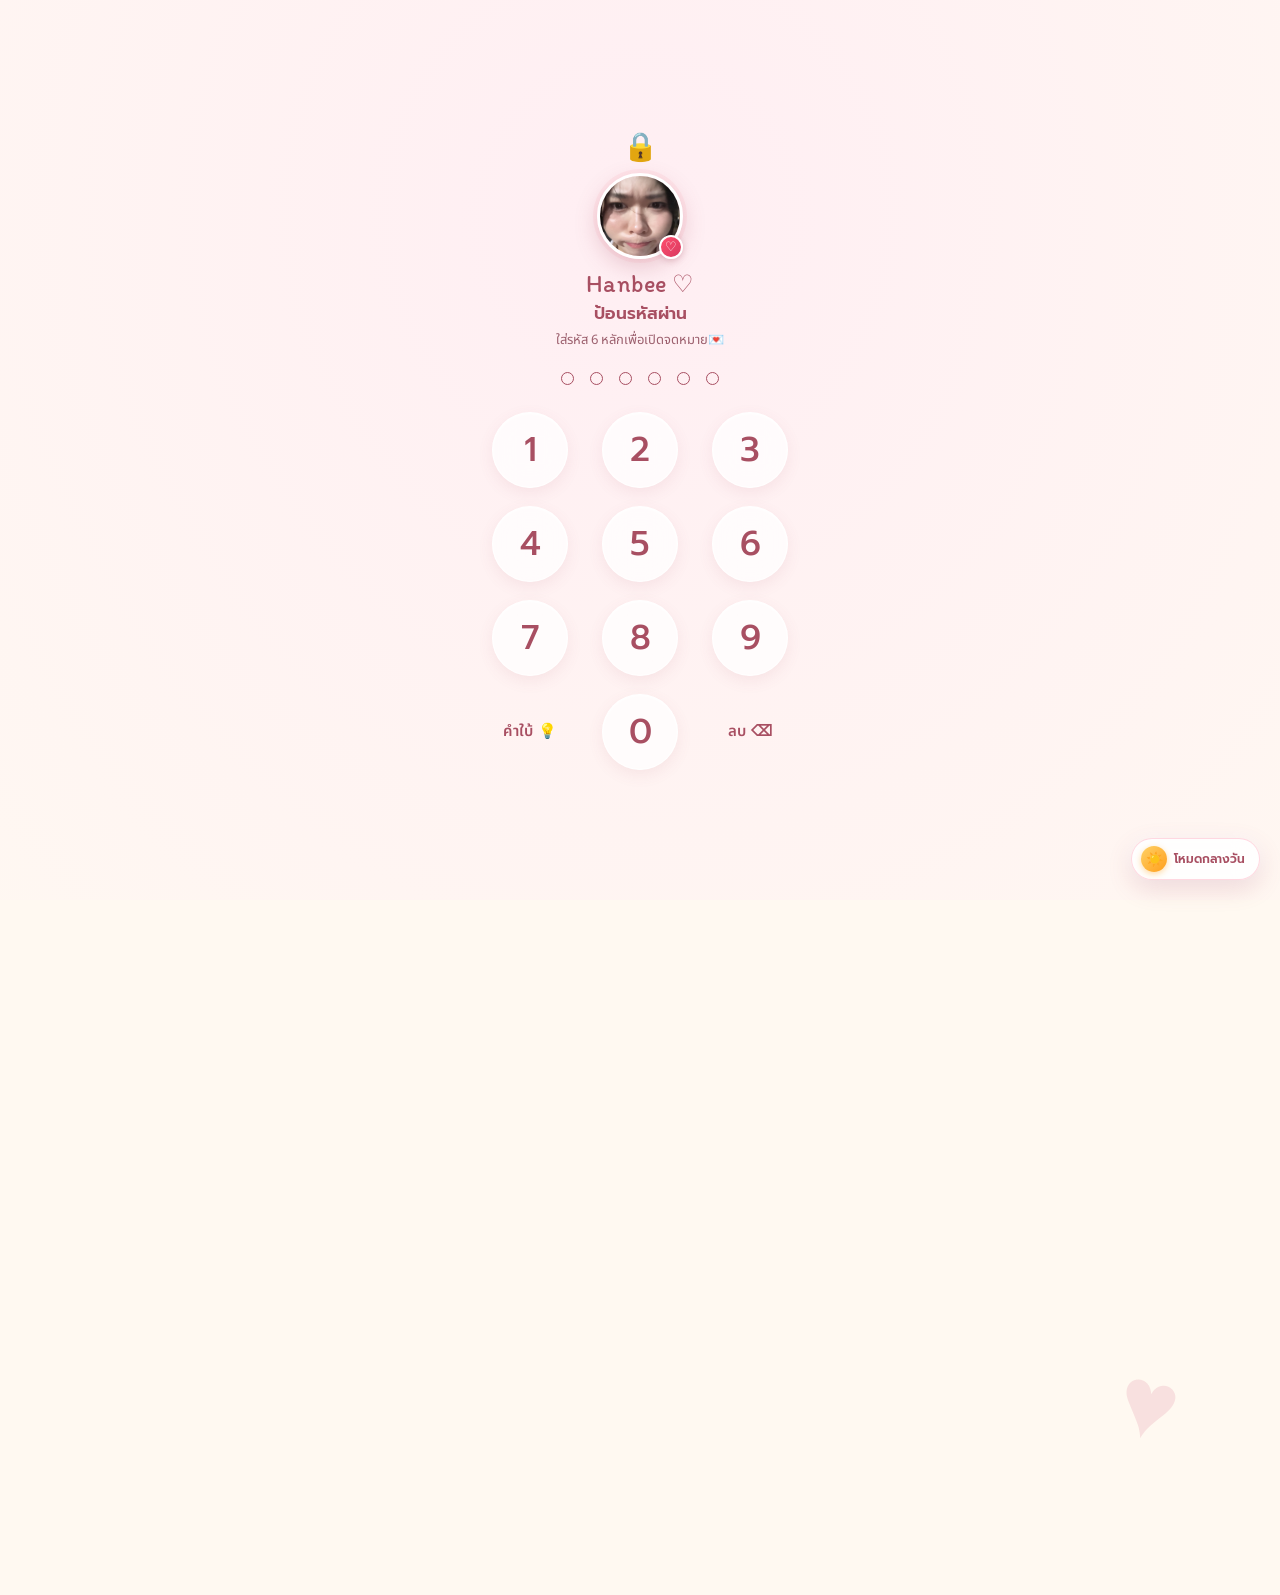
==== index.html @ 029f6db4 "First commit - Romantic Love Story for Hanbee" ====
<!doctype html>
<html lang="th">
<head>
  <meta charset="utf-8" />
  <meta name="viewport" content="width=device-width, initial-scale=1" />
  <title>A Letter For You 💌</title>
  <!-- Favicon ดอกไม้ทรงกลมไดคัทโปร่งใส (Transparent Circular Flower Favicon) -->
  <link rel="icon" type="image/png" href="public/flower.png" />
  <link rel="shortcut icon" type="image/png" href="public/flower.png" />
  <link rel="apple-touch-icon" href="public/flower.png" />
  <link rel="icon" type="image/png" sizes="32x32" href="flower.png" />
  <link rel="preconnect" href="https://fonts.googleapis.com" />
  <link rel="preconnect" href="https://fonts.gstatic.com" crossorigin />
  <link href="https://fonts.googleapis.com/css2?family=Itim&family=Noto+Sans+Thai:wght@400;500;600&family=Prompt:wght@400;600&display=swap" rel="stylesheet" />
  <script src="https://cdn.jsdelivr.net/npm/canvas-confetti@1.6.0/dist/confetti.browser.min.js"></script>
  <style>
    /* ==========================================================
       สไตล์เดิมของคุณ (ไม่แก้ ไม่ตัดอะไรออก)
       ========================================================== */
    :root { --cream:#fff9f1; --paper:#fffdf8; --rose:#e98b9b; --deep:#a84f62; --ink:#704551; }
    * { box-sizing:border-box; }
    body { margin:0; min-height:100vh; overflow-x:hidden; background:var(--cream); color:var(--ink); font-family:"Noto Sans Thai",sans-serif; user-select:none; -webkit-user-select:none; }
    .page { min-height:100vh; display:flex; flex-direction:column; align-items:center; padding:28px 20px; position:relative; isolation:isolate; z-index:1; }
    #heart-rain { position:fixed; inset:0; overflow:hidden; pointer-events:none; z-index:0; }
    #flower-layer { position:fixed; inset:0; overflow:hidden; pointer-events:none; z-index:5; }
    .rain-heart { position:absolute; top:-12vh; color:var(--rain-color); font-size:var(--rain-size); opacity:.55; animation:heart-rain var(--rain-duration) linear var(--rain-delay) infinite; will-change:transform; transform:translate3d(0,-10vh,0); backface-visibility:hidden; -webkit-backface-visibility:hidden; }
    @keyframes heart-rain { from { transform:translate3d(0,-10vh,0) rotate(0deg); } to { transform:translate3d(var(--rain-drift),115vh,0) rotate(260deg); } }
    
    /* กลีบและดอกซากุระร่วงหล่นในพื้นหลัง */
    .rain-sakura { position:absolute; top:-12vh; pointer-events:none; user-select:none; font-size:var(--sakura-size,16px); opacity:var(--sakura-opacity,.7); animation:sakura-rain var(--sakura-duration) linear var(--sakura-delay) infinite; filter:drop-shadow(0 2px 6px rgba(255,182,193,.45)); will-change:transform, opacity; transform:translate3d(0,-10vh,0); backface-visibility:hidden; -webkit-backface-visibility:hidden; }
    @keyframes sakura-rain { 0% { transform:translate3d(0,-10vh,0) rotate(0deg) rotateY(0deg); opacity:0; } 10% { opacity:var(--sakura-opacity,.7); } 85% { opacity:var(--sakura-opacity,.7); } 100% { transform:translate3d(var(--sakura-drift),115vh,0) rotate(var(--sakura-rot,360deg)) rotateY(540deg); opacity:0; } }
    .page::before,.page::after { content:"♥"; position:absolute; color:#f5d6d7; font-size:clamp(40px,8vw,100px); z-index:-1; opacity:.7; }
    .page::before { top:7%; left:8%; transform:rotate(-18deg); } .page::after { bottom:7%; right:8%; transform:rotate(14deg); }
    #letter-page { min-height:calc(100vh - 56px); display:grid; place-content:center; justify-items:center; transition:transform .4s ease; position:relative; width:100%; }
    .intro { text-align:center; margin-bottom:18px; font-family:Itim,cursive; font-size:clamp(20px,3vw,28px); color:var(--deep); }
    .envelope-wrap { 
      width:min(500px,86vw); 
      cursor:pointer; 
      filter:drop-shadow(0 19px 17px rgba(124,67,78,.18)); 
      transition:transform .3s cubic-bezier(0.2, 0.9, 0.3, 1.2), filter .3s ease; 
      opacity:0; 
      perspective:1000px; 
      will-change:transform, opacity; 
      transform:translate3d(0,0,0);
      position: relative;
    }

    /* ==========================================================
       Halo Glow สีชมพูทองเรืองรองจางๆ ด้านหลังซองจดหมาย (Pulsing Ambient Fairy Glow)
       ========================================================== */
    .envelope-wrap::before {
      content: "";
      position: absolute;
      inset: -18px -24px -22px -24px;
      border-radius: 40px;
      background: radial-gradient(ellipse at center, 
        rgba(255, 143, 171, 0.5) 0%, 
        rgba(255, 209, 102, 0.38) 42%, 
        rgba(255, 182, 193, 0.22) 68%, 
        rgba(255, 255, 255, 0) 82%);
      z-index: -1;
      pointer-events: none;
      filter: blur(18px);
      opacity: 0.85;
      animation: magicalHaloPulse 3.2s ease-in-out infinite alternate;
      will-change: transform, opacity;
      transform: translate3d(0, 0, 0);
    }

    @keyframes magicalHaloPulse {
      0% {
        transform: scale(0.94) translate3d(0, 0, 0);
        opacity: 0.6;
        filter: blur(16px);
      }
      50% {
        transform: scale(1.08) translate3d(0, -3px, 0);
        opacity: 0.95;
        filter: blur(24px);
      }
      100% {
        transform: scale(0.98) translate3d(0, 0, 0);
        opacity: 0.7;
        filter: blur(18px);
      }
    }

    /* เมื่อซองจดหมายเปิดออก ให้แสง Halo ค่อยๆ ขยายและจางลง */
    .envelope-wrap.open::before {
      animation: magicalHaloOpen 1.2s ease-out forwards;
    }

    @keyframes magicalHaloOpen {
      0% {
        opacity: 0.9;
        transform: scale(1);
      }
      100% {
        opacity: 0.35;
        transform: scale(1.25);
        filter: blur(30px);
      }
    }

    body.night-mode .envelope-wrap::before {
      background: radial-gradient(ellipse at center, 
        rgba(255, 117, 143, 0.58) 0%, 
        rgba(255, 214, 112, 0.42) 38%, 
        rgba(255, 154, 182, 0.25) 65%, 
        rgba(0, 0, 0, 0) 82%);
      filter: blur(22px);
    }

    .envelope-wrap.ready { opacity:1; animation:envelope-arrive 0.95s cubic-bezier(0.16, 1, 0.3, 1) both, envelope-sway 3.6s ease-in-out 0.95s infinite; }
    .envelope-wrap:hover { animation-play-state:paused; transform:translate3d(0,-8px,0) scale(1.025); filter:drop-shadow(0 24px 28px rgba(216, 58, 96, 0.3)) drop-shadow(0 0 16px rgba(255, 182, 193, 0.45)); }
    .envelope-wrap:not(.open):hover .flap { transform:rotateX(10deg); }
    .envelope-wrap:hover .seal { transform:translate(-50%, -50%) translateZ(55px) scale(1.15); z-index:30; box-shadow:0 6px 0 #a94658, 0 0 25px rgba(216, 58, 96, 0.75), 0 14px 28px rgba(112, 50, 62, 0.35); }
    .envelope-wrap.open { opacity:1; animation:none; }
    @keyframes envelope-arrive { from { opacity:0; transform:translate3d(0, 60px, 0) scale(0.8); } to { opacity:1; transform:translate3d(0,0,0) scale(1); } }
    @keyframes envelope-sway { 0% { transform:translateY(0) translateX(0) rotate(0deg); } 25% { transform:translateY(-4px) translateX(-8px) rotate(-1.2deg); } 50% { transform:translateY(0) translateX(0) rotate(0deg); } 75% { transform:translateY(-4px) translateX(8px) rotate(1.2deg); } 100% { transform:translateY(0) translateX(0) rotate(0deg); } }
    .envelope { width:100%; height:min(320px,50vw); min-height:205px; background:linear-gradient(145deg,#f7c4cb 0%,#eea2af 100%); position:relative; border-radius:12px; overflow:visible; transform-style:preserve-3d; box-shadow:inset 0 0 0 1.5px rgba(255,220,165,0.75), 0 14px 30px rgba(124,67,78,.18); }

    /* กระเป๋าด้านหน้าซองจดหมาย พร้อมเส้นขอบฟอยล์ทอง Rose Gold */
    .envelope::before { 
      content:""; 
      position:absolute; 
      inset:auto 0 0; 
      height:74%; 
      background:linear-gradient(135deg,transparent 49.3%,rgba(235,190,140,0.85) 50%,#eeaab4 51.5%) left,
                 linear-gradient(225deg,transparent 49.3%,rgba(235,190,140,0.85) 50%,#f7c9ce 51.5%) right; 
      background-size:50% 100%; 
      background-repeat:no-repeat; 
      z-index:2; 
      border-radius:0 0 12px 12px; 
      filter: drop-shadow(0 -1px 2px rgba(168, 79, 98, 0.12));
    }

    /* ฝาพับซองจดหมาย พร้อมเส้นขอบฟอยล์ทอง Rose Gold Trim */
    .flap { 
      position:absolute; 
      top:0; 
      left:0; 
      width:100%; 
      height:58%; 
      background:linear-gradient(175deg, #fce0e3 0%, #f8ccd0 85%, #f2b5bc 100%); 
      clip-path:polygon(0 0,100% 0,50% 100%); 
      transform-origin:top center; 
      transition:transform 0.85s cubic-bezier(0.16, 1, 0.3, 1), background 0.85s ease, filter 0.85s ease; 
      z-index:4; 
      transform-style: preserve-3d;
      backface-visibility:visible; 
      will-change: transform;
      filter: drop-shadow(0 3px 0 rgba(220, 165, 110, 0.8)) drop-shadow(0 6px 12px rgba(135, 79, 89, 0.22));
    }

    .seal { 
      position:absolute; 
      z-index:15; 
      top:46%; 
      left:50%; 
      transform:translate(-50%,-50%) translateZ(20px); 
      width:68px; 
      height:68px; 
      border-radius:50%; 
      display:grid; 
      place-items:center; 
      background:#c95569; 
      color:#fff7f0; 
      font-size:29px; 
      box-shadow:0 3px 0 #a94658,0 9px 16px rgba(112,50,62,.22); 
      transition:opacity 0.4s ease, transform 0.55s cubic-bezier(0.16, 1, 0.3, 1), box-shadow 0.4s ease; 
      will-change: transform, opacity;
    }
    .letter-peek { 
      position:absolute; 
      left:11%; 
      right:11%; 
      bottom:10%; 
      height:75%; 
      padding:25px 20px; 
      background:var(--paper); 
      border-radius:6px; 
      text-align:center; 
      transform:translate3d(0, 8%, 0) scale(0.98); 
      opacity:1; 
      transition:transform 0.95s cubic-bezier(0.175, 0.885, 0.32, 1.275), box-shadow 0.6s ease; 
      z-index:1; 
      box-shadow:0 0 0 1px #f1dfd1, 0 4px 10px rgba(112,50,62,0.06); 
      pointer-events:none; 
      will-change: transform;
    }
    .letter-peek h1 { margin:9px 0 2px; font-family:Itim,cursive; color:var(--deep); font-size:clamp(29px,5vw,47px); font-weight:400; } .letter-peek p { margin:0; font-size:15px; }

    /* เมื่อเปิดฝาซอง พร้อมเส้นขอบฟอยล์ทอง */
    .envelope-wrap.open .flap { 
      transform:rotateX(180deg); 
      z-index:0; 
      background: linear-gradient(175deg, #f8ccd0 0%, #f2b5bc 100%);
      filter: drop-shadow(0 -2px 0 rgba(220, 165, 110, 0.8)) drop-shadow(0 -4px 8px rgba(135, 79, 89, 0.15));
    }
    .envelope-wrap.open .seal { 
      opacity:0; 
      transform:translate(-50%,-50%) scale(0.2) rotate(-15deg); 
      pointer-events:none; 
    }
    .envelope-wrap.letter-ready .letter-peek { 
      transform:translate3d(0, -12%, 0) scale(1.02); 
      z-index:3; 
      pointer-events:auto; 
      cursor:pointer; 
      box-shadow:0 0 0 1.5px rgba(255, 214, 224, 0.9), 0 12px 28px rgba(112,50,62,0.18);
      animation:letter-invite 2.4s ease-in-out 1s infinite alternate; 
    }
    @keyframes letter-invite { 
      0% { transform:translate3d(0, -12%, 0) scale(1.02); }
      100% { transform:translate3d(0, -16%, 0) scale(1.04); }
    }
    .hint { margin:27px 0 0; color:#a8707d; font-size:14px; } .pulse { display:inline-block; animation:pulse 1.5s infinite; } @keyframes pulse { 50% { transform:scale(1.18); } }
    
    #story { 
      opacity:0; 
      transform:translate3d(0, 30px, 0) scale(0.96); 
      transition:opacity 0.85s cubic-bezier(0.16, 1, 0.3, 1), transform 0.85s cubic-bezier(0.16, 1, 0.3, 1); 
      width:min(700px,100%); 
      text-align:center; 
      pointer-events:none; 
      will-change: transform, opacity;
    } 
    #story.show { 
      opacity:1; 
      transform:translate3d(0, 0, 0) scale(1); 
      pointer-events:auto; 
      display: block;
    }
    #story.hide { display: none; }
    
    .flower { --flower-size:42px; position:absolute; z-index:1; width:var(--flower-size); height:var(--flower-size); pointer-events:none; transform:translate3d(-50%,-50%,0) rotate(var(--flower-rotation)) scale(.25); filter:drop-shadow(2px 4px 3px rgba(126,57,84,.24)); animation:flower-bloom 3s cubic-bezier(.16,.8,.3,1) forwards; will-change:transform, opacity; backface-visibility:hidden; -webkit-backface-visibility:hidden; }
    .flower-petal { position:absolute; left:50%; top:50%; width:31%; height:62%; border-radius:85% 85% 64% 64%; background:linear-gradient(135deg,rgba(255,255,255,.64),transparent 38%),var(--petal-color); transform-origin:50% 100%; transform:translate3d(-50%,-100%,0) rotate(var(--petal-angle)); box-shadow:inset 1px 1px 2px rgba(255,255,255,.68),inset -2px -2px 3px rgba(154,50,82,.14); animation:petal-bloom .62s cubic-bezier(.2,.95,.32,1.2) var(--petal-delay) both; will-change:transform, opacity; backface-visibility:hidden; -webkit-backface-visibility:hidden; }
    .flower-core { position:absolute; left:50%; top:50%; width:25%; aspect-ratio:1; border-radius:50%; background:radial-gradient(circle at 35% 30%,#fff5dc 0 13%,#f2b35e 16% 38%,#a93458 42% 100%); box-shadow:0 0 0 2px rgba(255,255,255,.48),0 1px 3px rgba(119,42,65,.32); transform:translate3d(-50%,-50%,0); animation:core-pop .35s ease-out .34s both; will-change:transform, opacity; backface-visibility:hidden; -webkit-backface-visibility:hidden; }
    @keyframes petal-bloom { from { opacity:0; transform:translate3d(-50%,-60%,0) rotate(var(--petal-angle)) scale(.12); } to { opacity:1; transform:translate3d(-50%,-100%,0) rotate(var(--petal-angle)) scale(1); } }
    @keyframes core-pop { from { opacity:0; transform:translate3d(-50%,-50%,0) scale(.15); } to { opacity:1; transform:translate3d(-50%,-50%,0) scale(1); } }
    @keyframes flower-bloom { 0% { opacity:0; transform:translate3d(-50%,-50%,0) rotate(var(--flower-rotation)) scale(.2); } 18% { opacity:1; transform:translate3d(-50%,-50%,0) rotate(var(--flower-rotation)) scale(1.06); } 72% { opacity:.94; } 100% { opacity:0; transform:translate3d(-50%,calc(-50% - 14px),0) rotate(calc(var(--flower-rotation) + 16deg)) scale(.88); } }
    .card { width:min(390px,100%); margin:0 auto 42px; background:rgba(255,253,248,.94); border:2px solid #f2e3d9; box-shadow:0 18px 38px rgba(135,79,89,.18); padding:24px 24px 28px; border-radius:16px; transform:rotate(2deg); transition: opacity 0.5s, transform 0.5s; will-change:transform, opacity; }
    .card::before { content:"💌"; display:grid; place-items:center; width:35px; height:28px; margin:0 auto 8px; border-radius:7px; background:#fff1f2; font-size:18px; }
    .eyebrow { color:#c75267; letter-spacing:0; font-size:14px; font-weight:600; } 
    h2 { font-family:Itim,cursive; color:var(--deep); font-size:clamp(25px,6vw,33px); font-weight:400; line-height:1.08; margin:3px 0 16px; } 
    .message { margin:0 0 12px; text-align:left; line-height:1.85; font-size:14px; }

    .heart-burst { position:fixed; z-index:20; left:var(--start-x); top:var(--start-y); pointer-events:none; color:var(--heart-color); font-size:var(--heart-size); animation:heart-burst .9s cubic-bezier(.18,.8,.28,1) forwards; will-change:transform, opacity; backface-visibility:hidden; -webkit-backface-visibility:hidden; }
    @keyframes heart-burst { from { transform:translate3d(-50%,-50%,0) scale(.4) rotate(0); opacity:1; } to { transform:translate3d(calc(-50% + var(--burst-x)),calc(-50% + var(--burst-y)),0) scale(1.25) rotate(var(--spin)); opacity:0; } }
    
    .btn-next-wrap { text-align: center; margin-top: 25px; }
    #btn-next { border:0; border-radius:999px; font:600 16px "Noto Sans Thai",sans-serif; padding:13px 32px; cursor:pointer; background:var(--deep); color:white; box-shadow:0 8px 18px rgba(168,79,98,.25); transition:translate .2s ease, box-shadow .2s ease, background-color .2s ease; }
    #btn-next:hover { translate:0 -2px; background-color:#b8284c; box-shadow:0 14px 28px rgba(216,58,96,.45); }
    #btn-next:active { translate:0 1px; box-shadow:0 5px 12px rgba(168,79,98,.2); }

    /* ==========================================================
       สไตล์กรอบรูปห้อยเชือกมุมซ้ายและขวาบน (Hanging Polaroid Frames)
       ========================================================== */
    .hanging-frame-wrap {
      position: absolute;
      top: -28px;
      z-index: 6;
      cursor: pointer;
      user-select: none;
      opacity: 0;
      transform: translate3d(0, -110%, 0);
      will-change: transform, opacity;
    }

    .hanging-frame-wrap.hanging-left {
      left: clamp(60px, 9vw, 145px);
    }

    .hanging-frame-wrap.hanging-right {
      right: clamp(60px, 9vw, 145px);
    }

    .hanging-frame-wrap.hanging-left.ready {
      animation: ropeDropIn 1.4s cubic-bezier(0.16, 1, 0.3, 1) forwards;
    }

    .hanging-frame-wrap.hanging-right.ready {
      animation: ropeDropIn 1.55s cubic-bezier(0.16, 1, 0.3, 1) 0.12s both;
    }

    /* กล่องแกว่งส่ายแบบลูกตุ้มต่อเนื่อง */
    .hanging-sway-box {
      display: flex;
      flex-direction: column;
      align-items: center;
      transform-origin: top center;
      animation: ropeGentleSway 3.2s ease-in-out infinite alternate;
    }

    .hanging-sway-box.sway-alt {
      animation: ropeGentleSwayAlt 3.5s ease-in-out 0.25s infinite alternate;
    }

    /* เส้นเชือก */
    .hanging-rope {
      width: 2px;
      height: clamp(38px, 6.5vh, 65px);
      background: repeating-linear-gradient(
        to bottom,
        #b88a74 0px,
        #b88a74 4px,
        #d6aba0 4px,
        #d6aba0 8px
      );
      box-shadow: 1px 1px 3px rgba(112, 69, 81, 0.2);
    }

    /* คลิปไม้หนีบ */
    .hanging-clip {
      width: 14px;
      height: 18px;
      background: linear-gradient(135deg, #e3a878, #c68552);
      border-radius: 3px;
      position: relative;
      margin-top: -5px;
      z-index: 2;
      box-shadow: 0 2px 5px rgba(0, 0, 0, 0.2);
    }
    .hanging-clip::after {
      content: "";
      position: absolute;
      top: 5px;
      left: 3px;
      right: 3px;
      height: 2px;
      background: #7a4622;
      border-radius: 1px;
    }

    /* กรอบรูปโพลารอยด์แนวตั้ง (รูปซ้าย photo4) */
    .polaroid-frame {
      width: clamp(100px, 13vw, 145px);
      background: #fffdfa;
      padding: clamp(6px, 1vw, 9px) clamp(6px, 1vw, 9px) clamp(12px, 1.8vw, 18px);
      border-radius: 6px;
      box-shadow: 0 14px 28px rgba(112, 50, 62, 0.16), 0 2px 6px rgba(0,0,0,0.06);
      margin-top: -5px;
      border: 1px solid #f3e6dd;
      transition: box-shadow 0.3s ease, transform 0.3s ease;
    }

    /* กรอบรูปโพลารอยด์แนวนอน (รูปขวา photo8) */
    .hanging-right .polaroid-frame {
      width: clamp(135px, 17vw, 190px);
      padding: clamp(6px, 1vw, 8px) clamp(6px, 1vw, 8px) clamp(10px, 1.5vw, 15px);
    }

    .hanging-frame-wrap:hover .polaroid-frame {
      box-shadow: 0 18px 36px rgba(112, 50, 62, 0.24);
    }

    /* รูปภาพด้านใน */
    .photo-inner {
      width: 100%;
      aspect-ratio: 3 / 4;
      overflow: hidden;
      border-radius: 4px;
      background: #f7ede2;
      box-shadow: inset 0 0 0 1px rgba(0, 0, 0, 0.05);
    }

    /* ปรับสัดส่วนรูปแนวนอนให้รับกับรูปภาพ 16:9/16:10 */
    .hanging-right .photo-inner {
      aspect-ratio: 16 / 10;
    }

    .photo-inner img {
      width: 100%;
      height: 100%;
      object-fit: cover;
      display: block;
      transition: transform 0.4s ease;
    }

    .hanging-frame-wrap:hover .photo-inner img {
      transform: scale(1.04);
    }

    /* แคปชั่นใต้รูป */
    .photo-caption {
      margin-top: 6px;
      text-align: center;
      font-family: 'Itim', cursive;
      font-size: clamp(12px, 1.3vw, 15px);
      color: var(--deep);
      letter-spacing: 0.5px;
    }

    /* แอนิเมชันเชือกค่อยๆ เลื่อนหย่อนลงมาจากขอบจอด้านบน */
    @keyframes ropeDropIn {
      0% {
        opacity: 0;
        transform: translate3d(0, -110%, 0);
      }
      100% {
        opacity: 1;
        transform: translate3d(0, 0, 0);
      }
    }

    /* แอนิเมชันส่ายไปมานุ่มนวลแบบลูกตุ้ม (ฝั่งซ้าย) */
    @keyframes ropeGentleSway {
      0% {
        transform: rotate(-3.5deg);
      }
      100% {
        transform: rotate(3.5deg);
      }
    }

    /* แอนิเมชันส่ายไปมานุ่มนวลแบบลูกตุ้ม (ฝั่งขวา) */
    @keyframes ropeGentleSwayAlt {
      0% {
        transform: rotate(3.5deg);
      }
      100% {
        transform: rotate(-3.5deg);
      }
    }

    /* Responsive ปรับตำแหน่งบนมือถือเพื่อไม่ให้ทับซ้อนกับเนื้อหาตรงกลาง */
    @media (max-width: 600px) {
      .hanging-frame-wrap.hanging-left {
        left: 22px;
        top: -22px;
      }
      .hanging-frame-wrap.hanging-right {
        right: 22px;
        top: -22px;
      }
      .hanging-left .polaroid-frame {
        width: 80px;
        padding: 4px 4px 8px;
      }
      .hanging-right .polaroid-frame {
        width: 108px;
        padding: 4px 4px 7px;
      }
      .hanging-rope {
        height: 30px;
      }
      .photo-caption {
        font-size: 10px;
        margin-top: 2px;
      }
    }

    /* ==========================================================
       สไตล์รูปภาพทรงหัวใจลอยขึ้นมาสลับซ้ายขวา (Floating Heart Photos)
       ========================================================== */
    .floating-photo-heart {
      position: fixed;
      bottom: -160px;
      z-index: 18;
      pointer-events: none;
      user-select: none;
      width: var(--photo-size, clamp(95px, 13vw, 140px));
      height: var(--photo-size, clamp(95px, 13vw, 140px));
      filter: drop-shadow(0 10px 22px rgba(216, 58, 96, 0.32)) drop-shadow(0 0 10px rgba(255, 255, 255, 0.85));
      transition: opacity 0.85s cubic-bezier(0.16, 1, 0.3, 1), transform 0.85s cubic-bezier(0.16, 1, 0.3, 1), filter 0.85s ease;
      will-change: transform, opacity;
      transform: translate3d(0, 0, 0);
      backface-visibility: hidden;
      -webkit-backface-visibility: hidden;
    }
    .floating-photo-heart.fading-out {
      opacity: 0 !important;
      transform: scale(0.75) translate3d(0, -35px, 0) !important;
      filter: blur(4px) drop-shadow(0 0 0 rgba(0,0,0,0)) !important;
    }

    .floating-photo-heart.side-left {
      left: clamp(75px, 11vw, 175px);
      animation: floatUpLeft 7.8s linear forwards;
    }
    .floating-photo-heart.side-left-outer {
      left: clamp(18px, 3.5vw, 65px);
      animation: floatUpLeft 7.8s linear forwards;
    }
    .floating-photo-heart.side-left-inner {
      left: clamp(125px, 16vw, 245px);
      animation: floatUpLeft 7.8s linear forwards;
    }

    .floating-photo-heart.side-right {
      right: clamp(75px, 11vw, 175px);
      animation: floatUpRight 7.8s linear forwards;
    }
    .floating-photo-heart.side-right-outer {
      right: clamp(18px, 3.5vw, 65px);
      animation: floatUpRight 7.8s linear forwards;
    }
    .floating-photo-heart.side-right-inner {
      right: clamp(125px, 16vw, 245px);
      animation: floatUpRight 7.8s linear forwards;
    }

    .heart-frame-outer {
      width: 100%;
      height: 100%;
      background: linear-gradient(135deg, #ffffff, #ffd6e0, #ffffff);
      clip-path: url(#photo-heart-clip);
      padding: clamp(5px, 0.8vw, 7px);
      display: flex;
      align-items: center;
      justify-content: center;
      box-sizing: border-box;
      position: relative;
    }

    .heart-frame-inner {
      width: 100%;
      height: 100%;
      clip-path: url(#photo-heart-clip);
      background: #ffe3ea;
      overflow: hidden;
      display: flex;
      align-items: center;
      justify-content: center;
    }

    /* สไตล์สำหรับรูปทรงกลม (Circle Shape) */
    .shape-circle .heart-frame-outer {
      background: linear-gradient(135deg, #ffffff, #ffd6e0, #fff0f5, #ffffff);
      clip-path: circle(50% at 50% 50%);
      border-radius: 50%;
      filter: drop-shadow(0 0 10px rgba(255, 182, 193, 0.6));
    }
    .shape-circle .heart-frame-inner {
      clip-path: circle(50% at 50% 50%);
      border-radius: 50%;
      background: #ffe3ea;
    }
    .shape-circle .heart-tip-glow {
      bottom: 4px;
      background: radial-gradient(circle, #fff 25%, #ff8fa3 60%, transparent 80%);
      filter: blur(1px) drop-shadow(0 0 8px #ff758f);
    }

    .heart-frame-inner img {
      width: 100%;
      height: 100%;
      object-fit: cover;
      display: block;
    }

    /* แสงประกายเรืองรองที่ปลายแหลมด้านล่างของหัวใจ */
    .heart-tip-glow {
      position: absolute;
      bottom: 4px;
      left: 50%;
      transform: translateX(-50%);
      width: 16px;
      height: 16px;
      background: radial-gradient(circle, #fff 25%, #ff8fa3 60%, transparent 80%);
      border-radius: 50%;
      filter: blur(1px) drop-shadow(0 0 6px #ff4d6d);
      animation: tipPulse 1.2s ease-in-out infinite alternate;
      pointer-events: none;
      z-index: 5;
    }

    @keyframes tipPulse {
      0% { transform: translateX(-50%) scale(0.75); opacity: 0.65; }
      100% { transform: translateX(-50%) scale(1.35); opacity: 1; }
    }

    /* ละอองดาวและประกายหัวใจตามหลังปลายหัวใจ */
    .heart-trail-particle {
      position: fixed;
      pointer-events: none;
      user-select: none;
      z-index: 17;
      font-size: var(--trail-size, 12px);
      color: var(--trail-color, #ff8fa3);
      left: var(--trail-x);
      top: var(--trail-y);
      transform: translate(-50%, -50%);
      animation: trailDrift var(--trail-dur, 1s) ease-out forwards;
      filter: drop-shadow(0 0 4px var(--trail-glow, rgba(255, 105, 135, 0.6)));
    }

    @keyframes trailDrift {
      0% {
        opacity: 0.95;
        transform: translate(-50%, -50%) scale(1) rotate(0deg);
      }
      100% {
        opacity: 0;
        transform: translate(calc(-50% + var(--drift-x, 0px)), calc(-50% + var(--drift-y, 35px))) scale(0.18) rotate(var(--trail-rot, 45deg));
      }
    }

    @keyframes floatUpLeft {
      0% {
        opacity: 0;
        transform: translate3d(0, 0, 0) rotate(-10deg) scale(0.72);
      }
      8% {
        opacity: 1;
      }
      22% {
        transform: translate3d(36px, -27vh, 0) rotate(6deg) scale(1);
      }
      45% {
        transform: translate3d(-24px, -56vh, 0) rotate(-8deg) scale(1.03);
      }
      70% {
        transform: translate3d(32px, -87vh, 0) rotate(6deg) scale(0.98);
      }
      90% {
        opacity: 1;
      }
      100% {
        opacity: 0;
        transform: translate3d(-12px, -125vh, 0) rotate(-6deg) scale(0.9);
      }
    }

    @keyframes floatUpRight {
      0% {
        opacity: 0;
        transform: translate3d(0, 0, 0) rotate(10deg) scale(0.72);
      }
      8% {
        opacity: 1;
      }
      22% {
        transform: translate3d(-36px, -27vh, 0) rotate(-6deg) scale(1);
      }
      45% {
        transform: translate3d(24px, -56vh, 0) rotate(8deg) scale(1.03);
      }
      70% {
        transform: translate3d(-32px, -87vh, 0) rotate(-6deg) scale(0.98);
      }
      90% {
        opacity: 1;
      }
      100% {
        opacity: 0;
        transform: translate3d(12px, -125vh, 0) rotate(6deg) scale(0.9);
      }
    }

    @media (max-width: 600px) {
      .floating-photo-heart {
        width: 82px;
        height: 82px;
      }
      .floating-photo-heart.side-left {
        left: 20px;
      }
      .floating-photo-heart.side-left-outer {
        left: 4px;
      }
      .floating-photo-heart.side-left-inner {
        left: 82px;
      }
      .floating-photo-heart.side-right {
        right: 20px;
      }
      .floating-photo-heart.side-right-outer {
        right: 4px;
      }
      .floating-photo-heart.side-right-inner {
        right: 82px;
      }
      .heart-frame-outer {
        padding: 4px;
      }
    }

    /* ==========================================================
       สไตล์ใหม่หน้าขอเป็นแฟน (พร้อมอนิเมชันเปิดตัวสุดโรแมนติก)
       ========================================================== */
    #proposal-section { display: none; width:min(450px,100%); margin:0 auto; text-align:center; opacity: 0; transform: translateY(35px) scale(0.92); transition: opacity 0.8s cubic-bezier(0.16, 1, 0.3, 1), transform 0.8s cubic-bezier(0.16, 1, 0.3, 1); }
    #proposal-section.show { display: block; opacity: 1; transform: translateY(0) scale(1); }
    
    #proposal-section.show #question-container {
      animation: proposalCardPop 0.95s cubic-bezier(0.16, 1, 0.3, 1) forwards;
    }

    @keyframes proposalCardPop {
      0% {
        opacity: 0;
        transform: translateY(50px) scale(0.82) rotate(-2.5deg);
        filter: blur(8px) drop-shadow(0 0 0 rgba(0,0,0,0));
      }
      55% {
        opacity: 1;
        transform: translateY(-8px) scale(1.03) rotate(0.8deg);
        filter: blur(0) drop-shadow(0 25px 50px rgba(216, 58, 96, 0.35));
      }
      78% {
        transform: translateY(3px) scale(0.99) rotate(-0.3deg);
      }
      100% {
        opacity: 1;
        transform: translateY(0) scale(1) rotate(0deg);
        filter: drop-shadow(0 20px 48px rgba(135,79,89,.22)) drop-shadow(0 0 25px rgba(255,214,224,.5));
      }
    }

    #proposal-section.show #question-container .prop-img-wrap img {
      animation: successImgBounce 0.85s cubic-bezier(0.175, 0.885, 0.32, 1.275) 0.15s both;
    }

    #proposal-section.show #question-container h1 {
      animation: successTitleSlide 0.75s cubic-bezier(0.16, 1, 0.3, 1) 0.28s both;
    }

    #proposal-section.show #question-container .prop-buttons-container {
      animation: proposalButtonsPop 0.8s cubic-bezier(0.16, 1, 0.3, 1) 0.42s both;
    }

    @keyframes proposalButtonsPop {
      0% {
        opacity: 0;
        transform: translateY(16px) scale(0.95);
      }
      100% {
        opacity: 1;
        transform: translateY(0) scale(1);
      }
    }

    .prop-card { width:100%; background:rgba(255,253,248,.96); border:2px solid #f2e3d9; box-shadow:0 20px 48px rgba(135,79,89,.2), 0 0 25px rgba(255,214,224,.5); padding:26px 12px; border-radius:20px; margin-bottom: 40px; display: flex; flex-direction: column; align-items: center; }
    .prop-card h1 { font-family:Itim,cursive; color: var(--deep); font-size:clamp(32px,7vw,42px); margin: 10px 0 25px; font-weight:400; line-height:1.15; }
    .prop-img-wrap img { width: 85%; max-width: 250px; border-radius: 18px; box-shadow: 0 12px 24px rgba(168, 79, 98, 0.2); margin-bottom: 12px; }
    
    /* กล่องครอบปุ่ม เพื่อจำกัดเขต */
    .prop-buttons-container {
        display: block;
        position: relative;
        width: 100%;
        min-height: 240px;
        overflow: hidden;
        border-radius: 12px;
    }

    .btn-choice {
        font-family: 'Prompt', 'Noto Sans Thai', sans-serif;
        font-size: 1.15rem;
        font-weight: 600;
        padding: 12px 24px;
        border: none;
        border-radius: 50px;
        cursor: pointer;
        white-space: nowrap;
        box-shadow: 0 8px 18px rgba(168, 79, 98, 0.25);
        transition: font-size 0.25s ease, top 0.3s ease, left 0.3s ease, transform 0.25s ease, translate 0.2s ease, box-shadow 0.2s ease, background-color 0.2s ease, border-color 0.2s ease, color 0.2s ease;
    }
    .btn-choice:hover {
        translate: 0 -2px;
        box-shadow: 0 12px 24px rgba(168, 79, 98, 0.35);
    }
    .btn-choice:active {
        translate: 0 1px;
        box-shadow: 0 5px 12px rgba(168, 79, 98, 0.2);
    }
    
    /* ตกแต่งกรอบรูปน้องหมี (ข้อ 3) */
    .bear-frame {
      position: relative;
      display: inline-block;
      margin-bottom: 8px;
    }

    .bear-badge-ribbon {
      position: absolute;
      top: -8px;
      right: 6px;
      z-index: 6;
      background: linear-gradient(135deg, #ff4d6d, #ff758f);
      color: #ffffff;
      font-family: 'Prompt', 'Noto Sans Thai', sans-serif;
      font-size: 11px;
      font-weight: 600;
      padding: 3px 10px;
      border-radius: 50px;
      box-shadow: 0 4px 12px rgba(216, 58, 96, 0.35);
      border: 1.5px solid rgba(255, 255, 255, 0.85);
      animation: gentleBadgeSway 3s ease-in-out infinite alternate;
      letter-spacing: 0.3px;
      pointer-events: none;
    }

    @keyframes gentleBadgeSway {
      0% { transform: rotate(-3deg) translateY(0); }
      100% { transform: rotate(3deg) translateY(-2px); }
    }

    .bear-heart-badge {
      position: absolute;
      bottom: 8px;
      left: 10px;
      z-index: 6;
      font-size: 22px;
      filter: drop-shadow(0 2px 6px rgba(0,0,0,0.18));
      animation: pulseHeart 1.4s ease-in-out infinite;
      pointer-events: none;
    }

    .bear-deco-sparkle {
      position: absolute;
      z-index: 5;
      pointer-events: none;
      font-size: 16px;
      animation: floatSparkle 2.5s ease-in-out infinite alternate;
    }
    .bear-deco-sparkle.deco-tl { top: -4px; left: 8px; animation-delay: 0s; font-size: 15px; }
    .bear-deco-sparkle.deco-tr { top: 18px; right: -8px; animation-delay: 0.7s; font-size: 14px; }
    .bear-deco-sparkle.deco-br { bottom: 12px; right: 8px; animation-delay: 1.3s; font-size: 16px; }

    @keyframes floatSparkle {
      0% { transform: translateY(0) rotate(0deg) scale(0.9); opacity: 0.75; }
      100% { transform: translateY(-6px) rotate(15deg) scale(1.15); opacity: 1; }
    }

    /* แสงวิบวับรอบปุ่ม Yes (ข้อ 4) */
    #yes-btn { 
        background: linear-gradient(135deg, #d83a60 0%, #b8284c 100%); 
        color: white; 
        z-index: 20; 
        position: absolute;
        left: 50%;
        top: 50%;
        transform: translate(calc(-100% - 10px), -50%);
        box-shadow: 0 8px 24px rgba(216, 58, 96, 0.4), 0 0 18px rgba(255, 117, 143, 0.6), inset 0 0 8px rgba(255, 255, 255, 0.4);
        animation: yesBtnPulse 2.2s ease-in-out infinite;
        overflow: hidden;
    }
    #yes-btn::before {
        content: '';
        position: absolute;
        top: -50%;
        left: -60%;
        width: 40%;
        height: 200%;
        background: linear-gradient(to right, rgba(255,255,255,0) 0%, rgba(255,255,255,0.45) 50%, rgba(255,255,255,0) 100%);
        transform: rotate(25deg);
        animation: shimmerSweep 3.2s infinite;
        pointer-events: none;
    }

    @keyframes shimmerSweep {
        0%, 20% { left: -70%; }
        60%, 100% { left: 140%; }
    }

    @keyframes yesBtnPulse {
        0%, 100% {
          box-shadow: 0 8px 22px rgba(216, 58, 96, 0.4), 0 0 16px rgba(255, 117, 143, 0.5), inset 0 0 6px rgba(255, 255, 255, 0.4);
        }
        50% {
          box-shadow: 0 12px 32px rgba(216, 58, 96, 0.68), 0 0 28px rgba(255, 117, 143, 0.85), inset 0 0 10px rgba(255, 255, 255, 0.7);
        }
    }

    #yes-btn:hover {
        background: linear-gradient(135deg, #b8284c 0%, #9e1a3b 100%);
        box-shadow: 0 14px 34px rgba(216, 58, 96, 0.6), 0 0 25px rgba(255, 117, 143, 0.8);
    }
    
    #no-btn { 
        background-color: white; 
        color: var(--deep); 
        border: 2px solid var(--deep); 
        z-index: 15; 
        position: absolute;
        left: calc(50% + 10px);
        top: 50%;
        transform: translateY(-50%);
    }
    #no-btn:hover {
        background-color: #fff2f5;
        border-color: #b8284c;
        color: #b8284c;
        box-shadow: 0 10px 22px rgba(168, 79, 98, 0.3);
    }

    /* ป๊อปอัปคำแซวน่ารักๆ ตอนจะกด No แสดงออกด้านข้าง (ข้อ 5) */
    .no-taunt-toast {
      position: absolute;
      top: 10px;
      right: 12px;
      z-index: 30;
      background: linear-gradient(135deg, rgba(255, 255, 255, 0.98), rgba(255, 240, 246, 0.96));
      border: 1.5px solid #ffccd5;
      color: var(--deep);
      font-family: 'Prompt', 'Noto Sans Thai', sans-serif;
      font-size: 12px;
      font-weight: 600;
      padding: 6px 14px;
      border-radius: 50px;
      box-shadow: 0 6px 20px rgba(216, 58, 96, 0.22), 0 0 10px rgba(255, 255, 255, 0.9);
      pointer-events: none;
      user-select: none;
      white-space: nowrap;
      animation: sideTauntSlide 2.1s cubic-bezier(0.16, 1, 0.3, 1) forwards;
    }
    @keyframes sideTauntSlide {
      0% {
        opacity: 0;
        transform: translateX(35px) scale(0.85);
      }
      18% {
        opacity: 1;
        transform: translateX(0) scale(1.04);
      }
      28% {
        transform: translateX(0) scale(1);
      }
      82% {
        opacity: 1;
        transform: translateX(0) scale(1);
      }
      100% {
        opacity: 0;
        transform: translateX(25px) scale(0.9);
      }
    }

    body.night-mode .no-taunt-toast {
      background: linear-gradient(135deg, rgba(36, 28, 48, 0.98), rgba(26, 20, 36, 0.96));
      border-color: rgba(255, 182, 193, 0.4);
      color: #ffccd5;
      box-shadow: 0 6px 20px rgba(0, 0, 0, 0.55);
    }
    
    /* ==========================================================
       สไตล์แอนิเมชันดอกไม้ระเบิดเต็มจอ Canvas (Procedural Flower Bloom)
       ========================================================== */
    #flower-bloom-canvas {
      position: fixed;
      inset: 0;
      width: 100vw;
      height: 100vh;
      z-index: 35;
      display: none;
      pointer-events: none;
      opacity: 0;
      transition: opacity 0.5s ease;
    }

    #flower-bloom-canvas.show {
      display: block;
      opacity: 1;
    }

    /* ==========================================================
       อนิเมชันเปิดตัวการ์ดบอกรักสำเร็จ (Celebratory Romantic Pop-in)
       ========================================================== */
    #success-message { 
      display: none; 
      flex-direction: column; 
      align-items: center; 
      position: relative;
      z-index: 55;
      opacity: 0;
      transform: translateY(45px) scale(0.85);
    }
    #success-message.show {
      display: flex;
      animation: successCardPop 0.95s cubic-bezier(0.16, 1, 0.3, 1) forwards;
    }
    #success-message p { font-family: Itim, cursive; font-size: 1.5rem; color: var(--deep); margin-top: 6px; margin-bottom: 8px; font-weight: 400;}

    @keyframes successCardPop {
      0% {
        opacity: 0;
        transform: translateY(50px) scale(0.82) rotate(-2.5deg);
        filter: blur(8px) drop-shadow(0 0 0 rgba(0,0,0,0));
      }
      55% {
        opacity: 1;
        transform: translateY(-8px) scale(1.03) rotate(0.8deg);
        filter: blur(0) drop-shadow(0 25px 50px rgba(216, 58, 96, 0.35));
      }
      78% {
        transform: translateY(3px) scale(0.99) rotate(-0.3deg);
      }
      100% {
        opacity: 1;
        transform: translateY(0) scale(1) rotate(0deg);
        filter: drop-shadow(0 20px 48px rgba(135,79,89,.22)) drop-shadow(0 0 25px rgba(255,214,224,.5));
      }
    }

    /* แอนิเมชันเรียงชั้นขององค์ประกอบด้านในการ์ด (Staggered Animation) */
    #success-message.show .prop-img-wrap img {
      animation: successImgBounce 0.85s cubic-bezier(0.175, 0.885, 0.32, 1.275) 0.15s both;
    }

    @keyframes successImgBounce {
      0% {
        opacity: 0;
        transform: scale(0.6) rotate(-6deg);
      }
      60% {
        transform: scale(1.08) rotate(2deg);
      }
      100% {
        opacity: 1;
        transform: scale(1) rotate(0deg);
      }
    }

    #success-message.show h1 {
      animation: successTitleSlide 0.75s cubic-bezier(0.16, 1, 0.3, 1) 0.28s both;
    }

    @keyframes successTitleSlide {
      0% {
        opacity: 0;
        transform: translateY(18px) scale(0.9);
      }
      100% {
        opacity: 1;
        transform: translateY(0) scale(1);
      }
    }

    #success-message.show p {
      animation: successTextFade 0.65s ease-out 0.42s both;
    }

    @keyframes successTextFade {
      0% {
        opacity: 0;
        transform: translateY(12px);
      }
      100% {
        opacity: 1;
        transform: translateY(0);
      }
    }

    #success-message.show .love-counter-card {
      animation: successCounterFloat 0.9s cubic-bezier(0.16, 1, 0.3, 1) 0.52s both;
    }

    @keyframes successCounterFloat {
      0% {
        opacity: 0;
        transform: translateY(28px) scale(0.92);
        box-shadow: 0 0 0 rgba(0,0,0,0);
      }
      100% {
        opacity: 1;
        transform: translateY(0) scale(1);
        box-shadow: 0 10px 25px rgba(216, 58, 96, 0.12), inset 0 0 15px rgba(255, 255, 255, 0.85);
      }
    }

    /* ==========================================================
       สไตล์กล่องเคาน์เตอร์นับเวลาความรัก (Real-time Love Counter)
       ========================================================== */
    .love-counter-card {
      width: min(380px, 94%);
      margin: 14px auto 6px;
      padding: 16px 14px 16px;
      background: linear-gradient(145deg, rgba(255, 255, 255, 0.95), rgba(255, 240, 246, 0.92));
      border: 2px solid #ffccd5;
      border-radius: 20px;
      box-shadow: 0 10px 25px rgba(216, 58, 96, 0.12), inset 0 0 15px rgba(255, 255, 255, 0.85);
      position: relative;
      z-index: 56;
    }

    .counter-header {
      display: flex;
      align-items: center;
      justify-content: center;
      gap: 6px;
      margin-bottom: 12px;
    }

    .counter-icon {
      font-size: 18px;
      animation: pulseHeart 1.5s ease-in-out infinite;
    }

    .counter-title {
      font-family: 'Prompt', 'Noto Sans Thai', sans-serif;
      font-size: 15.5px;
      font-weight: 600;
      color: var(--deep);
      letter-spacing: 0.2px;
    }

    .counter-grid {
      display: grid;
      grid-template-columns: repeat(4, 1fr);
      gap: 7px;
      margin-bottom: 0;
    }

    .counter-box {
      background: #ffffff;
      border: 1.5px solid #ffe0e6;
      border-radius: 12px;
      padding: 9px 4px 7px;
      display: flex;
      flex-direction: column;
      align-items: center;
      box-shadow: 0 4px 10px rgba(168, 79, 98, 0.08);
      transition: transform 0.2s ease;
    }

    .counter-box.seconds .counter-num {
      color: #ff3366;
    }

    .counter-num {
      font-family: 'Prompt', sans-serif;
      font-size: clamp(18px, 4.8vw, 24px);
      font-weight: 700;
      color: var(--deep);
      line-height: 1.1;
    }

    .counter-label {
      font-size: 11px;
      font-weight: 500;
      color: #9d5069;
      margin-top: 3px;
    }

    @keyframes pulseHeart {
      0%, 100% { transform: scale(1); }
      50% { transform: scale(1.18); }
    }

    /* ==========================================================
       ช่อดอกไม้สีขาวชมพูช่อใหญ่ด้านซ้าย (Grand Pink & White Bouquet)
       ========================================================== */
    .flower-bouquet-wrap {
      position: fixed;
      left: max(18px, calc(50% - 410px));
      bottom: clamp(14px, 3.8vh, 45px);
      width: clamp(170px, 20vw, 275px);
      aspect-ratio: 340 / 440;
      z-index: 42;
      cursor: pointer;
      user-select: none;
      -webkit-user-select: none;
      opacity: 0;
      transform: translateY(160px) rotate(-18deg) scale(0.65);
      transition: opacity 1s cubic-bezier(0.16, 1, 0.3, 1), transform 1s cubic-bezier(0.16, 1, 0.3, 1), filter 0.3s ease;
      pointer-events: none;
      filter: drop-shadow(0 18px 32px rgba(124, 67, 78, 0.28)) drop-shadow(0 0 20px rgba(255, 182, 193, 0.45));
    }

    .flower-bouquet-wrap.show {
      opacity: 1;
      transform: translateY(0) rotate(-6deg) scale(1);
      pointer-events: auto;
      animation: bouquetFloat 4.2s ease-in-out 1s infinite alternate;
    }

    @keyframes bouquetFloat {
      0% { transform: translateY(0) rotate(-6deg) scale(1); }
      100% { transform: translateY(-12px) rotate(-3deg) scale(1.03); }
    }

    .flower-bouquet-wrap:hover {
      transform: translateY(-8px) rotate(-4deg) scale(1.06);
      filter: drop-shadow(0 24px 38px rgba(216, 58, 96, 0.42)) drop-shadow(0 0 28px rgba(255, 105, 180, 0.6));
    }

    .flower-bouquet-wrap:active {
      transform: scale(0.96) rotate(-6deg);
    }

    .bouquet-badge {
      position: absolute;
      bottom: 18px;
      left: 50%;
      transform: translateX(-50%);
      background: rgba(255, 255, 255, 0.95);
      border: 1.5px solid #ffb3c1;
      border-radius: 50px;
      padding: 4px 12px;
      font-family: 'Prompt', 'Noto Sans Thai', sans-serif;
      font-size: 11.5px;
      font-weight: 600;
      color: var(--deep);
      white-space: nowrap;
      box-shadow: 0 4px 12px rgba(168, 79, 98, 0.25);
      pointer-events: none;
      animation: pulseHeart 2s ease-in-out infinite;
    }

    body.night-mode .flower-bouquet-wrap {
      filter: drop-shadow(0 20px 35px rgba(0, 0, 0, 0.65)) drop-shadow(0 0 25px rgba(255, 105, 180, 0.4));
    }

    body.night-mode .bouquet-badge {
      background: rgba(35, 27, 45, 0.95);
      border-color: rgba(255, 182, 193, 0.4);
      color: #ffccd5;
    }

    @media (max-width: 800px) {
      .flower-bouquet-wrap {
        left: clamp(10px, 3vw, 24px);
        bottom: 10px;
        width: clamp(125px, 28vw, 170px);
      }
      .bouquet-badge {
        font-size: 10px;
        padding: 3px 8px;
        bottom: 10px;
      }
    }

    /* ==========================================================
       สไตล์หน้าแรกสุด: หน้าใส่รหัสผ่าน iPhone Passcode Lockscreen (GPU 60fps Optimized)
       ========================================================== */
    .ios-lockscreen {
      position: fixed;
      inset: 0;
      z-index: 100;
      display: flex;
      flex-direction: column;
      align-items: center;
      justify-content: center;
      padding: 20px;
      background: radial-gradient(circle at 50% 25%, rgba(255, 238, 243, 0.98), rgba(255, 248, 242, 0.96)),
                  linear-gradient(165deg, #ffeef2 0%, #fff6f2 45%, #ffdce5 100%);
      transition: transform 0.72s cubic-bezier(0.16, 1, 0.3, 1), opacity 0.65s ease;
      will-change: transform, opacity;
      transform: translate3d(0, 0, 0);
      backface-visibility: hidden;
      -webkit-backface-visibility: hidden;
      overflow-y: auto;
      overflow-x: hidden;
      box-sizing: border-box;
      user-select: none;
      -webkit-user-select: none;
    }

    .ios-lockscreen.unlocked {
      transform: translate3d(0, -100%, 0);
      opacity: 0;
      pointer-events: none;
      visibility: hidden;
    }

    /* กล่องเนื้อหา Passcode */
    .ios-passcode-container {
      display: flex;
      flex-direction: column;
      align-items: center;
      justify-content: center;
      width: 100%;
      max-width: 380px;
      margin: auto 0;
      position: relative;
      z-index: 2;
    }

    .ios-lock-icon {
      font-size: 28px;
      margin-bottom: 8px;
      height: 34px;
      display: flex;
      align-items: center;
      justify-content: center;
    }

    .lock-emoji {
      display: inline-block;
      transition: transform 0.4s cubic-bezier(0.175, 0.885, 0.32, 1.275);
    }

    .lock-emoji.unlock-anim {
      transform: scale(1.3) rotate(-15deg);
      animation: lockBounce 0.5s ease;
    }

    @keyframes lockBounce {
      0%, 100% { transform: scale(1.3) rotate(-15deg); }
      50% { transform: scale(1.5) rotate(10deg); }
    }

    /* กรอบโปรไฟล์ */
    .ios-avatar-wrap {
      position: relative;
      width: clamp(75px, 18vw, 86px);
      height: clamp(75px, 18vw, 86px);
      margin-bottom: 10px;
    }

    .ios-avatar-glow {
      position: absolute;
      inset: -4px;
      border-radius: 50%;
      background: radial-gradient(circle, rgba(255, 117, 143, 0.6) 0%, rgba(255, 182, 193, 0.2) 65%, transparent 100%);
      animation: avatarGlow 2.5s ease-in-out infinite alternate;
      z-index: 0;
    }

    @keyframes avatarGlow {
      0% { transform: scale(0.95); opacity: 0.6; }
      100% { transform: scale(1.1); opacity: 0.95; }
    }

    .ios-avatar-img {
      width: 100%;
      height: 100%;
      border-radius: 50%;
      object-fit: cover;
      position: relative;
      z-index: 1;
      border: 3px solid #ffffff;
      box-shadow: 0 8px 22px rgba(168, 79, 98, 0.25);
    }

    .ios-avatar-badge {
      position: absolute;
      bottom: 0;
      right: 0;
      z-index: 2;
      width: 24px;
      height: 24px;
      background: linear-gradient(135deg, #ff4d6d, #d83a60);
      color: white;
      border-radius: 50%;
      display: grid;
      place-items: center;
      font-size: 13px;
      border: 2px solid #ffffff;
      box-shadow: 0 2px 6px rgba(168, 79, 98, 0.3);
    }

    .ios-user-name {
      font-family: "Itim", cursive;
      font-size: clamp(20px, 4.5vw, 24px);
      color: var(--deep);
      margin-bottom: 2px;
      letter-spacing: 0.5px;
    }

    .ios-passcode-title {
      font-family: "Prompt", "Noto Sans Thai", sans-serif;
      font-size: clamp(15px, 3.5vw, 17px);
      font-weight: 600;
      color: var(--deep);
      margin-bottom: 4px;
    }

    .ios-passcode-subtitle {
      font-size: clamp(12px, 2.8vw, 13px);
      color: #9c606e;
      margin-bottom: 18px;
      text-align: center;
      transition: color 0.3s ease;
    }

    /* จุด Passcode 6 จุด */
    .ios-dots-container {
      display: flex;
      align-items: center;
      justify-content: center;
      gap: 16px;
      margin-bottom: 22px;
      height: 22px;
      transition: transform 0.1s ease;
    }

    .ios-dots-container.shake {
      animation: passcodeShake 0.5s cubic-bezier(0.36, 0.07, 0.19, 0.97) both;
    }

    @keyframes passcodeShake {
      0%, 100% { transform: translateX(0); }
      15%, 45%, 75% { transform: translateX(-14px); }
      30%, 60%, 90% { transform: translateX(14px); }
    }

    .ios-dot {
      width: 13px;
      height: 13px;
      border-radius: 50%;
      border: 1.5px solid var(--deep);
      background: transparent;
      box-sizing: border-box;
      transition: all 0.22s cubic-bezier(0.175, 0.885, 0.32, 1.275);
    }

    .ios-dot.filled {
      background: var(--deep);
      border-color: var(--deep);
      transform: scale(1.22);
      box-shadow: 0 0 10px rgba(168, 79, 98, 0.55);
    }

    .ios-dot.error {
      background: #e63946 !important;
      border-color: #e63946 !important;
      box-shadow: 0 0 12px rgba(230, 57, 70, 0.7) !important;
    }

    /* แป้นพิมพ์ปุ่มตัวเลข iOS Keypad */
    .ios-keypad {
      display: grid;
      grid-template-columns: repeat(3, 1fr);
      gap: clamp(12px, 3.2vw, 18px) clamp(18px, 5vw, 30px);
      width: 100%;
      max-width: 300px;
      justify-items: center;
      align-items: center;
    }

    .key-btn {
      width: clamp(65px, 16vw, 76px);
      height: clamp(65px, 16vw, 76px);
      border-radius: 50%;
      border: 1px solid rgba(255, 255, 255, 0.92);
      background: rgba(255, 255, 255, 0.72);
      box-shadow: 0 5px 16px rgba(168, 79, 98, 0.09), inset 0 1px 2px rgba(255, 255, 255, 0.95);
      backdrop-filter: blur(14px);
      -webkit-backdrop-filter: blur(14px);
      display: flex;
      align-items: center;
      justify-content: center;
      cursor: pointer;
      padding: 0;
      transition: transform 0.15s ease, background 0.15s ease, box-shadow 0.15s ease;
      -webkit-tap-highlight-color: transparent;
      user-select: none;
      outline: none;
    }

    .key-btn:hover {
      background: rgba(255, 255, 255, 0.92);
      box-shadow: 0 7px 20px rgba(168, 79, 98, 0.16);
    }

    .key-btn:active,
    .key-btn.key-pressed {
      transform: scale(0.91);
      background: rgba(233, 139, 155, 0.42);
      box-shadow: inset 0 2px 6px rgba(112, 50, 62, 0.2);
    }

    .key-num {
      font-family: "Prompt", sans-serif;
      font-size: clamp(28px, 7vw, 34px);
      font-weight: 500;
      line-height: 1;
      color: var(--deep);
      display: flex;
      align-items: center;
      justify-content: center;
      margin: 0;
      padding: 0;
    }

    .key-action {
      background: transparent;
      border-color: transparent;
      box-shadow: none;
      backdrop-filter: none;
      -webkit-backdrop-filter: none;
    }

    .key-action:hover {
      background: rgba(255, 255, 255, 0.4);
      box-shadow: none;
    }

    .key-action:active,
    .key-action.key-pressed {
      transform: scale(0.93);
      background: rgba(233, 139, 155, 0.2);
    }

    .key-action-text {
      font-family: "Noto Sans Thai", "Prompt", sans-serif;
      font-size: clamp(13px, 3.2vw, 15px);
      font-weight: 600;
      color: var(--deep);
      letter-spacing: 0.2px;
    }

    /* Modal คำใบ้ */
    .hint-popup-overlay {
      position: fixed;
      inset: 0;
      z-index: 120;
      background: rgba(80, 36, 47, 0.4);
      backdrop-filter: blur(6px);
      -webkit-backdrop-filter: blur(6px);
      display: flex;
      align-items: center;
      justify-content: center;
      padding: 20px;
      opacity: 0;
      visibility: hidden;
      transition: opacity 0.25s ease, visibility 0.25s ease;
    }

    .hint-popup-overlay.show {
      opacity: 1;
      visibility: visible;
    }

    .hint-popup-box {
      width: min(340px, 92vw);
      background: var(--paper);
      border: 2px solid #f2d8dd;
      border-radius: 22px;
      padding: 24px 20px;
      text-align: center;
      box-shadow: 0 18px 45px rgba(112, 50, 62, 0.25);
      transform: translateY(18px) scale(0.94);
      transition: transform 0.25s cubic-bezier(0.16, 1, 0.3, 1);
    }

    .hint-popup-overlay.show .hint-popup-box {
      transform: translateY(0) scale(1);
    }

    .hint-popup-icon {
      font-size: 38px;
      margin-bottom: 6px;
    }

    .hint-popup-box h3 {
      font-family: "Itim", cursive;
      font-size: 24px;
      color: var(--deep);
      margin: 0 0 10px;
      font-weight: 400;
    }

    .hint-popup-box p {
      font-size: 14.5px;
      color: var(--ink);
      line-height: 1.6;
      margin: 0 0 20px;
    }

    .hint-popup-close {
      border: 0;
      border-radius: 999px;
      font: 600 15px "Noto Sans Thai", sans-serif;
      padding: 10px 28px;
      cursor: pointer;
      background: var(--deep);
      color: white;
      box-shadow: 0 6px 16px rgba(168, 79, 98, 0.28);
      transition: transform 0.2s ease, background-color 0.2s ease;
    }

    .hint-popup-close:hover {
      transform: translateY(-2px);
      background: #b8284c;
    }

    /* ==========================================================
       สไตล์เครื่องเล่นเพลงมินิมอล (Floating Romantic Vinyl BGM Player)
       ========================================================== */
    .music-widget {
      position: fixed;
      top: 18px;
      right: 18px;
      z-index: 50;
      display: flex;
      align-items: center;
      gap: 9px;
      padding: 6px 14px 6px 7px;
      background: rgba(255, 255, 255, 0.88);
      border: 1.5px solid rgba(255, 214, 224, 0.95);
      border-radius: 50px;
      box-shadow: 0 8px 24px rgba(168, 79, 98, 0.18), 0 0 12px rgba(255, 255, 255, 0.9);
      backdrop-filter: blur(12px);
      -webkit-backdrop-filter: blur(12px);
      cursor: pointer;
      user-select: none;
      -webkit-user-select: none;
      transition: transform 0.3s cubic-bezier(0.175, 0.885, 0.32, 1.275), box-shadow 0.3s ease, background 0.3s ease, opacity 0.6s ease;
      opacity: 0;
      transform: translateY(-20px) scale(0.9);
      pointer-events: none;
    }

    .music-widget.ready {
      opacity: 1;
      transform: translateY(0) scale(1);
      pointer-events: auto;
    }

    .music-widget:hover {
      transform: translateY(-2px) scale(1.04);
      background: rgba(255, 255, 255, 0.98);
      box-shadow: 0 12px 28px rgba(216, 58, 96, 0.28), 0 0 18px rgba(255, 182, 193, 0.6);
    }

    .music-widget:active {
      transform: scale(0.96);
    }

    /* แผ่นเสียงไวนิลหมุน */
    .vinyl-disc {
      width: 34px;
      height: 34px;
      border-radius: 50%;
      background: radial-gradient(circle, #2a2a2a 28%, #111111 65%, #383838 100%);
      display: grid;
      place-items: center;
      position: relative;
      box-shadow: 0 3px 8px rgba(0, 0, 0, 0.25);
      border: 1.5px solid #fff;
      transition: transform 0.3s ease;
      flex-shrink: 0;
    }

    .vinyl-disc.spinning {
      animation: spinVinyl 3.6s linear infinite;
    }

    @keyframes spinVinyl {
      from { transform: rotate(0deg); }
      to { transform: rotate(360deg); }
    }

    /* รูปใจกลางแผ่นเสียง */
    .vinyl-core {
      width: 15px;
      height: 15px;
      border-radius: 50%;
      object-fit: cover;
      border: 1px solid #fff;
    }

    /* ข้อมูลเพลง & คลื่นเสียง */
    .music-info {
      display: flex;
      flex-direction: column;
      justify-content: center;
      text-align: left;
    }

    .music-title {
      font-family: 'Prompt', 'Noto Sans Thai', sans-serif;
      font-size: 12.5px;
      font-weight: 600;
      color: var(--deep);
      line-height: 1.2;
      display: flex;
      align-items: center;
      gap: 4px;
    }

    .music-status {
      font-size: 10px;
      color: #a8707d;
      line-height: 1.1;
    }

    /* แถบคลื่นเสียงเคลื่อนไหว */
    .sound-bars {
      display: flex;
      align-items: flex-end;
      gap: 2px;
      height: 11px;
      margin-left: 2px;
    }

    .bar {
      width: 2.5px;
      height: 3px;
      background: #ff4d6d;
      border-radius: 1px;
      transition: height 0.2s ease;
    }

    .music-widget.playing .bar:nth-child(1) { animation: soundBar 0.8s ease-in-out infinite alternate; }
    .music-widget.playing .bar:nth-child(2) { animation: soundBar 0.6s ease-in-out 0.2s infinite alternate; }
    .music-widget.playing .bar:nth-child(3) { animation: soundBar 0.9s ease-in-out 0.4s infinite alternate; }

    @keyframes soundBar {
      0% { height: 3px; }
      100% { height: 11px; }
    }

    @media (max-width: 600px) {
      .music-widget {
        top: 12px;
        right: 12px;
        padding: 4px 10px 4px 5px;
      }
      .vinyl-disc {
        width: 30px;
        height: 30px;
      }
      .music-title {
        font-size: 11.5px;
      }
    }

    /* ==========================================================
       โหมดกลางคืน (Romantic Night & Fireflies Mode)
       ========================================================== */
    body.night-mode {
      background: radial-gradient(circle at 50% 20%, #221b38 0%, #151124 45%, #0c0813 100%) !important;
      color: #ffd6df !important;
    }

    body.night-mode .page::before,
    body.night-mode .page::after {
      color: rgba(255, 182, 193, 0.12);
    }

    body.night-mode .intro {
      color: #ffccd5;
      text-shadow: 0 0 14px rgba(255, 182, 193, 0.5);
    }

    body.night-mode .envelope-wrap {
      filter: drop-shadow(0 20px 28px rgba(0, 0, 0, 0.65)) drop-shadow(0 0 22px rgba(255, 105, 180, 0.35));
    }

    /* คงสีฟอนต์และสีกระดาษหัวจดหมายที่โผล่จากซองให้เป็นสีเดิม */
    body.night-mode .letter-peek {
      background: var(--paper) !important;
      box-shadow: 0 0 0 1px #f1dfd1, 0 4px 10px rgba(0,0,0,0.15);
    }
    body.night-mode .letter-peek h1 {
      color: var(--deep) !important;
      text-shadow: none !important;
    }
    body.night-mode .letter-peek p {
      color: var(--ink) !important;
      text-shadow: none !important;
    }

    /* ย้อมหน้าการ์ดเรื่องที่อยากบอก (Story Card) ในโหมดกลางคืนให้อบอุ่น ชวนฝัน และอ่านง่าย */
    body.night-mode .card {
      background: linear-gradient(145deg, rgba(35, 27, 45, 0.96), rgba(24, 18, 32, 0.96)) !important;
      border: 1.5px solid rgba(255, 182, 193, 0.35) !important;
      box-shadow: 0 20px 50px rgba(0, 0, 0, 0.7), 0 0 28px rgba(255, 105, 180, 0.2) !important;
    }
    body.night-mode .card::before {
      background: rgba(255, 182, 193, 0.15) !important;
      border: 1px solid rgba(255, 182, 193, 0.3) !important;
    }
    body.night-mode .eyebrow {
      color: #ff8fa3 !important;
      text-shadow: 0 0 8px rgba(255, 143, 163, 0.4) !important;
    }
    body.night-mode .card h2 {
      color: #ffccd5 !important;
      text-shadow: 0 0 12px rgba(255, 182, 193, 0.45) !important;
    }
    body.night-mode .card .message {
      color: #fce4ec !important;
      text-shadow: 0 1px 3px rgba(0, 0, 0, 0.5) !important;
    }
    body.night-mode #btn-next {
      background: #d73c60 !important;
      color: #ffffff !important;
      box-shadow: 0 8px 22px rgba(215, 60, 96, 0.45), 0 0 16px rgba(255, 105, 180, 0.3) !important;
    }

    body.night-mode .polaroid-frame {
      background: #251e2b;
      border-color: #4a3848;
      box-shadow: 0 16px 36px rgba(0, 0, 0, 0.7), 0 0 15px rgba(255, 182, 193, 0.18);
    }

    body.night-mode .prop-card {
      background: rgba(28, 22, 36, 0.96);
      border-color: rgba(255, 182, 193, 0.35);
      box-shadow: 0 22px 55px rgba(0, 0, 0, 0.7), 0 0 30px rgba(255, 105, 180, 0.25);
    }

    body.night-mode .prop-card h1 {
      color: #ffccd5;
      text-shadow: 0 0 12px rgba(255, 182, 193, 0.4);
    }

    body.night-mode #success-message p {
      color: #ffccd5;
    }

    body.night-mode .love-counter-card {
      background: linear-gradient(145deg, rgba(38, 30, 48, 0.95), rgba(28, 20, 36, 0.95));
      border-color: rgba(255, 182, 193, 0.35);
      box-shadow: 0 12px 30px rgba(0, 0, 0, 0.6), inset 0 0 15px rgba(255, 182, 193, 0.08);
    }

    body.night-mode .counter-title {
      color: #ffccd5;
    }

    body.night-mode .counter-box {
      background: #1c1524;
      border-color: #453245;
      box-shadow: 0 4px 10px rgba(0, 0, 0, 0.4);
    }

    body.night-mode .counter-num {
      color: #ffccd5;
      text-shadow: 0 0 8px rgba(255, 182, 193, 0.4);
    }

    body.night-mode .counter-box.seconds .counter-num {
      color: #ff6b8b;
      text-shadow: 0 0 10px rgba(255, 107, 139, 0.6);
    }

    body.night-mode .counter-label {
      color: #d896a8;
    }

    body.night-mode .music-widget {
      background: rgba(30, 24, 40, 0.9);
      border-color: rgba(255, 182, 193, 0.35);
      box-shadow: 0 8px 24px rgba(0, 0, 0, 0.5), 0 0 15px rgba(255, 182, 193, 0.25);
    }

    body.night-mode .music-title {
      color: #ffccd5;
    }

    body.night-mode .music-status {
      color: #c98a9c;
    }

    body.night-mode .ios-lockscreen {
      background: radial-gradient(circle at 50% 25%, rgba(32, 26, 50, 0.97), rgba(18, 14, 28, 0.96)),
                  linear-gradient(165deg, #201a35 0%, #151124 45%, #0d0914 100%);
    }

    body.night-mode .ios-passcode-container {
      background: rgba(30, 24, 40, 0.85);
      border-color: rgba(255, 182, 193, 0.25);
      box-shadow: 0 20px 60px rgba(0, 0, 0, 0.65), 0 0 35px rgba(255, 105, 180, 0.15);
    }

    body.night-mode .ios-user-name,
    body.night-mode .ios-passcode-title {
      color: #ffccd5;
      text-shadow: 0 0 12px rgba(255, 182, 193, 0.4);
    }

    body.night-mode .key-btn {
      background: rgba(255, 255, 255, 0.08);
      border-color: rgba(255, 182, 193, 0.22);
      color: #fff;
    }

    body.night-mode .key-num {
      color: #ffccd5;
    }

    body.night-mode .key-action-text {
      color: #ffccd5;
    }

    body.night-mode .ios-passcode-subtitle {
      color: #c98a9c;
    }

    body.night-mode .key-number {
      color: #ffccd5;
    }

    body.night-mode .key-subtext {
      color: #c98a9c;
    }

    body.night-mode .ios-dot {
      border-color: #ffccd5;
    }

    body.night-mode .ios-dot.filled {
      background: #ff4d6d;
      box-shadow: 0 0 12px #ff4d6d;
    }

    /* ==========================================================
       ปุ่มย้อนกลับมุมซ้ายล่าง (Floating Back Navigation Button)
       ========================================================== */
    .back-nav-btn {
      position: fixed;
      bottom: 20px;
      left: 20px;
      z-index: 65;
      display: flex;
      align-items: center;
      gap: 6px;
      padding: 7px 15px 7px 11px;
      background: rgba(255, 255, 255, 0.92);
      border: 1.5px solid rgba(255, 214, 224, 0.95);
      border-radius: 50px;
      box-shadow: 0 8px 24px rgba(168, 79, 98, 0.18), 0 0 14px rgba(255, 255, 255, 0.9);
      backdrop-filter: blur(12px);
      -webkit-backdrop-filter: blur(12px);
      cursor: pointer;
      user-select: none;
      -webkit-user-select: none;
      transition: all 0.35s cubic-bezier(0.175, 0.885, 0.32, 1.275);
      font-family: 'Prompt', 'Noto Sans Thai', sans-serif;
      font-size: 12.5px;
      font-weight: 600;
      color: var(--deep);
      opacity: 0;
      transform: translateY(20px) scale(0.9);
      pointer-events: none;
    }

    .back-nav-btn.show {
      opacity: 1;
      transform: translateY(0) scale(1);
      pointer-events: auto;
    }

    .back-nav-btn:hover {
      transform: translateY(-3px) scale(1.06);
      box-shadow: 0 12px 28px rgba(216, 58, 96, 0.28), 0 0 20px rgba(255, 182, 193, 0.7);
      background: rgba(255, 255, 255, 0.98);
      color: #b8284c;
    }

    .back-nav-btn:active {
      transform: scale(0.95);
    }

    .back-icon {
      font-size: 19px;
      line-height: 1;
      display: inline-block;
      transition: transform 0.2s ease;
      font-weight: 700;
      margin-top: -1px;
    }

    .back-nav-btn:hover .back-icon {
      transform: translateX(-3px);
    }

    body.night-mode .back-nav-btn {
      background: rgba(32, 25, 42, 0.92);
      border-color: rgba(255, 182, 193, 0.4);
      color: #ffccd5;
      box-shadow: 0 8px 24px rgba(0, 0, 0, 0.5), 0 0 16px rgba(255, 105, 180, 0.3);
    }

    @media (max-width: 600px) {
      .back-nav-btn {
        bottom: 14px;
        left: 14px;
        padding: 6px 12px 6px 9px;
        font-size: 11.5px;
      }
    }

    /* ==========================================================
       ปุ่มสลับโหมด Day / Night Mode มุมขวาล่าง
       ========================================================== */
    .theme-toggle-btn {
      position: fixed;
      bottom: 20px;
      right: 20px;
      z-index: 150;
      display: flex;
      align-items: center;
      gap: 7px;
      padding: 7px 14px 7px 9px;
      background: rgba(255, 255, 255, 0.9);
      border: 1.5px solid rgba(255, 214, 224, 0.95);
      border-radius: 50px;
      box-shadow: 0 8px 24px rgba(168, 79, 98, 0.2), 0 0 14px rgba(255, 255, 255, 0.9);
      backdrop-filter: blur(12px);
      -webkit-backdrop-filter: blur(12px);
      cursor: pointer;
      user-select: none;
      -webkit-user-select: none;
      transition: all 0.35s cubic-bezier(0.175, 0.885, 0.32, 1.275);
      font-family: 'Prompt', 'Noto Sans Thai', sans-serif;
      font-size: 12px;
      font-weight: 600;
      color: var(--deep);
    }

    .theme-toggle-btn:hover {
      transform: translateY(-3px) scale(1.06);
      box-shadow: 0 12px 28px rgba(216, 58, 96, 0.3), 0 0 20px rgba(255, 182, 193, 0.7);
    }

    .theme-toggle-btn:active {
      transform: scale(0.95);
    }

    .theme-icon-wrap {
      width: 26px;
      height: 26px;
      border-radius: 50%;
      background: linear-gradient(135deg, #ffd166, #ff9f1c);
      display: grid;
      place-items: center;
      font-size: 14px;
      box-shadow: 0 2px 6px rgba(255, 159, 28, 0.4);
      transition: transform 0.4s ease, background 0.4s ease;
    }

    body.night-mode .theme-toggle-btn {
      background: rgba(32, 25, 42, 0.92);
      border-color: rgba(255, 182, 193, 0.4);
      color: #ffccd5;
      box-shadow: 0 8px 24px rgba(0, 0, 0, 0.5), 0 0 16px rgba(255, 105, 180, 0.3);
    }

    body.night-mode .theme-icon-wrap {
      background: linear-gradient(135deg, #b5838d, #6d597a);
      box-shadow: 0 2px 6px rgba(109, 89, 122, 0.5);
      transform: rotate(360deg);
    }

    /* ==========================================================
       ละอองหิ่งห้อยเรืองแสง & ดวงดาวระยิบระยับ (Fireflies & Stars)
       ========================================================== */
    #night-sky-layer {
      position: fixed;
      inset: 0;
      pointer-events: none;
      z-index: 4;
      overflow: hidden;
      opacity: 0;
      transition: opacity 1s ease;
    }

    body.night-mode #night-sky-layer {
      opacity: 1;
    }

    .night-star {
      position: absolute;
      background: #ffffff;
      border-radius: 50%;
      box-shadow: 0 0 6px #fff, 0 0 12px rgba(255, 255, 255, 0.8);
      animation: starTwinkle var(--star-duration, 3s) ease-in-out var(--star-delay, 0s) infinite;
    }

    @keyframes starTwinkle {
      0%, 100% { opacity: 0.2; transform: scale(0.6); }
      50% { opacity: 1; transform: scale(1.3); }
    }

    .firefly {
      position: absolute;
      width: var(--ff-size, 6px);
      height: var(--ff-size, 6px);
      border-radius: 50%;
      background: radial-gradient(circle, #fff9a6 0%, #ffd000 60%, #a3e635 100%);
      box-shadow: 0 0 10px #ffea75, 0 0 20px rgba(255, 230, 100, 0.9), 0 0 35px rgba(163, 230, 53, 0.6);
      animation: fireflyGlow var(--ff-glow-dur, 2.8s) ease-in-out var(--ff-glow-delay, 0s) infinite alternate,
                 fireflyFloat var(--ff-float-dur, 9s) ease-in-out var(--ff-float-delay, 0s) infinite alternate;
    }

    @keyframes fireflyGlow {
      0% { opacity: 0.15; filter: brightness(0.6) blur(1px); transform: scale(0.6); }
      50% { opacity: 1; filter: brightness(1.4) blur(0px); transform: scale(1.25); }
      100% { opacity: 0.3; filter: brightness(0.8) blur(0.5px); transform: scale(0.8); }
    }

    @keyframes fireflyFloat {
      0% { transform: translate(0, 0); }
      33% { transform: translate(var(--ff-dx1, 40px), var(--ff-dy1, -60px)); }
      66% { transform: translate(var(--ff-dx2, -35px), var(--ff-dy2, -120px)); }
      100% { transform: translate(var(--ff-dx3, 25px), var(--ff-dy3, -180px)); }
    }

    @media (max-width: 600px) {
      .theme-toggle-btn {
        bottom: 14px;
        right: 14px;
        padding: 5px 11px 5px 7px;
        font-size: 11px;
      }
      .theme-icon-wrap {
        width: 22px;
        height: 22px;
        font-size: 12px;
      }
    }

  </style>
</head>
<body>
  <!-- SVG Definition สำหรับตัดรูปภาพทรงหัวใจ -->
  <svg width="0" height="0" style="position:absolute;pointer-events:none;" aria-hidden="true">
    <defs>
      <clipPath id="photo-heart-clip" clipPathUnits="objectBoundingBox">
        <path d="M 0.5, 0.88 C 0.18, 0.64 0.02, 0.44 0.02, 0.28 C 0.02, 0.12 0.14, 0.02 0.3, 0.02 C 0.4, 0.02 0.47, 0.08 0.5, 0.16 C 0.53, 0.08 0.6, 0.02 0.7, 0.02 C 0.86, 0.02 0.98, 0.12 0.98, 0.28 C 0.98, 0.44 0.82, 0.64 0.5, 0.88 Z" />
      </clipPath>
    </defs>
  </svg>

  <!-- ==========================================
       เครื่องเล่นเพลงพื้นหลัง (Background Music Player)
       ========================================== -->
  <audio id="bg-music" loop preload="auto" src="public/Download (1).mp4"></audio>

  <div class="music-widget" id="music-widget" onclick="toggleMusic()" title="แตะเพื่อเปิด/ปิดเพลง">
    <div class="vinyl-disc" id="vinyl-disc">
      <img src="public/images/photo7.jpg" alt="Hanbee" class="vinyl-core" />
    </div>
    <div class="music-info">
      <div class="music-title">
        <span>เพลงของเรา ♡</span>
        <div class="sound-bars">
          <div class="bar"></div>
          <div class="bar"></div>
          <div class="bar"></div>
        </div>
      </div>
      <div class="music-status" id="music-status">กำลังเล่นเพลง ♫</div>
    </div>
  </div>

  <!-- เลเยอร์ท้องฟ้ากลางคืน ดาวระยิบระยับ และหิ่งห้อยเรืองแสง -->
  <div id="night-sky-layer" aria-hidden="true"></div>

  <!-- ปุ่มย้อนกลับมุมซ้ายล่าง (Back Button) -->
  <div class="back-nav-btn" id="back-nav-btn" onclick="goBackStep()" title="ย้อนกลับ">
    <span class="back-icon">‹</span>
    <span>ย้อนกลับ</span>
  </div>

  <!-- ปุ่มสลับโหมด Day / Night Mode มุมขวาล่าง -->
  <div class="theme-toggle-btn" id="theme-toggle-btn" onclick="toggleTheme()" title="สลับโหมดกลางวัน / กลางคืน">
    <div class="theme-icon-wrap" id="theme-toggle-icon">☀️</div>
    <span id="theme-toggle-text">โหมดกลางวัน</span>
  </div>

  <div id="heart-rain" aria-hidden="true"></div>
  <div id="flower-layer" aria-hidden="true"></div>

  <!-- แคนวาสแอนิเมชันดอกไม้ระเบิดเต็มจอวาดด้วยโค้ด 100% -->
  <canvas id="flower-bloom-canvas"></canvas>

  <!-- ==========================================
       หน้าแรกสุด: หน้าใส่รหัสผ่าน Passcode Screen
       ========================================== -->
  <div id="passcode-screen" class="ios-lockscreen">
    <!-- ส่วนคอนเทนต์ใส่รหัสผ่าน -->
    <div class="ios-passcode-container">
      <!-- ไอคอนแม่กุญแจ -->
      <div class="ios-lock-icon" id="ios-lock-icon">
        <span class="lock-emoji">🔒</span>
      </div>

      <!-- รูปโปรไฟล์อวาตาร์ของ Hanbee -->
      <div class="ios-avatar-wrap">
        <div class="ios-avatar-glow"></div>
        <img src="public/images/photo7.jpg" alt="Hanbee" class="ios-avatar-img" />
        <div class="ios-avatar-badge">♡</div>
      </div>

      <div class="ios-user-name">Hanbee ♡</div>
      <div class="ios-passcode-title" id="ios-passcode-title">ป้อนรหัสผ่าน</div>
      <div class="ios-passcode-subtitle" id="ios-passcode-subtitle">ใส่รหัส 6 หลักเพื่อเปิดจดหมาย💌</div>

      <!-- จุดแสดงผลรหัส 6 หลัก -->
      <div class="ios-dots-container" id="ios-dots-container">
        <div class="ios-dot"></div>
        <div class="ios-dot"></div>
        <div class="ios-dot"></div>
        <div class="ios-dot"></div>
        <div class="ios-dot"></div>
        <div class="ios-dot"></div>
      </div>

      <!-- แป้นพิมพ์ปุ่มตัวเลข iOS -->
      <div class="ios-keypad" id="ios-keypad">
        <button type="button" class="key-btn" data-key="1"><span class="key-num">1</span></button>
        <button type="button" class="key-btn" data-key="2"><span class="key-num">2</span></button>
        <button type="button" class="key-btn" data-key="3"><span class="key-num">3</span></button>

        <button type="button" class="key-btn" data-key="4"><span class="key-num">4</span></button>
        <button type="button" class="key-btn" data-key="5"><span class="key-num">5</span></button>
        <button type="button" class="key-btn" data-key="6"><span class="key-num">6</span></button>

        <button type="button" class="key-btn" data-key="7"><span class="key-num">7</span></button>
        <button type="button" class="key-btn" data-key="8"><span class="key-num">8</span></button>
        <button type="button" class="key-btn" data-key="9"><span class="key-num">9</span></button>

        <button type="button" class="key-btn key-action" id="btn-hint" onclick="showHintModal()">
          <span class="key-action-text">คำใบ้ 💡</span>
        </button>
        <button type="button" class="key-btn" data-key="0"><span class="key-num">0</span></button>
        <button type="button" class="key-btn key-action" id="btn-delete" onclick="deleteDigit()">
          <span class="key-action-text">ลบ ⌫</span>
        </button>
      </div>
    </div>

    <!-- ป๊อปอัปบอกคำใบ้แบบน่ารัก -->
    <div class="hint-popup-overlay" id="hint-popup" onclick="hideHintModal()">
      <div class="hint-popup-box" onclick="event.stopPropagation()">
        <div class="hint-popup-icon">🎂💌</div>
        <h3>คำใบ้รหัสผ่าน ✨</h3>
        <p>วันเกิด / วันสำคัญของเธอ (ววดดปป หรือ 23/03/49) 💕</p>
        <button type="button" class="hint-popup-close" onclick="hideHintModal()">เข้าใจแล้วอ้วน ♡</button>
      </div>
    </div>
  </div>
  
  <main class="page">
    
    <section id="letter-page" aria-label="จดหมาย">
      <!-- กรอบรูปโพลารอยด์ห้อยเชือกมุมซ้ายบน -->
      <div class="hanging-frame-wrap hanging-left" id="hanging-photo-left" title="Hanbee ♡">
        <div class="hanging-sway-box">
          <div class="hanging-rope"></div>
          <div class="hanging-clip"></div>
          <div class="polaroid-frame">
            <div class="photo-inner">
              <img src="public/images/photo4.jpg" alt="Hanbee" />
            </div>
            <div class="photo-caption">Hanbee ♡</div>
          </div>
        </div>
      </div>

      <!-- กรอบรูปโพลารอยด์ห้อยเชือกมุมขวาบน -->
      <div class="hanging-frame-wrap hanging-right" id="hanging-photo-right" title="Hanbee ♡">
        <div class="hanging-sway-box sway-alt">
          <div class="hanging-rope"></div>
          <div class="hanging-clip"></div>
          <div class="polaroid-frame">
            <div class="photo-inner">
              <img src="public/images/photo8.jpg" alt="Hanbee" />
            </div>
            <div class="photo-caption">Hanbee ♡</div>
          </div>
        </div>
      </div>

      <div class="intro">มีจดหมายฉบับหนึ่งมาส่ง <span class="pulse">♡</span></div>
      <div class="envelope-wrap" id="envelope" role="button" tabindex="0" aria-label="เปิดจดหมาย">
        <div class="envelope">
          <div class="letter-peek"><p>ถึง</p><h1>Hanbee</h1><p>มีเรื่องที่เค้าอยากบอกเธอ</p><br><br><br><p>ถ้าอยากรู้ก็กดต่อได้เลยยย</p></div>
          <div class="flap"></div>
          <div class="seal">♥</div>
        </div>
      </div>
      <p class="hint">แตะที่ซองจดหมายเพื่อเปิด</p>
    </section>
    
    <section id="story" aria-live="polite">
      <div class="card" id="story-card">
        <div class="eyebrow">ถึง Hanbee</div>
        <h2>เรื่องที่<br>อยากบอกก็คือ</h2>
        <p class="message">ตั้งแต่ที่เรารู้จักกันเค้าไม่คิดว่าจะมาไกลขนาดนี้ขอบคุณอ้วนมากๆที่ทำผู้ชายคนนึงที่ไม่พร้อมที่จะมีหรือคิดที่จะมีความรักด้วยซ้ำให้กลับมารู้สึกสดใสได้ขนาดนี้ขอบคุณที่อดทนจีบเค้ามาเรื่อยๆขอบคุณที่เข้ามาในชีวิตเค้านะ เค้าอาจจะบอกอะไรเยอะๆไม่ค่อยเก่งแต่ทุกอย่างที่อ้วนทำอยู่ในหัวเค้าหมดเเล้ว <br>อยากจะบอกว่า รักนะ!
        <br>เค้าทำอันนี้ขึ้นมาตั้งแต่เดือน สิงหาคม 69 เเต่กว่าอ้วนจะได้อ่านก็....ตอนไหนไม่รู้ เเต่ถ้าอ้วนได้อ่านเเปลว่าสิ่งที่เค้าบอกไปทั้งหมดเป็นความจรืง</p>
        <p class="message" style="text-align: center;">เค้าอยากดูเเลเธอ อยากอยู่กับเธอไปตลอดนะ อยากทำอะไรสนุกๆด้วยกัน ไปนู่นไปนี่ด้วยกัน<br><br>ยังไม่จบนะยังมีต่ออีก <br>กด Next เลยยยย!</p>
        
        <div class="btn-next-wrap">
          <button id="btn-next" onclick="goToProposal()">Next ➔</button>
        </div>
      </div>
    </section>

    <section id="proposal-section">
      <div class="prop-card" id="question-container">
        <div class="prop-img-wrap bear-frame">
          <div class="bear-badge-ribbon">🎀 For Hanbee</div>
          <div class="bear-heart-badge">💖</div>
          <img src="https://i.pinimg.com/736x/06/e3/ee/06e3eeaf0f4ca7f69fe432c98f14430f.jpg" alt="Cute Bear">
          <span class="bear-deco-sparkle deco-tl">🌸</span>
          <span class="bear-deco-sparkle deco-tr">✨</span>
          <span class="bear-deco-sparkle deco-br">💕</span>
        </div>
        <h1>เป็นแฟนกันนะ 🥺</h1>
        
        <div class="prop-buttons-container" id="prop-btn-container">
          <button class="btn-choice" id="yes-btn" onclick="sayYes()">Yes ♡</button>
          <button class="btn-choice" id="no-btn" onclick="moveButton()">No 😝</button>
        </div>
      </div>

      <div class="prop-card" id="success-message">
        <div class="prop-img-wrap">
          <img src="https://i.pinimg.com/originals/73/0d/75/730d75ed729397068c7a89fa7476e305.gif" alt="Happy Bear">
        </div>
        <h1>เย่! รักที่สุดเลย ♡🎉</h1>
        <p>ห้ามเปลี่ยนใจแล้วนะ!</p>

        <!-- กล่องเคาน์เตอร์นับเวลาความรัก Real-Time Love Journey Counter -->
        <div class="love-counter-card">
          <div class="counter-header">
            <span class="counter-icon">⏳</span>
            <span class="counter-title">เรารู้จักกันมา...แล้ว 💕</span>
          </div>
          
          <div class="counter-grid">
            <div class="counter-box">
              <span class="counter-num" id="counter-days">0</span>
              <span class="counter-label">วัน</span>
            </div>
            <div class="counter-box">
              <span class="counter-num" id="counter-hours">00</span>
              <span class="counter-label">ชั่วโมง</span>
            </div>
            <div class="counter-box">
              <span class="counter-num" id="counter-minutes">00</span>
              <span class="counter-label">นาที</span>
            </div>
            <div class="counter-box seconds">
              <span class="counter-num" id="counter-seconds">00</span>
              <span class="counter-label">วินาที</span>
            </div>
          </div>
        </div>
      </div>
    </section>

    <!-- ช่อดอกไม้สีขาวชมพูธีมเดียวกับพลุดอกไม้ระเบิด 100% (Watercolor Bloom Fireworks-Themed Bouquet) -->
    <div id="flower-bouquet-left" class="flower-bouquet-wrap" onclick="tapBouquet()" title="ช่อดอกไม้เพื่อ Hanbee ♡ (แตะดูสิ)">
      <svg viewBox="0 0 350 450" width="100%" height="100%" style="overflow:visible;" xmlns="http://www.w3.org/2000/svg">
        <defs>
          <!-- จานสีเดียวกับแอนิเมชันพลุดอกไม้ระเบิด 100% (Fireworks Sprites Exact Color Gradients) -->
          <linearGradient id="fw-grad-freshRose" x1="0%" y1="100%" x2="0%" y2="0%">
            <stop offset="0%" stop-color="#eb2f5a" />
            <stop offset="55%" stop-color="#ff7391" />
            <stop offset="100%" stop-color="#ffffff" />
          </linearGradient>
          <linearGradient id="fw-grad-sakura" x1="0%" y1="100%" x2="0%" y2="0%">
            <stop offset="0%" stop-color="#f43f6e" />
            <stop offset="55%" stop-color="#ff96af" />
            <stop offset="100%" stop-color="#fffcfd" />
          </linearGradient>
          <linearGradient id="fw-grad-snowWhite" x1="0%" y1="100%" x2="0%" y2="0%">
            <stop offset="0%" stop-color="#ff6b8a" />
            <stop offset="55%" stop-color="#ffd2de" />
            <stop offset="100%" stop-color="#ffffff" />
          </linearGradient>
          <linearGradient id="fw-grad-magenta" x1="0%" y1="100%" x2="0%" y2="0%">
            <stop offset="0%" stop-color="#db1c56" />
            <stop offset="55%" stop-color="#fb628c" />
            <stop offset="100%" stop-color="#fff5f8" />
          </linearGradient>
          <linearGradient id="fw-grad-babyPink" x1="0%" y1="100%" x2="0%" y2="0%">
            <stop offset="0%" stop-color="#f7557e" />
            <stop offset="55%" stop-color="#ffafc3" />
            <stop offset="100%" stop-color="#ffffff" />
          </linearGradient>
          <linearGradient id="fw-grad-coral" x1="0%" y1="100%" x2="0%" y2="0%">
            <stop offset="0%" stop-color="#f0345f" />
            <stop offset="55%" stop-color="#ff829b" />
            <stop offset="100%" stop-color="#ffffff" />
          </linearGradient>

          <!-- การไล่สีใบไม้สดใสตามพลุดอกไม้ -->
          <linearGradient id="fw-grad-leaf" x1="0%" y1="100%" x2="0%" y2="0%">
            <stop offset="0%" stop-color="#1b4332" />
            <stop offset="50%" stop-color="#40916c" />
            <stop offset="100%" stop-color="#95d5b2" />
          </linearGradient>
          <linearGradient id="fw-grad-leaf-light" x1="0%" y1="100%" x2="0%" y2="0%">
            <stop offset="0%" stop-color="#2d6a4f" />
            <stop offset="55%" stop-color="#74c69d" />
            <stop offset="100%" stop-color="#d8f3dc" />
          </linearGradient>

          <!-- เกสรกลางสีทองเปล่งประกาย -->
          <radialGradient id="fw-core-gold" cx="40%" cy="40%" r="60%">
            <stop offset="0%" stop-color="#ffd166" />
            <stop offset="60%" stop-color="#f59e0b" />
            <stop offset="100%" stop-color="#eb2f5a" />
          </radialGradient>
          <radialGradient id="fw-core-lemon" cx="40%" cy="40%" r="60%">
            <stop offset="0%" stop-color="#fff0a6" />
            <stop offset="60%" stop-color="#ffe066" />
            <stop offset="100%" stop-color="#f43f6e" />
          </radialGradient>

          <!-- กระดาษห่อสีน้ำสีครีมวินเทจ & ริบบิ้นชมพูหวาน -->
          <linearGradient id="fw-wrap-parchment" x1="0%" y1="0%" x2="100%" y2="100%">
            <stop offset="0%" stop-color="rgba(255, 253, 248, 0.98)" />
            <stop offset="50%" stop-color="rgba(255, 242, 246, 0.96)" />
            <stop offset="100%" stop-color="rgba(254, 226, 234, 0.95)" />
          </linearGradient>
          <linearGradient id="fw-wrap-pink" x1="0%" y1="0%" x2="100%" y2="100%">
            <stop offset="0%" stop-color="#ffccd5" />
            <stop offset="50%" stop-color="#ffb3c1" />
            <stop offset="100%" stop-color="#ff758f" />
          </linearGradient>
          <linearGradient id="fw-ribbon-sweet" x1="0%" y1="0%" x2="100%" y2="100%">
            <stop offset="0%" stop-color="#eb2f5a" />
            <stop offset="50%" stop-color="#ff7391" />
            <stop offset="100%" stop-color="#db1c56" />
          </linearGradient>
        </defs>

        <!-- =========================================================
             1. กระดาษห่อช่อดอกไม้สไตล์สีน้ำละมุนตา (Watercolor Parchment Wrapping)
             ========================================================= -->
        <g id="fw-wrap-back">
          <!-- กระดาษห่อหลังโทนชมพูอ่อนพาสเทล -->
          <path d="M 45 250 L 175 435 L 305 250 L 275 145 C 240 160 210 145 175 155 C 140 145 110 160 75 145 Z" fill="url(#fw-wrap-pink)" opacity="0.88" />
          <!-- กระดาษครีมวินเทจชั้นใน -->
          <path d="M 60 240 L 175 425 L 290 240 L 265 150 C 235 162 205 148 175 158 C 145 148 115 162 85 150 Z" fill="url(#fw-wrap-parchment)" />
        </g>

        <!-- =========================================================
             2. ใบไม้สีเขียวสดใส (Emerald Leaf Sprites)
             ========================================================= -->
        <g id="fw-foliage">
          <!-- ใบไม้ซ้ายบน -->
          <g transform="translate(95, 120) rotate(-35)">
            <path d="M 0 0 C -18 -15 -20 -40 0 -55 C 20 -40 18 -15 0 0 Z" fill="url(#fw-grad-leaf)" />
            <path d="M 0 0 L 0 -50" stroke="#d8f3dc" stroke-width="1.2" opacity="0.8" />
            <path d="M 0 -35 Q -8 -30 -12 -25 M 0 -22 Q -8 -18 -11 -12 M 0 -35 Q 8 -30 12 -25 M 0 -22 Q 8 -18 11 -12" stroke="#d8f3dc" stroke-width="0.8" opacity="0.6" />
          </g>
          <!-- ใบไม้ขวาบน -->
          <g transform="translate(255, 125) rotate(35)">
            <path d="M 0 0 C -18 -15 -20 -40 0 -55 C 20 -40 18 -15 0 0 Z" fill="url(#fw-grad-leaf)" />
            <path d="M 0 0 L 0 -50" stroke="#d8f3dc" stroke-width="1.2" opacity="0.8" />
            <path d="M 0 -35 Q -8 -30 -12 -25 M 0 -22 Q -8 -18 -11 -12 M 0 -35 Q 8 -30 12 -25 M 0 -22 Q 8 -18 11 -12" stroke="#d8f3dc" stroke-width="0.8" opacity="0.6" />
          </g>
          <!-- ใบไม้ยอดบนกลาง -->
          <g transform="translate(175, 80)">
            <path d="M 0 0 C -16 -12 -18 -35 0 -48 C 18 -35 16 -12 0 0 Z" fill="url(#fw-grad-leaf-light)" />
            <path d="M 0 0 L 0 -44" stroke="#ffffff" stroke-width="1" opacity="0.7" />
          </g>
          <!-- ใบไม้เสริมซ้าย-ขวา -->
          <g transform="translate(55, 190) rotate(-65)">
            <path d="M 0 0 C -15 -10 -16 -30 0 -42 C 16 -30 15 -10 0 0 Z" fill="url(#fw-grad-leaf)" />
          </g>
          <g transform="translate(295, 195) rotate(65)">
            <path d="M 0 0 C -15 -10 -16 -30 0 -42 C 16 -30 15 -10 0 0 Z" fill="url(#fw-grad-leaf)" />
          </g>
        </g>

        <!-- =========================================================
             3. ดอกไม้บานสะพรั่งธีมพลุดอกไม้ (Watercolor Fireworks Blooms)
             ========================================================= -->
        <g id="fw-flowers-cluster">

          <!-- ดอก 1: Snow White Peony (ดอกบนกลาง) -->
          <g transform="translate(175, 120)">
            <!-- 5 ชั้นกลีบดอกไม้ Bezier หมุนซ้อนกันเหมือนโค้ดพลุ -->
            <!-- ชั้น 5 (นอกสุด) -->
            <g>
              <path d="M 0 0 C -18 -20 -24 -48 0 -62 C 24 -48 18 -20 0 0 Z" fill="url(#fw-grad-snowWhite)" stroke="rgba(255,255,255,0.7)" stroke-width="0.8" transform="rotate(0)" />
              <path d="M 0 0 C -18 -20 -24 -48 0 -62 C 24 -48 18 -20 0 0 Z" fill="url(#fw-grad-snowWhite)" stroke="rgba(255,255,255,0.7)" stroke-width="0.8" transform="rotate(45)" />
              <path d="M 0 0 C -18 -20 -24 -48 0 -62 C 24 -48 18 -20 0 0 Z" fill="url(#fw-grad-snowWhite)" stroke="rgba(255,255,255,0.7)" stroke-width="0.8" transform="rotate(90)" />
              <path d="M 0 0 C -18 -20 -24 -48 0 -62 C 24 -48 18 -20 0 0 Z" fill="url(#fw-grad-snowWhite)" stroke="rgba(255,255,255,0.7)" stroke-width="0.8" transform="rotate(135)" />
              <path d="M 0 0 C -18 -20 -24 -48 0 -62 C 24 -48 18 -20 0 0 Z" fill="url(#fw-grad-snowWhite)" stroke="rgba(255,255,255,0.7)" stroke-width="0.8" transform="rotate(180)" />
              <path d="M 0 0 C -18 -20 -24 -48 0 -62 C 24 -48 18 -20 0 0 Z" fill="url(#fw-grad-snowWhite)" stroke="rgba(255,255,255,0.7)" stroke-width="0.8" transform="rotate(225)" />
              <path d="M 0 0 C -18 -20 -24 -48 0 -62 C 24 -48 18 -20 0 0 Z" fill="url(#fw-grad-snowWhite)" stroke="rgba(255,255,255,0.7)" stroke-width="0.8" transform="rotate(270)" />
              <path d="M 0 0 C -18 -20 -24 -48 0 -62 C 24 -48 18 -20 0 0 Z" fill="url(#fw-grad-snowWhite)" stroke="rgba(255,255,255,0.7)" stroke-width="0.8" transform="rotate(315)" />
            </g>
            <!-- ชั้น 4 -->
            <g transform="rotate(25)">
              <path d="M 0 0 C -15 -16 -20 -38 0 -50 C 20 -38 15 -16 0 0 Z" fill="url(#fw-grad-snowWhite)" transform="rotate(0)" />
              <path d="M 0 0 C -15 -16 -20 -38 0 -50 C 20 -38 15 -16 0 0 Z" fill="url(#fw-grad-snowWhite)" transform="rotate(60)" />
              <path d="M 0 0 C -15 -16 -20 -38 0 -50 C 20 -38 15 -16 0 0 Z" fill="url(#fw-grad-snowWhite)" transform="rotate(120)" />
              <path d="M 0 0 C -15 -16 -20 -38 0 -50 C 20 -38 15 -16 0 0 Z" fill="url(#fw-grad-snowWhite)" transform="rotate(180)" />
              <path d="M 0 0 C -15 -16 -20 -38 0 -50 C 20 -38 15 -16 0 0 Z" fill="url(#fw-grad-snowWhite)" transform="rotate(240)" />
              <path d="M 0 0 C -15 -16 -20 -38 0 -50 C 20 -38 15 -16 0 0 Z" fill="url(#fw-grad-snowWhite)" transform="rotate(300)" />
            </g>
            <!-- ชั้น 3 & 2 -->
            <g transform="rotate(12)">
              <path d="M 0 0 C -12 -12 -16 -28 0 -36 C 16 -28 12 -12 0 0 Z" fill="url(#fw-grad-snowWhite)" transform="rotate(0)" />
              <path d="M 0 0 C -12 -12 -16 -28 0 -36 C 16 -28 12 -12 0 0 Z" fill="url(#fw-grad-snowWhite)" transform="rotate(72)" />
              <path d="M 0 0 C -12 -12 -16 -28 0 -36 C 16 -28 12 -12 0 0 Z" fill="url(#fw-grad-snowWhite)" transform="rotate(144)" />
              <path d="M 0 0 C -12 -12 -16 -28 0 -36 C 16 -28 12 -12 0 0 Z" fill="url(#fw-grad-snowWhite)" transform="rotate(216)" />
              <path d="M 0 0 C -12 -12 -16 -28 0 -36 C 16 -28 12 -12 0 0 Z" fill="url(#fw-grad-snowWhite)" transform="rotate(288)" />
            </g>
            <!-- เกสรกลางสีทอง -->
            <circle cx="0" cy="0" r="11" fill="url(#fw-core-lemon)" />
            <circle cx="-3" cy="-3" r="2.2" fill="#fff4bd" /><circle cx="3" cy="-3" r="2.2" fill="#fff4bd" /><circle cx="0" cy="4" r="2.2" fill="#fff4bd" />
          </g>

          <!-- ดอก 2: Sakura Bloom (ดอกซากุระซ้ายบน) -->
          <g transform="translate(115, 140)">
            <g>
              <path d="M 0 0 C -14 -14 -18 -38 -5 -46 C 0 -44 0 -40 5 -46 C 18 -38 14 -14 0 0 Z" fill="url(#fw-grad-sakura)" stroke="rgba(255,255,255,0.7)" stroke-width="0.8" transform="rotate(0)" />
              <path d="M 0 0 C -14 -14 -18 -38 -5 -46 C 0 -44 0 -40 5 -46 C 18 -38 14 -14 0 0 Z" fill="url(#fw-grad-sakura)" stroke="rgba(255,255,255,0.7)" stroke-width="0.8" transform="rotate(72)" />
              <path d="M 0 0 C -14 -14 -18 -38 -5 -46 C 0 -44 0 -40 5 -46 C 18 -38 14 -14 0 0 Z" fill="url(#fw-grad-sakura)" stroke="rgba(255,255,255,0.7)" stroke-width="0.8" transform="rotate(144)" />
              <path d="M 0 0 C -14 -14 -18 -38 -5 -46 C 0 -44 0 -40 5 -46 C 18 -38 14 -14 0 0 Z" fill="url(#fw-grad-sakura)" stroke="rgba(255,255,255,0.7)" stroke-width="0.8" transform="rotate(216)" />
              <path d="M 0 0 C -14 -14 -18 -38 -5 -46 C 0 -44 0 -40 5 -46 C 18 -38 14 -14 0 0 Z" fill="url(#fw-grad-sakura)" stroke="rgba(255,255,255,0.7)" stroke-width="0.8" transform="rotate(288)" />
            </g>
            <circle cx="0" cy="0" r="9" fill="url(#fw-core-gold)" />
            <circle cx="0" cy="0" r="4.5" fill="#fff4bd" />
          </g>

          <!-- ดอก 3: Baby Pink Rose (ดอกกุหลาบชมพูนมขวาบน) -->
          <g transform="translate(240, 145)">
            <g>
              <path d="M 0 0 C -14 -14 -18 -38 -5 -46 C 0 -44 0 -40 5 -46 C 18 -38 14 -14 0 0 Z" fill="url(#fw-grad-babyPink)" stroke="rgba(255,255,255,0.7)" stroke-width="0.8" transform="rotate(36)" />
              <path d="M 0 0 C -14 -14 -18 -38 -5 -46 C 0 -44 0 -40 5 -46 C 18 -38 14 -14 0 0 Z" fill="url(#fw-grad-babyPink)" stroke="rgba(255,255,255,0.7)" stroke-width="0.8" transform="rotate(108)" />
              <path d="M 0 0 C -14 -14 -18 -38 -5 -46 C 0 -44 0 -40 5 -46 C 18 -38 14 -14 0 0 Z" fill="url(#fw-grad-babyPink)" stroke="rgba(255,255,255,0.7)" stroke-width="0.8" transform="rotate(180)" />
              <path d="M 0 0 C -14 -14 -18 -38 -5 -46 C 0 -44 0 -40 5 -46 C 18 -38 14 -14 0 0 Z" fill="url(#fw-grad-babyPink)" stroke="rgba(255,255,255,0.7)" stroke-width="0.8" transform="rotate(252)" />
              <path d="M 0 0 C -14 -14 -18 -38 -5 -46 C 0 -44 0 -40 5 -46 C 18 -38 14 -14 0 0 Z" fill="url(#fw-grad-babyPink)" stroke="rgba(255,255,255,0.7)" stroke-width="0.8" transform="rotate(324)" />
            </g>
            <circle cx="0" cy="0" r="9" fill="url(#fw-core-gold)" />
            <circle cx="0" cy="0" r="4.5" fill="#fff4bd" />
          </g>

          <!-- ดอก 4: Lily White (ดอกลิลลี่ขาวซ้ายล่าง) -->
          <g transform="translate(90, 210)">
            <g>
              <path d="M 0 0 Q -18 -30 0 -54 Q 18 -30 0 0 Z" fill="url(#fw-grad-snowWhite)" transform="rotate(0)" />
              <path d="M 0 0 Q -18 -30 0 -54 Q 18 -30 0 0 Z" fill="url(#fw-grad-snowWhite)" transform="rotate(60)" />
              <path d="M 0 0 Q -18 -30 0 -54 Q 18 -30 0 0 Z" fill="url(#fw-grad-snowWhite)" transform="rotate(120)" />
              <path d="M 0 0 Q -18 -30 0 -54 Q 18 -30 0 0 Z" fill="url(#fw-grad-snowWhite)" transform="rotate(180)" />
              <path d="M 0 0 Q -18 -30 0 -54 Q 18 -30 0 0 Z" fill="url(#fw-grad-snowWhite)" transform="rotate(240)" />
              <path d="M 0 0 Q -18 -30 0 -54 Q 18 -30 0 0 Z" fill="url(#fw-grad-snowWhite)" transform="rotate(300)" />
            </g>
            <!-- เส้นเกสรลิลลี่ -->
            <circle cx="0" cy="0" r="8" fill="url(#fw-core-gold)" />
          </g>

          <!-- ดอก 5: Magenta Peony (ดอกขวาล่าง) -->
          <g transform="translate(265, 215)">
            <g>
              <path d="M 0 0 Q -18 -30 0 -54 Q 18 -30 0 0 Z" fill="url(#fw-grad-magenta)" transform="rotate(30)" />
              <path d="M 0 0 Q -18 -30 0 -54 Q 18 -30 0 0 Z" fill="url(#fw-grad-magenta)" transform="rotate(90)" />
              <path d="M 0 0 Q -18 -30 0 -54 Q 18 -30 0 0 Z" fill="url(#fw-grad-magenta)" transform="rotate(150)" />
              <path d="M 0 0 Q -18 -30 0 -54 Q 18 -30 0 0 Z" fill="url(#fw-grad-magenta)" transform="rotate(210)" />
              <path d="M 0 0 Q -18 -30 0 -54 Q 18 -30 0 0 Z" fill="url(#fw-grad-magenta)" transform="rotate(270)" />
              <path d="M 0 0 Q -18 -30 0 -54 Q 18 -30 0 0 Z" fill="url(#fw-grad-magenta)" transform="rotate(330)" />
            </g>
            <circle cx="0" cy="0" r="8" fill="url(#fw-core-lemon)" />
          </g>

          <!-- ดอก 6: THE GRAND FRESH ROSE (ดอกกุหลาบชมพูสดใสประธานดอกใหญ่ที่สุดตรงกลางช่อ) -->
          <g transform="translate(175, 220)">
            <!-- ชั้น 5 (ใหญ่สุด) -->
            <g>
              <path d="M 0 0 C -22 -24 -28 -56 0 -72 C 28 -56 22 -24 0 0 Z" fill="url(#fw-grad-freshRose)" stroke="rgba(255,255,255,0.75)" stroke-width="1" transform="rotate(0)" />
              <path d="M 0 0 C -22 -24 -28 -56 0 -72 C 28 -56 22 -24 0 0 Z" fill="url(#fw-grad-freshRose)" stroke="rgba(255,255,255,0.75)" stroke-width="1" transform="rotate(45)" />
              <path d="M 0 0 C -22 -24 -28 -56 0 -72 C 28 -56 22 -24 0 0 Z" fill="url(#fw-grad-freshRose)" stroke="rgba(255,255,255,0.75)" stroke-width="1" transform="rotate(90)" />
              <path d="M 0 0 C -22 -24 -28 -56 0 -72 C 28 -56 22 -24 0 0 Z" fill="url(#fw-grad-freshRose)" stroke="rgba(255,255,255,0.75)" stroke-width="1" transform="rotate(135)" />
              <path d="M 0 0 C -22 -24 -28 -56 0 -72 C 28 -56 22 -24 0 0 Z" fill="url(#fw-grad-freshRose)" stroke="rgba(255,255,255,0.75)" stroke-width="1" transform="rotate(180)" />
              <path d="M 0 0 C -22 -24 -28 -56 0 -72 C 28 -56 22 -24 0 0 Z" fill="url(#fw-grad-freshRose)" stroke="rgba(255,255,255,0.75)" stroke-width="1" transform="rotate(225)" />
              <path d="M 0 0 C -22 -24 -28 -56 0 -72 C 28 -56 22 -24 0 0 Z" fill="url(#fw-grad-freshRose)" stroke="rgba(255,255,255,0.75)" stroke-width="1" transform="rotate(270)" />
              <path d="M 0 0 C -22 -24 -28 -56 0 -72 C 28 -56 22 -24 0 0 Z" fill="url(#fw-grad-freshRose)" stroke="rgba(255,255,255,0.75)" stroke-width="1" transform="rotate(315)" />
            </g>
            <!-- ชั้น 4 -->
            <g transform="rotate(22)">
              <path d="M 0 0 C -18 -18 -24 -46 0 -58 C 24 -46 18 -18 0 0 Z" fill="url(#fw-grad-freshRose)" transform="rotate(0)" />
              <path d="M 0 0 C -18 -18 -24 -46 0 -58 C 24 -46 18 -18 0 0 Z" fill="url(#fw-grad-freshRose)" transform="rotate(60)" />
              <path d="M 0 0 C -18 -18 -24 -46 0 -58 C 24 -46 18 -18 0 0 Z" fill="url(#fw-grad-freshRose)" transform="rotate(120)" />
              <path d="M 0 0 C -18 -18 -24 -46 0 -58 C 24 -46 18 -18 0 0 Z" fill="url(#fw-grad-freshRose)" transform="rotate(180)" />
              <path d="M 0 0 C -18 -18 -24 -46 0 -58 C 24 -46 18 -18 0 0 Z" fill="url(#fw-grad-freshRose)" transform="rotate(240)" />
              <path d="M 0 0 C -18 -18 -24 -46 0 -58 C 24 -46 18 -18 0 0 Z" fill="url(#fw-grad-freshRose)" transform="rotate(300)" />
            </g>
            <!-- ชั้น 3 -->
            <g transform="rotate(10)">
              <path d="M 0 0 C -15 -14 -18 -34 0 -44 C 18 -34 15 -14 0 0 Z" fill="url(#fw-grad-freshRose)" transform="rotate(0)" />
              <path d="M 0 0 C -15 -14 -18 -34 0 -44 C 18 -34 15 -14 0 0 Z" fill="url(#fw-grad-freshRose)" transform="rotate(72)" />
              <path d="M 0 0 C -15 -14 -18 -34 0 -44 C 18 -34 15 -14 0 0 Z" fill="url(#fw-grad-freshRose)" transform="rotate(144)" />
              <path d="M 0 0 C -15 -14 -18 -34 0 -44 C 18 -34 15 -14 0 0 Z" fill="url(#fw-grad-freshRose)" transform="rotate(216)" />
              <path d="M 0 0 C -15 -14 -18 -34 0 -44 C 18 -34 15 -14 0 0 Z" fill="url(#fw-grad-freshRose)" transform="rotate(288)" />
            </g>
            <!-- ใจกลางเกสรทอง -->
            <circle cx="0" cy="0" r="14" fill="url(#fw-core-gold)" />
            <g fill="#fff4bd">
              <circle cx="-4" cy="-4" r="2.5" /><circle cx="4" cy="-4" r="2.5" /><circle cx="-5" cy="3" r="2.2" /><circle cx="5" cy="3" r="2.2" /><circle cx="0" cy="5" r="2.5" />
            </g>
          </g>

          <!-- ดอกเล็กแซมฐานล่าง -->
          <g transform="translate(175, 290)">
            <circle cx="0" cy="0" r="26" fill="url(#fw-grad-coral)" />
            <circle cx="0" cy="0" r="14" fill="#ffffff" />
            <circle cx="0" cy="0" r="6" fill="url(#fw-core-gold)" />
          </g>
          <g transform="translate(120, 275)">
            <circle cx="0" cy="0" r="22" fill="url(#fw-grad-snowWhite)" />
            <circle cx="0" cy="0" r="12" fill="#ffffff" />
            <circle cx="0" cy="0" r="5" fill="#ffd166" />
          </g>
          <g transform="translate(230, 280)">
            <circle cx="0" cy="0" r="22" fill="url(#fw-grad-sakura)" />
            <circle cx="0" cy="0" r="12" fill="#fff5f8" />
            <circle cx="0" cy="0" r="5" fill="#ffffff" />
          </g>
        </g>

        <!-- =========================================================
             4. กระดาษห่อชั้นหน้า & ริบบิ้นผูกโบว์สีน้ำ (Front Wrapping & Ribbon Bow)
             ========================================================= -->
        <g id="fw-wrap-front">
          <!-- กระดาษห่อพับทบด้านหน้า -->
          <path d="M 50 250 L 175 435 L 130 270 L 65 240 Z" fill="url(#fw-wrap-pink)" opacity="0.95" />
          <path d="M 300 250 L 175 435 L 220 270 L 285 240 Z" fill="url(#fw-wrap-pink)" opacity="0.95" />
          <path d="M 80 280 L 175 440 L 270 280 C 225 305 125 305 80 280 Z" fill="url(#fw-wrap-parchment)" />
        </g>

        <!-- โบว์ริบบิ้นสีน้ำหวานแหวว -->
        <g id="fw-ribbon" transform="translate(175, 360)">
          <!-- ชายริบบิ้น -->
          <path d="M -12 12 C -28 40 -45 75 -50 100 C -38 85 -22 80 -18 95 C -12 65 -5 40 0 18 Z" fill="url(#fw-ribbon-sweet)" />
          <path d="M 12 12 C 28 40 45 75 50 100 C 38 85 22 80 18 95 C 12 65 5 40 0 18 Z" fill="url(#fw-ribbon-sweet)" />
          <!-- ปีกโบว์ซ้าย & ขวา -->
          <path d="M 0 0 C -40 -28 -70 -12 -60 18 C -50 42 -18 22 0 6 Z" fill="url(#fw-ribbon-sweet)" />
          <path d="M -6 -3 C -32 -20 -52 -8 -45 12 C -38 26 -15 12 -6 -3 Z" fill="#ffccd5" opacity="0.6" />
          <path d="M 0 0 C 40 -28 70 -12 60 18 C 50 42 18 22 0 6 Z" fill="url(#fw-ribbon-sweet)" />
          <path d="M 6 -3 C 32 -20 52 -8 45 12 C 38 26 15 12 6 -3 Z" fill="#ffccd5" opacity="0.6" />
          <!-- ปมกลางโบว์ -->
          <circle cx="0" cy="5" r="12" fill="#db1c56" />
          <circle cx="-1" cy="3.5" r="7.5" fill="#ff7391" />
          <circle cx="0" cy="5" r="3.5" fill="#ffd166" />
        </g>

        <!-- กลีบดอกไม้ปลิวและประกายดาวเหมือนพลุ -->
        <g id="fw-sparkles">
          <!-- กลีบดอกไม้เดี่ยวปลิวรอบช่อ (Single Flutter Petals) -->
          <path d="M 35 120 C 25 110 20 95 32 88 C 44 95 40 112 35 120 Z" fill="url(#fw-grad-sakura)" transform="rotate(-20 35 120)" />
          <path d="M 315 125 C 305 115 300 100 312 93 C 324 100 320 117 315 125 Z" fill="url(#fw-grad-snowWhite)" transform="rotate(25 315 125)" />
          <!-- ประกายดาวทอง -->
          <text x="25" y="180" font-size="18" fill="#ffd166">✦</text>
          <text x="310" y="185" font-size="20" fill="#ffd166">✦</text>
          <text x="170" y="35" font-size="16" fill="#ffccd5">✨</text>
          <text x="50" y="240" font-size="14" fill="#ff8fa3">💖</text>
          <text x="285" y="245" font-size="14" fill="#ff8fa3">🌸</text>
        </g>
      </svg>

      <div class="bouquet-badge">💐 ช่อดอกไม้สำหรับ Hanbee ♡</div>
    </div>
  </main>

    <script>
    /* ==========================================================
       สคริปต์ 0: หน้าใส่รหัสผ่าน iPhone Passcode Lockscreen
       ========================================================== */
    const CORRECT_PASSCODE = "230349";
    let enteredPasscode = "";
    let isPasscodeLocked = false;

    // ระบบเสียงเอฟเฟกต์นุ่มนวลจำลองปุ่มกด iOS (Web Audio API)
    function playKeySound(freq = 560, type = 'sine') {
      try {
        const AudioCtx = window.AudioContext || window.webkitAudioContext;
        if (!AudioCtx) return;
        const ctx = new AudioCtx();
        const osc = ctx.createOscillator();
        const gain = ctx.createGain();
        osc.type = type;
        osc.frequency.setValueAtTime(freq, ctx.currentTime);
        gain.gain.setValueAtTime(0.06, ctx.currentTime);
        gain.gain.exponentialRampToValueAtTime(0.001, ctx.currentTime + 0.07);
        osc.connect(gain);
        gain.connect(ctx.destination);
        osc.start();
        osc.stop(ctx.currentTime + 0.07);
      } catch (e) {}
    }

    function playUnlockSound() {
      try {
        const AudioCtx = window.AudioContext || window.webkitAudioContext;
        if (!AudioCtx) return;
        const ctx = new AudioCtx();
        const notes = [523.25, 659.25, 783.99, 1046.50]; // C5, E5, G5, C6
        notes.forEach((freq, idx) => {
          const osc = ctx.createOscillator();
          const gain = ctx.createGain();
          osc.type = 'triangle';
          osc.frequency.setValueAtTime(freq, ctx.currentTime + idx * 0.09);
          gain.gain.setValueAtTime(0.09, ctx.currentTime + idx * 0.09);
          gain.gain.exponentialRampToValueAtTime(0.001, ctx.currentTime + idx * 0.09 + 0.35);
          osc.connect(gain);
          gain.connect(ctx.destination);
          osc.start(ctx.currentTime + idx * 0.09);
          osc.stop(ctx.currentTime + idx * 0.09 + 0.35);
        });
      } catch (e) {}
    }

    // 1. เสียงแกะตราครั่งและเปิดฝาซองจดหมาย (Wax Seal Pop & Paper Unfold)
    function playEnvelopeOpenSound() {
      try {
        const AudioCtx = window.AudioContext || window.webkitAudioContext;
        if (!AudioCtx) return;
        const ctx = new AudioCtx();
        const osc = ctx.createOscillator();
        const gain = ctx.createGain();
        osc.type = 'sine';
        osc.frequency.setValueAtTime(460, ctx.currentTime);
        osc.frequency.exponentialRampToValueAtTime(150, ctx.currentTime + 0.12);
        gain.gain.setValueAtTime(0.12, ctx.currentTime);
        gain.gain.exponentialRampToValueAtTime(0.001, ctx.currentTime + 0.12);
        osc.connect(gain);
        gain.connect(ctx.destination);
        osc.start();
        osc.stop(ctx.currentTime + 0.12);

        const chimeNotes = [783.99, 1046.50, 1318.51];
        chimeNotes.forEach((freq, idx) => {
          const chOsc = ctx.createOscillator();
          const chGain = ctx.createGain();
          chOsc.type = 'triangle';
          chOsc.frequency.setValueAtTime(freq, ctx.currentTime + 0.04 + idx * 0.06);
          chGain.gain.setValueAtTime(0.06, ctx.currentTime + 0.04 + idx * 0.06);
          chGain.gain.exponentialRampToValueAtTime(0.001, ctx.currentTime + 0.04 + idx * 0.06 + 0.25);
          chOsc.connect(chGain);
          chGain.connect(ctx.destination);
          chOsc.start(ctx.currentTime + 0.04 + idx * 0.06);
          chOsc.stop(ctx.currentTime + 0.04 + idx * 0.06 + 0.25);
        });
      } catch (e) {}
    }

    // 2. เสียงดึงจดหมายออกมาอ่าน (Magical Fairytale Harp Glide)
    function playLetterReadSound() {
      try {
        const AudioCtx = window.AudioContext || window.webkitAudioContext;
        if (!AudioCtx) return;
        const ctx = new AudioCtx();
        const harpNotes = [523.25, 659.25, 783.99, 1046.50, 1318.51, 1567.98];
        harpNotes.forEach((freq, idx) => {
          const osc = ctx.createOscillator();
          const gain = ctx.createGain();
          osc.type = 'sine';
          osc.frequency.setValueAtTime(freq, ctx.currentTime + idx * 0.05);
          gain.gain.setValueAtTime(0.08, ctx.currentTime + idx * 0.05);
          gain.gain.exponentialRampToValueAtTime(0.001, ctx.currentTime + idx * 0.05 + 0.4);
          osc.connect(gain);
          gain.connect(ctx.destination);
          osc.start(ctx.currentTime + idx * 0.05);
          osc.stop(ctx.currentTime + idx * 0.05 + 0.4);
        });
      } catch (e) {}
    }

    // 3. เสียงกดปุ่มทั่วไป (Next / Button Bubble Pop)
    function playButtonClickSound() {
      try {
        const AudioCtx = window.AudioContext || window.webkitAudioContext;
        if (!AudioCtx) return;
        const ctx = new AudioCtx();
        const osc = ctx.createOscillator();
        const gain = ctx.createGain();
        osc.type = 'sine';
        osc.frequency.setValueAtTime(750, ctx.currentTime);
        osc.frequency.exponentialRampToValueAtTime(1250, ctx.currentTime + 0.08);
        gain.gain.setValueAtTime(0.09, ctx.currentTime);
        gain.gain.exponentialRampToValueAtTime(0.001, ctx.currentTime + 0.08);
        osc.connect(gain);
        gain.connect(ctx.destination);
        osc.start();
        osc.stop(ctx.currentTime + 0.08);
      } catch (e) {}
    }

    // 4. เสียงปุ่ม No หลบหนี (Playful Cartoon Boing)
    function playButtonMoveSound() {
      try {
        const AudioCtx = window.AudioContext || window.webkitAudioContext;
        if (!AudioCtx) return;
        const ctx = new AudioCtx();
        const osc = ctx.createOscillator();
        const gain = ctx.createGain();
        osc.type = 'triangle';
        osc.frequency.setValueAtTime(380, ctx.currentTime);
        osc.frequency.exponentialRampToValueAtTime(780, ctx.currentTime + 0.09);
        osc.frequency.exponentialRampToValueAtTime(520, ctx.currentTime + 0.18);
        gain.gain.setValueAtTime(0.08, ctx.currentTime);
        gain.gain.exponentialRampToValueAtTime(0.001, ctx.currentTime + 0.18);
        osc.connect(gain);
        gain.connect(ctx.destination);
        osc.start();
        osc.stop(ctx.currentTime + 0.18);
      } catch (e) {}
    }

    // 5. เสียงกดรูปโพลารอยด์ที่ห้อยอยู่ (Crystal Bell Chime)
    function playHangingPhotoSound() {
      try {
        const AudioCtx = window.AudioContext || window.webkitAudioContext;
        if (!AudioCtx) return;
        const ctx = new AudioCtx();
        [1046.50, 1318.51].forEach((freq, idx) => {
          const osc = ctx.createOscillator();
          const gain = ctx.createGain();
          osc.type = 'sine';
          osc.frequency.setValueAtTime(freq, ctx.currentTime + idx * 0.06);
          gain.gain.setValueAtTime(0.07, ctx.currentTime + idx * 0.06);
          gain.gain.exponentialRampToValueAtTime(0.001, ctx.currentTime + idx * 0.06 + 0.35);
          osc.connect(gain);
          gain.connect(ctx.destination);
          osc.start(ctx.currentTime + idx * 0.06);
          osc.stop(ctx.currentTime + idx * 0.06 + 0.35);
        });
      } catch (e) {}
    }

    function updatePasscodeDots() {
      const dots = document.querySelectorAll('.ios-dot');
      dots.forEach((dot, index) => {
        if (index < enteredPasscode.length) {
          dot.classList.add('filled');
        } else {
          dot.classList.remove('filled');
        }
      });
    }

    function handlePasscodeDigit(digit) {
      if (isPasscodeLocked || enteredPasscode.length >= 6) return;
      playKeySound(500 + Number(digit) * 35, 'sine');
      enteredPasscode += digit;
      updatePasscodeDots();

      if (enteredPasscode.length === 6) {
        checkPasscode();
      }
    }

    function deleteDigit() {
      if (isPasscodeLocked || enteredPasscode.length === 0) return;
      playKeySound(420, 'triangle');
      enteredPasscode = enteredPasscode.slice(0, -1);
      updatePasscodeDots();
    }

    function checkPasscode() {
      if (enteredPasscode === CORRECT_PASSCODE) {
        // รหัสถูกต้อง! ปลดล็อก
        isPasscodeLocked = true;
        playUnlockSound();

        const lockIcon = document.getElementById('ios-lock-icon');
        if (lockIcon) lockIcon.innerHTML = '<span class="lock-emoji unlock-anim">🔓</span>';

        const subtitle = document.getElementById('ios-passcode-subtitle');
        if (subtitle) {
          subtitle.textContent = "รหัสถูกต้องแล้ว! กำลังเปิดหัวใจ... 💕";
          subtitle.style.color = "#d73c60";
          subtitle.style.fontWeight = "600";
        }

        // เอฟเฟกต์จุดสีเขียวเรืองแสง
        document.querySelectorAll('.ios-dot').forEach(dot => {
          dot.style.background = '#2ec4b6';
          dot.style.borderColor = '#2ec4b6';
          dot.style.boxShadow = '0 0 12px #2ec4b6';
        });

        // ยิงพลุเฉลิมฉลอง
        if (typeof confetti === 'function') {
          confetti({
            particleCount: 50,
            spread: 80,
            origin: { y: 0.45 },
            colors: ['#ff4d6d', '#ff758f', '#ffccd5', '#ffd166', '#ffffff', '#e98b9b']
          });
        }

        // เริ่มเล่นเพลง BGM และแสดงเครื่องเล่นเพลง
        startMusic();
        if (musicWidget) musicWidget.classList.add('ready');

        setTimeout(() => {
          const passcodeScreen = document.getElementById('passcode-screen');
          if (passcodeScreen) {
            passcodeScreen.classList.add('unlocked');
            // ซ่อน display เพื่อคืนทรัพยากร GPU และ RAM ทั้งหมด
            setTimeout(() => {
              if (passcodeScreen.classList.contains('unlocked')) {
                passcodeScreen.style.display = 'none';
              }
            }, 720);
          }

          // แสดง animation รูปภาพห้อยเชือกและซองจดหมายลงมาทันทีหลังปลดล็อก!
          const hangingLeft = document.getElementById('hanging-photo-left');
          const hangingRight = document.getElementById('hanging-photo-right');
          if (hangingLeft) hangingLeft.classList.add('ready');
          if (hangingRight) hangingRight.classList.add('ready');
          if (envelope) envelope.classList.add('ready');

          appCurrentStep = 1;
          updateBackNavButton();
        }, 420);

      } else {
        // รหัสไม่ถูกต้อง
        isPasscodeLocked = true;
        playKeySound(220, 'sawtooth');

        const dotsContainer = document.getElementById('ios-dots-container');
        const dots = document.querySelectorAll('.ios-dot');
        const subtitle = document.getElementById('ios-passcode-subtitle');

        dots.forEach(dot => dot.classList.add('error'));
        if (dotsContainer) dotsContainer.classList.add('shake');

        if (subtitle) {
          subtitle.textContent = "รหัสไม่ถูกต้องนะอ้วน ลองใหม่อีกครั้ง 🥺";
          subtitle.style.color = "#e63946";
          subtitle.style.fontWeight = "600";
        }

        setTimeout(() => {
          if (dotsContainer) dotsContainer.classList.remove('shake');
          dots.forEach(dot => {
            dot.classList.remove('error');
            dot.style.background = '';
            dot.style.borderColor = '';
            dot.style.boxShadow = '';
          });
          enteredPasscode = "";
          updatePasscodeDots();
          isPasscodeLocked = false;
          if (subtitle) {
            subtitle.textContent = "ใส่รหัส 6 หลักเพื่อเปิดจดหมาย💌";
            subtitle.style.color = "";
            subtitle.style.fontWeight = "";
          }
        }, 750);
      }
    }

    function showHintModal() {
      playKeySound(650, 'sine');
      const hintPopup = document.getElementById('hint-popup');
      if (hintPopup) hintPopup.classList.add('show');
    }

    function hideHintModal() {
      const hintPopup = document.getElementById('hint-popup');
      if (hintPopup) hintPopup.classList.remove('show');
    }

    // Event listener สำหรับปุ่มกด Keypad
    document.querySelectorAll('.key-btn[data-key]').forEach(btn => {
      btn.addEventListener('click', (e) => {
        e.preventDefault();
        const key = btn.getAttribute('data-key');
        btn.classList.add('key-pressed');
        setTimeout(() => btn.classList.remove('key-pressed'), 140);
        handlePasscodeDigit(key);
      });
    });

    // รองรับการพิมพ์ด้วยแป้นพิมพ์คอมพิวเตอร์ (Keyboard)
    document.addEventListener('keydown', (e) => {
      const passcodeScreen = document.getElementById('passcode-screen');
      if (passcodeScreen && !passcodeScreen.classList.contains('unlocked')) {
        if (/^[0-9]$/.test(e.key)) {
          const matchingBtn = document.querySelector(`.key-btn[data-key="${e.key}"]`);
          if (matchingBtn) {
            matchingBtn.classList.add('key-pressed');
            setTimeout(() => matchingBtn.classList.remove('key-pressed'), 140);
          }
          handlePasscodeDigit(e.key);
        } else if (e.key === 'Backspace' || e.key === 'Delete') {
          const delBtn = document.getElementById('btn-delete');
          if (delBtn) {
            delBtn.classList.add('key-pressed');
            setTimeout(() => delBtn.classList.remove('key-pressed'), 140);
          }
          deleteDigit();
        }
      }
    });

    /* ==========================================================
       ระบบควบคุมเพลงพื้นหลัง (Background Music Controller)
       ========================================================== */
    const bgMusic = document.getElementById('bg-music');
    const musicWidget = document.getElementById('music-widget');
    const vinylDisc = document.getElementById('vinyl-disc');
    const musicStatus = document.getElementById('music-status');
    let isMusicPlaying = false;

    function startMusic() {
      if (!bgMusic) return;
      bgMusic.volume = 0;
      const playPromise = bgMusic.play();
      if (playPromise !== undefined) {
        playPromise.then(() => {
          isMusicPlaying = true;
          updateMusicUI(true);
          // ค่อยๆ ปรับระดับเสียง Fade-in นุ่มนวล
          let vol = 0;
          const fadeTimer = setInterval(() => {
            if (vol < 0.45) {
              vol += 0.03;
              bgMusic.volume = Math.min(0.45, vol);
            } else {
              clearInterval(fadeTimer);
            }
          }, 120);
        }).catch(err => {
          console.log("Audio play waiting for interaction:", err);
        });
      }
    }

    function toggleMusic() {
      if (!bgMusic) return;
      playButtonClickSound();
      if (isMusicPlaying) {
        bgMusic.pause();
        isMusicPlaying = false;
        updateMusicUI(false);
      } else {
        bgMusic.play().then(() => {
          isMusicPlaying = true;
          updateMusicUI(true);
        }).catch(err => console.log(err));
      }
    }

    function updateMusicUI(playing) {
      if (!musicWidget) return;
      if (playing) {
        musicWidget.classList.add('playing');
        if (vinylDisc) vinylDisc.classList.add('spinning');
        if (musicStatus) musicStatus.textContent = "กำลังเล่นเพลง ♫";
      } else {
        musicWidget.classList.remove('playing');
        if (vinylDisc) vinylDisc.classList.remove('spinning');
        if (musicStatus) musicStatus.textContent = "แตะเพื่อเล่นต่อ ▶";
      }
    }

    /* ==========================================================
       ระบบสลับธีม Day / Night Mode & หิ่งห้อย (Fireflies Engine)
       ========================================================== */
    let isNightMode = false;
    let nightSkyInitialized = false;

    function initNightSky() {
      if (nightSkyInitialized) return;
      nightSkyInitialized = true;
      const sky = document.getElementById('night-sky-layer');
      if (!sky) return;

      // 1. สร้างดวงดาวระยิบระยับ (Twinkling Stars)
      for (let i = 0; i < 48; i++) {
        const star = document.createElement('span');
        star.className = 'night-star';
        const size = 1.5 + Math.random() * 2.5;
        star.style.width = `${size}px`;
        star.style.height = `${size}px`;
        star.style.left = `${Math.random() * 100}%`;
        star.style.top = `${Math.random() * 100}%`;
        star.style.setProperty('--star-duration', `${2.2 + Math.random() * 3.5}s`);
        star.style.setProperty('--star-delay', `${Math.random() * 3}s`);
        sky.appendChild(star);
      }

      // 2. สร้างละอองหิ่งห้อยเรืองแสง (Glowing Fireflies)
      for (let i = 0; i < 30; i++) {
        const firefly = document.createElement('span');
        firefly.className = 'firefly';
        const size = 4.5 + Math.random() * 4.5;
        firefly.style.setProperty('--ff-size', `${size}px`);
        firefly.style.left = `${Math.random() * 100}%`;
        firefly.style.top = `${15 + Math.random() * 80}%`;

        firefly.style.setProperty('--ff-glow-dur', `${2.2 + Math.random() * 2.6}s`);
        firefly.style.setProperty('--ff-glow-delay', `${Math.random() * 3}s`);
        firefly.style.setProperty('--ff-float-dur', `${7 + Math.random() * 8}s`);
        firefly.style.setProperty('--ff-float-delay', `${Math.random() * 4}s`);

        firefly.style.setProperty('--ff-dx1', `${(Math.random() - 0.5) * 100}px`);
        firefly.style.setProperty('--ff-dy1', `${(Math.random() - 0.5) * 90}px`);
        firefly.style.setProperty('--ff-dx2', `${(Math.random() - 0.5) * 120}px`);
        firefly.style.setProperty('--ff-dy2', `${(Math.random() - 0.5) * 110}px`);
        firefly.style.setProperty('--ff-dx3', `${(Math.random() - 0.5) * 140}px`);
        firefly.style.setProperty('--ff-dy3', `${(Math.random() - 0.5) * 130}px`);

        sky.appendChild(firefly);
      }
    }

    function toggleTheme() {
      playButtonClickSound();
      isNightMode = !isNightMode;
      const body = document.body;
      const themeText = document.getElementById('theme-toggle-text');
      const themeIcon = document.getElementById('theme-toggle-icon');

      if (isNightMode) {
        body.classList.add('night-mode');
        initNightSky();
        if (themeText) themeText.textContent = "โหมดกลางคืน";
        if (themeIcon) themeIcon.textContent = "🌙";
      } else {
        body.classList.remove('night-mode');
        if (themeText) themeText.textContent = "โหมดกลางวัน";
        if (themeIcon) themeIcon.textContent = "☀️";
      }
    }

    /* ==========================================================
       สคริปต์ 1: จดหมายเดิม 
       ========================================================== */
    const envelope = document.querySelector('#envelope');
    const letter = document.querySelector('.letter-peek');
    const story = document.querySelector('#story');
    const hint = document.querySelector('.hint');

    function makeHeartRain() {
      const rain = document.querySelector('#heart-rain'), colors = ['#df6f91','#ef9eb5','#d85f82','#f3b2c2','#ff8fa3'];
      
      // 1. หัวใจร่วงหล่น (Falling Hearts)
      for (let i = 0; i < 22; i++) {
        const heart = document.createElement('span'); heart.className = 'rain-heart'; heart.textContent = i % 4 === 0 ? '♥' : '❤';
        heart.style.left = `${Math.random() * 100}%`; heart.style.setProperty('--rain-size', `${10 + Math.random() * 16}px`); heart.style.setProperty('--rain-color', colors[i % colors.length]);
        heart.style.setProperty('--rain-duration', `${8 + Math.random() * 9}s`); heart.style.setProperty('--rain-delay', `${-Math.random() * 16}s`); heart.style.setProperty('--rain-drift', `${-45 + Math.random() * 90}px`); rain.appendChild(heart);
      }

      // 2. ดอกและกลีบซากุระร่วงหล่น (Falling Sakura Blossoms & Petals)
      const sakuraIcons = ['🌸', '🌸', '🌸', '💮', '✿', '❀'];
      for (let i = 0; i < 26; i++) {
        const sakura = document.createElement('span'); sakura.className = 'rain-sakura';
        sakura.textContent = sakuraIcons[i % sakuraIcons.length];
        sakura.style.left = `${Math.random() * 100}%`;
        sakura.style.setProperty('--sakura-size', `${12 + Math.random() * 18}px`);
        sakura.style.setProperty('--sakura-opacity', `${0.45 + Math.random() * 0.4}`);
        sakura.style.setProperty('--sakura-duration', `${7.5 + Math.random() * 9.5}s`);
        sakura.style.setProperty('--sakura-delay', `${-Math.random() * 18}s`);
        sakura.style.setProperty('--sakura-drift', `${-65 + Math.random() * 130}px`);
        sakura.style.setProperty('--sakura-rot', `${(Math.random() > 0.5 ? 1 : -1) * (240 + Math.random() * 260)}deg`);
        rain.appendChild(sakura);
      }
    }

    function openEnvelope() {
      if (envelope.classList.contains('open')) return;
      playEnvelopeOpenSound();
      envelope.classList.add('open');
      createHeartBurst();
      setTimeout(() => { 
        envelope.classList.add('letter-ready'); 
        hint.textContent = 'กดที่จดหมายเพื่ออ่าน'; 
      }, 420);
    }

    function createHeartBurst() {
      const box = envelope.getBoundingClientRect(), colors = ['#d83a60','#ef7c9c','#ffb4c4','#b94e6a'];
      for (let i = 0; i < 18; i++) {
        const heart = document.createElement('span'), angle = (Math.PI * 2 * i) / 18 + (Math.random() - .5) * .32, distance = 70 + Math.random() * 130;
        heart.className = 'heart-burst'; heart.textContent = i % 3 === 0 ? '✦' : '♥';
        heart.style.setProperty('--start-x', `${box.left + box.width / 2}px`); heart.style.setProperty('--start-y', `${box.top + box.height / 2}px`);
        heart.style.setProperty('--burst-x', `${Math.cos(angle) * distance}px`); heart.style.setProperty('--burst-y', `${Math.sin(angle) * distance}px`);
        heart.style.setProperty('--spin', `${Math.round((Math.random() - .5) * 220)}deg`); heart.style.setProperty('--heart-size', `${16 + Math.random() * 16}px`); heart.style.setProperty('--heart-color', colors[i % colors.length]);
      document.body.appendChild(heart); setTimeout(() => heart.remove(), 950);
      }
    }

    // จัดการรูปภาพทรงหัวใจลอยขึ้นมาสลับซ้าย-ขวา (ใช้ทุกรูปยกเว้น photo7.jpg)
    const heartPhotos = [
      'public/images/photo1.jpg',
      'public/images/photo2.jpg',
      'public/images/photo3.jpg',
      'public/images/photo4.jpg',
      'public/images/photo5.jpg',
      'public/images/photo6.jpg',
      'public/images/photo8.jpg',
      'public/images/photo9.jpg'
    ];
    let heartPhotoIndex = 0;
    let isLeftHeartTurn = true;
    let floatingHeartsTimer = null;

    function createSingleHeartPhoto(side, size, shape = 'heart', xOffset = 0) {
      const heartWrap = document.createElement('div');
      const shapeClass = shape === 'circle' ? 'shape-circle' : 'shape-heart';
      heartWrap.className = `floating-photo-heart ${side} ${shapeClass}`;
      heartWrap.style.setProperty('--photo-size', size);
      if (xOffset !== 0) {
        if (side.includes('left')) {
          heartWrap.style.marginLeft = `${xOffset}px`;
        } else {
          heartWrap.style.marginRight = `${xOffset}px`;
        }
      }

      const imgSrc = heartPhotos[heartPhotoIndex];
      heartPhotoIndex = (heartPhotoIndex + 1) % heartPhotos.length;

      heartWrap.innerHTML = `
        <div class="heart-frame-outer">
          <div class="heart-frame-inner">
            <img src="${imgSrc}" alt="Hanbee & Love" />
          </div>
          <div class="heart-tip-glow"></div>
        </div>
      `;

      document.body.appendChild(heartWrap);

      // สร้างเอฟเฟกต์ละอองประกายดาวและหัวใจตามหลังปลายแหลม
      const trailColors = shape === 'circle'
        ? ['#ff758f', '#ff8fa3', '#ffccd5', '#ffd166', '#ffffff', '#f472b6', '#ffc2d1']
        : ['#ff758f', '#ff8fa3', '#ffccd5', '#ffd166', '#ffffff', '#f472b6'];
      const trailIcons = shape === 'circle'
        ? ['🌸', '♥', '•', '✦', '✧', '♥']
        : ['✦', '♥', '•', '✧', '♥'];
      
      const trailInterval = setInterval(() => {
        if (!heartWrap.parentNode || heartWrap.style.opacity === '0' || heartWrap.classList.contains('fading-out')) {
          clearInterval(trailInterval);
          return;
        }
        const rect = heartWrap.getBoundingClientRect();
        if (rect.bottom < 0 || rect.top > window.innerHeight + 120) {
          clearInterval(trailInterval);
          return;
        }

        // พิกัดปลายแหลม/ขอบล่างของรูปทรง
        const tipX = rect.left + rect.width * 0.5 + (Math.random() - 0.5) * 8;
        const tipY = rect.top + rect.height * (shape === 'circle' ? 0.92 : 0.88) + (Math.random() - 0.5) * 4;

        const particle = document.createElement('span');
        particle.className = 'heart-trail-particle';
        const color = trailColors[Math.floor(Math.random() * trailColors.length)];
        const icon = trailIcons[Math.floor(Math.random() * trailIcons.length)];

        particle.textContent = icon;
        particle.style.setProperty('--trail-x', `${tipX}px`);
        particle.style.setProperty('--trail-y', `${tipY}px`);
        particle.style.setProperty('--trail-size', icon === '•' ? `${12 + Math.random() * 6}px` : `${10 + Math.random() * 10}px`);
        particle.style.setProperty('--trail-color', color);
        particle.style.setProperty('--trail-glow', color);
        particle.style.setProperty('--drift-x', `${(Math.random() - 0.5) * 26}px`);
        particle.style.setProperty('--drift-y', `${20 + Math.random() * 30}px`);
        particle.style.setProperty('--trail-dur', `${0.85 + Math.random() * 0.35}s`);
        particle.style.setProperty('--trail-rot', `${(Math.random() - 0.5) * 180}deg`);

        document.body.appendChild(particle);
        setTimeout(() => particle.remove(), 1200);
      }, 120);

      setTimeout(() => {
        clearInterval(trailInterval);
        if (heartWrap && heartWrap.parentNode) {
          heartWrap.remove();
        }
      }, 7800);
    }

    function spawnFloatingHeartPhoto() {
      const isMobile = window.innerWidth <= 600;
      const sizeVariants = isMobile
        ? ['65px', '80px', '95px', '110px']
        : ['clamp(76px, 9.5vw, 92px)', 'clamp(98px, 12vw, 118px)', 'clamp(124px, 15vw, 145px)', 'clamp(150px, 18vw, 175px)'];

      // สลับฝั่งในแต่ละรอบ (ซ้าย หรือ ขวา)
      const isLeft = isLeftHeartTurn;
      isLeftHeartTurn = !isLeftHeartTurn;

      const shapes = ['heart', 'circle'];

      // สุ่มจำนวนรูปที่จะขึ้นพร้อมกันในรอบนี้: 50% สำหรับ 1 รูป และ 50% สำหรับ 2 รูป
      const count = Math.random() < 0.5 ? 2 : 1;

      if (count === 2) {
        // สุ่ม 2 ขนาดที่ต่างกันอย่างชัดเจน
        const idx1 = Math.floor(Math.random() * sizeVariants.length);
        let idx2 = Math.floor(Math.random() * (sizeVariants.length - 1));
        if (idx2 >= idx1) idx2++;

        // สุ่มรูปทรง (หัวใจ หรือ วงกลม)
        const shape1 = shapes[Math.floor(Math.random() * shapes.length)];
        const shape2 = shapes[Math.floor(Math.random() * shapes.length)];

        // จัดให้อยู่ฝั่งเดียวกัน แต่แยกเลนนอก (outer) และเลนใน (inner) เพื่อไม่ให้บังกัน 100%
        const outerClass = isLeft ? 'side-left-outer' : 'side-right-outer';
        const innerClass = isLeft ? 'side-left-inner' : 'side-right-inner';

        createSingleHeartPhoto(outerClass, sizeVariants[idx1], shape1);
        setTimeout(() => {
          createSingleHeartPhoto(innerClass, sizeVariants[idx2], shape2);
        }, 220 + Math.random() * 200);
      } else {
        // ขึ้น 1 รูปตรงกลางเลนฝั่งนั้น
        const singleClass = isLeft ? 'side-left' : 'side-right';
        const randomSize = sizeVariants[Math.floor(Math.random() * sizeVariants.length)];
        const randomShape = shapes[Math.floor(Math.random() * shapes.length)];
        createSingleHeartPhoto(singleClass, randomSize, randomShape);
      }
    }

    function startFloatingHearts() {
      if (floatingHeartsTimer) return;
      spawnFloatingHeartPhoto();
      floatingHeartsTimer = setInterval(spawnFloatingHeartPhoto, 2200);
    }

    function stopFloatingHearts() {
      if (floatingHeartsTimer) {
        clearInterval(floatingHeartsTimer);
        floatingHeartsTimer = null;
      }
      document.querySelectorAll('.floating-photo-heart').forEach(el => {
        el.classList.add('fading-out');
        setTimeout(() => el.remove(), 900);
      });
    }

    function readLetter(event) {
      event.stopPropagation();
      if (!envelope.classList.contains('letter-ready')) return;
      playLetterReadSound();
      createHeartBurst(); 

      // ทำอนิเมชันเปิดเรื่องราวอย่างนุ่มนวล
      const letterPage = document.getElementById('letter-page');
      if (letterPage) {
        letterPage.style.transition = 'opacity 0.75s cubic-bezier(0.16, 1, 0.3, 1), transform 0.75s cubic-bezier(0.16, 1, 0.3, 1)';
        letterPage.style.opacity = '0.35';
        letterPage.style.transform = 'translate3d(0, -15px, 0) scale(0.98)';
      }

      story.classList.add('show');
      startFloatingHearts();
      appCurrentStep = 2;
      updateBackNavButton();
      setTimeout(() => story.scrollIntoView({ behavior:'smooth', block:'start' }), 140);
    }

    makeHeartRain();
    envelope.addEventListener('click', openEnvelope); 
    envelope.addEventListener('keydown', e => { if (e.key==='Enter' || e.key===' ') { e.preventDefault(); openEnvelope(); }});
    letter.addEventListener('click', readLetter); letter.setAttribute('role','button'); letter.setAttribute('tabindex','0');
    letter.addEventListener('keydown', e => { if (e.key==='Enter' || e.key===' ') { e.preventDefault(); readLetter(e); }});

    // เอฟเฟกต์ประกายหัวใจวิบวับเมื่อนำเมาส์ไปชี้ที่ซองจดหมาย
    let hoverSparkleTimer = null;
    envelope.addEventListener('mouseenter', () => {
      if (envelope.classList.contains('open') || hoverSparkleTimer) return;
      hoverSparkleTimer = setInterval(() => {
        if (envelope.classList.contains('open')) {
          clearInterval(hoverSparkleTimer);
          hoverSparkleTimer = null;
          return;
        }
        const box = envelope.getBoundingClientRect();
        const sparkle = document.createElement('span');
        sparkle.className = 'heart-burst';
        sparkle.textContent = Math.random() > 0.4 ? '✦' : '♥';
        sparkle.style.setProperty('--start-x', `${box.left + 30 + Math.random() * (box.width - 60)}px`);
        sparkle.style.setProperty('--start-y', `${box.top + 20 + Math.random() * (box.height - 40)}px`);
        sparkle.style.setProperty('--burst-x', `${(Math.random() - 0.5) * 50}px`);
        sparkle.style.setProperty('--burst-y', `${-25 - Math.random() * 40}px`);
        sparkle.style.setProperty('--spin', `${Math.round((Math.random() - 0.5) * 140)}deg`);
        sparkle.style.setProperty('--heart-size', `${10 + Math.random() * 12}px`);
        sparkle.style.setProperty('--heart-color', ['#ff8fa3', '#ffccd5', '#f472b6', '#ffd166', '#fff'][Math.floor(Math.random() * 5)]);
        document.body.appendChild(sparkle);
        setTimeout(() => sparkle.remove(), 900);
      }, 160);
    });
    envelope.addEventListener('mouseleave', () => {
      if (hoverSparkleTimer) {
        clearInterval(hoverSparkleTimer);
        hoverSparkleTimer = null;
      }
    });

    document.querySelectorAll('.hanging-frame-wrap').forEach(frame => {
      frame.addEventListener('click', (e) => {
        e.stopPropagation();
        playHangingPhotoSound();
        const box = frame.getBoundingClientRect(), colors = ['#df6f91','#ef9eb5','#d85f82','#f3b2c2','#ffd166'];
        for (let i = 0; i < 12; i++) {
          const heart = document.createElement('span'), angle = (Math.PI * 2 * i) / 12 + (Math.random() - .5) * .32, distance = 55 + Math.random() * 95;
          heart.className = 'heart-burst'; heart.textContent = i % 2 === 0 ? '♥' : '❤';
          heart.style.setProperty('--start-x', `${box.left + box.width / 2}px`); heart.style.setProperty('--start-y', `${box.top + box.height / 2}px`);
          heart.style.setProperty('--burst-x', `${Math.cos(angle) * distance}px`); heart.style.setProperty('--burst-y', `${Math.sin(angle) * distance}px`);
          heart.style.setProperty('--spin', `${Math.round((Math.random() - .5) * 180)}deg`); heart.style.setProperty('--heart-size', `${14 + Math.random() * 14}px`); heart.style.setProperty('--heart-color', colors[i % colors.length]);
          document.body.appendChild(heart); setTimeout(() => heart.remove(), 950);
        }
      });
    });

    const garden = document.querySelector('#flower-layer');
    const flowers = [];
    const flowerColors = ['#e85e83','#f28dac','#ffc0cf','#fff7fb','#cf3f67'];
    const flowerSizes = [[20,30],[34,48],[54,76],[88,120]];
    const petalAngles = [0,45,90,135,180,225,270,315];
    let activePointer = null, pendingPoint = null, flowerFrame = null, lastFlowerPoint = null;

    // ตรวจสอบว่าพิกัดหรือเป้าหมายกำลังกดโดนรูปถ่าย ช่อดอกไม้ หรือปุ่ม/การ์ดสำคัญหรือไม่ เพื่อไม่ให้สร้างดอกไม้ขึ้นมาบัง
    function shouldIgnoreFlowerSpawn(target, clientX, clientY) {
      const selector = '.hanging-frame-wrap, .floating-photo-heart, .polaroid-frame, .photo-inner, .prop-img-wrap, img, #flower-bouquet-left, .flower-bouquet-wrap, .bouquet-badge, #envelope, button, .btn-choice, #yes-btn, #no-btn, #btn-next, .music-widget, .theme-toggle-btn, .back-nav-btn, #back-nav-btn, .counter-box, .love-counter-card';
      if (target && target.closest && target.closest(selector)) return true;
      if (typeof clientX === 'number' && typeof clientY === 'number') {
        const el = document.elementFromPoint(clientX, clientY);
        if (el && el.closest && el.closest(selector)) return true;
      }
      return false;
    }

    function addFlower(point) {
      const flower = document.createElement('span');
      const [minSize,maxSize] = flowerSizes[Math.floor(Math.random() * flowerSizes.length)];
      const size = minSize + Math.random() * (maxSize - minSize);
      flower.className = 'flower'; flower.style.left = `${point.x}px`; flower.style.top = `${point.y}px`;
      flower.style.setProperty('--flower-size', `${size}px`); flower.style.setProperty('--flower-rotation', `${Math.round(Math.random() * 360)}deg`);
      flower.style.setProperty('--petal-color', flowerColors[Math.floor(Math.random() * flowerColors.length)]);
      petalAngles.forEach((angle,index) => { const petal = document.createElement('span'); petal.className = 'flower-petal'; petal.style.setProperty('--petal-angle', `${angle}deg`); petal.style.setProperty('--petal-delay', `${index * 35}ms`); flower.appendChild(petal); });
      const core = document.createElement('span'); core.className = 'flower-core'; flower.appendChild(core);
      garden.appendChild(flower); flowers.push(flower);
      flower.addEventListener('animationend', event => { if (event.target !== flower) return; flower.remove(); const index = flowers.indexOf(flower); if (index > -1) flowers.splice(index,1); }, { once:true });
      while (flowers.length > 72) flowers.shift().remove();
    }
    function flushFlower() {
      flowerFrame = null;
      if (!pendingPoint) return;
      const point = pendingPoint; pendingPoint = null;
      if (!lastFlowerPoint || Math.hypot(point.x-lastFlowerPoint.x,point.y-lastFlowerPoint.y) > 24) { addFlower(point); lastFlowerPoint = point; }
    }
    function queueFlower(event, force = false) {
      if (shouldIgnoreFlowerSpawn(event.target, event.clientX, event.clientY)) return;
      const box = garden.getBoundingClientRect(); pendingPoint = { x:event.clientX-box.left, y:event.clientY-box.top };
      if (force) { if (flowerFrame) cancelAnimationFrame(flowerFrame); flowerFrame = null; addFlower(pendingPoint); lastFlowerPoint = pendingPoint; pendingPoint = null; return; }
      if (!flowerFrame) flowerFrame = requestAnimationFrame(flushFlower);
    }
    document.addEventListener('pointerdown', event => {
      if (event.pointerType === 'mouse' && event.button !== 0) return;
      if (shouldIgnoreFlowerSpawn(event.target, event.clientX, event.clientY)) return;
      activePointer = event.pointerId;
      queueFlower(event,true);
    }, { passive: true });
    document.addEventListener('pointermove', event => {
      if (event.pointerId !== activePointer) return;
      if (shouldIgnoreFlowerSpawn(event.target, event.clientX, event.clientY)) return;
      queueFlower(event);
    }, { passive: true });
    ['pointerup','pointercancel'].forEach(type => document.addEventListener(type, event => { 
      if (event.pointerId === activePointer) { activePointer = null; pendingPoint = null; } 
    }, { passive: true }));


    /* ==========================================================
       สคริปต์ 2: ส่วนควบคุมหน้าขอเป็นแฟน 
       ========================================================== */
    function createProposalEntranceBurst() {
      const colors = ['#ff4d6d', '#ff758f', '#ff8fa3', '#ffccd5', '#ffd166', '#ffffff', '#f472b6'];
      const icons = ['♥', '💖', '✨', '✦', '🌸', '💕', '♥'];
      const centerX = window.innerWidth / 2;
      const centerY = window.innerHeight * 0.42;

      for (let i = 0; i < 32; i++) {
        const heart = document.createElement('span');
        const angle = (Math.PI * 2 * i) / 32 + (Math.random() - 0.5) * 0.4;
        const distance = 80 + Math.random() * 220;
        heart.className = 'heart-burst';
        heart.textContent = icons[i % icons.length];
        heart.style.setProperty('--start-x', `${centerX}px`);
        heart.style.setProperty('--start-y', `${centerY}px`);
        heart.style.setProperty('--burst-x', `${Math.cos(angle) * distance}px`);
        heart.style.setProperty('--burst-y', `${Math.sin(angle) * distance}px`);
        heart.style.setProperty('--spin', `${Math.round((Math.random() - 0.5) * 360)}deg`);
        heart.style.setProperty('--heart-size', `${14 + Math.random() * 22}px`);
        heart.style.setProperty('--heart-color', colors[i % colors.length]);
        document.body.appendChild(heart);
        setTimeout(() => heart.remove(), 1100);
      }
    }

    function goToProposal() {
        playButtonClickSound();
        stopFloatingHearts();
        const letterPage = document.getElementById('letter-page');
        if (letterPage) {
          letterPage.style.transition = 'opacity 0.6s cubic-bezier(0.16, 1, 0.3, 1), transform 0.6s cubic-bezier(0.16, 1, 0.3, 1)';
          letterPage.style.opacity = '0';
          letterPage.style.transform = 'translate3d(0, -20px, 0) scale(0.96)';
        }

        story.style.transition = 'opacity 0.6s cubic-bezier(0.16, 1, 0.3, 1), transform 0.6s cubic-bezier(0.16, 1, 0.3, 1)';
        story.style.opacity = '0'; 
        story.style.transform = 'translate3d(0, -20px, 0) scale(0.96)';

        setTimeout(() => {
            if (letterPage) letterPage.style.display = 'none';
            story.style.display = 'none';
            window.scrollTo({ top: 0, behavior: 'instant' });
            
            const proposal = document.getElementById('proposal-section');
            if (proposal) {
              proposal.classList.add('show');
            }
            appCurrentStep = 3;
            updateBackNavButton();
            setTimeout(createProposalEntranceBurst, 180);
        }, 550);
    }

    const noBtn = document.getElementById("no-btn");
    const yesBtn = document.getElementById("yes-btn");
    const btnContainer = document.getElementById("prop-btn-container");
    
    let yesFontSize = 1.15; 

    const noMessages = [
        "แน่ใจเหรอ? 😢", "คิดดีๆ น้าาา", "ใจร้ายจัง 💔",
        "ให้โอกาสอีกที", "กดปุ่มนู้นสิ!", "ทำไมอ่ะ 🥺",
        "กดตกลงเถอะน้า", "หนีแล้วนะ 🏃‍♂️", "จับให้ได้สิ 😜", "ยอมแพ้เถอะ!"
    ];
    let messageIndex = 0;

    // ฟังก์ชันสร้างบอลลูนคำแซวน่ารักๆ เมื่อพยายามกดปุ่ม No แสดงออกด้านข้าง (ข้อ 5)
    function spawnTauntToast() {
      if (!btnContainer) return;
      // ลบข้อความเดิมออกก่อน เพื่อแสดงอันใหม่อันเดียวอย่างชัดเจน
      const existing = btnContainer.querySelectorAll('.no-taunt-toast');
      existing.forEach(el => el.remove());

      const taunts = [
        "แน่ะ! จะกด No เหรออ้วน 😝",
        "ปุ่มนี้กดไม่ได้หรอกก 5555 🏃‍♂️💨",
        "คิดดีๆ น้าาา อย่าน้าาา ♡🥺",
        "เค้ารู้ว่าอ้วนอยากกด Yes! 💖",
        "หนีเก่งมั้ยล่ะ จับให้ได้สิ 😜",
        "ปุ่ม No พังแล้ว เหลือแต่ Yes นะคะ 💕",
        "อย่าน้าาา รักเค้าแล้วห้าม No! 🥰"
      ];
      const text = taunts[Math.floor(Math.random() * taunts.length)];
      const toast = document.createElement('div');
      toast.className = 'no-taunt-toast';
      toast.textContent = text;
      btnContainer.appendChild(toast);
      setTimeout(() => toast.remove(), 2100);
    }

    function moveButton() {
        playButtonMoveSound();

        // แสดงบอลลูนคำแซวลอยออกทางด้านข้าง
        spawnTauntToast();

        // เปลี่ยนข้อความ
        noBtn.innerText = noMessages[messageIndex];
        messageIndex = (messageIndex + 1) % noMessages.length;

        // ขยายปุ่มตกลง (Yes)
        yesFontSize += 0.35;
        yesBtn.style.fontSize = `${yesFontSize}rem`;

        // ให้ปุ่มตกลงอยู่ตรงกลางกล่องเสมอ
        yesBtn.style.left = '50%';
        yesBtn.style.top = '50%';
        yesBtn.style.transform = 'translate(-50%, -50%)';
        noBtn.style.transform = 'none';

        // วัดขนาดจริงขององค์ประกอบ
        const containerRect = btnContainer.getBoundingClientRect();
        const yesRectScreen = yesBtn.getBoundingClientRect();
        const noRectScreen = noBtn.getBoundingClientRect();

        const noWidth = noRectScreen.width || noBtn.offsetWidth || 85;
        const noHeight = noRectScreen.height || noBtn.offsetHeight || 42;

        // ปรับความสูงกล่องอัตโนมัติเมื่อปุ่มตกลงขยายใหญ่ขึ้น
        const minRequiredHeight = Math.max(260, yesRectScreen.height + noHeight * 2 + 70);
        btnContainer.style.minHeight = `${minRequiredHeight}px`;

        const cWidth = containerRect.width;
        const cHeight = Math.max(containerRect.height, minRequiredHeight);

        // ตำแหน่งปุ่มตกลงเทียบกับ container
        const yesLeft = (cWidth - yesRectScreen.width) / 2;
        const yesRight = yesLeft + yesRectScreen.width;
        const yesTop = (cHeight - yesRectScreen.height) / 2;
        const yesBottom = yesTop + yesRectScreen.height;

        const pad = 12; // ระยะห่างจากขอบกล่อง
        const safeGap = 20; // ระยะห่างขั้นต่ำจากปุ่มตกลง (กันซ้อนทับ 100%)

        // หา 4 โซนปลอดภัยรอบปุ่มตกลง
        const zones = [];

        // 1. โซนด้านบน
        const topMaxY = yesTop - safeGap - noHeight;
        if (topMaxY >= pad) {
            zones.push({
                minX: pad,
                maxX: Math.max(pad, cWidth - noWidth - pad),
                minY: pad,
                maxY: topMaxY
            });
        }

        // 2. โซนด้านล่าง
        const bottomMinY = yesBottom + safeGap;
        const bottomMaxY = cHeight - pad - noHeight;
        if (bottomMaxY >= bottomMinY) {
            zones.push({
                minX: pad,
                maxX: Math.max(pad, cWidth - noWidth - pad),
                minY: bottomMinY,
                maxY: bottomMaxY
            });
        }

        // 3. โซนด้านซ้าย
        const leftMaxX = yesLeft - safeGap - noWidth;
        if (leftMaxX >= pad) {
            zones.push({
                minX: pad,
                maxX: leftMaxX,
                minY: pad,
                maxY: Math.max(pad, cHeight - noHeight - pad)
            });
        }

        // 4. โซนด้านขวา
        const rightMinX = yesRight + safeGap;
        const rightMaxX = cWidth - pad - noWidth;
        if (rightMaxX >= rightMinX) {
            zones.push({
                minX: rightMinX,
                maxX: rightMaxX,
                minY: pad,
                maxY: Math.max(pad, cHeight - noHeight - pad)
            });
        }

        let posX, posY;

        if (zones.length > 0) {
            // สุ่ม 1 โซนที่ปลอดภัย
            const z = zones[Math.floor(Math.random() * zones.length)];
            posX = z.minX + Math.random() * Math.max(0, z.maxX - z.minX);
            posY = z.minY + Math.random() * Math.max(0, z.maxY - z.minY);
        } else {
            // กรณีขอบเขตจำกัดมาก ให้วางด้านบนสุดหรือล่างสุด
            posX = Math.max(pad, (cWidth - noWidth) / 2);
            posY = pad;
        }

        noBtn.style.left = `${Math.round(posX)}px`;
        noBtn.style.top = `${Math.round(posY)}px`;
    }

    /* ==========================================================
       ระบบเรนเดอร์สไปรต์ความเร็วสูง 60-120 FPS & ฟิสิกส์ไหลลื่น (Ultra-Smooth Flower Engine)
       ========================================================== */
    let flowerCanvasAnimId = null;
    let cachedFlowerSprites = null;

    function initFlowerBloomCanvas() {
      const canvas = document.getElementById('flower-bloom-canvas');
      if (!canvas) return null;
      const ctx = canvas.getContext('2d', { alpha: true });
      const dpr = Math.min(window.devicePixelRatio || 1, 2);
      canvas.width = window.innerWidth * dpr;
      canvas.height = window.innerHeight * dpr;
      ctx.setTransform(dpr, 0, 0, dpr, 0, 0);
      return { canvas, ctx, width: window.innerWidth, height: window.innerHeight };
    }

    window.addEventListener('resize', () => {
      const canvas = document.getElementById('flower-bloom-canvas');
      if (canvas && canvas.classList.contains('show')) {
        initFlowerBloomCanvas();
      }
    });

    // สร้าง Offscreen Canvas สำหรับพรีเรนเดอร์สไปรต์ดอกไม้ความละเอียดสูงล่วงหน้า (Zero GPU/CPU Lag)
    function createOffscreenCanvas(w, h) {
      const c = document.createElement('canvas');
      c.width = w;
      c.height = h;
      return c;
    }

    function generateAllFlowerSprites() {
      if (cachedFlowerSprites) return cachedFlowerSprites;

      const spriteSize = 300;
      const half = spriteSize / 2;
      const sprites = {};

      // จานสีโทนชมพู-ขาวสดใส เปล่งประกาย (Vibrant Pink & White Palette)
      const palettes = {
        freshRose: { inner: 'rgba(235, 47, 90, 0.96)', mid: 'rgba(255, 115, 145, 0.9)', outer: 'rgba(255, 255, 255, 0.98)', core: '#ffd166' },
        sakura: { inner: 'rgba(244, 63, 110, 0.95)', mid: 'rgba(255, 150, 175, 0.9)', outer: 'rgba(255, 252, 254, 0.98)', core: '#ffe066' },
        snowWhitePeony: { inner: 'rgba(255, 107, 138, 0.85)', mid: 'rgba(255, 210, 222, 0.92)', outer: 'rgba(255, 255, 255, 0.99)', core: '#fff0a6' },
        magentaPeony: { inner: 'rgba(219, 28, 86, 0.96)', mid: 'rgba(251, 98, 140, 0.92)', outer: 'rgba(255, 245, 248, 0.98)', core: '#ffcc00' },
        babyPinkRose: { inner: 'rgba(247, 85, 126, 0.92)', mid: 'rgba(255, 175, 195, 0.9)', outer: 'rgba(255, 255, 255, 0.99)', core: '#ffe480' },
        coralBlush: { inner: 'rgba(240, 52, 95, 0.95)', mid: 'rgba(255, 130, 155, 0.9)', outer: 'rgba(255, 255, 255, 0.98)', core: '#ffd875' }
      };

      // ฟังก์ชันวาดกลีบสไปรต์
      function drawSpritePetal(ctx, len, w, cInner, cMid, cOuter, curl = 0) {
        ctx.save();
        const grad = ctx.createLinearGradient(0, 0, 0, -len);
        grad.addColorStop(0, cInner);
        grad.addColorStop(0.55, cMid);
        grad.addColorStop(1, cOuter);
        ctx.fillStyle = grad;
        ctx.beginPath();
        ctx.moveTo(0, 0);
        ctx.bezierCurveTo(-w * 0.75 + curl, -len * 0.35, -w + curl * 1.5, -len * 0.75, 0, -len);
        ctx.bezierCurveTo(w + curl * 1.5, -len * 0.75, w * 0.75 + curl, -len * 0.35, 0, 0);
        ctx.fill();
        ctx.strokeStyle = 'rgba(255, 255, 255, 0.4)';
        ctx.lineWidth = Math.max(0.6, w * 0.04);
        ctx.stroke();
        ctx.restore();
      }

      // 1. สไปรต์กุหลาบ/โบตั๋น
      function renderRoseSprite(pal) {
        const c = createOffscreenCanvas(spriteSize, spriteSize);
        const ctx = c.getContext('2d');
        ctx.translate(half, half);
        const maxR = half * 0.88;
        const layers = 5;
        const petalsPerLayer = [4, 5, 6, 7, 8];

        for (let l = layers - 1; l >= 0; l--) {
          const count = petalsPerLayer[l];
          const len = maxR * ((l + 1) / layers);
          const w = len * 0.75;
          const step = (Math.PI * 2) / count;
          const off = l * 0.45;
          for (let i = 0; i < count; i++) {
            ctx.save();
            ctx.rotate(i * step + off);
            const curl = Math.sin(i * 1.7 + l) * (w * 0.18);
            drawSpritePetal(ctx, len, w, pal.inner, pal.mid, pal.outer, curl);
            ctx.restore();
          }
        }
        // เกสรกลาง
        const coreGrad = ctx.createRadialGradient(0, 0, 0, 0, 0, maxR * 0.22);
        coreGrad.addColorStop(0, pal.core);
        coreGrad.addColorStop(0.6, '#f59e0b');
        coreGrad.addColorStop(1, pal.inner);
        ctx.fillStyle = coreGrad;
        ctx.beginPath();
        ctx.arc(0, 0, maxR * 0.18, 0, Math.PI * 2);
        ctx.fill();

        for (let s = 0; s < 7; s++) {
          const a = (s * Math.PI * 2) / 7;
          const r = maxR * 0.1;
          ctx.fillStyle = '#fff4bd';
          ctx.beginPath();
          ctx.arc(Math.cos(a) * r, Math.sin(a) * r, 2.5, 0, Math.PI * 2);
          ctx.fill();
        }
        return c;
      }

      // 2. สไปรต์ลิลลี่
      function renderLilySprite(pal) {
        const c = createOffscreenCanvas(spriteSize, spriteSize);
        const ctx = c.getContext('2d');
        ctx.translate(half, half);
        const len = half * 0.88;
        const w = len * 0.42;

        for (let i = 0; i < 6; i++) {
          ctx.save();
          ctx.rotate((i * Math.PI * 2) / 6);
          const grad = ctx.createLinearGradient(0, 0, 0, -len);
          grad.addColorStop(0, pal.inner);
          grad.addColorStop(0.45, pal.mid);
          grad.addColorStop(1, pal.outer);
          ctx.fillStyle = grad;
          ctx.beginPath();
          ctx.moveTo(0, 0);
          ctx.quadraticCurveTo(-w, -len * 0.55, 0, -len);
          ctx.quadraticCurveTo(w, -len * 0.55, 0, 0);
          ctx.fill();

          ctx.strokeStyle = 'rgba(255, 255, 255, 0.55)';
          ctx.lineWidth = 1.2;
          ctx.beginPath();
          ctx.moveTo(0, 0);
          ctx.lineTo(0, -len * 0.9);
          ctx.stroke();

          for (let d = 1; d <= 4; d++) {
            ctx.fillStyle = 'rgba(180, 20, 50, 0.7)';
            ctx.beginPath();
            ctx.arc((Math.sin(d * 3) * w * 0.22), -len * (0.2 + d * 0.12), 1.8, 0, Math.PI * 2);
            ctx.fill();
          }
          ctx.restore();
        }

        for (let st = 0; st < 6; st++) {
          const sAngle = (st * Math.PI * 2) / 6 + 0.26;
          const stLen = len * 0.48;
          const tipX = Math.cos(sAngle) * stLen;
          const tipY = Math.sin(sAngle) * stLen;
          ctx.strokeStyle = 'rgba(180, 230, 175, 0.9)';
          ctx.lineWidth = 1.6;
          ctx.beginPath();
          ctx.moveTo(0, 0);
          ctx.lineTo(tipX, tipY);
          ctx.stroke();
          ctx.fillStyle = '#b45309';
          ctx.beginPath();
          ctx.ellipse(tipX, tipY, 4.5, 2.2, sAngle, 0, Math.PI * 2);
          ctx.fill();
        }
        return c;
      }

      // 3. สไปรต์ซากุระ
      function renderSakuraSprite(pal) {
        const c = createOffscreenCanvas(spriteSize, spriteSize);
        const ctx = c.getContext('2d');
        ctx.translate(half, half);
        const len = half * 0.85;
        const w = len * 0.65;

        for (let i = 0; i < 5; i++) {
          ctx.save();
          ctx.rotate((i * Math.PI * 2) / 5);
          const grad = ctx.createRadialGradient(0, 0, 0, 0, -len * 0.6, len);
          grad.addColorStop(0, pal.inner);
          grad.addColorStop(0.65, pal.mid);
          grad.addColorStop(1, pal.outer);
          ctx.fillStyle = grad;
          ctx.beginPath();
          ctx.moveTo(0, 0);
          ctx.bezierCurveTo(-w * 0.8, -len * 0.4, -w, -len * 0.85, -w * 0.4, -len);
          ctx.lineTo(0, -len * 0.88);
          ctx.lineTo(w * 0.4, -len);
          ctx.bezierCurveTo(w, -len * 0.85, w * 0.8, -len * 0.4, 0, 0);
          ctx.fill();
          ctx.restore();
        }
        ctx.fillStyle = '#f59e0b';
        for (let s = 0; s < 8; s++) {
          const a = (s * Math.PI * 2) / 8;
          const r = len * 0.28;
          ctx.beginPath();
          ctx.arc(Math.cos(a) * r, Math.sin(a) * r, 2.2, 0, Math.PI * 2);
          ctx.fill();
        }
        return c;
      }

      // 4. สไปรต์ไฮเดรนเยีย
      function renderHydrangeaSprite(pal) {
        const c = createOffscreenCanvas(spriteSize, spriteSize);
        const ctx = c.getContext('2d');
        ctx.translate(half, half);
        const clusterR = half * 0.82;
        const count = 16;

        for (let f = 0; f < count; f++) {
          ctx.save();
          const fAngle = f * 2.39996 + f * 0.1;
          const fDist = (Math.sqrt(f + 1) / Math.sqrt(count)) * clusterR;
          ctx.translate(Math.cos(fAngle) * fDist, Math.sin(fAngle) * fDist);
          ctx.rotate(f * 0.8);
          const fSize = 28;
          const fColor = f % 2 === 0 ? pal.mid : pal.outer;
          for (let p = 0; p < 4; p++) {
            ctx.save();
            ctx.rotate((p * Math.PI) / 2);
            ctx.fillStyle = fColor;
            ctx.beginPath();
            ctx.ellipse(0, -fSize * 0.55, fSize * 0.45, fSize * 0.55, 0, 0, Math.PI * 2);
            ctx.fill();
            ctx.restore();
          }
          ctx.fillStyle = '#fff8db';
          ctx.beginPath();
          ctx.arc(0, 0, 3, 0, Math.PI * 2);
          ctx.fill();
          ctx.restore();
        }
        return c;
      }

      // 5. สไปรต์ใบไม้
      function renderLeafSprite() {
        const c = createOffscreenCanvas(spriteSize, spriteSize);
        const ctx = c.getContext('2d');
        ctx.translate(half, half);
        const len = half * 0.9;
        const w = len * 0.44;
        const grad = ctx.createLinearGradient(0, 0, 0, -len);
        grad.addColorStop(0, 'rgba(46, 125, 50, 0.95)');
        grad.addColorStop(0.5, 'rgba(76, 175, 80, 0.9)');
        grad.addColorStop(1, 'rgba(165, 214, 167, 0.85)');
        ctx.fillStyle = grad;
        ctx.beginPath();
        ctx.moveTo(0, 0);
        ctx.quadraticCurveTo(-w, -len * 0.5, 0, -len);
        ctx.quadraticCurveTo(w, -len * 0.5, 0, 0);
        ctx.fill();
        ctx.strokeStyle = 'rgba(255, 255, 255, 0.45)';
        ctx.lineWidth = 1.2;
        ctx.beginPath();
        ctx.moveTo(0, 0);
        ctx.lineTo(0, -len * 0.9);
        ctx.stroke();
        return c;
      }

      // 6. สไปรต์กลีบเดี่ยว
      function renderPetalSprite(pal) {
        const c = createOffscreenCanvas(100, 100);
        const ctx = c.getContext('2d');
        ctx.translate(50, 50);
        drawSpritePetal(ctx, 42, 28, pal.inner, pal.mid, pal.outer, 3);
        return c;
      }

      sprites.roseFresh = renderRoseSprite(palettes.freshRose);
      sprites.sakura = renderSakuraSprite(palettes.sakura);
      sprites.whitePeony = renderRoseSprite(palettes.snowWhitePeony);
      sprites.magentaPeony = renderRoseSprite(palettes.magentaPeony);
      sprites.babyPinkRose = renderRoseSprite(palettes.babyPinkRose);
      sprites.lily = renderLilySprite(palettes.snowWhitePeony);
      sprites.hydrangea = renderHydrangeaSprite(palettes.freshRose);
      sprites.leaf = renderLeafSprite();
      sprites.petalPink = renderPetalSprite(palettes.freshRose);
      sprites.petalWhite = renderPetalSprite(palettes.snowWhitePeony);

      cachedFlowerSprites = sprites;
      return sprites;
    }

    // ฟังก์ชันระเบิดดอกไม้แบบ Procedural Bloom 60-120 FPS
    function playFlowerExplosion(onComplete) {
      const canvasInfo = initFlowerBloomCanvas();
      if (!canvasInfo) {
        if (onComplete) onComplete();
        return;
      }

      const { canvas, ctx, width, height } = canvasInfo;
      canvas.classList.add('show');

      const cx = width / 2;
      const cy = height / 2;
      const sprites = generateAllFlowerSprites();

      const spriteTypes = [
        sprites.roseFresh,
        sprites.sakura,
        sprites.whitePeony,
        sprites.magentaPeony,
        sprites.babyPinkRose,
        sprites.lily,
        sprites.hydrangea
      ];

      const isMobile = window.innerWidth < 600;
      const wave1Count = isMobile ? 14 : 20;
      const wave2Count = isMobile ? 18 : 26;
      const flowers = [];

      // ==========================================
      // ระลอกที่ 1 (Wave 1): ดอกไม้ระเบิดพุ่งกลุ่มแรก กระจายกว้างขึ้นสวยงาม (t = 0s)
      // ==========================================
      for (let i = 0; i < wave1Count; i++) {
        const angle = (i / wave1Count) * Math.PI * 2 + (Math.random() - 0.5) * 0.32;
        const distTarget = (Math.min(width, height) * 0.27) + Math.random() * (Math.min(width, height) * 0.27);
        const speed = distTarget * (2.4 + Math.random() * 0.7);

        const isLeaf = Math.random() < 0.16;
        const sprite = isLeaf ? sprites.leaf : spriteTypes[Math.floor(Math.random() * spriteTypes.length)];
        const targetScale = (isMobile ? 1.02 : 1.22) * (0.92 + Math.random() * 0.35);
        const baseSize = (isMobile ? 112 : 158) + Math.random() * 55;

        flowers.push({
          wave: 1,
          x: cx + (Math.random() - 0.5) * 15,
          y: cy + (Math.random() - 0.5) * 15,
          vx: Math.cos(angle) * speed,
          vy: Math.sin(angle) * speed,
          scale: 0,
          targetScale,
          rot: Math.random() * Math.PI * 2,
          rotV: (Math.random() - 0.5) * 1.5,
          sprite,
          size: baseSize,
          delay: Math.random() * 0.08,
          swaySpeed: 1.6 + Math.random() * 1.4,
          swayAmp: 18 + Math.random() * 22,
          swayPhase: Math.random() * Math.PI * 2,
          hasBackLeaf: !isLeaf && Math.random() < 0.45
        });
      }

      // ==========================================
      // ระลอกที่ 2 (Wave 2): ดอกไม้ระเบิดพุ่งระลอกสอง อลังการเต็มจอทุกทิศทาง (t = 0.85s)
      // ==========================================
      for (let i = 0; i < wave2Count; i++) {
        const angle = (i / wave2Count) * Math.PI * 2 + (Math.random() - 0.5) * 0.35 + 0.3;
        const distTarget = (Math.min(width, height) * 0.36) + Math.random() * (Math.max(width, height) * 0.46);
        const speed = distTarget * (2.5 + Math.random() * 0.8);

        const isLeaf = Math.random() < 0.2;
        const sprite = isLeaf ? sprites.leaf : spriteTypes[Math.floor(Math.random() * spriteTypes.length)];
        const targetScale = (isMobile ? 1.08 : 1.3) * (0.95 + Math.random() * 0.38);
        const baseSize = (isMobile ? 120 : 165) + Math.random() * 65;

        flowers.push({
          wave: 2,
          x: cx + (Math.random() - 0.5) * 20,
          y: cy + (Math.random() - 0.5) * 20,
          vx: Math.cos(angle) * speed,
          vy: Math.sin(angle) * speed,
          scale: 0,
          targetScale,
          rot: Math.random() * Math.PI * 2,
          rotV: (Math.random() - 0.5) * 1.6,
          sprite,
          size: baseSize,
          delay: 0.85 + Math.random() * 0.1, // เริ่มระเบิดรอบที่สองหลังจากรอบแรก 0.85 วินาที
          swaySpeed: 1.7 + Math.random() * 1.5,
          swayAmp: 22 + Math.random() * 26,
          swayPhase: Math.random() * Math.PI * 2,
          hasBackLeaf: !isLeaf && Math.random() < 0.48
        });
      }

      // กลีบดอกไม้ปลิว 2 ระลอก
      const petalsFlutter = [];
      const totalPetals = 26;
      for (let p = 0; p < totalPetals; p++) {
        const isWave2 = p >= 12;
        const pAngle = Math.random() * Math.PI * 2;
        const pSpeed = (isWave2 ? 250 : 190) + Math.random() * 380;
        petalsFlutter.push({
          x: cx,
          y: cy,
          vx: Math.cos(pAngle) * pSpeed,
          vy: Math.sin(pAngle) * pSpeed - 30,
          size: 28 + Math.random() * 24,
          scale: 0,
          rot: Math.random() * Math.PI * 2,
          rotV: (Math.random() - 0.5) * 3,
          sprite: Math.random() > 0.5 ? sprites.petalPink : sprites.petalWhite,
          delay: (isWave2 ? 0.85 : 0) + Math.random() * 0.15
        });
      }

      // ละอองประกายดาวทอง 2 ระลอก
      const sparkles = [];
      const totalSparkles = 40;
      for (let s = 0; s < totalSparkles; s++) {
        const isWave2 = s >= 18;
        const sAngle = Math.random() * Math.PI * 2;
        const sSpeed = (isWave2 ? 200 : 150) + Math.random() * 420;
        sparkles.push({
          x: cx,
          y: cy,
          vx: Math.cos(sAngle) * sSpeed,
          vy: Math.sin(sAngle) * sSpeed,
          size: 2.5 + Math.random() * 4,
          color: Math.random() > 0.4 ? '#ffd166' : '#ffffff',
          delay: (isWave2 ? 0.85 : 0) + Math.random() * 0.2,
          life: 1.2 + Math.random() * 0.8
        });
      }

      let startTime = null;
      let lastTime = null;
      let isCompleted = false;
      let wave2SoundPlayed = false;
      const bloomPhaseDuration = 1.85; // จบการระเบิดและบานสะพรั่งเต็มที่ที่ 1.85 วินาที
      const totalAnimDuration = 3.6;   // ร่วงหล่นและจางหายไปจบการระเบิดพลุที่ 3.6 วินาที

      function renderFrame(timestamp) {
        if (!startTime) {
          startTime = timestamp;
          lastTime = timestamp;
        }

        const elapsed = (timestamp - startTime) / 1000;
        const dt = Math.min(0.033, (timestamp - lastTime) / 1000);
        lastTime = timestamp;

        // เสียงระเบิดรอบที่ 2
        if (elapsed >= 0.85 && !wave2SoundPlayed) {
          wave2SoundPlayed = true;
          playUnlockSound();
        }

        ctx.clearRect(0, 0, width, height);

        // คำนวณความโปร่งใสและระยะการร่วงหล่น (Fall & Fade Out)
        let fadeAlpha = 1.0;
        let fallElapsed = 0;
        if (elapsed > bloomPhaseDuration) {
          fallElapsed = elapsed - bloomPhaseDuration;
          const fadeProgress = fallElapsed / (totalAnimDuration - bloomPhaseDuration);
          fadeAlpha = Math.max(0, 1 - Math.pow(fadeProgress, 1.2));
        }

        // วาดพื้นหลังโทนกระดาษสีน้ำวินเทจ (Ivory Parchment Glow)
        if (fadeAlpha > 0.005) {
          const bgAlpha = Math.min(0.92, elapsed * 1.8) * fadeAlpha;
          const bgGrad = ctx.createRadialGradient(cx, cy, 50, cx, cy, Math.max(width, height) * 0.85);
          bgGrad.addColorStop(0, `rgba(255, 248, 242, ${bgAlpha * 0.95})`);
          bgGrad.addColorStop(0.6, `rgba(253, 243, 235, ${bgAlpha * 0.96})`);
          bgGrad.addColorStop(1, `rgba(247, 233, 226, ${bgAlpha * 0.98})`);
          ctx.fillStyle = bgGrad;
          ctx.fillRect(0, 0, width, height);
        }

        // 1. วาดดอกไม้และใบไม้ทั้งหมดด้วย GPU Sprite DrawImage
        flowers.forEach(f => {
          if (elapsed < f.delay) return;

          // ฟิสิกส์การเคลื่อนที่ต่อเนื่อง
          f.vx *= Math.pow(0.05, dt);
          f.vy *= Math.pow(0.05, dt);

          if (elapsed > bloomPhaseDuration) {
            f.vy += 55 * dt; // แรงโน้มถ่วงพาร่วงหล่น
          }

          f.x += (f.vx + Math.sin(elapsed * f.swaySpeed + f.swayPhase) * (fallElapsed > 0 ? f.swayAmp : 8)) * dt;
          f.y += f.vy * dt;

          // สปริงขยายกลีบดอกไม้อย่างนุ่มนวล
          f.scale += (f.targetScale - f.scale) * Math.min(1, 9.5 * dt);
          f.rot += f.rotV * dt;

          ctx.save();
          ctx.globalAlpha = fadeAlpha;
          ctx.translate(f.x, f.y);
          ctx.rotate(f.rot);

          const curSize = f.size * f.scale;

          // ถ้ามีใบไม้เสริมด้านหลังดอก
          if (f.hasBackLeaf) {
            ctx.save();
            ctx.rotate(0.5);
            ctx.drawImage(sprites.leaf, -curSize * 0.45, -curSize * 0.45, curSize * 0.9, curSize * 0.9);
            ctx.rotate(2.1);
            ctx.drawImage(sprites.leaf, -curSize * 0.42, -curSize * 0.42, curSize * 0.85, curSize * 0.85);
            ctx.restore();
          }

          ctx.drawImage(f.sprite, -curSize * 0.5, -curSize * 0.5, curSize, curSize);
          ctx.restore();
        });

        // 2. วาดกลีบดอกไม้ปลิวและร่วงหล่น
        petalsFlutter.forEach(p => {
          if (elapsed < p.delay) return;
          p.vx *= Math.pow(0.1, dt);
          p.vy *= Math.pow(0.1, dt);
          if (elapsed > bloomPhaseDuration) p.vy += 45 * dt;

          p.x += (p.vx + Math.sin(elapsed * 2.5 + p.delay) * 15) * dt;
          p.y += p.vy * dt;
          p.scale += (1 - p.scale) * Math.min(1, 8 * dt);
          p.rot += p.rotV * dt;

          const pSize = p.size * p.scale;
          ctx.save();
          ctx.globalAlpha = fadeAlpha * 0.9;
          ctx.translate(p.x, p.y);
          ctx.rotate(p.rot);
          ctx.drawImage(p.sprite, -pSize * 0.5, -pSize * 0.5, pSize, pSize);
          ctx.restore();
        });

        // 3. วาดละอองเกสรประกายดาวทอง
        sparkles.forEach(s => {
          if (elapsed < s.delay) return;
          s.vx *= Math.pow(0.12, dt);
          s.vy *= Math.pow(0.12, dt);
          s.x += s.vx * dt;
          s.y += s.vy * dt;

          const sProg = Math.min(1, (elapsed - s.delay) / s.life);
          const alpha = Math.max(0, (1 - sProg) * fadeAlpha);

          ctx.save();
          ctx.globalAlpha = alpha;
          ctx.fillStyle = s.color;
          ctx.shadowColor = s.color;
          ctx.shadowBlur = 6;
          ctx.beginPath();
          const rad = s.size * (1 - sProg * 0.35);
          ctx.arc(s.x, s.y, Math.max(0.5, rad), 0, Math.PI * 2);
          ctx.fill();
          ctx.restore();
        });

        // จังหวะเมื่อพลุดอกไม้ระเบิดและร่วงหล่นเสร็จสิ้นสมบูรณ์ ค่อยแสดงการ์ดข้อความและช่อดอกไม้
        if ((elapsed >= totalAnimDuration - 0.25 || fadeAlpha < 0.05) && !isCompleted) {
          isCompleted = true;
          if (onComplete) onComplete();
        }

        // วนลูปจนกว่าจะจางหายไปจนหมด
        if (elapsed < totalAnimDuration && fadeAlpha > 0.002) {
          flowerCanvasAnimId = requestAnimationFrame(renderFrame);
        } else {
          ctx.clearRect(0, 0, width, height);
          canvas.classList.remove('show');
          if (!isCompleted) {
            isCompleted = true;
            if (onComplete) onComplete();
          }
        }
      }

      flowerCanvasAnimId = requestAnimationFrame(renderFrame);
    }

    /* ==========================================================
       ระบบเคาน์เตอร์นับเวลาความรักแบบ Real-Time (Love Journey Counter)
       ========================================================== */
    // วันที่รู้จักกัน: 15 เมษายน ปีนี้ (00:00:00)
    const knownStartDate = new Date(new Date().getFullYear(), 3, 15, 0, 0, 0);
    let loveCounterInterval = null;

    function updateLoveCounter() {
      const now = new Date();
      const diffMs = now - knownStartDate;
      
      if (diffMs < 0) {
        return;
      }

      const totalSeconds = Math.floor(diffMs / 1000);
      const days = Math.floor(totalSeconds / (3600 * 24));
      const hours = Math.floor((totalSeconds % (3600 * 24)) / 3600);
      const minutes = Math.floor((totalSeconds % 3600) / 60);
      const seconds = totalSeconds % 60;

      const daysEl = document.getElementById('counter-days');
      const hoursEl = document.getElementById('counter-hours');
      const minsEl = document.getElementById('counter-minutes');
      const secsEl = document.getElementById('counter-seconds');

      if (daysEl) daysEl.textContent = days;
      if (hoursEl) hoursEl.textContent = String(hours).padStart(2, '0');
      if (minsEl) minsEl.textContent = String(minutes).padStart(2, '0');
      if (secsEl) secsEl.textContent = String(seconds).padStart(2, '0');
    }

    function startLoveCounter() {
      updateLoveCounter();
      if (!loveCounterInterval) {
        loveCounterInterval = setInterval(updateLoveCounter, 1000);
      }
    }

    // เริ่มต้นคำนวณเคาน์เตอร์เวลาไว้ล่วงหน้า
    startLoveCounter();

    function tapBouquet(event) {
      if (event && event.stopPropagation) event.stopPropagation();
      playButtonClickSound();
      const bouquet = document.getElementById("flower-bouquet-left");
      if (bouquet) {
        // ละอองประกายดอกไม้และหัวใจระเบิดกระจายรอบช่อดอกไม้
        const box = bouquet.getBoundingClientRect();
        const centerX = box.left + box.width / 2;
        const centerY = box.top + box.height * 0.35;
        const colors = ['#ff4d6d', '#ff758f', '#ffffff', '#ffd166', '#ff8fa3'];
        const icons = ['🌸', '💖', '🤍', '✨', '💐', '♥'];
        for (let i = 0; i < 14; i++) {
          const spark = document.createElement('span');
          spark.className = 'heart-burst';
          spark.textContent = icons[i % icons.length];
          const angle = (Math.PI * 2 * i) / 14 + (Math.random() - 0.5) * 0.4;
          const dist = 45 + Math.random() * 95;
          spark.style.setProperty('--start-x', `${centerX}px`);
          spark.style.setProperty('--start-y', `${centerY}px`);
          spark.style.setProperty('--burst-x', `${Math.cos(angle) * dist}px`);
          spark.style.setProperty('--burst-y', `${Math.sin(angle) * dist - 25}px`);
          spark.style.setProperty('--spin', `${Math.round((Math.random() - 0.5) * 200)}deg`);
          spark.style.setProperty('--heart-size', `${14 + Math.random() * 14}px`);
          spark.style.setProperty('--heart-color', colors[i % colors.length]);
          document.body.appendChild(spark);
          setTimeout(() => spark.remove(), 950);
        }
      }
    }

    function sayYes() {
      // 1. ซ่อนกล่องคำถามแบบ fade out นุ่มนวล
      const questionContainer = document.getElementById("question-container");
      if (questionContainer) {
        questionContainer.style.transition = 'opacity 0.35s ease, transform 0.35s ease';
        questionContainer.style.opacity = '0';
        questionContainer.style.transform = 'scale(0.9)';
        setTimeout(() => {
          questionContainer.style.display = "none";
        }, 350);
      }
      appCurrentStep = 4;
      updateBackNavButton();

      // 2. เล่นเสียงปลดล็อกหวานๆ
      playUnlockSound();

      // 3. เริ่มเล่นแอนิเมชันดอกไม้ระเบิดบานเต็มจอสร้างด้วยโค้ด 100%
      playFlowerExplosion(() => {
        // 4. เมื่อดอกไม้บานเต็มจอแล้ว แสดงการ์ดยินดีสำเร็จ พร้อมเคาน์เตอร์เวลา
        startLoveCounter();
        const successMsg = document.getElementById("success-message");
        if (successMsg) {
          successMsg.style.display = "";
          successMsg.classList.add("show");
          createProposalEntranceBurst();
        }

        // แสดงช่อดอกไม้สีขาวชมพูช่อใหญ่ด้านซ้าย
        const bouquet = document.getElementById("flower-bouquet-left");
        if (bouquet) {
          setTimeout(() => bouquet.classList.add("show"), 200);
        }

        // 5. ยิงพลุกระดาษ Confetti เฉลิมฉลอง
        var duration = 3.5 * 1000;
        var animationEnd = Date.now() + duration;
        var defaults = { startVelocity: 32, spread: 360, ticks: 65, zIndex: 100, colors: ['#df6f91','#ef9eb5','#d85f82','#f3b2c2','#ffd166','#ffffff'] };

        var interval = setInterval(function() {
          var timeLeft = animationEnd - Date.now();
          if (timeLeft <= 0) {
            return clearInterval(interval);
          }
          var particleCount = 50 * (timeLeft / duration);
          confetti(Object.assign({}, defaults, { particleCount, origin: { x: Math.random(), y: Math.random() - 0.2 } }));
        }, 220);
      });
    }

    /* ==========================================================
       ระบบปุ่มย้อนกลับมุมซ้ายล่าง (Back Navigation Controller)
       ========================================================== */
    let appCurrentStep = 0; // 0 = lockscreen, 1 = letter, 2 = story, 3 = proposal, 4 = success

    function updateBackNavButton() {
      const btn = document.getElementById('back-nav-btn');
      if (!btn) return;
      if (appCurrentStep >= 1) {
        btn.classList.add('show');
      } else {
        btn.classList.remove('show');
      }
    }

    function goBackStep() {
      playButtonClickSound();

      if (appCurrentStep === 4) {
        // จากหน้าตอบตกลง (Success) ย้อนกลับมาหน้าคำถาม (Proposal Question)
        const bouquet = document.getElementById('flower-bouquet-left');
        if (bouquet) bouquet.classList.remove('show');

        const successMsg = document.getElementById("success-message");
        if (successMsg) {
          successMsg.classList.remove("show");
          successMsg.style.display = "none";
        }

        const questionContainer = document.getElementById("question-container");
        if (questionContainer) {
          questionContainer.style.display = "flex";
          questionContainer.style.opacity = "1";
          questionContainer.style.transform = "scale(1)";
        }

        // รีเซ็ตขนาดและตำแหน่งปุ่ม Yes / No
        yesFontSize = 1.15;
        if (yesBtn) {
          yesBtn.style.fontSize = '1.15rem';
          yesBtn.style.left = '50%';
          yesBtn.style.top = '50%';
          yesBtn.style.transform = 'translate(calc(-100% - 10px), -50%)';
        }
        if (noBtn) {
          noBtn.innerText = 'No 😝';
          noBtn.style.transform = 'none';
          noBtn.style.left = '';
          noBtn.style.top = '';
        }
        messageIndex = 0;

        appCurrentStep = 3;
        updateBackNavButton();
        window.scrollTo({ top: 0, behavior: 'smooth' });
        return;
      }

      if (appCurrentStep === 3) {
        // จากหน้าขอเป็นแฟน ย้อนกลับมาหน้าเรื่องราว (Story)
        const proposal = document.getElementById('proposal-section');
        if (proposal) proposal.classList.remove('show');

        const letterPage = document.getElementById('letter-page');
        if (letterPage) {
          letterPage.style.display = 'block';
          letterPage.style.opacity = '1';
          letterPage.style.transform = 'none';
        }

        const story = document.getElementById('story');
        if (story) {
          story.style.display = 'block';
          story.style.opacity = '1';
          story.style.transform = 'none';
          story.classList.add('show');
        }

        startFloatingHearts();
        appCurrentStep = 2;
        updateBackNavButton();
        setTimeout(() => {
          if (story) story.scrollIntoView({ behavior: 'smooth', block: 'start' });
        }, 120);
        return;
      }

      if (appCurrentStep === 2) {
        // จากหน้าเรื่องราว (Story) ย้อนกลับมาหน้าซองจดหมาย (Letter)
        stopFloatingHearts();
        const letterPage = document.getElementById('letter-page');
        if (letterPage) {
          letterPage.style.transition = 'opacity 0.6s cubic-bezier(0.16, 1, 0.3, 1), transform 0.6s cubic-bezier(0.16, 1, 0.3, 1)';
          letterPage.style.opacity = '1';
          letterPage.style.transform = 'translate3d(0, 0, 0) scale(1)';
        }
        const story = document.getElementById('story');
        if (story) {
          story.classList.remove('show');
        }
        window.scrollTo({ top: 0, behavior: 'smooth' });
        appCurrentStep = 1;
        updateBackNavButton();
        return;
      }

      if (appCurrentStep === 1) {
        // จากหน้าซองจดหมาย ย้อนกลับไปล็อคหน้าจอ Passcode
        const lockScreen = document.getElementById('passcode-screen');
        if (lockScreen) {
          lockScreen.style.display = 'flex';
          void lockScreen.offsetWidth; // Force reflow
          lockScreen.classList.remove('unlocked');
          const lockIcon = document.getElementById('ios-lock-icon');
          if (lockIcon) lockIcon.innerHTML = '<span class="lock-emoji">🔒</span>';
          const subtitle = document.getElementById('ios-passcode-subtitle');
          if (subtitle) {
            subtitle.textContent = "ใส่รหัส 6 หลักเพื่อเปิดจดหมาย💌";
            subtitle.style.color = "";
            subtitle.style.fontWeight = "";
          }
          enteredPasscode = "";
          updatePasscodeDots();
          isPasscodeLocked = false;
        }
        appCurrentStep = 0;
        updateBackNavButton();
        return;
      }
    }
  </script>
</body>
</html>
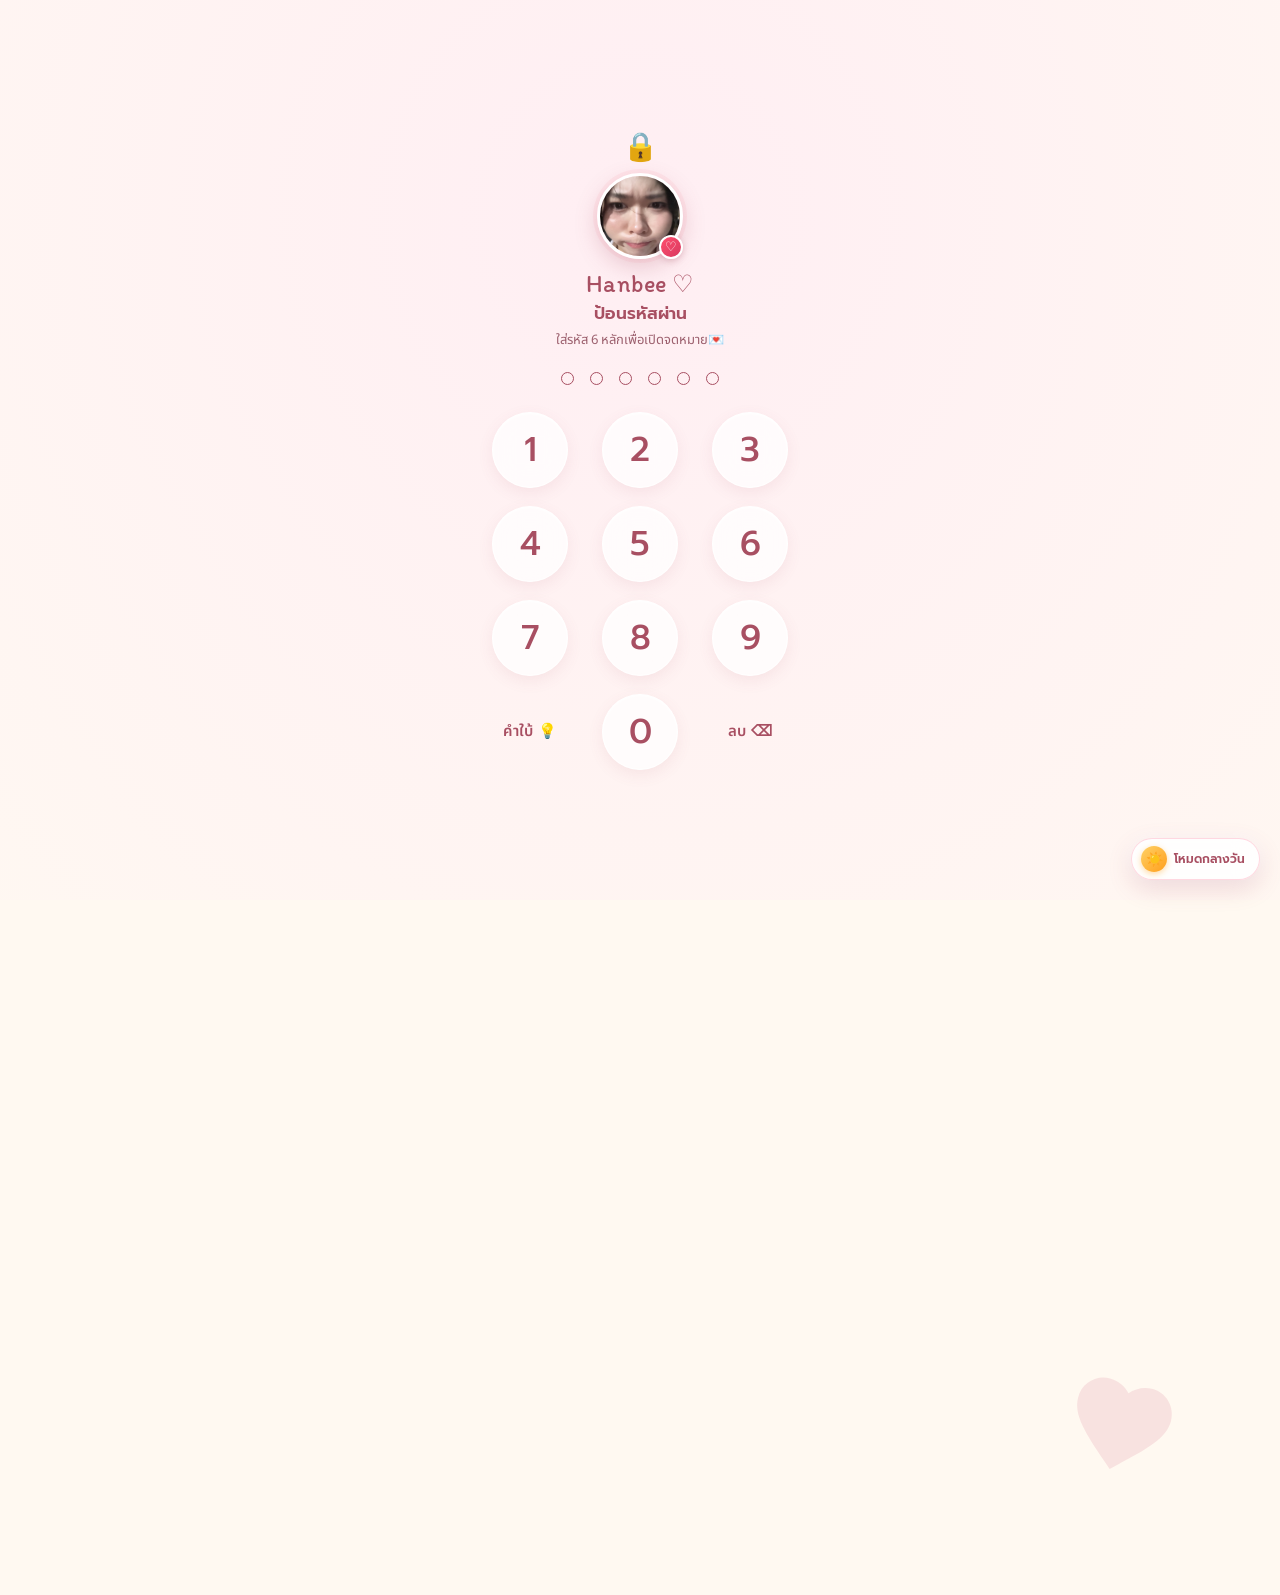
==== commit db16464a: "feat: modularize files, add builder, use SVG hearts, update love counter to 14/04/2026, and optimize" ====
--- a/index.html
+++ b/index.html
@@ -13,2092 +13,7 @@
   <link rel="preconnect" href="https://fonts.gstatic.com" crossorigin />
   <link href="https://fonts.googleapis.com/css2?family=Itim&family=Noto+Sans+Thai:wght@400;500;600&family=Prompt:wght@400;600&display=swap" rel="stylesheet" />
   <script src="https://cdn.jsdelivr.net/npm/canvas-confetti@1.6.0/dist/confetti.browser.min.js"></script>
-  <style>
-    /* ==========================================================
-       สไตล์เดิมของคุณ (ไม่แก้ ไม่ตัดอะไรออก)
-       ========================================================== */
-    :root { --cream:#fff9f1; --paper:#fffdf8; --rose:#e98b9b; --deep:#a84f62; --ink:#704551; }
-    * { box-sizing:border-box; }
-    body { margin:0; min-height:100vh; overflow-x:hidden; background:var(--cream); color:var(--ink); font-family:"Noto Sans Thai",sans-serif; user-select:none; -webkit-user-select:none; }
-    .page { min-height:100vh; display:flex; flex-direction:column; align-items:center; padding:28px 20px; position:relative; isolation:isolate; z-index:1; }
-    #heart-rain { position:fixed; inset:0; overflow:hidden; pointer-events:none; z-index:0; }
-    #flower-layer { position:fixed; inset:0; overflow:hidden; pointer-events:none; z-index:5; }
-    .rain-heart { position:absolute; top:-12vh; color:var(--rain-color); font-size:var(--rain-size); opacity:.55; animation:heart-rain var(--rain-duration) linear var(--rain-delay) infinite; will-change:transform; transform:translate3d(0,-10vh,0); backface-visibility:hidden; -webkit-backface-visibility:hidden; }
-    @keyframes heart-rain { from { transform:translate3d(0,-10vh,0) rotate(0deg); } to { transform:translate3d(var(--rain-drift),115vh,0) rotate(260deg); } }
-    
-    /* กลีบและดอกซากุระร่วงหล่นในพื้นหลัง */
-    .rain-sakura { position:absolute; top:-12vh; pointer-events:none; user-select:none; font-size:var(--sakura-size,16px); opacity:var(--sakura-opacity,.7); animation:sakura-rain var(--sakura-duration) linear var(--sakura-delay) infinite; filter:drop-shadow(0 2px 6px rgba(255,182,193,.45)); will-change:transform, opacity; transform:translate3d(0,-10vh,0); backface-visibility:hidden; -webkit-backface-visibility:hidden; }
-    @keyframes sakura-rain { 0% { transform:translate3d(0,-10vh,0) rotate(0deg) rotateY(0deg); opacity:0; } 10% { opacity:var(--sakura-opacity,.7); } 85% { opacity:var(--sakura-opacity,.7); } 100% { transform:translate3d(var(--sakura-drift),115vh,0) rotate(var(--sakura-rot,360deg)) rotateY(540deg); opacity:0; } }
-    .page::before,.page::after { content:"♥"; position:absolute; color:#f5d6d7; font-size:clamp(40px,8vw,100px); z-index:-1; opacity:.7; }
-    .page::before { top:7%; left:8%; transform:rotate(-18deg); } .page::after { bottom:7%; right:8%; transform:rotate(14deg); }
-    #letter-page { min-height:calc(100vh - 56px); display:grid; place-content:center; justify-items:center; transition:transform .4s ease; position:relative; width:100%; }
-    .intro { text-align:center; margin-bottom:18px; font-family:Itim,cursive; font-size:clamp(20px,3vw,28px); color:var(--deep); }
-    .envelope-wrap { 
-      width:min(500px,86vw); 
-      cursor:pointer; 
-      filter:drop-shadow(0 19px 17px rgba(124,67,78,.18)); 
-      transition:transform .3s cubic-bezier(0.2, 0.9, 0.3, 1.2), filter .3s ease; 
-      opacity:0; 
-      perspective:1000px; 
-      will-change:transform, opacity; 
-      transform:translate3d(0,0,0);
-      position: relative;
-    }
-
-    /* ==========================================================
-       Halo Glow สีชมพูทองเรืองรองจางๆ ด้านหลังซองจดหมาย (Pulsing Ambient Fairy Glow)
-       ========================================================== */
-    .envelope-wrap::before {
-      content: "";
-      position: absolute;
-      inset: -18px -24px -22px -24px;
-      border-radius: 40px;
-      background: radial-gradient(ellipse at center, 
-        rgba(255, 143, 171, 0.5) 0%, 
-        rgba(255, 209, 102, 0.38) 42%, 
-        rgba(255, 182, 193, 0.22) 68%, 
-        rgba(255, 255, 255, 0) 82%);
-      z-index: -1;
-      pointer-events: none;
-      filter: blur(18px);
-      opacity: 0.85;
-      animation: magicalHaloPulse 3.2s ease-in-out infinite alternate;
-      will-change: transform, opacity;
-      transform: translate3d(0, 0, 0);
-    }
-
-    @keyframes magicalHaloPulse {
-      0% {
-        transform: scale(0.94) translate3d(0, 0, 0);
-        opacity: 0.6;
-        filter: blur(16px);
-      }
-      50% {
-        transform: scale(1.08) translate3d(0, -3px, 0);
-        opacity: 0.95;
-        filter: blur(24px);
-      }
-      100% {
-        transform: scale(0.98) translate3d(0, 0, 0);
-        opacity: 0.7;
-        filter: blur(18px);
-      }
-    }
-
-    /* เมื่อซองจดหมายเปิดออก ให้แสง Halo ค่อยๆ ขยายและจางลง */
-    .envelope-wrap.open::before {
-      animation: magicalHaloOpen 1.2s ease-out forwards;
-    }
-
-    @keyframes magicalHaloOpen {
-      0% {
-        opacity: 0.9;
-        transform: scale(1);
-      }
-      100% {
-        opacity: 0.35;
-        transform: scale(1.25);
-        filter: blur(30px);
-      }
-    }
-
-    body.night-mode .envelope-wrap::before {
-      background: radial-gradient(ellipse at center, 
-        rgba(255, 117, 143, 0.58) 0%, 
-        rgba(255, 214, 112, 0.42) 38%, 
-        rgba(255, 154, 182, 0.25) 65%, 
-        rgba(0, 0, 0, 0) 82%);
-      filter: blur(22px);
-    }
-
-    .envelope-wrap.ready { opacity:1; animation:envelope-arrive 0.95s cubic-bezier(0.16, 1, 0.3, 1) both, envelope-sway 3.6s ease-in-out 0.95s infinite; }
-    .envelope-wrap:hover { animation-play-state:paused; transform:translate3d(0,-8px,0) scale(1.025); filter:drop-shadow(0 24px 28px rgba(216, 58, 96, 0.3)) drop-shadow(0 0 16px rgba(255, 182, 193, 0.45)); }
-    .envelope-wrap:not(.open):hover .flap { transform:rotateX(10deg); }
-    .envelope-wrap:hover .seal { transform:translate(-50%, -50%) translateZ(55px) scale(1.15); z-index:30; box-shadow:0 6px 0 #a94658, 0 0 25px rgba(216, 58, 96, 0.75), 0 14px 28px rgba(112, 50, 62, 0.35); }
-    .envelope-wrap.open { opacity:1; animation:none; }
-    @keyframes envelope-arrive { from { opacity:0; transform:translate3d(0, 60px, 0) scale(0.8); } to { opacity:1; transform:translate3d(0,0,0) scale(1); } }
-    @keyframes envelope-sway { 0% { transform:translateY(0) translateX(0) rotate(0deg); } 25% { transform:translateY(-4px) translateX(-8px) rotate(-1.2deg); } 50% { transform:translateY(0) translateX(0) rotate(0deg); } 75% { transform:translateY(-4px) translateX(8px) rotate(1.2deg); } 100% { transform:translateY(0) translateX(0) rotate(0deg); } }
-    .envelope { width:100%; height:min(320px,50vw); min-height:205px; background:linear-gradient(145deg,#f7c4cb 0%,#eea2af 100%); position:relative; border-radius:12px; overflow:visible; transform-style:preserve-3d; box-shadow:inset 0 0 0 1.5px rgba(255,220,165,0.75), 0 14px 30px rgba(124,67,78,.18); }
-
-    /* กระเป๋าด้านหน้าซองจดหมาย พร้อมเส้นขอบฟอยล์ทอง Rose Gold */
-    .envelope::before { 
-      content:""; 
-      position:absolute; 
-      inset:auto 0 0; 
-      height:74%; 
-      background:linear-gradient(135deg,transparent 49.3%,rgba(235,190,140,0.85) 50%,#eeaab4 51.5%) left,
-                 linear-gradient(225deg,transparent 49.3%,rgba(235,190,140,0.85) 50%,#f7c9ce 51.5%) right; 
-      background-size:50% 100%; 
-      background-repeat:no-repeat; 
-      z-index:2; 
-      border-radius:0 0 12px 12px; 
-      filter: drop-shadow(0 -1px 2px rgba(168, 79, 98, 0.12));
-    }
-
-    /* ฝาพับซองจดหมาย พร้อมเส้นขอบฟอยล์ทอง Rose Gold Trim */
-    .flap { 
-      position:absolute; 
-      top:0; 
-      left:0; 
-      width:100%; 
-      height:58%; 
-      background:linear-gradient(175deg, #fce0e3 0%, #f8ccd0 85%, #f2b5bc 100%); 
-      clip-path:polygon(0 0,100% 0,50% 100%); 
-      transform-origin:top center; 
-      transition:transform 0.85s cubic-bezier(0.16, 1, 0.3, 1), background 0.85s ease, filter 0.85s ease; 
-      z-index:4; 
-      transform-style: preserve-3d;
-      backface-visibility:visible; 
-      will-change: transform;
-      filter: drop-shadow(0 3px 0 rgba(220, 165, 110, 0.8)) drop-shadow(0 6px 12px rgba(135, 79, 89, 0.22));
-    }
-
-    .seal { 
-      position:absolute; 
-      z-index:15; 
-      top:46%; 
-      left:50%; 
-      transform:translate(-50%,-50%) translateZ(20px); 
-      width:68px; 
-      height:68px; 
-      border-radius:50%; 
-      display:grid; 
-      place-items:center; 
-      background:#c95569; 
-      color:#fff7f0; 
-      font-size:29px; 
-      box-shadow:0 3px 0 #a94658,0 9px 16px rgba(112,50,62,.22); 
-      transition:opacity 0.4s ease, transform 0.55s cubic-bezier(0.16, 1, 0.3, 1), box-shadow 0.4s ease; 
-      will-change: transform, opacity;
-    }
-    .letter-peek { 
-      position:absolute; 
-      left:11%; 
-      right:11%; 
-      bottom:10%; 
-      height:75%; 
-      padding:25px 20px; 
-      background:var(--paper); 
-      border-radius:6px; 
-      text-align:center; 
-      transform:translate3d(0, 8%, 0) scale(0.98); 
-      opacity:1; 
-      transition:transform 0.95s cubic-bezier(0.175, 0.885, 0.32, 1.275), box-shadow 0.6s ease; 
-      z-index:1; 
-      box-shadow:0 0 0 1px #f1dfd1, 0 4px 10px rgba(112,50,62,0.06); 
-      pointer-events:none; 
-      will-change: transform;
-    }
-    .letter-peek h1 { margin:9px 0 2px; font-family:Itim,cursive; color:var(--deep); font-size:clamp(29px,5vw,47px); font-weight:400; } .letter-peek p { margin:0; font-size:15px; }
-
-    /* เมื่อเปิดฝาซอง พร้อมเส้นขอบฟอยล์ทอง */
-    .envelope-wrap.open .flap { 
-      transform:rotateX(180deg); 
-      z-index:0; 
-      background: linear-gradient(175deg, #f8ccd0 0%, #f2b5bc 100%);
-      filter: drop-shadow(0 -2px 0 rgba(220, 165, 110, 0.8)) drop-shadow(0 -4px 8px rgba(135, 79, 89, 0.15));
-    }
-    .envelope-wrap.open .seal { 
-      opacity:0; 
-      transform:translate(-50%,-50%) scale(0.2) rotate(-15deg); 
-      pointer-events:none; 
-    }
-    .envelope-wrap.letter-ready .letter-peek { 
-      transform:translate3d(0, -12%, 0) scale(1.02); 
-      z-index:3; 
-      pointer-events:auto; 
-      cursor:pointer; 
-      box-shadow:0 0 0 1.5px rgba(255, 214, 224, 0.9), 0 12px 28px rgba(112,50,62,0.18);
-      animation:letter-invite 2.4s ease-in-out 1s infinite alternate; 
-    }
-    @keyframes letter-invite { 
-      0% { transform:translate3d(0, -12%, 0) scale(1.02); }
-      100% { transform:translate3d(0, -16%, 0) scale(1.04); }
-    }
-    .hint { margin:27px 0 0; color:#a8707d; font-size:14px; } .pulse { display:inline-block; animation:pulse 1.5s infinite; } @keyframes pulse { 50% { transform:scale(1.18); } }
-    
-    #story { 
-      opacity:0; 
-      transform:translate3d(0, 30px, 0) scale(0.96); 
-      transition:opacity 0.85s cubic-bezier(0.16, 1, 0.3, 1), transform 0.85s cubic-bezier(0.16, 1, 0.3, 1); 
-      width:min(700px,100%); 
-      text-align:center; 
-      pointer-events:none; 
-      will-change: transform, opacity;
-    } 
-    #story.show { 
-      opacity:1; 
-      transform:translate3d(0, 0, 0) scale(1); 
-      pointer-events:auto; 
-      display: block;
-    }
-    #story.hide { display: none; }
-    
-    .flower { --flower-size:42px; position:absolute; z-index:1; width:var(--flower-size); height:var(--flower-size); pointer-events:none; transform:translate3d(-50%,-50%,0) rotate(var(--flower-rotation)) scale(.25); filter:drop-shadow(2px 4px 3px rgba(126,57,84,.24)); animation:flower-bloom 3s cubic-bezier(.16,.8,.3,1) forwards; will-change:transform, opacity; backface-visibility:hidden; -webkit-backface-visibility:hidden; }
-    .flower-petal { position:absolute; left:50%; top:50%; width:31%; height:62%; border-radius:85% 85% 64% 64%; background:linear-gradient(135deg,rgba(255,255,255,.64),transparent 38%),var(--petal-color); transform-origin:50% 100%; transform:translate3d(-50%,-100%,0) rotate(var(--petal-angle)); box-shadow:inset 1px 1px 2px rgba(255,255,255,.68),inset -2px -2px 3px rgba(154,50,82,.14); animation:petal-bloom .62s cubic-bezier(.2,.95,.32,1.2) var(--petal-delay) both; will-change:transform, opacity; backface-visibility:hidden; -webkit-backface-visibility:hidden; }
-    .flower-core { position:absolute; left:50%; top:50%; width:25%; aspect-ratio:1; border-radius:50%; background:radial-gradient(circle at 35% 30%,#fff5dc 0 13%,#f2b35e 16% 38%,#a93458 42% 100%); box-shadow:0 0 0 2px rgba(255,255,255,.48),0 1px 3px rgba(119,42,65,.32); transform:translate3d(-50%,-50%,0); animation:core-pop .35s ease-out .34s both; will-change:transform, opacity; backface-visibility:hidden; -webkit-backface-visibility:hidden; }
-    @keyframes petal-bloom { from { opacity:0; transform:translate3d(-50%,-60%,0) rotate(var(--petal-angle)) scale(.12); } to { opacity:1; transform:translate3d(-50%,-100%,0) rotate(var(--petal-angle)) scale(1); } }
-    @keyframes core-pop { from { opacity:0; transform:translate3d(-50%,-50%,0) scale(.15); } to { opacity:1; transform:translate3d(-50%,-50%,0) scale(1); } }
-    @keyframes flower-bloom { 0% { opacity:0; transform:translate3d(-50%,-50%,0) rotate(var(--flower-rotation)) scale(.2); } 18% { opacity:1; transform:translate3d(-50%,-50%,0) rotate(var(--flower-rotation)) scale(1.06); } 72% { opacity:.94; } 100% { opacity:0; transform:translate3d(-50%,calc(-50% - 14px),0) rotate(calc(var(--flower-rotation) + 16deg)) scale(.88); } }
-    .card { width:min(390px,100%); margin:0 auto 42px; background:rgba(255,253,248,.94); border:2px solid #f2e3d9; box-shadow:0 18px 38px rgba(135,79,89,.18); padding:24px 24px 28px; border-radius:16px; transform:rotate(2deg); transition: opacity 0.5s, transform 0.5s; will-change:transform, opacity; }
-    .card::before { content:"💌"; display:grid; place-items:center; width:35px; height:28px; margin:0 auto 8px; border-radius:7px; background:#fff1f2; font-size:18px; }
-    .eyebrow { color:#c75267; letter-spacing:0; font-size:14px; font-weight:600; } 
-    h2 { font-family:Itim,cursive; color:var(--deep); font-size:clamp(25px,6vw,33px); font-weight:400; line-height:1.08; margin:3px 0 16px; } 
-    .message { margin:0 0 12px; text-align:left; line-height:1.85; font-size:14px; }
-
-    .heart-burst { position:fixed; z-index:20; left:var(--start-x); top:var(--start-y); pointer-events:none; color:var(--heart-color); font-size:var(--heart-size); animation:heart-burst .9s cubic-bezier(.18,.8,.28,1) forwards; will-change:transform, opacity; backface-visibility:hidden; -webkit-backface-visibility:hidden; }
-    @keyframes heart-burst { from { transform:translate3d(-50%,-50%,0) scale(.4) rotate(0); opacity:1; } to { transform:translate3d(calc(-50% + var(--burst-x)),calc(-50% + var(--burst-y)),0) scale(1.25) rotate(var(--spin)); opacity:0; } }
-    
-    .btn-next-wrap { text-align: center; margin-top: 25px; }
-    #btn-next { border:0; border-radius:999px; font:600 16px "Noto Sans Thai",sans-serif; padding:13px 32px; cursor:pointer; background:var(--deep); color:white; box-shadow:0 8px 18px rgba(168,79,98,.25); transition:translate .2s ease, box-shadow .2s ease, background-color .2s ease; }
-    #btn-next:hover { translate:0 -2px; background-color:#b8284c; box-shadow:0 14px 28px rgba(216,58,96,.45); }
-    #btn-next:active { translate:0 1px; box-shadow:0 5px 12px rgba(168,79,98,.2); }
-
-    /* ==========================================================
-       สไตล์กรอบรูปห้อยเชือกมุมซ้ายและขวาบน (Hanging Polaroid Frames)
-       ========================================================== */
-    .hanging-frame-wrap {
-      position: absolute;
-      top: -28px;
-      z-index: 6;
-      cursor: pointer;
-      user-select: none;
-      opacity: 0;
-      transform: translate3d(0, -110%, 0);
-      will-change: transform, opacity;
-    }
-
-    .hanging-frame-wrap.hanging-left {
-      left: clamp(60px, 9vw, 145px);
-    }
-
-    .hanging-frame-wrap.hanging-right {
-      right: clamp(60px, 9vw, 145px);
-    }
-
-    .hanging-frame-wrap.hanging-left.ready {
-      animation: ropeDropIn 1.4s cubic-bezier(0.16, 1, 0.3, 1) forwards;
-    }
-
-    .hanging-frame-wrap.hanging-right.ready {
-      animation: ropeDropIn 1.55s cubic-bezier(0.16, 1, 0.3, 1) 0.12s both;
-    }
-
-    /* กล่องแกว่งส่ายแบบลูกตุ้มต่อเนื่อง */
-    .hanging-sway-box {
-      display: flex;
-      flex-direction: column;
-      align-items: center;
-      transform-origin: top center;
-      animation: ropeGentleSway 3.2s ease-in-out infinite alternate;
-    }
-
-    .hanging-sway-box.sway-alt {
-      animation: ropeGentleSwayAlt 3.5s ease-in-out 0.25s infinite alternate;
-    }
-
-    /* เส้นเชือก */
-    .hanging-rope {
-      width: 2px;
-      height: clamp(38px, 6.5vh, 65px);
-      background: repeating-linear-gradient(
-        to bottom,
-        #b88a74 0px,
-        #b88a74 4px,
-        #d6aba0 4px,
-        #d6aba0 8px
-      );
-      box-shadow: 1px 1px 3px rgba(112, 69, 81, 0.2);
-    }
-
-    /* คลิปไม้หนีบ */
-    .hanging-clip {
-      width: 14px;
-      height: 18px;
-      background: linear-gradient(135deg, #e3a878, #c68552);
-      border-radius: 3px;
-      position: relative;
-      margin-top: -5px;
-      z-index: 2;
-      box-shadow: 0 2px 5px rgba(0, 0, 0, 0.2);
-    }
-    .hanging-clip::after {
-      content: "";
-      position: absolute;
-      top: 5px;
-      left: 3px;
-      right: 3px;
-      height: 2px;
-      background: #7a4622;
-      border-radius: 1px;
-    }
-
-    /* กรอบรูปโพลารอยด์แนวตั้ง (รูปซ้าย photo4) */
-    .polaroid-frame {
-      width: clamp(100px, 13vw, 145px);
-      background: #fffdfa;
-      padding: clamp(6px, 1vw, 9px) clamp(6px, 1vw, 9px) clamp(12px, 1.8vw, 18px);
-      border-radius: 6px;
-      box-shadow: 0 14px 28px rgba(112, 50, 62, 0.16), 0 2px 6px rgba(0,0,0,0.06);
-      margin-top: -5px;
-      border: 1px solid #f3e6dd;
-      transition: box-shadow 0.3s ease, transform 0.3s ease;
-    }
-
-    /* กรอบรูปโพลารอยด์แนวนอน (รูปขวา photo8) */
-    .hanging-right .polaroid-frame {
-      width: clamp(135px, 17vw, 190px);
-      padding: clamp(6px, 1vw, 8px) clamp(6px, 1vw, 8px) clamp(10px, 1.5vw, 15px);
-    }
-
-    .hanging-frame-wrap:hover .polaroid-frame {
-      box-shadow: 0 18px 36px rgba(112, 50, 62, 0.24);
-    }
-
-    /* รูปภาพด้านใน */
-    .photo-inner {
-      width: 100%;
-      aspect-ratio: 3 / 4;
-      overflow: hidden;
-      border-radius: 4px;
-      background: #f7ede2;
-      box-shadow: inset 0 0 0 1px rgba(0, 0, 0, 0.05);
-    }
-
-    /* ปรับสัดส่วนรูปแนวนอนให้รับกับรูปภาพ 16:9/16:10 */
-    .hanging-right .photo-inner {
-      aspect-ratio: 16 / 10;
-    }
-
-    .photo-inner img {
-      width: 100%;
-      height: 100%;
-      object-fit: cover;
-      display: block;
-      transition: transform 0.4s ease;
-    }
-
-    .hanging-frame-wrap:hover .photo-inner img {
-      transform: scale(1.04);
-    }
-
-    /* แคปชั่นใต้รูป */
-    .photo-caption {
-      margin-top: 6px;
-      text-align: center;
-      font-family: 'Itim', cursive;
-      font-size: clamp(12px, 1.3vw, 15px);
-      color: var(--deep);
-      letter-spacing: 0.5px;
-    }
-
-    /* แอนิเมชันเชือกค่อยๆ เลื่อนหย่อนลงมาจากขอบจอด้านบน */
-    @keyframes ropeDropIn {
-      0% {
-        opacity: 0;
-        transform: translate3d(0, -110%, 0);
-      }
-      100% {
-        opacity: 1;
-        transform: translate3d(0, 0, 0);
-      }
-    }
-
-    /* แอนิเมชันส่ายไปมานุ่มนวลแบบลูกตุ้ม (ฝั่งซ้าย) */
-    @keyframes ropeGentleSway {
-      0% {
-        transform: rotate(-3.5deg);
-      }
-      100% {
-        transform: rotate(3.5deg);
-      }
-    }
-
-    /* แอนิเมชันส่ายไปมานุ่มนวลแบบลูกตุ้ม (ฝั่งขวา) */
-    @keyframes ropeGentleSwayAlt {
-      0% {
-        transform: rotate(3.5deg);
-      }
-      100% {
-        transform: rotate(-3.5deg);
-      }
-    }
-
-    /* Responsive ปรับตำแหน่งบนมือถือเพื่อไม่ให้ทับซ้อนกับเนื้อหาตรงกลาง */
-    @media (max-width: 600px) {
-      .hanging-frame-wrap.hanging-left {
-        left: 22px;
-        top: -22px;
-      }
-      .hanging-frame-wrap.hanging-right {
-        right: 22px;
-        top: -22px;
-      }
-      .hanging-left .polaroid-frame {
-        width: 80px;
-        padding: 4px 4px 8px;
-      }
-      .hanging-right .polaroid-frame {
-        width: 108px;
-        padding: 4px 4px 7px;
-      }
-      .hanging-rope {
-        height: 30px;
-      }
-      .photo-caption {
-        font-size: 10px;
-        margin-top: 2px;
-      }
-    }
-
-    /* ==========================================================
-       สไตล์รูปภาพทรงหัวใจลอยขึ้นมาสลับซ้ายขวา (Floating Heart Photos)
-       ========================================================== */
-    .floating-photo-heart {
-      position: fixed;
-      bottom: -160px;
-      z-index: 18;
-      pointer-events: none;
-      user-select: none;
-      width: var(--photo-size, clamp(95px, 13vw, 140px));
-      height: var(--photo-size, clamp(95px, 13vw, 140px));
-      filter: drop-shadow(0 10px 22px rgba(216, 58, 96, 0.32)) drop-shadow(0 0 10px rgba(255, 255, 255, 0.85));
-      transition: opacity 0.85s cubic-bezier(0.16, 1, 0.3, 1), transform 0.85s cubic-bezier(0.16, 1, 0.3, 1), filter 0.85s ease;
-      will-change: transform, opacity;
-      transform: translate3d(0, 0, 0);
-      backface-visibility: hidden;
-      -webkit-backface-visibility: hidden;
-    }
-    .floating-photo-heart.fading-out {
-      opacity: 0 !important;
-      transform: scale(0.75) translate3d(0, -35px, 0) !important;
-      filter: blur(4px) drop-shadow(0 0 0 rgba(0,0,0,0)) !important;
-    }
-
-    .floating-photo-heart.side-left {
-      left: clamp(75px, 11vw, 175px);
-      animation: floatUpLeft 7.8s linear forwards;
-    }
-    .floating-photo-heart.side-left-outer {
-      left: clamp(18px, 3.5vw, 65px);
-      animation: floatUpLeft 7.8s linear forwards;
-    }
-    .floating-photo-heart.side-left-inner {
-      left: clamp(125px, 16vw, 245px);
-      animation: floatUpLeft 7.8s linear forwards;
-    }
-
-    .floating-photo-heart.side-right {
-      right: clamp(75px, 11vw, 175px);
-      animation: floatUpRight 7.8s linear forwards;
-    }
-    .floating-photo-heart.side-right-outer {
-      right: clamp(18px, 3.5vw, 65px);
-      animation: floatUpRight 7.8s linear forwards;
-    }
-    .floating-photo-heart.side-right-inner {
-      right: clamp(125px, 16vw, 245px);
-      animation: floatUpRight 7.8s linear forwards;
-    }
-
-    .heart-frame-outer {
-      width: 100%;
-      height: 100%;
-      background: linear-gradient(135deg, #ffffff, #ffd6e0, #ffffff);
-      clip-path: url(#photo-heart-clip);
-      padding: clamp(5px, 0.8vw, 7px);
-      display: flex;
-      align-items: center;
-      justify-content: center;
-      box-sizing: border-box;
-      position: relative;
-    }
-
-    .heart-frame-inner {
-      width: 100%;
-      height: 100%;
-      clip-path: url(#photo-heart-clip);
-      background: #ffe3ea;
-      overflow: hidden;
-      display: flex;
-      align-items: center;
-      justify-content: center;
-    }
-
-    /* สไตล์สำหรับรูปทรงกลม (Circle Shape) */
-    .shape-circle .heart-frame-outer {
-      background: linear-gradient(135deg, #ffffff, #ffd6e0, #fff0f5, #ffffff);
-      clip-path: circle(50% at 50% 50%);
-      border-radius: 50%;
-      filter: drop-shadow(0 0 10px rgba(255, 182, 193, 0.6));
-    }
-    .shape-circle .heart-frame-inner {
-      clip-path: circle(50% at 50% 50%);
-      border-radius: 50%;
-      background: #ffe3ea;
-    }
-    .shape-circle .heart-tip-glow {
-      bottom: 4px;
-      background: radial-gradient(circle, #fff 25%, #ff8fa3 60%, transparent 80%);
-      filter: blur(1px) drop-shadow(0 0 8px #ff758f);
-    }
-
-    .heart-frame-inner img {
-      width: 100%;
-      height: 100%;
-      object-fit: cover;
-      display: block;
-    }
-
-    /* แสงประกายเรืองรองที่ปลายแหลมด้านล่างของหัวใจ */
-    .heart-tip-glow {
-      position: absolute;
-      bottom: 4px;
-      left: 50%;
-      transform: translateX(-50%);
-      width: 16px;
-      height: 16px;
-      background: radial-gradient(circle, #fff 25%, #ff8fa3 60%, transparent 80%);
-      border-radius: 50%;
-      filter: blur(1px) drop-shadow(0 0 6px #ff4d6d);
-      animation: tipPulse 1.2s ease-in-out infinite alternate;
-      pointer-events: none;
-      z-index: 5;
-    }
-
-    @keyframes tipPulse {
-      0% { transform: translateX(-50%) scale(0.75); opacity: 0.65; }
-      100% { transform: translateX(-50%) scale(1.35); opacity: 1; }
-    }
-
-    /* ละอองดาวและประกายหัวใจตามหลังปลายหัวใจ */
-    .heart-trail-particle {
-      position: fixed;
-      pointer-events: none;
-      user-select: none;
-      z-index: 17;
-      font-size: var(--trail-size, 12px);
-      color: var(--trail-color, #ff8fa3);
-      left: var(--trail-x);
-      top: var(--trail-y);
-      transform: translate(-50%, -50%);
-      animation: trailDrift var(--trail-dur, 1s) ease-out forwards;
-      filter: drop-shadow(0 0 4px var(--trail-glow, rgba(255, 105, 135, 0.6)));
-    }
-
-    @keyframes trailDrift {
-      0% {
-        opacity: 0.95;
-        transform: translate(-50%, -50%) scale(1) rotate(0deg);
-      }
-      100% {
-        opacity: 0;
-        transform: translate(calc(-50% + var(--drift-x, 0px)), calc(-50% + var(--drift-y, 35px))) scale(0.18) rotate(var(--trail-rot, 45deg));
-      }
-    }
-
-    @keyframes floatUpLeft {
-      0% {
-        opacity: 0;
-        transform: translate3d(0, 0, 0) rotate(-10deg) scale(0.72);
-      }
-      8% {
-        opacity: 1;
-      }
-      22% {
-        transform: translate3d(36px, -27vh, 0) rotate(6deg) scale(1);
-      }
-      45% {
-        transform: translate3d(-24px, -56vh, 0) rotate(-8deg) scale(1.03);
-      }
-      70% {
-        transform: translate3d(32px, -87vh, 0) rotate(6deg) scale(0.98);
-      }
-      90% {
-        opacity: 1;
-      }
-      100% {
-        opacity: 0;
-        transform: translate3d(-12px, -125vh, 0) rotate(-6deg) scale(0.9);
-      }
-    }
-
-    @keyframes floatUpRight {
-      0% {
-        opacity: 0;
-        transform: translate3d(0, 0, 0) rotate(10deg) scale(0.72);
-      }
-      8% {
-        opacity: 1;
-      }
-      22% {
-        transform: translate3d(-36px, -27vh, 0) rotate(-6deg) scale(1);
-      }
-      45% {
-        transform: translate3d(24px, -56vh, 0) rotate(8deg) scale(1.03);
-      }
-      70% {
-        transform: translate3d(-32px, -87vh, 0) rotate(-6deg) scale(0.98);
-      }
-      90% {
-        opacity: 1;
-      }
-      100% {
-        opacity: 0;
-        transform: translate3d(12px, -125vh, 0) rotate(6deg) scale(0.9);
-      }
-    }
-
-    @media (max-width: 600px) {
-      .floating-photo-heart {
-        width: 82px;
-        height: 82px;
-      }
-      .floating-photo-heart.side-left {
-        left: 20px;
-      }
-      .floating-photo-heart.side-left-outer {
-        left: 4px;
-      }
-      .floating-photo-heart.side-left-inner {
-        left: 82px;
-      }
-      .floating-photo-heart.side-right {
-        right: 20px;
-      }
-      .floating-photo-heart.side-right-outer {
-        right: 4px;
-      }
-      .floating-photo-heart.side-right-inner {
-        right: 82px;
-      }
-      .heart-frame-outer {
-        padding: 4px;
-      }
-    }
-
-    /* ==========================================================
-       สไตล์ใหม่หน้าขอเป็นแฟน (พร้อมอนิเมชันเปิดตัวสุดโรแมนติก)
-       ========================================================== */
-    #proposal-section { display: none; width:min(450px,100%); margin:0 auto; text-align:center; opacity: 0; transform: translateY(35px) scale(0.92); transition: opacity 0.8s cubic-bezier(0.16, 1, 0.3, 1), transform 0.8s cubic-bezier(0.16, 1, 0.3, 1); }
-    #proposal-section.show { display: block; opacity: 1; transform: translateY(0) scale(1); }
-    
-    #proposal-section.show #question-container {
-      animation: proposalCardPop 0.95s cubic-bezier(0.16, 1, 0.3, 1) forwards;
-    }
-
-    @keyframes proposalCardPop {
-      0% {
-        opacity: 0;
-        transform: translateY(50px) scale(0.82) rotate(-2.5deg);
-        filter: blur(8px) drop-shadow(0 0 0 rgba(0,0,0,0));
-      }
-      55% {
-        opacity: 1;
-        transform: translateY(-8px) scale(1.03) rotate(0.8deg);
-        filter: blur(0) drop-shadow(0 25px 50px rgba(216, 58, 96, 0.35));
-      }
-      78% {
-        transform: translateY(3px) scale(0.99) rotate(-0.3deg);
-      }
-      100% {
-        opacity: 1;
-        transform: translateY(0) scale(1) rotate(0deg);
-        filter: drop-shadow(0 20px 48px rgba(135,79,89,.22)) drop-shadow(0 0 25px rgba(255,214,224,.5));
-      }
-    }
-
-    #proposal-section.show #question-container .prop-img-wrap img {
-      animation: successImgBounce 0.85s cubic-bezier(0.175, 0.885, 0.32, 1.275) 0.15s both;
-    }
-
-    #proposal-section.show #question-container h1 {
-      animation: successTitleSlide 0.75s cubic-bezier(0.16, 1, 0.3, 1) 0.28s both;
-    }
-
-    #proposal-section.show #question-container .prop-buttons-container {
-      animation: proposalButtonsPop 0.8s cubic-bezier(0.16, 1, 0.3, 1) 0.42s both;
-    }
-
-    @keyframes proposalButtonsPop {
-      0% {
-        opacity: 0;
-        transform: translateY(16px) scale(0.95);
-      }
-      100% {
-        opacity: 1;
-        transform: translateY(0) scale(1);
-      }
-    }
-
-    .prop-card { width:100%; background:rgba(255,253,248,.96); border:2px solid #f2e3d9; box-shadow:0 20px 48px rgba(135,79,89,.2), 0 0 25px rgba(255,214,224,.5); padding:26px 12px; border-radius:20px; margin-bottom: 40px; display: flex; flex-direction: column; align-items: center; }
-    .prop-card h1 { font-family:Itim,cursive; color: var(--deep); font-size:clamp(32px,7vw,42px); margin: 10px 0 25px; font-weight:400; line-height:1.15; }
-    .prop-img-wrap img { width: 85%; max-width: 250px; border-radius: 18px; box-shadow: 0 12px 24px rgba(168, 79, 98, 0.2); margin-bottom: 12px; }
-    
-    /* กล่องครอบปุ่ม เพื่อจำกัดเขต */
-    .prop-buttons-container {
-        display: block;
-        position: relative;
-        width: 100%;
-        min-height: 240px;
-        overflow: hidden;
-        border-radius: 12px;
-    }
-
-    .btn-choice {
-        font-family: 'Prompt', 'Noto Sans Thai', sans-serif;
-        font-size: 1.15rem;
-        font-weight: 600;
-        padding: 12px 24px;
-        border: none;
-        border-radius: 50px;
-        cursor: pointer;
-        white-space: nowrap;
-        box-shadow: 0 8px 18px rgba(168, 79, 98, 0.25);
-        transition: font-size 0.25s ease, top 0.3s ease, left 0.3s ease, transform 0.25s ease, translate 0.2s ease, box-shadow 0.2s ease, background-color 0.2s ease, border-color 0.2s ease, color 0.2s ease;
-    }
-    .btn-choice:hover {
-        translate: 0 -2px;
-        box-shadow: 0 12px 24px rgba(168, 79, 98, 0.35);
-    }
-    .btn-choice:active {
-        translate: 0 1px;
-        box-shadow: 0 5px 12px rgba(168, 79, 98, 0.2);
-    }
-    
-    /* ตกแต่งกรอบรูปน้องหมี (ข้อ 3) */
-    .bear-frame {
-      position: relative;
-      display: inline-block;
-      margin-bottom: 8px;
-    }
-
-    .bear-badge-ribbon {
-      position: absolute;
-      top: -8px;
-      right: 6px;
-      z-index: 6;
-      background: linear-gradient(135deg, #ff4d6d, #ff758f);
-      color: #ffffff;
-      font-family: 'Prompt', 'Noto Sans Thai', sans-serif;
-      font-size: 11px;
-      font-weight: 600;
-      padding: 3px 10px;
-      border-radius: 50px;
-      box-shadow: 0 4px 12px rgba(216, 58, 96, 0.35);
-      border: 1.5px solid rgba(255, 255, 255, 0.85);
-      animation: gentleBadgeSway 3s ease-in-out infinite alternate;
-      letter-spacing: 0.3px;
-      pointer-events: none;
-    }
-
-    @keyframes gentleBadgeSway {
-      0% { transform: rotate(-3deg) translateY(0); }
-      100% { transform: rotate(3deg) translateY(-2px); }
-    }
-
-    .bear-heart-badge {
-      position: absolute;
-      bottom: 8px;
-      left: 10px;
-      z-index: 6;
-      font-size: 22px;
-      filter: drop-shadow(0 2px 6px rgba(0,0,0,0.18));
-      animation: pulseHeart 1.4s ease-in-out infinite;
-      pointer-events: none;
-    }
-
-    .bear-deco-sparkle {
-      position: absolute;
-      z-index: 5;
-      pointer-events: none;
-      font-size: 16px;
-      animation: floatSparkle 2.5s ease-in-out infinite alternate;
-    }
-    .bear-deco-sparkle.deco-tl { top: -4px; left: 8px; animation-delay: 0s; font-size: 15px; }
-    .bear-deco-sparkle.deco-tr { top: 18px; right: -8px; animation-delay: 0.7s; font-size: 14px; }
-    .bear-deco-sparkle.deco-br { bottom: 12px; right: 8px; animation-delay: 1.3s; font-size: 16px; }
-
-    @keyframes floatSparkle {
-      0% { transform: translateY(0) rotate(0deg) scale(0.9); opacity: 0.75; }
-      100% { transform: translateY(-6px) rotate(15deg) scale(1.15); opacity: 1; }
-    }
-
-    /* แสงวิบวับรอบปุ่ม Yes (ข้อ 4) */
-    #yes-btn { 
-        background: linear-gradient(135deg, #d83a60 0%, #b8284c 100%); 
-        color: white; 
-        z-index: 20; 
-        position: absolute;
-        left: 50%;
-        top: 50%;
-        transform: translate(calc(-100% - 10px), -50%);
-        box-shadow: 0 8px 24px rgba(216, 58, 96, 0.4), 0 0 18px rgba(255, 117, 143, 0.6), inset 0 0 8px rgba(255, 255, 255, 0.4);
-        animation: yesBtnPulse 2.2s ease-in-out infinite;
-        overflow: hidden;
-    }
-    #yes-btn::before {
-        content: '';
-        position: absolute;
-        top: -50%;
-        left: -60%;
-        width: 40%;
-        height: 200%;
-        background: linear-gradient(to right, rgba(255,255,255,0) 0%, rgba(255,255,255,0.45) 50%, rgba(255,255,255,0) 100%);
-        transform: rotate(25deg);
-        animation: shimmerSweep 3.2s infinite;
-        pointer-events: none;
-    }
-
-    @keyframes shimmerSweep {
-        0%, 20% { left: -70%; }
-        60%, 100% { left: 140%; }
-    }
-
-    @keyframes yesBtnPulse {
-        0%, 100% {
-          box-shadow: 0 8px 22px rgba(216, 58, 96, 0.4), 0 0 16px rgba(255, 117, 143, 0.5), inset 0 0 6px rgba(255, 255, 255, 0.4);
-        }
-        50% {
-          box-shadow: 0 12px 32px rgba(216, 58, 96, 0.68), 0 0 28px rgba(255, 117, 143, 0.85), inset 0 0 10px rgba(255, 255, 255, 0.7);
-        }
-    }
-
-    #yes-btn:hover {
-        background: linear-gradient(135deg, #b8284c 0%, #9e1a3b 100%);
-        box-shadow: 0 14px 34px rgba(216, 58, 96, 0.6), 0 0 25px rgba(255, 117, 143, 0.8);
-    }
-    
-    #no-btn { 
-        background-color: white; 
-        color: var(--deep); 
-        border: 2px solid var(--deep); 
-        z-index: 15; 
-        position: absolute;
-        left: calc(50% + 10px);
-        top: 50%;
-        transform: translateY(-50%);
-    }
-    #no-btn:hover {
-        background-color: #fff2f5;
-        border-color: #b8284c;
-        color: #b8284c;
-        box-shadow: 0 10px 22px rgba(168, 79, 98, 0.3);
-    }
-
-    /* ป๊อปอัปคำแซวน่ารักๆ ตอนจะกด No แสดงออกด้านข้าง (ข้อ 5) */
-    .no-taunt-toast {
-      position: absolute;
-      top: 10px;
-      right: 12px;
-      z-index: 30;
-      background: linear-gradient(135deg, rgba(255, 255, 255, 0.98), rgba(255, 240, 246, 0.96));
-      border: 1.5px solid #ffccd5;
-      color: var(--deep);
-      font-family: 'Prompt', 'Noto Sans Thai', sans-serif;
-      font-size: 12px;
-      font-weight: 600;
-      padding: 6px 14px;
-      border-radius: 50px;
-      box-shadow: 0 6px 20px rgba(216, 58, 96, 0.22), 0 0 10px rgba(255, 255, 255, 0.9);
-      pointer-events: none;
-      user-select: none;
-      white-space: nowrap;
-      animation: sideTauntSlide 2.1s cubic-bezier(0.16, 1, 0.3, 1) forwards;
-    }
-    @keyframes sideTauntSlide {
-      0% {
-        opacity: 0;
-        transform: translateX(35px) scale(0.85);
-      }
-      18% {
-        opacity: 1;
-        transform: translateX(0) scale(1.04);
-      }
-      28% {
-        transform: translateX(0) scale(1);
-      }
-      82% {
-        opacity: 1;
-        transform: translateX(0) scale(1);
-      }
-      100% {
-        opacity: 0;
-        transform: translateX(25px) scale(0.9);
-      }
-    }
-
-    body.night-mode .no-taunt-toast {
-      background: linear-gradient(135deg, rgba(36, 28, 48, 0.98), rgba(26, 20, 36, 0.96));
-      border-color: rgba(255, 182, 193, 0.4);
-      color: #ffccd5;
-      box-shadow: 0 6px 20px rgba(0, 0, 0, 0.55);
-    }
-    
-    /* ==========================================================
-       สไตล์แอนิเมชันดอกไม้ระเบิดเต็มจอ Canvas (Procedural Flower Bloom)
-       ========================================================== */
-    #flower-bloom-canvas {
-      position: fixed;
-      inset: 0;
-      width: 100vw;
-      height: 100vh;
-      z-index: 35;
-      display: none;
-      pointer-events: none;
-      opacity: 0;
-      transition: opacity 0.5s ease;
-    }
-
-    #flower-bloom-canvas.show {
-      display: block;
-      opacity: 1;
-    }
-
-    /* ==========================================================
-       อนิเมชันเปิดตัวการ์ดบอกรักสำเร็จ (Celebratory Romantic Pop-in)
-       ========================================================== */
-    #success-message { 
-      display: none; 
-      flex-direction: column; 
-      align-items: center; 
-      position: relative;
-      z-index: 55;
-      opacity: 0;
-      transform: translateY(45px) scale(0.85);
-    }
-    #success-message.show {
-      display: flex;
-      animation: successCardPop 0.95s cubic-bezier(0.16, 1, 0.3, 1) forwards;
-    }
-    #success-message p { font-family: Itim, cursive; font-size: 1.5rem; color: var(--deep); margin-top: 6px; margin-bottom: 8px; font-weight: 400;}
-
-    @keyframes successCardPop {
-      0% {
-        opacity: 0;
-        transform: translateY(50px) scale(0.82) rotate(-2.5deg);
-        filter: blur(8px) drop-shadow(0 0 0 rgba(0,0,0,0));
-      }
-      55% {
-        opacity: 1;
-        transform: translateY(-8px) scale(1.03) rotate(0.8deg);
-        filter: blur(0) drop-shadow(0 25px 50px rgba(216, 58, 96, 0.35));
-      }
-      78% {
-        transform: translateY(3px) scale(0.99) rotate(-0.3deg);
-      }
-      100% {
-        opacity: 1;
-        transform: translateY(0) scale(1) rotate(0deg);
-        filter: drop-shadow(0 20px 48px rgba(135,79,89,.22)) drop-shadow(0 0 25px rgba(255,214,224,.5));
-      }
-    }
-
-    /* แอนิเมชันเรียงชั้นขององค์ประกอบด้านในการ์ด (Staggered Animation) */
-    #success-message.show .prop-img-wrap img {
-      animation: successImgBounce 0.85s cubic-bezier(0.175, 0.885, 0.32, 1.275) 0.15s both;
-    }
-
-    @keyframes successImgBounce {
-      0% {
-        opacity: 0;
-        transform: scale(0.6) rotate(-6deg);
-      }
-      60% {
-        transform: scale(1.08) rotate(2deg);
-      }
-      100% {
-        opacity: 1;
-        transform: scale(1) rotate(0deg);
-      }
-    }
-
-    #success-message.show h1 {
-      animation: successTitleSlide 0.75s cubic-bezier(0.16, 1, 0.3, 1) 0.28s both;
-    }
-
-    @keyframes successTitleSlide {
-      0% {
-        opacity: 0;
-        transform: translateY(18px) scale(0.9);
-      }
-      100% {
-        opacity: 1;
-        transform: translateY(0) scale(1);
-      }
-    }
-
-    #success-message.show p {
-      animation: successTextFade 0.65s ease-out 0.42s both;
-    }
-
-    @keyframes successTextFade {
-      0% {
-        opacity: 0;
-        transform: translateY(12px);
-      }
-      100% {
-        opacity: 1;
-        transform: translateY(0);
-      }
-    }
-
-    #success-message.show .love-counter-card {
-      animation: successCounterFloat 0.9s cubic-bezier(0.16, 1, 0.3, 1) 0.52s both;
-    }
-
-    @keyframes successCounterFloat {
-      0% {
-        opacity: 0;
-        transform: translateY(28px) scale(0.92);
-        box-shadow: 0 0 0 rgba(0,0,0,0);
-      }
-      100% {
-        opacity: 1;
-        transform: translateY(0) scale(1);
-        box-shadow: 0 10px 25px rgba(216, 58, 96, 0.12), inset 0 0 15px rgba(255, 255, 255, 0.85);
-      }
-    }
-
-    /* ==========================================================
-       สไตล์กล่องเคาน์เตอร์นับเวลาความรัก (Real-time Love Counter)
-       ========================================================== */
-    .love-counter-card {
-      width: min(380px, 94%);
-      margin: 14px auto 6px;
-      padding: 16px 14px 16px;
-      background: linear-gradient(145deg, rgba(255, 255, 255, 0.95), rgba(255, 240, 246, 0.92));
-      border: 2px solid #ffccd5;
-      border-radius: 20px;
-      box-shadow: 0 10px 25px rgba(216, 58, 96, 0.12), inset 0 0 15px rgba(255, 255, 255, 0.85);
-      position: relative;
-      z-index: 56;
-    }
-
-    .counter-header {
-      display: flex;
-      align-items: center;
-      justify-content: center;
-      gap: 6px;
-      margin-bottom: 12px;
-    }
-
-    .counter-icon {
-      font-size: 18px;
-      animation: pulseHeart 1.5s ease-in-out infinite;
-    }
-
-    .counter-title {
-      font-family: 'Prompt', 'Noto Sans Thai', sans-serif;
-      font-size: 15.5px;
-      font-weight: 600;
-      color: var(--deep);
-      letter-spacing: 0.2px;
-    }
-
-    .counter-grid {
-      display: grid;
-      grid-template-columns: repeat(4, 1fr);
-      gap: 7px;
-      margin-bottom: 0;
-    }
-
-    .counter-box {
-      background: #ffffff;
-      border: 1.5px solid #ffe0e6;
-      border-radius: 12px;
-      padding: 9px 4px 7px;
-      display: flex;
-      flex-direction: column;
-      align-items: center;
-      box-shadow: 0 4px 10px rgba(168, 79, 98, 0.08);
-      transition: transform 0.2s ease;
-    }
-
-    .counter-box.seconds .counter-num {
-      color: #ff3366;
-    }
-
-    .counter-num {
-      font-family: 'Prompt', sans-serif;
-      font-size: clamp(18px, 4.8vw, 24px);
-      font-weight: 700;
-      color: var(--deep);
-      line-height: 1.1;
-    }
-
-    .counter-label {
-      font-size: 11px;
-      font-weight: 500;
-      color: #9d5069;
-      margin-top: 3px;
-    }
-
-    @keyframes pulseHeart {
-      0%, 100% { transform: scale(1); }
-      50% { transform: scale(1.18); }
-    }
-
-    /* ==========================================================
-       ช่อดอกไม้สีขาวชมพูช่อใหญ่ด้านซ้าย (Grand Pink & White Bouquet)
-       ========================================================== */
-    .flower-bouquet-wrap {
-      position: fixed;
-      left: max(18px, calc(50% - 410px));
-      bottom: clamp(14px, 3.8vh, 45px);
-      width: clamp(170px, 20vw, 275px);
-      aspect-ratio: 340 / 440;
-      z-index: 42;
-      cursor: pointer;
-      user-select: none;
-      -webkit-user-select: none;
-      opacity: 0;
-      transform: translateY(160px) rotate(-18deg) scale(0.65);
-      transition: opacity 1s cubic-bezier(0.16, 1, 0.3, 1), transform 1s cubic-bezier(0.16, 1, 0.3, 1), filter 0.3s ease;
-      pointer-events: none;
-      filter: drop-shadow(0 18px 32px rgba(124, 67, 78, 0.28)) drop-shadow(0 0 20px rgba(255, 182, 193, 0.45));
-    }
-
-    .flower-bouquet-wrap.show {
-      opacity: 1;
-      transform: translateY(0) rotate(-6deg) scale(1);
-      pointer-events: auto;
-      animation: bouquetFloat 4.2s ease-in-out 1s infinite alternate;
-    }
-
-    @keyframes bouquetFloat {
-      0% { transform: translateY(0) rotate(-6deg) scale(1); }
-      100% { transform: translateY(-12px) rotate(-3deg) scale(1.03); }
-    }
-
-    .flower-bouquet-wrap:hover {
-      transform: translateY(-8px) rotate(-4deg) scale(1.06);
-      filter: drop-shadow(0 24px 38px rgba(216, 58, 96, 0.42)) drop-shadow(0 0 28px rgba(255, 105, 180, 0.6));
-    }
-
-    .flower-bouquet-wrap:active {
-      transform: scale(0.96) rotate(-6deg);
-    }
-
-    .bouquet-badge {
-      position: absolute;
-      bottom: 18px;
-      left: 50%;
-      transform: translateX(-50%);
-      background: rgba(255, 255, 255, 0.95);
-      border: 1.5px solid #ffb3c1;
-      border-radius: 50px;
-      padding: 4px 12px;
-      font-family: 'Prompt', 'Noto Sans Thai', sans-serif;
-      font-size: 11.5px;
-      font-weight: 600;
-      color: var(--deep);
-      white-space: nowrap;
-      box-shadow: 0 4px 12px rgba(168, 79, 98, 0.25);
-      pointer-events: none;
-      animation: pulseHeart 2s ease-in-out infinite;
-    }
-
-    body.night-mode .flower-bouquet-wrap {
-      filter: drop-shadow(0 20px 35px rgba(0, 0, 0, 0.65)) drop-shadow(0 0 25px rgba(255, 105, 180, 0.4));
-    }
-
-    body.night-mode .bouquet-badge {
-      background: rgba(35, 27, 45, 0.95);
-      border-color: rgba(255, 182, 193, 0.4);
-      color: #ffccd5;
-    }
-
-    @media (max-width: 800px) {
-      .flower-bouquet-wrap {
-        left: clamp(10px, 3vw, 24px);
-        bottom: 10px;
-        width: clamp(125px, 28vw, 170px);
-      }
-      .bouquet-badge {
-        font-size: 10px;
-        padding: 3px 8px;
-        bottom: 10px;
-      }
-    }
-
-    /* ==========================================================
-       สไตล์หน้าแรกสุด: หน้าใส่รหัสผ่าน iPhone Passcode Lockscreen (GPU 60fps Optimized)
-       ========================================================== */
-    .ios-lockscreen {
-      position: fixed;
-      inset: 0;
-      z-index: 100;
-      display: flex;
-      flex-direction: column;
-      align-items: center;
-      justify-content: center;
-      padding: 20px;
-      background: radial-gradient(circle at 50% 25%, rgba(255, 238, 243, 0.98), rgba(255, 248, 242, 0.96)),
-                  linear-gradient(165deg, #ffeef2 0%, #fff6f2 45%, #ffdce5 100%);
-      transition: transform 0.72s cubic-bezier(0.16, 1, 0.3, 1), opacity 0.65s ease;
-      will-change: transform, opacity;
-      transform: translate3d(0, 0, 0);
-      backface-visibility: hidden;
-      -webkit-backface-visibility: hidden;
-      overflow-y: auto;
-      overflow-x: hidden;
-      box-sizing: border-box;
-      user-select: none;
-      -webkit-user-select: none;
-    }
-
-    .ios-lockscreen.unlocked {
-      transform: translate3d(0, -100%, 0);
-      opacity: 0;
-      pointer-events: none;
-      visibility: hidden;
-    }
-
-    /* กล่องเนื้อหา Passcode */
-    .ios-passcode-container {
-      display: flex;
-      flex-direction: column;
-      align-items: center;
-      justify-content: center;
-      width: 100%;
-      max-width: 380px;
-      margin: auto 0;
-      position: relative;
-      z-index: 2;
-    }
-
-    .ios-lock-icon {
-      font-size: 28px;
-      margin-bottom: 8px;
-      height: 34px;
-      display: flex;
-      align-items: center;
-      justify-content: center;
-    }
-
-    .lock-emoji {
-      display: inline-block;
-      transition: transform 0.4s cubic-bezier(0.175, 0.885, 0.32, 1.275);
-    }
-
-    .lock-emoji.unlock-anim {
-      transform: scale(1.3) rotate(-15deg);
-      animation: lockBounce 0.5s ease;
-    }
-
-    @keyframes lockBounce {
-      0%, 100% { transform: scale(1.3) rotate(-15deg); }
-      50% { transform: scale(1.5) rotate(10deg); }
-    }
-
-    /* กรอบโปรไฟล์ */
-    .ios-avatar-wrap {
-      position: relative;
-      width: clamp(75px, 18vw, 86px);
-      height: clamp(75px, 18vw, 86px);
-      margin-bottom: 10px;
-    }
-
-    .ios-avatar-glow {
-      position: absolute;
-      inset: -4px;
-      border-radius: 50%;
-      background: radial-gradient(circle, rgba(255, 117, 143, 0.6) 0%, rgba(255, 182, 193, 0.2) 65%, transparent 100%);
-      animation: avatarGlow 2.5s ease-in-out infinite alternate;
-      z-index: 0;
-    }
-
-    @keyframes avatarGlow {
-      0% { transform: scale(0.95); opacity: 0.6; }
-      100% { transform: scale(1.1); opacity: 0.95; }
-    }
-
-    .ios-avatar-img {
-      width: 100%;
-      height: 100%;
-      border-radius: 50%;
-      object-fit: cover;
-      position: relative;
-      z-index: 1;
-      border: 3px solid #ffffff;
-      box-shadow: 0 8px 22px rgba(168, 79, 98, 0.25);
-    }
-
-    .ios-avatar-badge {
-      position: absolute;
-      bottom: 0;
-      right: 0;
-      z-index: 2;
-      width: 24px;
-      height: 24px;
-      background: linear-gradient(135deg, #ff4d6d, #d83a60);
-      color: white;
-      border-radius: 50%;
-      display: grid;
-      place-items: center;
-      font-size: 13px;
-      border: 2px solid #ffffff;
-      box-shadow: 0 2px 6px rgba(168, 79, 98, 0.3);
-    }
-
-    .ios-user-name {
-      font-family: "Itim", cursive;
-      font-size: clamp(20px, 4.5vw, 24px);
-      color: var(--deep);
-      margin-bottom: 2px;
-      letter-spacing: 0.5px;
-    }
-
-    .ios-passcode-title {
-      font-family: "Prompt", "Noto Sans Thai", sans-serif;
-      font-size: clamp(15px, 3.5vw, 17px);
-      font-weight: 600;
-      color: var(--deep);
-      margin-bottom: 4px;
-    }
-
-    .ios-passcode-subtitle {
-      font-size: clamp(12px, 2.8vw, 13px);
-      color: #9c606e;
-      margin-bottom: 18px;
-      text-align: center;
-      transition: color 0.3s ease;
-    }
-
-    /* จุด Passcode 6 จุด */
-    .ios-dots-container {
-      display: flex;
-      align-items: center;
-      justify-content: center;
-      gap: 16px;
-      margin-bottom: 22px;
-      height: 22px;
-      transition: transform 0.1s ease;
-    }
-
-    .ios-dots-container.shake {
-      animation: passcodeShake 0.5s cubic-bezier(0.36, 0.07, 0.19, 0.97) both;
-    }
-
-    @keyframes passcodeShake {
-      0%, 100% { transform: translateX(0); }
-      15%, 45%, 75% { transform: translateX(-14px); }
-      30%, 60%, 90% { transform: translateX(14px); }
-    }
-
-    .ios-dot {
-      width: 13px;
-      height: 13px;
-      border-radius: 50%;
-      border: 1.5px solid var(--deep);
-      background: transparent;
-      box-sizing: border-box;
-      transition: all 0.22s cubic-bezier(0.175, 0.885, 0.32, 1.275);
-    }
-
-    .ios-dot.filled {
-      background: var(--deep);
-      border-color: var(--deep);
-      transform: scale(1.22);
-      box-shadow: 0 0 10px rgba(168, 79, 98, 0.55);
-    }
-
-    .ios-dot.error {
-      background: #e63946 !important;
-      border-color: #e63946 !important;
-      box-shadow: 0 0 12px rgba(230, 57, 70, 0.7) !important;
-    }
-
-    /* แป้นพิมพ์ปุ่มตัวเลข iOS Keypad */
-    .ios-keypad {
-      display: grid;
-      grid-template-columns: repeat(3, 1fr);
-      gap: clamp(12px, 3.2vw, 18px) clamp(18px, 5vw, 30px);
-      width: 100%;
-      max-width: 300px;
-      justify-items: center;
-      align-items: center;
-    }
-
-    .key-btn {
-      width: clamp(65px, 16vw, 76px);
-      height: clamp(65px, 16vw, 76px);
-      border-radius: 50%;
-      border: 1px solid rgba(255, 255, 255, 0.92);
-      background: rgba(255, 255, 255, 0.72);
-      box-shadow: 0 5px 16px rgba(168, 79, 98, 0.09), inset 0 1px 2px rgba(255, 255, 255, 0.95);
-      backdrop-filter: blur(14px);
-      -webkit-backdrop-filter: blur(14px);
-      display: flex;
-      align-items: center;
-      justify-content: center;
-      cursor: pointer;
-      padding: 0;
-      transition: transform 0.15s ease, background 0.15s ease, box-shadow 0.15s ease;
-      -webkit-tap-highlight-color: transparent;
-      user-select: none;
-      outline: none;
-    }
-
-    .key-btn:hover {
-      background: rgba(255, 255, 255, 0.92);
-      box-shadow: 0 7px 20px rgba(168, 79, 98, 0.16);
-    }
-
-    .key-btn:active,
-    .key-btn.key-pressed {
-      transform: scale(0.91);
-      background: rgba(233, 139, 155, 0.42);
-      box-shadow: inset 0 2px 6px rgba(112, 50, 62, 0.2);
-    }
-
-    .key-num {
-      font-family: "Prompt", sans-serif;
-      font-size: clamp(28px, 7vw, 34px);
-      font-weight: 500;
-      line-height: 1;
-      color: var(--deep);
-      display: flex;
-      align-items: center;
-      justify-content: center;
-      margin: 0;
-      padding: 0;
-    }
-
-    .key-action {
-      background: transparent;
-      border-color: transparent;
-      box-shadow: none;
-      backdrop-filter: none;
-      -webkit-backdrop-filter: none;
-    }
-
-    .key-action:hover {
-      background: rgba(255, 255, 255, 0.4);
-      box-shadow: none;
-    }
-
-    .key-action:active,
-    .key-action.key-pressed {
-      transform: scale(0.93);
-      background: rgba(233, 139, 155, 0.2);
-    }
-
-    .key-action-text {
-      font-family: "Noto Sans Thai", "Prompt", sans-serif;
-      font-size: clamp(13px, 3.2vw, 15px);
-      font-weight: 600;
-      color: var(--deep);
-      letter-spacing: 0.2px;
-    }
-
-    /* Modal คำใบ้ */
-    .hint-popup-overlay {
-      position: fixed;
-      inset: 0;
-      z-index: 120;
-      background: rgba(80, 36, 47, 0.4);
-      backdrop-filter: blur(6px);
-      -webkit-backdrop-filter: blur(6px);
-      display: flex;
-      align-items: center;
-      justify-content: center;
-      padding: 20px;
-      opacity: 0;
-      visibility: hidden;
-      transition: opacity 0.25s ease, visibility 0.25s ease;
-    }
-
-    .hint-popup-overlay.show {
-      opacity: 1;
-      visibility: visible;
-    }
-
-    .hint-popup-box {
-      width: min(340px, 92vw);
-      background: var(--paper);
-      border: 2px solid #f2d8dd;
-      border-radius: 22px;
-      padding: 24px 20px;
-      text-align: center;
-      box-shadow: 0 18px 45px rgba(112, 50, 62, 0.25);
-      transform: translateY(18px) scale(0.94);
-      transition: transform 0.25s cubic-bezier(0.16, 1, 0.3, 1);
-    }
-
-    .hint-popup-overlay.show .hint-popup-box {
-      transform: translateY(0) scale(1);
-    }
-
-    .hint-popup-icon {
-      font-size: 38px;
-      margin-bottom: 6px;
-    }
-
-    .hint-popup-box h3 {
-      font-family: "Itim", cursive;
-      font-size: 24px;
-      color: var(--deep);
-      margin: 0 0 10px;
-      font-weight: 400;
-    }
-
-    .hint-popup-box p {
-      font-size: 14.5px;
-      color: var(--ink);
-      line-height: 1.6;
-      margin: 0 0 20px;
-    }
-
-    .hint-popup-close {
-      border: 0;
-      border-radius: 999px;
-      font: 600 15px "Noto Sans Thai", sans-serif;
-      padding: 10px 28px;
-      cursor: pointer;
-      background: var(--deep);
-      color: white;
-      box-shadow: 0 6px 16px rgba(168, 79, 98, 0.28);
-      transition: transform 0.2s ease, background-color 0.2s ease;
-    }
-
-    .hint-popup-close:hover {
-      transform: translateY(-2px);
-      background: #b8284c;
-    }
-
-    /* ==========================================================
-       สไตล์เครื่องเล่นเพลงมินิมอล (Floating Romantic Vinyl BGM Player)
-       ========================================================== */
-    .music-widget {
-      position: fixed;
-      top: 18px;
-      right: 18px;
-      z-index: 50;
-      display: flex;
-      align-items: center;
-      gap: 9px;
-      padding: 6px 14px 6px 7px;
-      background: rgba(255, 255, 255, 0.88);
-      border: 1.5px solid rgba(255, 214, 224, 0.95);
-      border-radius: 50px;
-      box-shadow: 0 8px 24px rgba(168, 79, 98, 0.18), 0 0 12px rgba(255, 255, 255, 0.9);
-      backdrop-filter: blur(12px);
-      -webkit-backdrop-filter: blur(12px);
-      cursor: pointer;
-      user-select: none;
-      -webkit-user-select: none;
-      transition: transform 0.3s cubic-bezier(0.175, 0.885, 0.32, 1.275), box-shadow 0.3s ease, background 0.3s ease, opacity 0.6s ease;
-      opacity: 0;
-      transform: translateY(-20px) scale(0.9);
-      pointer-events: none;
-    }
-
-    .music-widget.ready {
-      opacity: 1;
-      transform: translateY(0) scale(1);
-      pointer-events: auto;
-    }
-
-    .music-widget:hover {
-      transform: translateY(-2px) scale(1.04);
-      background: rgba(255, 255, 255, 0.98);
-      box-shadow: 0 12px 28px rgba(216, 58, 96, 0.28), 0 0 18px rgba(255, 182, 193, 0.6);
-    }
-
-    .music-widget:active {
-      transform: scale(0.96);
-    }
-
-    /* แผ่นเสียงไวนิลหมุน */
-    .vinyl-disc {
-      width: 34px;
-      height: 34px;
-      border-radius: 50%;
-      background: radial-gradient(circle, #2a2a2a 28%, #111111 65%, #383838 100%);
-      display: grid;
-      place-items: center;
-      position: relative;
-      box-shadow: 0 3px 8px rgba(0, 0, 0, 0.25);
-      border: 1.5px solid #fff;
-      transition: transform 0.3s ease;
-      flex-shrink: 0;
-    }
-
-    .vinyl-disc.spinning {
-      animation: spinVinyl 3.6s linear infinite;
-    }
-
-    @keyframes spinVinyl {
-      from { transform: rotate(0deg); }
-      to { transform: rotate(360deg); }
-    }
-
-    /* รูปใจกลางแผ่นเสียง */
-    .vinyl-core {
-      width: 15px;
-      height: 15px;
-      border-radius: 50%;
-      object-fit: cover;
-      border: 1px solid #fff;
-    }
-
-    /* ข้อมูลเพลง & คลื่นเสียง */
-    .music-info {
-      display: flex;
-      flex-direction: column;
-      justify-content: center;
-      text-align: left;
-    }
-
-    .music-title {
-      font-family: 'Prompt', 'Noto Sans Thai', sans-serif;
-      font-size: 12.5px;
-      font-weight: 600;
-      color: var(--deep);
-      line-height: 1.2;
-      display: flex;
-      align-items: center;
-      gap: 4px;
-    }
-
-    .music-status {
-      font-size: 10px;
-      color: #a8707d;
-      line-height: 1.1;
-    }
-
-    /* แถบคลื่นเสียงเคลื่อนไหว */
-    .sound-bars {
-      display: flex;
-      align-items: flex-end;
-      gap: 2px;
-      height: 11px;
-      margin-left: 2px;
-    }
-
-    .bar {
-      width: 2.5px;
-      height: 3px;
-      background: #ff4d6d;
-      border-radius: 1px;
-      transition: height 0.2s ease;
-    }
-
-    .music-widget.playing .bar:nth-child(1) { animation: soundBar 0.8s ease-in-out infinite alternate; }
-    .music-widget.playing .bar:nth-child(2) { animation: soundBar 0.6s ease-in-out 0.2s infinite alternate; }
-    .music-widget.playing .bar:nth-child(3) { animation: soundBar 0.9s ease-in-out 0.4s infinite alternate; }
-
-    @keyframes soundBar {
-      0% { height: 3px; }
-      100% { height: 11px; }
-    }
-
-    @media (max-width: 600px) {
-      .music-widget {
-        top: 12px;
-        right: 12px;
-        padding: 4px 10px 4px 5px;
-      }
-      .vinyl-disc {
-        width: 30px;
-        height: 30px;
-      }
-      .music-title {
-        font-size: 11.5px;
-      }
-    }
-
-    /* ==========================================================
-       โหมดกลางคืน (Romantic Night & Fireflies Mode)
-       ========================================================== */
-    body.night-mode {
-      background: radial-gradient(circle at 50% 20%, #221b38 0%, #151124 45%, #0c0813 100%) !important;
-      color: #ffd6df !important;
-    }
-
-    body.night-mode .page::before,
-    body.night-mode .page::after {
-      color: rgba(255, 182, 193, 0.12);
-    }
-
-    body.night-mode .intro {
-      color: #ffccd5;
-      text-shadow: 0 0 14px rgba(255, 182, 193, 0.5);
-    }
-
-    body.night-mode .envelope-wrap {
-      filter: drop-shadow(0 20px 28px rgba(0, 0, 0, 0.65)) drop-shadow(0 0 22px rgba(255, 105, 180, 0.35));
-    }
-
-    /* คงสีฟอนต์และสีกระดาษหัวจดหมายที่โผล่จากซองให้เป็นสีเดิม */
-    body.night-mode .letter-peek {
-      background: var(--paper) !important;
-      box-shadow: 0 0 0 1px #f1dfd1, 0 4px 10px rgba(0,0,0,0.15);
-    }
-    body.night-mode .letter-peek h1 {
-      color: var(--deep) !important;
-      text-shadow: none !important;
-    }
-    body.night-mode .letter-peek p {
-      color: var(--ink) !important;
-      text-shadow: none !important;
-    }
-
-    /* ย้อมหน้าการ์ดเรื่องที่อยากบอก (Story Card) ในโหมดกลางคืนให้อบอุ่น ชวนฝัน และอ่านง่าย */
-    body.night-mode .card {
-      background: linear-gradient(145deg, rgba(35, 27, 45, 0.96), rgba(24, 18, 32, 0.96)) !important;
-      border: 1.5px solid rgba(255, 182, 193, 0.35) !important;
-      box-shadow: 0 20px 50px rgba(0, 0, 0, 0.7), 0 0 28px rgba(255, 105, 180, 0.2) !important;
-    }
-    body.night-mode .card::before {
-      background: rgba(255, 182, 193, 0.15) !important;
-      border: 1px solid rgba(255, 182, 193, 0.3) !important;
-    }
-    body.night-mode .eyebrow {
-      color: #ff8fa3 !important;
-      text-shadow: 0 0 8px rgba(255, 143, 163, 0.4) !important;
-    }
-    body.night-mode .card h2 {
-      color: #ffccd5 !important;
-      text-shadow: 0 0 12px rgba(255, 182, 193, 0.45) !important;
-    }
-    body.night-mode .card .message {
-      color: #fce4ec !important;
-      text-shadow: 0 1px 3px rgba(0, 0, 0, 0.5) !important;
-    }
-    body.night-mode #btn-next {
-      background: #d73c60 !important;
-      color: #ffffff !important;
-      box-shadow: 0 8px 22px rgba(215, 60, 96, 0.45), 0 0 16px rgba(255, 105, 180, 0.3) !important;
-    }
-
-    body.night-mode .polaroid-frame {
-      background: #251e2b;
-      border-color: #4a3848;
-      box-shadow: 0 16px 36px rgba(0, 0, 0, 0.7), 0 0 15px rgba(255, 182, 193, 0.18);
-    }
-
-    body.night-mode .prop-card {
-      background: rgba(28, 22, 36, 0.96);
-      border-color: rgba(255, 182, 193, 0.35);
-      box-shadow: 0 22px 55px rgba(0, 0, 0, 0.7), 0 0 30px rgba(255, 105, 180, 0.25);
-    }
-
-    body.night-mode .prop-card h1 {
-      color: #ffccd5;
-      text-shadow: 0 0 12px rgba(255, 182, 193, 0.4);
-    }
-
-    body.night-mode #success-message p {
-      color: #ffccd5;
-    }
-
-    body.night-mode .love-counter-card {
-      background: linear-gradient(145deg, rgba(38, 30, 48, 0.95), rgba(28, 20, 36, 0.95));
-      border-color: rgba(255, 182, 193, 0.35);
-      box-shadow: 0 12px 30px rgba(0, 0, 0, 0.6), inset 0 0 15px rgba(255, 182, 193, 0.08);
-    }
-
-    body.night-mode .counter-title {
-      color: #ffccd5;
-    }
-
-    body.night-mode .counter-box {
-      background: #1c1524;
-      border-color: #453245;
-      box-shadow: 0 4px 10px rgba(0, 0, 0, 0.4);
-    }
-
-    body.night-mode .counter-num {
-      color: #ffccd5;
-      text-shadow: 0 0 8px rgba(255, 182, 193, 0.4);
-    }
-
-    body.night-mode .counter-box.seconds .counter-num {
-      color: #ff6b8b;
-      text-shadow: 0 0 10px rgba(255, 107, 139, 0.6);
-    }
-
-    body.night-mode .counter-label {
-      color: #d896a8;
-    }
-
-    body.night-mode .music-widget {
-      background: rgba(30, 24, 40, 0.9);
-      border-color: rgba(255, 182, 193, 0.35);
-      box-shadow: 0 8px 24px rgba(0, 0, 0, 0.5), 0 0 15px rgba(255, 182, 193, 0.25);
-    }
-
-    body.night-mode .music-title {
-      color: #ffccd5;
-    }
-
-    body.night-mode .music-status {
-      color: #c98a9c;
-    }
-
-    body.night-mode .ios-lockscreen {
-      background: radial-gradient(circle at 50% 25%, rgba(32, 26, 50, 0.97), rgba(18, 14, 28, 0.96)),
-                  linear-gradient(165deg, #201a35 0%, #151124 45%, #0d0914 100%);
-    }
-
-    body.night-mode .ios-passcode-container {
-      background: rgba(30, 24, 40, 0.85);
-      border-color: rgba(255, 182, 193, 0.25);
-      box-shadow: 0 20px 60px rgba(0, 0, 0, 0.65), 0 0 35px rgba(255, 105, 180, 0.15);
-    }
-
-    body.night-mode .ios-user-name,
-    body.night-mode .ios-passcode-title {
-      color: #ffccd5;
-      text-shadow: 0 0 12px rgba(255, 182, 193, 0.4);
-    }
-
-    body.night-mode .key-btn {
-      background: rgba(255, 255, 255, 0.08);
-      border-color: rgba(255, 182, 193, 0.22);
-      color: #fff;
-    }
-
-    body.night-mode .key-num {
-      color: #ffccd5;
-    }
-
-    body.night-mode .key-action-text {
-      color: #ffccd5;
-    }
-
-    body.night-mode .ios-passcode-subtitle {
-      color: #c98a9c;
-    }
-
-    body.night-mode .key-number {
-      color: #ffccd5;
-    }
-
-    body.night-mode .key-subtext {
-      color: #c98a9c;
-    }
-
-    body.night-mode .ios-dot {
-      border-color: #ffccd5;
-    }
-
-    body.night-mode .ios-dot.filled {
-      background: #ff4d6d;
-      box-shadow: 0 0 12px #ff4d6d;
-    }
-
-    /* ==========================================================
-       ปุ่มย้อนกลับมุมซ้ายล่าง (Floating Back Navigation Button)
-       ========================================================== */
-    .back-nav-btn {
-      position: fixed;
-      bottom: 20px;
-      left: 20px;
-      z-index: 65;
-      display: flex;
-      align-items: center;
-      gap: 6px;
-      padding: 7px 15px 7px 11px;
-      background: rgba(255, 255, 255, 0.92);
-      border: 1.5px solid rgba(255, 214, 224, 0.95);
-      border-radius: 50px;
-      box-shadow: 0 8px 24px rgba(168, 79, 98, 0.18), 0 0 14px rgba(255, 255, 255, 0.9);
-      backdrop-filter: blur(12px);
-      -webkit-backdrop-filter: blur(12px);
-      cursor: pointer;
-      user-select: none;
-      -webkit-user-select: none;
-      transition: all 0.35s cubic-bezier(0.175, 0.885, 0.32, 1.275);
-      font-family: 'Prompt', 'Noto Sans Thai', sans-serif;
-      font-size: 12.5px;
-      font-weight: 600;
-      color: var(--deep);
-      opacity: 0;
-      transform: translateY(20px) scale(0.9);
-      pointer-events: none;
-    }
-
-    .back-nav-btn.show {
-      opacity: 1;
-      transform: translateY(0) scale(1);
-      pointer-events: auto;
-    }
-
-    .back-nav-btn:hover {
-      transform: translateY(-3px) scale(1.06);
-      box-shadow: 0 12px 28px rgba(216, 58, 96, 0.28), 0 0 20px rgba(255, 182, 193, 0.7);
-      background: rgba(255, 255, 255, 0.98);
-      color: #b8284c;
-    }
-
-    .back-nav-btn:active {
-      transform: scale(0.95);
-    }
-
-    .back-icon {
-      font-size: 19px;
-      line-height: 1;
-      display: inline-block;
-      transition: transform 0.2s ease;
-      font-weight: 700;
-      margin-top: -1px;
-    }
-
-    .back-nav-btn:hover .back-icon {
-      transform: translateX(-3px);
-    }
-
-    body.night-mode .back-nav-btn {
-      background: rgba(32, 25, 42, 0.92);
-      border-color: rgba(255, 182, 193, 0.4);
-      color: #ffccd5;
-      box-shadow: 0 8px 24px rgba(0, 0, 0, 0.5), 0 0 16px rgba(255, 105, 180, 0.3);
-    }
-
-    @media (max-width: 600px) {
-      .back-nav-btn {
-        bottom: 14px;
-        left: 14px;
-        padding: 6px 12px 6px 9px;
-        font-size: 11.5px;
-      }
-    }
-
-    /* ==========================================================
-       ปุ่มสลับโหมด Day / Night Mode มุมขวาล่าง
-       ========================================================== */
-    .theme-toggle-btn {
-      position: fixed;
-      bottom: 20px;
-      right: 20px;
-      z-index: 150;
-      display: flex;
-      align-items: center;
-      gap: 7px;
-      padding: 7px 14px 7px 9px;
-      background: rgba(255, 255, 255, 0.9);
-      border: 1.5px solid rgba(255, 214, 224, 0.95);
-      border-radius: 50px;
-      box-shadow: 0 8px 24px rgba(168, 79, 98, 0.2), 0 0 14px rgba(255, 255, 255, 0.9);
-      backdrop-filter: blur(12px);
-      -webkit-backdrop-filter: blur(12px);
-      cursor: pointer;
-      user-select: none;
-      -webkit-user-select: none;
-      transition: all 0.35s cubic-bezier(0.175, 0.885, 0.32, 1.275);
-      font-family: 'Prompt', 'Noto Sans Thai', sans-serif;
-      font-size: 12px;
-      font-weight: 600;
-      color: var(--deep);
-    }
-
-    .theme-toggle-btn:hover {
-      transform: translateY(-3px) scale(1.06);
-      box-shadow: 0 12px 28px rgba(216, 58, 96, 0.3), 0 0 20px rgba(255, 182, 193, 0.7);
-    }
-
-    .theme-toggle-btn:active {
-      transform: scale(0.95);
-    }
-
-    .theme-icon-wrap {
-      width: 26px;
-      height: 26px;
-      border-radius: 50%;
-      background: linear-gradient(135deg, #ffd166, #ff9f1c);
-      display: grid;
-      place-items: center;
-      font-size: 14px;
-      box-shadow: 0 2px 6px rgba(255, 159, 28, 0.4);
-      transition: transform 0.4s ease, background 0.4s ease;
-    }
-
-    body.night-mode .theme-toggle-btn {
-      background: rgba(32, 25, 42, 0.92);
-      border-color: rgba(255, 182, 193, 0.4);
-      color: #ffccd5;
-      box-shadow: 0 8px 24px rgba(0, 0, 0, 0.5), 0 0 16px rgba(255, 105, 180, 0.3);
-    }
-
-    body.night-mode .theme-icon-wrap {
-      background: linear-gradient(135deg, #b5838d, #6d597a);
-      box-shadow: 0 2px 6px rgba(109, 89, 122, 0.5);
-      transform: rotate(360deg);
-    }
-
-    /* ==========================================================
-       ละอองหิ่งห้อยเรืองแสง & ดวงดาวระยิบระยับ (Fireflies & Stars)
-       ========================================================== */
-    #night-sky-layer {
-      position: fixed;
-      inset: 0;
-      pointer-events: none;
-      z-index: 4;
-      overflow: hidden;
-      opacity: 0;
-      transition: opacity 1s ease;
-    }
-
-    body.night-mode #night-sky-layer {
-      opacity: 1;
-    }
-
-    .night-star {
-      position: absolute;
-      background: #ffffff;
-      border-radius: 50%;
-      box-shadow: 0 0 6px #fff, 0 0 12px rgba(255, 255, 255, 0.8);
-      animation: starTwinkle var(--star-duration, 3s) ease-in-out var(--star-delay, 0s) infinite;
-    }
-
-    @keyframes starTwinkle {
-      0%, 100% { opacity: 0.2; transform: scale(0.6); }
-      50% { opacity: 1; transform: scale(1.3); }
-    }
-
-    .firefly {
-      position: absolute;
-      width: var(--ff-size, 6px);
-      height: var(--ff-size, 6px);
-      border-radius: 50%;
-      background: radial-gradient(circle, #fff9a6 0%, #ffd000 60%, #a3e635 100%);
-      box-shadow: 0 0 10px #ffea75, 0 0 20px rgba(255, 230, 100, 0.9), 0 0 35px rgba(163, 230, 53, 0.6);
-      animation: fireflyGlow var(--ff-glow-dur, 2.8s) ease-in-out var(--ff-glow-delay, 0s) infinite alternate,
-                 fireflyFloat var(--ff-float-dur, 9s) ease-in-out var(--ff-float-delay, 0s) infinite alternate;
-    }
-
-    @keyframes fireflyGlow {
-      0% { opacity: 0.15; filter: brightness(0.6) blur(1px); transform: scale(0.6); }
-      50% { opacity: 1; filter: brightness(1.4) blur(0px); transform: scale(1.25); }
-      100% { opacity: 0.3; filter: brightness(0.8) blur(0.5px); transform: scale(0.8); }
-    }
-
-    @keyframes fireflyFloat {
-      0% { transform: translate(0, 0); }
-      33% { transform: translate(var(--ff-dx1, 40px), var(--ff-dy1, -60px)); }
-      66% { transform: translate(var(--ff-dx2, -35px), var(--ff-dy2, -120px)); }
-      100% { transform: translate(var(--ff-dx3, 25px), var(--ff-dy3, -180px)); }
-    }
-
-    @media (max-width: 600px) {
-      .theme-toggle-btn {
-        bottom: 14px;
-        right: 14px;
-        padding: 5px 11px 5px 7px;
-        font-size: 11px;
-      }
-      .theme-icon-wrap {
-        width: 22px;
-        height: 22px;
-        font-size: 12px;
-      }
-    }
-
-  </style>
+  <link rel="stylesheet" href="style.css" />
 </head>
 <body>
   <!-- SVG Definition สำหรับตัดรูปภาพทรงหัวใจ -->
@@ -2256,7 +171,11 @@
         <div class="envelope">
           <div class="letter-peek"><p>ถึง</p><h1>Hanbee</h1><p>มีเรื่องที่เค้าอยากบอกเธอ</p><br><br><br><p>ถ้าอยากรู้ก็กดต่อได้เลยยย</p></div>
           <div class="flap"></div>
-          <div class="seal">♥</div>
+          <div class="seal" aria-label="ตราประทับหัวใจ">
+            <svg class="seal-heart-svg" viewBox="0 0 24 24" width="32" height="32" aria-hidden="true">
+              <path fill="#fff7f0" d="M12 21.35l-1.45-1.32C5.4 15.36 2 12.28 2 8.5 2 5.42 4.42 3 7.5 3c1.74 0 3.41.81 4.5 2.09C13.09 3.81 14.76 3 16.5 3 19.58 3 22 5.42 22 8.5c0 3.78-3.4 6.86-8.55 11.54L12 21.35z"/>
+            </svg>
+          </div>
         </div>
       </div>
       <p class="hint">แตะที่ซองจดหมายเพื่อเปิด</p>
@@ -2641,1848 +560,7 @@
     </div>
   </main>
 
-    <script>
-    /* ==========================================================
-       สคริปต์ 0: หน้าใส่รหัสผ่าน iPhone Passcode Lockscreen
-       ========================================================== */
-    const CORRECT_PASSCODE = "230349";
-    let enteredPasscode = "";
-    let isPasscodeLocked = false;
-
-    // ระบบเสียงเอฟเฟกต์นุ่มนวลจำลองปุ่มกด iOS (Web Audio API)
-    function playKeySound(freq = 560, type = 'sine') {
-      try {
-        const AudioCtx = window.AudioContext || window.webkitAudioContext;
-        if (!AudioCtx) return;
-        const ctx = new AudioCtx();
-        const osc = ctx.createOscillator();
-        const gain = ctx.createGain();
-        osc.type = type;
-        osc.frequency.setValueAtTime(freq, ctx.currentTime);
-        gain.gain.setValueAtTime(0.06, ctx.currentTime);
-        gain.gain.exponentialRampToValueAtTime(0.001, ctx.currentTime + 0.07);
-        osc.connect(gain);
-        gain.connect(ctx.destination);
-        osc.start();
-        osc.stop(ctx.currentTime + 0.07);
-      } catch (e) {}
-    }
-
-    function playUnlockSound() {
-      try {
-        const AudioCtx = window.AudioContext || window.webkitAudioContext;
-        if (!AudioCtx) return;
-        const ctx = new AudioCtx();
-        const notes = [523.25, 659.25, 783.99, 1046.50]; // C5, E5, G5, C6
-        notes.forEach((freq, idx) => {
-          const osc = ctx.createOscillator();
-          const gain = ctx.createGain();
-          osc.type = 'triangle';
-          osc.frequency.setValueAtTime(freq, ctx.currentTime + idx * 0.09);
-          gain.gain.setValueAtTime(0.09, ctx.currentTime + idx * 0.09);
-          gain.gain.exponentialRampToValueAtTime(0.001, ctx.currentTime + idx * 0.09 + 0.35);
-          osc.connect(gain);
-          gain.connect(ctx.destination);
-          osc.start(ctx.currentTime + idx * 0.09);
-          osc.stop(ctx.currentTime + idx * 0.09 + 0.35);
-        });
-      } catch (e) {}
-    }
-
-    // 1. เสียงแกะตราครั่งและเปิดฝาซองจดหมาย (Wax Seal Pop & Paper Unfold)
-    function playEnvelopeOpenSound() {
-      try {
-        const AudioCtx = window.AudioContext || window.webkitAudioContext;
-        if (!AudioCtx) return;
-        const ctx = new AudioCtx();
-        const osc = ctx.createOscillator();
-        const gain = ctx.createGain();
-        osc.type = 'sine';
-        osc.frequency.setValueAtTime(460, ctx.currentTime);
-        osc.frequency.exponentialRampToValueAtTime(150, ctx.currentTime + 0.12);
-        gain.gain.setValueAtTime(0.12, ctx.currentTime);
-        gain.gain.exponentialRampToValueAtTime(0.001, ctx.currentTime + 0.12);
-        osc.connect(gain);
-        gain.connect(ctx.destination);
-        osc.start();
-        osc.stop(ctx.currentTime + 0.12);
-
-        const chimeNotes = [783.99, 1046.50, 1318.51];
-        chimeNotes.forEach((freq, idx) => {
-          const chOsc = ctx.createOscillator();
-          const chGain = ctx.createGain();
-          chOsc.type = 'triangle';
-          chOsc.frequency.setValueAtTime(freq, ctx.currentTime + 0.04 + idx * 0.06);
-          chGain.gain.setValueAtTime(0.06, ctx.currentTime + 0.04 + idx * 0.06);
-          chGain.gain.exponentialRampToValueAtTime(0.001, ctx.currentTime + 0.04 + idx * 0.06 + 0.25);
-          chOsc.connect(chGain);
-          chGain.connect(ctx.destination);
-          chOsc.start(ctx.currentTime + 0.04 + idx * 0.06);
-          chOsc.stop(ctx.currentTime + 0.04 + idx * 0.06 + 0.25);
-        });
-      } catch (e) {}
-    }
-
-    // 2. เสียงดึงจดหมายออกมาอ่าน (Magical Fairytale Harp Glide)
-    function playLetterReadSound() {
-      try {
-        const AudioCtx = window.AudioContext || window.webkitAudioContext;
-        if (!AudioCtx) return;
-        const ctx = new AudioCtx();
-        const harpNotes = [523.25, 659.25, 783.99, 1046.50, 1318.51, 1567.98];
-        harpNotes.forEach((freq, idx) => {
-          const osc = ctx.createOscillator();
-          const gain = ctx.createGain();
-          osc.type = 'sine';
-          osc.frequency.setValueAtTime(freq, ctx.currentTime + idx * 0.05);
-          gain.gain.setValueAtTime(0.08, ctx.currentTime + idx * 0.05);
-          gain.gain.exponentialRampToValueAtTime(0.001, ctx.currentTime + idx * 0.05 + 0.4);
-          osc.connect(gain);
-          gain.connect(ctx.destination);
-          osc.start(ctx.currentTime + idx * 0.05);
-          osc.stop(ctx.currentTime + idx * 0.05 + 0.4);
-        });
-      } catch (e) {}
-    }
-
-    // 3. เสียงกดปุ่มทั่วไป (Next / Button Bubble Pop)
-    function playButtonClickSound() {
-      try {
-        const AudioCtx = window.AudioContext || window.webkitAudioContext;
-        if (!AudioCtx) return;
-        const ctx = new AudioCtx();
-        const osc = ctx.createOscillator();
-        const gain = ctx.createGain();
-        osc.type = 'sine';
-        osc.frequency.setValueAtTime(750, ctx.currentTime);
-        osc.frequency.exponentialRampToValueAtTime(1250, ctx.currentTime + 0.08);
-        gain.gain.setValueAtTime(0.09, ctx.currentTime);
-        gain.gain.exponentialRampToValueAtTime(0.001, ctx.currentTime + 0.08);
-        osc.connect(gain);
-        gain.connect(ctx.destination);
-        osc.start();
-        osc.stop(ctx.currentTime + 0.08);
-      } catch (e) {}
-    }
-
-    // 4. เสียงปุ่ม No หลบหนี (Playful Cartoon Boing)
-    function playButtonMoveSound() {
-      try {
-        const AudioCtx = window.AudioContext || window.webkitAudioContext;
-        if (!AudioCtx) return;
-        const ctx = new AudioCtx();
-        const osc = ctx.createOscillator();
-        const gain = ctx.createGain();
-        osc.type = 'triangle';
-        osc.frequency.setValueAtTime(380, ctx.currentTime);
-        osc.frequency.exponentialRampToValueAtTime(780, ctx.currentTime + 0.09);
-        osc.frequency.exponentialRampToValueAtTime(520, ctx.currentTime + 0.18);
-        gain.gain.setValueAtTime(0.08, ctx.currentTime);
-        gain.gain.exponentialRampToValueAtTime(0.001, ctx.currentTime + 0.18);
-        osc.connect(gain);
-        gain.connect(ctx.destination);
-        osc.start();
-        osc.stop(ctx.currentTime + 0.18);
-      } catch (e) {}
-    }
-
-    // 5. เสียงกดรูปโพลารอยด์ที่ห้อยอยู่ (Crystal Bell Chime)
-    function playHangingPhotoSound() {
-      try {
-        const AudioCtx = window.AudioContext || window.webkitAudioContext;
-        if (!AudioCtx) return;
-        const ctx = new AudioCtx();
-        [1046.50, 1318.51].forEach((freq, idx) => {
-          const osc = ctx.createOscillator();
-          const gain = ctx.createGain();
-          osc.type = 'sine';
-          osc.frequency.setValueAtTime(freq, ctx.currentTime + idx * 0.06);
-          gain.gain.setValueAtTime(0.07, ctx.currentTime + idx * 0.06);
-          gain.gain.exponentialRampToValueAtTime(0.001, ctx.currentTime + idx * 0.06 + 0.35);
-          osc.connect(gain);
-          gain.connect(ctx.destination);
-          osc.start(ctx.currentTime + idx * 0.06);
-          osc.stop(ctx.currentTime + idx * 0.06 + 0.35);
-        });
-      } catch (e) {}
-    }
-
-    function updatePasscodeDots() {
-      const dots = document.querySelectorAll('.ios-dot');
-      dots.forEach((dot, index) => {
-        if (index < enteredPasscode.length) {
-          dot.classList.add('filled');
-        } else {
-          dot.classList.remove('filled');
-        }
-      });
-    }
-
-    function handlePasscodeDigit(digit) {
-      if (isPasscodeLocked || enteredPasscode.length >= 6) return;
-      playKeySound(500 + Number(digit) * 35, 'sine');
-      enteredPasscode += digit;
-      updatePasscodeDots();
-
-      if (enteredPasscode.length === 6) {
-        checkPasscode();
-      }
-    }
-
-    function deleteDigit() {
-      if (isPasscodeLocked || enteredPasscode.length === 0) return;
-      playKeySound(420, 'triangle');
-      enteredPasscode = enteredPasscode.slice(0, -1);
-      updatePasscodeDots();
-    }
-
-    function checkPasscode() {
-      if (enteredPasscode === CORRECT_PASSCODE) {
-        // รหัสถูกต้อง! ปลดล็อก
-        isPasscodeLocked = true;
-        playUnlockSound();
-
-        const lockIcon = document.getElementById('ios-lock-icon');
-        if (lockIcon) lockIcon.innerHTML = '<span class="lock-emoji unlock-anim">🔓</span>';
-
-        const subtitle = document.getElementById('ios-passcode-subtitle');
-        if (subtitle) {
-          subtitle.textContent = "รหัสถูกต้องแล้ว! กำลังเปิดหัวใจ... 💕";
-          subtitle.style.color = "#d73c60";
-          subtitle.style.fontWeight = "600";
-        }
-
-        // เอฟเฟกต์จุดสีเขียวเรืองแสง
-        document.querySelectorAll('.ios-dot').forEach(dot => {
-          dot.style.background = '#2ec4b6';
-          dot.style.borderColor = '#2ec4b6';
-          dot.style.boxShadow = '0 0 12px #2ec4b6';
-        });
-
-        // ยิงพลุเฉลิมฉลอง
-        if (typeof confetti === 'function') {
-          confetti({
-            particleCount: 50,
-            spread: 80,
-            origin: { y: 0.45 },
-            colors: ['#ff4d6d', '#ff758f', '#ffccd5', '#ffd166', '#ffffff', '#e98b9b']
-          });
-        }
-
-        // เริ่มเล่นเพลง BGM และแสดงเครื่องเล่นเพลง
-        startMusic();
-        if (musicWidget) musicWidget.classList.add('ready');
-
-        setTimeout(() => {
-          const passcodeScreen = document.getElementById('passcode-screen');
-          if (passcodeScreen) {
-            passcodeScreen.classList.add('unlocked');
-            // ซ่อน display เพื่อคืนทรัพยากร GPU และ RAM ทั้งหมด
-            setTimeout(() => {
-              if (passcodeScreen.classList.contains('unlocked')) {
-                passcodeScreen.style.display = 'none';
-              }
-            }, 720);
-          }
-
-          // แสดง animation รูปภาพห้อยเชือกและซองจดหมายลงมาทันทีหลังปลดล็อก!
-          const hangingLeft = document.getElementById('hanging-photo-left');
-          const hangingRight = document.getElementById('hanging-photo-right');
-          if (hangingLeft) hangingLeft.classList.add('ready');
-          if (hangingRight) hangingRight.classList.add('ready');
-          if (envelope) envelope.classList.add('ready');
-
-          appCurrentStep = 1;
-          updateBackNavButton();
-        }, 420);
-
-      } else {
-        // รหัสไม่ถูกต้อง
-        isPasscodeLocked = true;
-        playKeySound(220, 'sawtooth');
-
-        const dotsContainer = document.getElementById('ios-dots-container');
-        const dots = document.querySelectorAll('.ios-dot');
-        const subtitle = document.getElementById('ios-passcode-subtitle');
-
-        dots.forEach(dot => dot.classList.add('error'));
-        if (dotsContainer) dotsContainer.classList.add('shake');
-
-        if (subtitle) {
-          subtitle.textContent = "รหัสไม่ถูกต้องนะอ้วน ลองใหม่อีกครั้ง 🥺";
-          subtitle.style.color = "#e63946";
-          subtitle.style.fontWeight = "600";
-        }
-
-        setTimeout(() => {
-          if (dotsContainer) dotsContainer.classList.remove('shake');
-          dots.forEach(dot => {
-            dot.classList.remove('error');
-            dot.style.background = '';
-            dot.style.borderColor = '';
-            dot.style.boxShadow = '';
-          });
-          enteredPasscode = "";
-          updatePasscodeDots();
-          isPasscodeLocked = false;
-          if (subtitle) {
-            subtitle.textContent = "ใส่รหัส 6 หลักเพื่อเปิดจดหมาย💌";
-            subtitle.style.color = "";
-            subtitle.style.fontWeight = "";
-          }
-        }, 750);
-      }
-    }
-
-    function showHintModal() {
-      playKeySound(650, 'sine');
-      const hintPopup = document.getElementById('hint-popup');
-      if (hintPopup) hintPopup.classList.add('show');
-    }
-
-    function hideHintModal() {
-      const hintPopup = document.getElementById('hint-popup');
-      if (hintPopup) hintPopup.classList.remove('show');
-    }
-
-    // Event listener สำหรับปุ่มกด Keypad
-    document.querySelectorAll('.key-btn[data-key]').forEach(btn => {
-      btn.addEventListener('click', (e) => {
-        e.preventDefault();
-        const key = btn.getAttribute('data-key');
-        btn.classList.add('key-pressed');
-        setTimeout(() => btn.classList.remove('key-pressed'), 140);
-        handlePasscodeDigit(key);
-      });
-    });
-
-    // รองรับการพิมพ์ด้วยแป้นพิมพ์คอมพิวเตอร์ (Keyboard)
-    document.addEventListener('keydown', (e) => {
-      const passcodeScreen = document.getElementById('passcode-screen');
-      if (passcodeScreen && !passcodeScreen.classList.contains('unlocked')) {
-        if (/^[0-9]$/.test(e.key)) {
-          const matchingBtn = document.querySelector(`.key-btn[data-key="${e.key}"]`);
-          if (matchingBtn) {
-            matchingBtn.classList.add('key-pressed');
-            setTimeout(() => matchingBtn.classList.remove('key-pressed'), 140);
-          }
-          handlePasscodeDigit(e.key);
-        } else if (e.key === 'Backspace' || e.key === 'Delete') {
-          const delBtn = document.getElementById('btn-delete');
-          if (delBtn) {
-            delBtn.classList.add('key-pressed');
-            setTimeout(() => delBtn.classList.remove('key-pressed'), 140);
-          }
-          deleteDigit();
-        }
-      }
-    });
-
-    /* ==========================================================
-       ระบบควบคุมเพลงพื้นหลัง (Background Music Controller)
-       ========================================================== */
-    const bgMusic = document.getElementById('bg-music');
-    const musicWidget = document.getElementById('music-widget');
-    const vinylDisc = document.getElementById('vinyl-disc');
-    const musicStatus = document.getElementById('music-status');
-    let isMusicPlaying = false;
-
-    function startMusic() {
-      if (!bgMusic) return;
-      bgMusic.volume = 0;
-      const playPromise = bgMusic.play();
-      if (playPromise !== undefined) {
-        playPromise.then(() => {
-          isMusicPlaying = true;
-          updateMusicUI(true);
-          // ค่อยๆ ปรับระดับเสียง Fade-in นุ่มนวล
-          let vol = 0;
-          const fadeTimer = setInterval(() => {
-            if (vol < 0.45) {
-              vol += 0.03;
-              bgMusic.volume = Math.min(0.45, vol);
-            } else {
-              clearInterval(fadeTimer);
-            }
-          }, 120);
-        }).catch(err => {
-          console.log("Audio play waiting for interaction:", err);
-        });
-      }
-    }
-
-    function toggleMusic() {
-      if (!bgMusic) return;
-      playButtonClickSound();
-      if (isMusicPlaying) {
-        bgMusic.pause();
-        isMusicPlaying = false;
-        updateMusicUI(false);
-      } else {
-        bgMusic.play().then(() => {
-          isMusicPlaying = true;
-          updateMusicUI(true);
-        }).catch(err => console.log(err));
-      }
-    }
-
-    function updateMusicUI(playing) {
-      if (!musicWidget) return;
-      if (playing) {
-        musicWidget.classList.add('playing');
-        if (vinylDisc) vinylDisc.classList.add('spinning');
-        if (musicStatus) musicStatus.textContent = "กำลังเล่นเพลง ♫";
-      } else {
-        musicWidget.classList.remove('playing');
-        if (vinylDisc) vinylDisc.classList.remove('spinning');
-        if (musicStatus) musicStatus.textContent = "แตะเพื่อเล่นต่อ ▶";
-      }
-    }
-
-    /* ==========================================================
-       ระบบสลับธีม Day / Night Mode & หิ่งห้อย (Fireflies Engine)
-       ========================================================== */
-    let isNightMode = false;
-    let nightSkyInitialized = false;
-
-    function initNightSky() {
-      if (nightSkyInitialized) return;
-      nightSkyInitialized = true;
-      const sky = document.getElementById('night-sky-layer');
-      if (!sky) return;
-
-      // 1. สร้างดวงดาวระยิบระยับ (Twinkling Stars)
-      for (let i = 0; i < 48; i++) {
-        const star = document.createElement('span');
-        star.className = 'night-star';
-        const size = 1.5 + Math.random() * 2.5;
-        star.style.width = `${size}px`;
-        star.style.height = `${size}px`;
-        star.style.left = `${Math.random() * 100}%`;
-        star.style.top = `${Math.random() * 100}%`;
-        star.style.setProperty('--star-duration', `${2.2 + Math.random() * 3.5}s`);
-        star.style.setProperty('--star-delay', `${Math.random() * 3}s`);
-        sky.appendChild(star);
-      }
-
-      // 2. สร้างละอองหิ่งห้อยเรืองแสง (Glowing Fireflies)
-      for (let i = 0; i < 30; i++) {
-        const firefly = document.createElement('span');
-        firefly.className = 'firefly';
-        const size = 4.5 + Math.random() * 4.5;
-        firefly.style.setProperty('--ff-size', `${size}px`);
-        firefly.style.left = `${Math.random() * 100}%`;
-        firefly.style.top = `${15 + Math.random() * 80}%`;
-
-        firefly.style.setProperty('--ff-glow-dur', `${2.2 + Math.random() * 2.6}s`);
-        firefly.style.setProperty('--ff-glow-delay', `${Math.random() * 3}s`);
-        firefly.style.setProperty('--ff-float-dur', `${7 + Math.random() * 8}s`);
-        firefly.style.setProperty('--ff-float-delay', `${Math.random() * 4}s`);
-
-        firefly.style.setProperty('--ff-dx1', `${(Math.random() - 0.5) * 100}px`);
-        firefly.style.setProperty('--ff-dy1', `${(Math.random() - 0.5) * 90}px`);
-        firefly.style.setProperty('--ff-dx2', `${(Math.random() - 0.5) * 120}px`);
-        firefly.style.setProperty('--ff-dy2', `${(Math.random() - 0.5) * 110}px`);
-        firefly.style.setProperty('--ff-dx3', `${(Math.random() - 0.5) * 140}px`);
-        firefly.style.setProperty('--ff-dy3', `${(Math.random() - 0.5) * 130}px`);
-
-        sky.appendChild(firefly);
-      }
-    }
-
-    function toggleTheme() {
-      playButtonClickSound();
-      isNightMode = !isNightMode;
-      const body = document.body;
-      const themeText = document.getElementById('theme-toggle-text');
-      const themeIcon = document.getElementById('theme-toggle-icon');
-
-      if (isNightMode) {
-        body.classList.add('night-mode');
-        initNightSky();
-        if (themeText) themeText.textContent = "โหมดกลางคืน";
-        if (themeIcon) themeIcon.textContent = "🌙";
-      } else {
-        body.classList.remove('night-mode');
-        if (themeText) themeText.textContent = "โหมดกลางวัน";
-        if (themeIcon) themeIcon.textContent = "☀️";
-      }
-    }
-
-    /* ==========================================================
-       สคริปต์ 1: จดหมายเดิม 
-       ========================================================== */
-    const envelope = document.querySelector('#envelope');
-    const letter = document.querySelector('.letter-peek');
-    const story = document.querySelector('#story');
-    const hint = document.querySelector('.hint');
-
-    function makeHeartRain() {
-      const rain = document.querySelector('#heart-rain'), colors = ['#df6f91','#ef9eb5','#d85f82','#f3b2c2','#ff8fa3'];
-      
-      // 1. หัวใจร่วงหล่น (Falling Hearts)
-      for (let i = 0; i < 22; i++) {
-        const heart = document.createElement('span'); heart.className = 'rain-heart'; heart.textContent = i % 4 === 0 ? '♥' : '❤';
-        heart.style.left = `${Math.random() * 100}%`; heart.style.setProperty('--rain-size', `${10 + Math.random() * 16}px`); heart.style.setProperty('--rain-color', colors[i % colors.length]);
-        heart.style.setProperty('--rain-duration', `${8 + Math.random() * 9}s`); heart.style.setProperty('--rain-delay', `${-Math.random() * 16}s`); heart.style.setProperty('--rain-drift', `${-45 + Math.random() * 90}px`); rain.appendChild(heart);
-      }
-
-      // 2. ดอกและกลีบซากุระร่วงหล่น (Falling Sakura Blossoms & Petals)
-      const sakuraIcons = ['🌸', '🌸', '🌸', '💮', '✿', '❀'];
-      for (let i = 0; i < 26; i++) {
-        const sakura = document.createElement('span'); sakura.className = 'rain-sakura';
-        sakura.textContent = sakuraIcons[i % sakuraIcons.length];
-        sakura.style.left = `${Math.random() * 100}%`;
-        sakura.style.setProperty('--sakura-size', `${12 + Math.random() * 18}px`);
-        sakura.style.setProperty('--sakura-opacity', `${0.45 + Math.random() * 0.4}`);
-        sakura.style.setProperty('--sakura-duration', `${7.5 + Math.random() * 9.5}s`);
-        sakura.style.setProperty('--sakura-delay', `${-Math.random() * 18}s`);
-        sakura.style.setProperty('--sakura-drift', `${-65 + Math.random() * 130}px`);
-        sakura.style.setProperty('--sakura-rot', `${(Math.random() > 0.5 ? 1 : -1) * (240 + Math.random() * 260)}deg`);
-        rain.appendChild(sakura);
-      }
-    }
-
-    function openEnvelope() {
-      if (envelope.classList.contains('open')) return;
-      playEnvelopeOpenSound();
-      envelope.classList.add('open');
-      createHeartBurst();
-      setTimeout(() => { 
-        envelope.classList.add('letter-ready'); 
-        hint.textContent = 'กดที่จดหมายเพื่ออ่าน'; 
-      }, 420);
-    }
-
-    function createHeartBurst() {
-      const box = envelope.getBoundingClientRect(), colors = ['#d83a60','#ef7c9c','#ffb4c4','#b94e6a'];
-      for (let i = 0; i < 18; i++) {
-        const heart = document.createElement('span'), angle = (Math.PI * 2 * i) / 18 + (Math.random() - .5) * .32, distance = 70 + Math.random() * 130;
-        heart.className = 'heart-burst'; heart.textContent = i % 3 === 0 ? '✦' : '♥';
-        heart.style.setProperty('--start-x', `${box.left + box.width / 2}px`); heart.style.setProperty('--start-y', `${box.top + box.height / 2}px`);
-        heart.style.setProperty('--burst-x', `${Math.cos(angle) * distance}px`); heart.style.setProperty('--burst-y', `${Math.sin(angle) * distance}px`);
-        heart.style.setProperty('--spin', `${Math.round((Math.random() - .5) * 220)}deg`); heart.style.setProperty('--heart-size', `${16 + Math.random() * 16}px`); heart.style.setProperty('--heart-color', colors[i % colors.length]);
-      document.body.appendChild(heart); setTimeout(() => heart.remove(), 950);
-      }
-    }
-
-    // จัดการรูปภาพทรงหัวใจลอยขึ้นมาสลับซ้าย-ขวา (ใช้ทุกรูปยกเว้น photo7.jpg)
-    const heartPhotos = [
-      'public/images/photo1.jpg',
-      'public/images/photo2.jpg',
-      'public/images/photo3.jpg',
-      'public/images/photo4.jpg',
-      'public/images/photo5.jpg',
-      'public/images/photo6.jpg',
-      'public/images/photo8.jpg',
-      'public/images/photo9.jpg'
-    ];
-    let heartPhotoIndex = 0;
-    let isLeftHeartTurn = true;
-    let floatingHeartsTimer = null;
-
-    function createSingleHeartPhoto(side, size, shape = 'heart', xOffset = 0) {
-      const heartWrap = document.createElement('div');
-      const shapeClass = shape === 'circle' ? 'shape-circle' : 'shape-heart';
-      heartWrap.className = `floating-photo-heart ${side} ${shapeClass}`;
-      heartWrap.style.setProperty('--photo-size', size);
-      if (xOffset !== 0) {
-        if (side.includes('left')) {
-          heartWrap.style.marginLeft = `${xOffset}px`;
-        } else {
-          heartWrap.style.marginRight = `${xOffset}px`;
-        }
-      }
-
-      const imgSrc = heartPhotos[heartPhotoIndex];
-      heartPhotoIndex = (heartPhotoIndex + 1) % heartPhotos.length;
-
-      heartWrap.innerHTML = `
-        <div class="heart-frame-outer">
-          <div class="heart-frame-inner">
-            <img src="${imgSrc}" alt="Hanbee & Love" />
-          </div>
-          <div class="heart-tip-glow"></div>
-        </div>
-      `;
-
-      document.body.appendChild(heartWrap);
-
-      // สร้างเอฟเฟกต์ละอองประกายดาวและหัวใจตามหลังปลายแหลม
-      const trailColors = shape === 'circle'
-        ? ['#ff758f', '#ff8fa3', '#ffccd5', '#ffd166', '#ffffff', '#f472b6', '#ffc2d1']
-        : ['#ff758f', '#ff8fa3', '#ffccd5', '#ffd166', '#ffffff', '#f472b6'];
-      const trailIcons = shape === 'circle'
-        ? ['🌸', '♥', '•', '✦', '✧', '♥']
-        : ['✦', '♥', '•', '✧', '♥'];
-      
-      const trailInterval = setInterval(() => {
-        if (!heartWrap.parentNode || heartWrap.style.opacity === '0' || heartWrap.classList.contains('fading-out')) {
-          clearInterval(trailInterval);
-          return;
-        }
-        const rect = heartWrap.getBoundingClientRect();
-        if (rect.bottom < 0 || rect.top > window.innerHeight + 120) {
-          clearInterval(trailInterval);
-          return;
-        }
-
-        // พิกัดปลายแหลม/ขอบล่างของรูปทรง
-        const tipX = rect.left + rect.width * 0.5 + (Math.random() - 0.5) * 8;
-        const tipY = rect.top + rect.height * (shape === 'circle' ? 0.92 : 0.88) + (Math.random() - 0.5) * 4;
-
-        const particle = document.createElement('span');
-        particle.className = 'heart-trail-particle';
-        const color = trailColors[Math.floor(Math.random() * trailColors.length)];
-        const icon = trailIcons[Math.floor(Math.random() * trailIcons.length)];
-
-        particle.textContent = icon;
-        particle.style.setProperty('--trail-x', `${tipX}px`);
-        particle.style.setProperty('--trail-y', `${tipY}px`);
-        particle.style.setProperty('--trail-size', icon === '•' ? `${12 + Math.random() * 6}px` : `${10 + Math.random() * 10}px`);
-        particle.style.setProperty('--trail-color', color);
-        particle.style.setProperty('--trail-glow', color);
-        particle.style.setProperty('--drift-x', `${(Math.random() - 0.5) * 26}px`);
-        particle.style.setProperty('--drift-y', `${20 + Math.random() * 30}px`);
-        particle.style.setProperty('--trail-dur', `${0.85 + Math.random() * 0.35}s`);
-        particle.style.setProperty('--trail-rot', `${(Math.random() - 0.5) * 180}deg`);
-
-        document.body.appendChild(particle);
-        setTimeout(() => particle.remove(), 1200);
-      }, 120);
-
-      setTimeout(() => {
-        clearInterval(trailInterval);
-        if (heartWrap && heartWrap.parentNode) {
-          heartWrap.remove();
-        }
-      }, 7800);
-    }
-
-    function spawnFloatingHeartPhoto() {
-      const isMobile = window.innerWidth <= 600;
-      const sizeVariants = isMobile
-        ? ['65px', '80px', '95px', '110px']
-        : ['clamp(76px, 9.5vw, 92px)', 'clamp(98px, 12vw, 118px)', 'clamp(124px, 15vw, 145px)', 'clamp(150px, 18vw, 175px)'];
-
-      // สลับฝั่งในแต่ละรอบ (ซ้าย หรือ ขวา)
-      const isLeft = isLeftHeartTurn;
-      isLeftHeartTurn = !isLeftHeartTurn;
-
-      const shapes = ['heart', 'circle'];
-
-      // สุ่มจำนวนรูปที่จะขึ้นพร้อมกันในรอบนี้: 50% สำหรับ 1 รูป และ 50% สำหรับ 2 รูป
-      const count = Math.random() < 0.5 ? 2 : 1;
-
-      if (count === 2) {
-        // สุ่ม 2 ขนาดที่ต่างกันอย่างชัดเจน
-        const idx1 = Math.floor(Math.random() * sizeVariants.length);
-        let idx2 = Math.floor(Math.random() * (sizeVariants.length - 1));
-        if (idx2 >= idx1) idx2++;
-
-        // สุ่มรูปทรง (หัวใจ หรือ วงกลม)
-        const shape1 = shapes[Math.floor(Math.random() * shapes.length)];
-        const shape2 = shapes[Math.floor(Math.random() * shapes.length)];
-
-        // จัดให้อยู่ฝั่งเดียวกัน แต่แยกเลนนอก (outer) และเลนใน (inner) เพื่อไม่ให้บังกัน 100%
-        const outerClass = isLeft ? 'side-left-outer' : 'side-right-outer';
-        const innerClass = isLeft ? 'side-left-inner' : 'side-right-inner';
-
-        createSingleHeartPhoto(outerClass, sizeVariants[idx1], shape1);
-        setTimeout(() => {
-          createSingleHeartPhoto(innerClass, sizeVariants[idx2], shape2);
-        }, 220 + Math.random() * 200);
-      } else {
-        // ขึ้น 1 รูปตรงกลางเลนฝั่งนั้น
-        const singleClass = isLeft ? 'side-left' : 'side-right';
-        const randomSize = sizeVariants[Math.floor(Math.random() * sizeVariants.length)];
-        const randomShape = shapes[Math.floor(Math.random() * shapes.length)];
-        createSingleHeartPhoto(singleClass, randomSize, randomShape);
-      }
-    }
-
-    function startFloatingHearts() {
-      if (floatingHeartsTimer) return;
-      spawnFloatingHeartPhoto();
-      floatingHeartsTimer = setInterval(spawnFloatingHeartPhoto, 2200);
-    }
-
-    function stopFloatingHearts() {
-      if (floatingHeartsTimer) {
-        clearInterval(floatingHeartsTimer);
-        floatingHeartsTimer = null;
-      }
-      document.querySelectorAll('.floating-photo-heart').forEach(el => {
-        el.classList.add('fading-out');
-        setTimeout(() => el.remove(), 900);
-      });
-    }
-
-    function readLetter(event) {
-      event.stopPropagation();
-      if (!envelope.classList.contains('letter-ready')) return;
-      playLetterReadSound();
-      createHeartBurst(); 
-
-      // ทำอนิเมชันเปิดเรื่องราวอย่างนุ่มนวล
-      const letterPage = document.getElementById('letter-page');
-      if (letterPage) {
-        letterPage.style.transition = 'opacity 0.75s cubic-bezier(0.16, 1, 0.3, 1), transform 0.75s cubic-bezier(0.16, 1, 0.3, 1)';
-        letterPage.style.opacity = '0.35';
-        letterPage.style.transform = 'translate3d(0, -15px, 0) scale(0.98)';
-      }
-
-      story.classList.add('show');
-      startFloatingHearts();
-      appCurrentStep = 2;
-      updateBackNavButton();
-      setTimeout(() => story.scrollIntoView({ behavior:'smooth', block:'start' }), 140);
-    }
-
-    makeHeartRain();
-    envelope.addEventListener('click', openEnvelope); 
-    envelope.addEventListener('keydown', e => { if (e.key==='Enter' || e.key===' ') { e.preventDefault(); openEnvelope(); }});
-    letter.addEventListener('click', readLetter); letter.setAttribute('role','button'); letter.setAttribute('tabindex','0');
-    letter.addEventListener('keydown', e => { if (e.key==='Enter' || e.key===' ') { e.preventDefault(); readLetter(e); }});
-
-    // เอฟเฟกต์ประกายหัวใจวิบวับเมื่อนำเมาส์ไปชี้ที่ซองจดหมาย
-    let hoverSparkleTimer = null;
-    envelope.addEventListener('mouseenter', () => {
-      if (envelope.classList.contains('open') || hoverSparkleTimer) return;
-      hoverSparkleTimer = setInterval(() => {
-        if (envelope.classList.contains('open')) {
-          clearInterval(hoverSparkleTimer);
-          hoverSparkleTimer = null;
-          return;
-        }
-        const box = envelope.getBoundingClientRect();
-        const sparkle = document.createElement('span');
-        sparkle.className = 'heart-burst';
-        sparkle.textContent = Math.random() > 0.4 ? '✦' : '♥';
-        sparkle.style.setProperty('--start-x', `${box.left + 30 + Math.random() * (box.width - 60)}px`);
-        sparkle.style.setProperty('--start-y', `${box.top + 20 + Math.random() * (box.height - 40)}px`);
-        sparkle.style.setProperty('--burst-x', `${(Math.random() - 0.5) * 50}px`);
-        sparkle.style.setProperty('--burst-y', `${-25 - Math.random() * 40}px`);
-        sparkle.style.setProperty('--spin', `${Math.round((Math.random() - 0.5) * 140)}deg`);
-        sparkle.style.setProperty('--heart-size', `${10 + Math.random() * 12}px`);
-        sparkle.style.setProperty('--heart-color', ['#ff8fa3', '#ffccd5', '#f472b6', '#ffd166', '#fff'][Math.floor(Math.random() * 5)]);
-        document.body.appendChild(sparkle);
-        setTimeout(() => sparkle.remove(), 900);
-      }, 160);
-    });
-    envelope.addEventListener('mouseleave', () => {
-      if (hoverSparkleTimer) {
-        clearInterval(hoverSparkleTimer);
-        hoverSparkleTimer = null;
-      }
-    });
-
-    document.querySelectorAll('.hanging-frame-wrap').forEach(frame => {
-      frame.addEventListener('click', (e) => {
-        e.stopPropagation();
-        playHangingPhotoSound();
-        const box = frame.getBoundingClientRect(), colors = ['#df6f91','#ef9eb5','#d85f82','#f3b2c2','#ffd166'];
-        for (let i = 0; i < 12; i++) {
-          const heart = document.createElement('span'), angle = (Math.PI * 2 * i) / 12 + (Math.random() - .5) * .32, distance = 55 + Math.random() * 95;
-          heart.className = 'heart-burst'; heart.textContent = i % 2 === 0 ? '♥' : '❤';
-          heart.style.setProperty('--start-x', `${box.left + box.width / 2}px`); heart.style.setProperty('--start-y', `${box.top + box.height / 2}px`);
-          heart.style.setProperty('--burst-x', `${Math.cos(angle) * distance}px`); heart.style.setProperty('--burst-y', `${Math.sin(angle) * distance}px`);
-          heart.style.setProperty('--spin', `${Math.round((Math.random() - .5) * 180)}deg`); heart.style.setProperty('--heart-size', `${14 + Math.random() * 14}px`); heart.style.setProperty('--heart-color', colors[i % colors.length]);
-          document.body.appendChild(heart); setTimeout(() => heart.remove(), 950);
-        }
-      });
-    });
-
-    const garden = document.querySelector('#flower-layer');
-    const flowers = [];
-    const flowerColors = ['#e85e83','#f28dac','#ffc0cf','#fff7fb','#cf3f67'];
-    const flowerSizes = [[20,30],[34,48],[54,76],[88,120]];
-    const petalAngles = [0,45,90,135,180,225,270,315];
-    let activePointer = null, pendingPoint = null, flowerFrame = null, lastFlowerPoint = null;
-
-    // ตรวจสอบว่าพิกัดหรือเป้าหมายกำลังกดโดนรูปถ่าย ช่อดอกไม้ หรือปุ่ม/การ์ดสำคัญหรือไม่ เพื่อไม่ให้สร้างดอกไม้ขึ้นมาบัง
-    function shouldIgnoreFlowerSpawn(target, clientX, clientY) {
-      const selector = '.hanging-frame-wrap, .floating-photo-heart, .polaroid-frame, .photo-inner, .prop-img-wrap, img, #flower-bouquet-left, .flower-bouquet-wrap, .bouquet-badge, #envelope, button, .btn-choice, #yes-btn, #no-btn, #btn-next, .music-widget, .theme-toggle-btn, .back-nav-btn, #back-nav-btn, .counter-box, .love-counter-card';
-      if (target && target.closest && target.closest(selector)) return true;
-      if (typeof clientX === 'number' && typeof clientY === 'number') {
-        const el = document.elementFromPoint(clientX, clientY);
-        if (el && el.closest && el.closest(selector)) return true;
-      }
-      return false;
-    }
-
-    function addFlower(point) {
-      const flower = document.createElement('span');
-      const [minSize,maxSize] = flowerSizes[Math.floor(Math.random() * flowerSizes.length)];
-      const size = minSize + Math.random() * (maxSize - minSize);
-      flower.className = 'flower'; flower.style.left = `${point.x}px`; flower.style.top = `${point.y}px`;
-      flower.style.setProperty('--flower-size', `${size}px`); flower.style.setProperty('--flower-rotation', `${Math.round(Math.random() * 360)}deg`);
-      flower.style.setProperty('--petal-color', flowerColors[Math.floor(Math.random() * flowerColors.length)]);
-      petalAngles.forEach((angle,index) => { const petal = document.createElement('span'); petal.className = 'flower-petal'; petal.style.setProperty('--petal-angle', `${angle}deg`); petal.style.setProperty('--petal-delay', `${index * 35}ms`); flower.appendChild(petal); });
-      const core = document.createElement('span'); core.className = 'flower-core'; flower.appendChild(core);
-      garden.appendChild(flower); flowers.push(flower);
-      flower.addEventListener('animationend', event => { if (event.target !== flower) return; flower.remove(); const index = flowers.indexOf(flower); if (index > -1) flowers.splice(index,1); }, { once:true });
-      while (flowers.length > 72) flowers.shift().remove();
-    }
-    function flushFlower() {
-      flowerFrame = null;
-      if (!pendingPoint) return;
-      const point = pendingPoint; pendingPoint = null;
-      if (!lastFlowerPoint || Math.hypot(point.x-lastFlowerPoint.x,point.y-lastFlowerPoint.y) > 24) { addFlower(point); lastFlowerPoint = point; }
-    }
-    function queueFlower(event, force = false) {
-      if (shouldIgnoreFlowerSpawn(event.target, event.clientX, event.clientY)) return;
-      const box = garden.getBoundingClientRect(); pendingPoint = { x:event.clientX-box.left, y:event.clientY-box.top };
-      if (force) { if (flowerFrame) cancelAnimationFrame(flowerFrame); flowerFrame = null; addFlower(pendingPoint); lastFlowerPoint = pendingPoint; pendingPoint = null; return; }
-      if (!flowerFrame) flowerFrame = requestAnimationFrame(flushFlower);
-    }
-    document.addEventListener('pointerdown', event => {
-      if (event.pointerType === 'mouse' && event.button !== 0) return;
-      if (shouldIgnoreFlowerSpawn(event.target, event.clientX, event.clientY)) return;
-      activePointer = event.pointerId;
-      queueFlower(event,true);
-    }, { passive: true });
-    document.addEventListener('pointermove', event => {
-      if (event.pointerId !== activePointer) return;
-      if (shouldIgnoreFlowerSpawn(event.target, event.clientX, event.clientY)) return;
-      queueFlower(event);
-    }, { passive: true });
-    ['pointerup','pointercancel'].forEach(type => document.addEventListener(type, event => { 
-      if (event.pointerId === activePointer) { activePointer = null; pendingPoint = null; } 
-    }, { passive: true }));
-
-
-    /* ==========================================================
-       สคริปต์ 2: ส่วนควบคุมหน้าขอเป็นแฟน 
-       ========================================================== */
-    function createProposalEntranceBurst() {
-      const colors = ['#ff4d6d', '#ff758f', '#ff8fa3', '#ffccd5', '#ffd166', '#ffffff', '#f472b6'];
-      const icons = ['♥', '💖', '✨', '✦', '🌸', '💕', '♥'];
-      const centerX = window.innerWidth / 2;
-      const centerY = window.innerHeight * 0.42;
-
-      for (let i = 0; i < 32; i++) {
-        const heart = document.createElement('span');
-        const angle = (Math.PI * 2 * i) / 32 + (Math.random() - 0.5) * 0.4;
-        const distance = 80 + Math.random() * 220;
-        heart.className = 'heart-burst';
-        heart.textContent = icons[i % icons.length];
-        heart.style.setProperty('--start-x', `${centerX}px`);
-        heart.style.setProperty('--start-y', `${centerY}px`);
-        heart.style.setProperty('--burst-x', `${Math.cos(angle) * distance}px`);
-        heart.style.setProperty('--burst-y', `${Math.sin(angle) * distance}px`);
-        heart.style.setProperty('--spin', `${Math.round((Math.random() - 0.5) * 360)}deg`);
-        heart.style.setProperty('--heart-size', `${14 + Math.random() * 22}px`);
-        heart.style.setProperty('--heart-color', colors[i % colors.length]);
-        document.body.appendChild(heart);
-        setTimeout(() => heart.remove(), 1100);
-      }
-    }
-
-    function goToProposal() {
-        playButtonClickSound();
-        stopFloatingHearts();
-        const letterPage = document.getElementById('letter-page');
-        if (letterPage) {
-          letterPage.style.transition = 'opacity 0.6s cubic-bezier(0.16, 1, 0.3, 1), transform 0.6s cubic-bezier(0.16, 1, 0.3, 1)';
-          letterPage.style.opacity = '0';
-          letterPage.style.transform = 'translate3d(0, -20px, 0) scale(0.96)';
-        }
-
-        story.style.transition = 'opacity 0.6s cubic-bezier(0.16, 1, 0.3, 1), transform 0.6s cubic-bezier(0.16, 1, 0.3, 1)';
-        story.style.opacity = '0'; 
-        story.style.transform = 'translate3d(0, -20px, 0) scale(0.96)';
-
-        setTimeout(() => {
-            if (letterPage) letterPage.style.display = 'none';
-            story.style.display = 'none';
-            window.scrollTo({ top: 0, behavior: 'instant' });
-            
-            const proposal = document.getElementById('proposal-section');
-            if (proposal) {
-              proposal.classList.add('show');
-            }
-            appCurrentStep = 3;
-            updateBackNavButton();
-            setTimeout(createProposalEntranceBurst, 180);
-        }, 550);
-    }
-
-    const noBtn = document.getElementById("no-btn");
-    const yesBtn = document.getElementById("yes-btn");
-    const btnContainer = document.getElementById("prop-btn-container");
-    
-    let yesFontSize = 1.15; 
-
-    const noMessages = [
-        "แน่ใจเหรอ? 😢", "คิดดีๆ น้าาา", "ใจร้ายจัง 💔",
-        "ให้โอกาสอีกที", "กดปุ่มนู้นสิ!", "ทำไมอ่ะ 🥺",
-        "กดตกลงเถอะน้า", "หนีแล้วนะ 🏃‍♂️", "จับให้ได้สิ 😜", "ยอมแพ้เถอะ!"
-    ];
-    let messageIndex = 0;
-
-    // ฟังก์ชันสร้างบอลลูนคำแซวน่ารักๆ เมื่อพยายามกดปุ่ม No แสดงออกด้านข้าง (ข้อ 5)
-    function spawnTauntToast() {
-      if (!btnContainer) return;
-      // ลบข้อความเดิมออกก่อน เพื่อแสดงอันใหม่อันเดียวอย่างชัดเจน
-      const existing = btnContainer.querySelectorAll('.no-taunt-toast');
-      existing.forEach(el => el.remove());
-
-      const taunts = [
-        "แน่ะ! จะกด No เหรออ้วน 😝",
-        "ปุ่มนี้กดไม่ได้หรอกก 5555 🏃‍♂️💨",
-        "คิดดีๆ น้าาา อย่าน้าาา ♡🥺",
-        "เค้ารู้ว่าอ้วนอยากกด Yes! 💖",
-        "หนีเก่งมั้ยล่ะ จับให้ได้สิ 😜",
-        "ปุ่ม No พังแล้ว เหลือแต่ Yes นะคะ 💕",
-        "อย่าน้าาา รักเค้าแล้วห้าม No! 🥰"
-      ];
-      const text = taunts[Math.floor(Math.random() * taunts.length)];
-      const toast = document.createElement('div');
-      toast.className = 'no-taunt-toast';
-      toast.textContent = text;
-      btnContainer.appendChild(toast);
-      setTimeout(() => toast.remove(), 2100);
-    }
-
-    function moveButton() {
-        playButtonMoveSound();
-
-        // แสดงบอลลูนคำแซวลอยออกทางด้านข้าง
-        spawnTauntToast();
-
-        // เปลี่ยนข้อความ
-        noBtn.innerText = noMessages[messageIndex];
-        messageIndex = (messageIndex + 1) % noMessages.length;
-
-        // ขยายปุ่มตกลง (Yes)
-        yesFontSize += 0.35;
-        yesBtn.style.fontSize = `${yesFontSize}rem`;
-
-        // ให้ปุ่มตกลงอยู่ตรงกลางกล่องเสมอ
-        yesBtn.style.left = '50%';
-        yesBtn.style.top = '50%';
-        yesBtn.style.transform = 'translate(-50%, -50%)';
-        noBtn.style.transform = 'none';
-
-        // วัดขนาดจริงขององค์ประกอบ
-        const containerRect = btnContainer.getBoundingClientRect();
-        const yesRectScreen = yesBtn.getBoundingClientRect();
-        const noRectScreen = noBtn.getBoundingClientRect();
-
-        const noWidth = noRectScreen.width || noBtn.offsetWidth || 85;
-        const noHeight = noRectScreen.height || noBtn.offsetHeight || 42;
-
-        // ปรับความสูงกล่องอัตโนมัติเมื่อปุ่มตกลงขยายใหญ่ขึ้น
-        const minRequiredHeight = Math.max(260, yesRectScreen.height + noHeight * 2 + 70);
-        btnContainer.style.minHeight = `${minRequiredHeight}px`;
-
-        const cWidth = containerRect.width;
-        const cHeight = Math.max(containerRect.height, minRequiredHeight);
-
-        // ตำแหน่งปุ่มตกลงเทียบกับ container
-        const yesLeft = (cWidth - yesRectScreen.width) / 2;
-        const yesRight = yesLeft + yesRectScreen.width;
-        const yesTop = (cHeight - yesRectScreen.height) / 2;
-        const yesBottom = yesTop + yesRectScreen.height;
-
-        const pad = 12; // ระยะห่างจากขอบกล่อง
-        const safeGap = 20; // ระยะห่างขั้นต่ำจากปุ่มตกลง (กันซ้อนทับ 100%)
-
-        // หา 4 โซนปลอดภัยรอบปุ่มตกลง
-        const zones = [];
-
-        // 1. โซนด้านบน
-        const topMaxY = yesTop - safeGap - noHeight;
-        if (topMaxY >= pad) {
-            zones.push({
-                minX: pad,
-                maxX: Math.max(pad, cWidth - noWidth - pad),
-                minY: pad,
-                maxY: topMaxY
-            });
-        }
-
-        // 2. โซนด้านล่าง
-        const bottomMinY = yesBottom + safeGap;
-        const bottomMaxY = cHeight - pad - noHeight;
-        if (bottomMaxY >= bottomMinY) {
-            zones.push({
-                minX: pad,
-                maxX: Math.max(pad, cWidth - noWidth - pad),
-                minY: bottomMinY,
-                maxY: bottomMaxY
-            });
-        }
-
-        // 3. โซนด้านซ้าย
-        const leftMaxX = yesLeft - safeGap - noWidth;
-        if (leftMaxX >= pad) {
-            zones.push({
-                minX: pad,
-                maxX: leftMaxX,
-                minY: pad,
-                maxY: Math.max(pad, cHeight - noHeight - pad)
-            });
-        }
-
-        // 4. โซนด้านขวา
-        const rightMinX = yesRight + safeGap;
-        const rightMaxX = cWidth - pad - noWidth;
-        if (rightMaxX >= rightMinX) {
-            zones.push({
-                minX: rightMinX,
-                maxX: rightMaxX,
-                minY: pad,
-                maxY: Math.max(pad, cHeight - noHeight - pad)
-            });
-        }
-
-        let posX, posY;
-
-        if (zones.length > 0) {
-            // สุ่ม 1 โซนที่ปลอดภัย
-            const z = zones[Math.floor(Math.random() * zones.length)];
-            posX = z.minX + Math.random() * Math.max(0, z.maxX - z.minX);
-            posY = z.minY + Math.random() * Math.max(0, z.maxY - z.minY);
-        } else {
-            // กรณีขอบเขตจำกัดมาก ให้วางด้านบนสุดหรือล่างสุด
-            posX = Math.max(pad, (cWidth - noWidth) / 2);
-            posY = pad;
-        }
-
-        noBtn.style.left = `${Math.round(posX)}px`;
-        noBtn.style.top = `${Math.round(posY)}px`;
-    }
-
-    /* ==========================================================
-       ระบบเรนเดอร์สไปรต์ความเร็วสูง 60-120 FPS & ฟิสิกส์ไหลลื่น (Ultra-Smooth Flower Engine)
-       ========================================================== */
-    let flowerCanvasAnimId = null;
-    let cachedFlowerSprites = null;
-
-    function initFlowerBloomCanvas() {
-      const canvas = document.getElementById('flower-bloom-canvas');
-      if (!canvas) return null;
-      const ctx = canvas.getContext('2d', { alpha: true });
-      const dpr = Math.min(window.devicePixelRatio || 1, 2);
-      canvas.width = window.innerWidth * dpr;
-      canvas.height = window.innerHeight * dpr;
-      ctx.setTransform(dpr, 0, 0, dpr, 0, 0);
-      return { canvas, ctx, width: window.innerWidth, height: window.innerHeight };
-    }
-
-    window.addEventListener('resize', () => {
-      const canvas = document.getElementById('flower-bloom-canvas');
-      if (canvas && canvas.classList.contains('show')) {
-        initFlowerBloomCanvas();
-      }
-    });
-
-    // สร้าง Offscreen Canvas สำหรับพรีเรนเดอร์สไปรต์ดอกไม้ความละเอียดสูงล่วงหน้า (Zero GPU/CPU Lag)
-    function createOffscreenCanvas(w, h) {
-      const c = document.createElement('canvas');
-      c.width = w;
-      c.height = h;
-      return c;
-    }
-
-    function generateAllFlowerSprites() {
-      if (cachedFlowerSprites) return cachedFlowerSprites;
-
-      const spriteSize = 300;
-      const half = spriteSize / 2;
-      const sprites = {};
-
-      // จานสีโทนชมพู-ขาวสดใส เปล่งประกาย (Vibrant Pink & White Palette)
-      const palettes = {
-        freshRose: { inner: 'rgba(235, 47, 90, 0.96)', mid: 'rgba(255, 115, 145, 0.9)', outer: 'rgba(255, 255, 255, 0.98)', core: '#ffd166' },
-        sakura: { inner: 'rgba(244, 63, 110, 0.95)', mid: 'rgba(255, 150, 175, 0.9)', outer: 'rgba(255, 252, 254, 0.98)', core: '#ffe066' },
-        snowWhitePeony: { inner: 'rgba(255, 107, 138, 0.85)', mid: 'rgba(255, 210, 222, 0.92)', outer: 'rgba(255, 255, 255, 0.99)', core: '#fff0a6' },
-        magentaPeony: { inner: 'rgba(219, 28, 86, 0.96)', mid: 'rgba(251, 98, 140, 0.92)', outer: 'rgba(255, 245, 248, 0.98)', core: '#ffcc00' },
-        babyPinkRose: { inner: 'rgba(247, 85, 126, 0.92)', mid: 'rgba(255, 175, 195, 0.9)', outer: 'rgba(255, 255, 255, 0.99)', core: '#ffe480' },
-        coralBlush: { inner: 'rgba(240, 52, 95, 0.95)', mid: 'rgba(255, 130, 155, 0.9)', outer: 'rgba(255, 255, 255, 0.98)', core: '#ffd875' }
-      };
-
-      // ฟังก์ชันวาดกลีบสไปรต์
-      function drawSpritePetal(ctx, len, w, cInner, cMid, cOuter, curl = 0) {
-        ctx.save();
-        const grad = ctx.createLinearGradient(0, 0, 0, -len);
-        grad.addColorStop(0, cInner);
-        grad.addColorStop(0.55, cMid);
-        grad.addColorStop(1, cOuter);
-        ctx.fillStyle = grad;
-        ctx.beginPath();
-        ctx.moveTo(0, 0);
-        ctx.bezierCurveTo(-w * 0.75 + curl, -len * 0.35, -w + curl * 1.5, -len * 0.75, 0, -len);
-        ctx.bezierCurveTo(w + curl * 1.5, -len * 0.75, w * 0.75 + curl, -len * 0.35, 0, 0);
-        ctx.fill();
-        ctx.strokeStyle = 'rgba(255, 255, 255, 0.4)';
-        ctx.lineWidth = Math.max(0.6, w * 0.04);
-        ctx.stroke();
-        ctx.restore();
-      }
-
-      // 1. สไปรต์กุหลาบ/โบตั๋น
-      function renderRoseSprite(pal) {
-        const c = createOffscreenCanvas(spriteSize, spriteSize);
-        const ctx = c.getContext('2d');
-        ctx.translate(half, half);
-        const maxR = half * 0.88;
-        const layers = 5;
-        const petalsPerLayer = [4, 5, 6, 7, 8];
-
-        for (let l = layers - 1; l >= 0; l--) {
-          const count = petalsPerLayer[l];
-          const len = maxR * ((l + 1) / layers);
-          const w = len * 0.75;
-          const step = (Math.PI * 2) / count;
-          const off = l * 0.45;
-          for (let i = 0; i < count; i++) {
-            ctx.save();
-            ctx.rotate(i * step + off);
-            const curl = Math.sin(i * 1.7 + l) * (w * 0.18);
-            drawSpritePetal(ctx, len, w, pal.inner, pal.mid, pal.outer, curl);
-            ctx.restore();
-          }
-        }
-        // เกสรกลาง
-        const coreGrad = ctx.createRadialGradient(0, 0, 0, 0, 0, maxR * 0.22);
-        coreGrad.addColorStop(0, pal.core);
-        coreGrad.addColorStop(0.6, '#f59e0b');
-        coreGrad.addColorStop(1, pal.inner);
-        ctx.fillStyle = coreGrad;
-        ctx.beginPath();
-        ctx.arc(0, 0, maxR * 0.18, 0, Math.PI * 2);
-        ctx.fill();
-
-        for (let s = 0; s < 7; s++) {
-          const a = (s * Math.PI * 2) / 7;
-          const r = maxR * 0.1;
-          ctx.fillStyle = '#fff4bd';
-          ctx.beginPath();
-          ctx.arc(Math.cos(a) * r, Math.sin(a) * r, 2.5, 0, Math.PI * 2);
-          ctx.fill();
-        }
-        return c;
-      }
-
-      // 2. สไปรต์ลิลลี่
-      function renderLilySprite(pal) {
-        const c = createOffscreenCanvas(spriteSize, spriteSize);
-        const ctx = c.getContext('2d');
-        ctx.translate(half, half);
-        const len = half * 0.88;
-        const w = len * 0.42;
-
-        for (let i = 0; i < 6; i++) {
-          ctx.save();
-          ctx.rotate((i * Math.PI * 2) / 6);
-          const grad = ctx.createLinearGradient(0, 0, 0, -len);
-          grad.addColorStop(0, pal.inner);
-          grad.addColorStop(0.45, pal.mid);
-          grad.addColorStop(1, pal.outer);
-          ctx.fillStyle = grad;
-          ctx.beginPath();
-          ctx.moveTo(0, 0);
-          ctx.quadraticCurveTo(-w, -len * 0.55, 0, -len);
-          ctx.quadraticCurveTo(w, -len * 0.55, 0, 0);
-          ctx.fill();
-
-          ctx.strokeStyle = 'rgba(255, 255, 255, 0.55)';
-          ctx.lineWidth = 1.2;
-          ctx.beginPath();
-          ctx.moveTo(0, 0);
-          ctx.lineTo(0, -len * 0.9);
-          ctx.stroke();
-
-          for (let d = 1; d <= 4; d++) {
-            ctx.fillStyle = 'rgba(180, 20, 50, 0.7)';
-            ctx.beginPath();
-            ctx.arc((Math.sin(d * 3) * w * 0.22), -len * (0.2 + d * 0.12), 1.8, 0, Math.PI * 2);
-            ctx.fill();
-          }
-          ctx.restore();
-        }
-
-        for (let st = 0; st < 6; st++) {
-          const sAngle = (st * Math.PI * 2) / 6 + 0.26;
-          const stLen = len * 0.48;
-          const tipX = Math.cos(sAngle) * stLen;
-          const tipY = Math.sin(sAngle) * stLen;
-          ctx.strokeStyle = 'rgba(180, 230, 175, 0.9)';
-          ctx.lineWidth = 1.6;
-          ctx.beginPath();
-          ctx.moveTo(0, 0);
-          ctx.lineTo(tipX, tipY);
-          ctx.stroke();
-          ctx.fillStyle = '#b45309';
-          ctx.beginPath();
-          ctx.ellipse(tipX, tipY, 4.5, 2.2, sAngle, 0, Math.PI * 2);
-          ctx.fill();
-        }
-        return c;
-      }
-
-      // 3. สไปรต์ซากุระ
-      function renderSakuraSprite(pal) {
-        const c = createOffscreenCanvas(spriteSize, spriteSize);
-        const ctx = c.getContext('2d');
-        ctx.translate(half, half);
-        const len = half * 0.85;
-        const w = len * 0.65;
-
-        for (let i = 0; i < 5; i++) {
-          ctx.save();
-          ctx.rotate((i * Math.PI * 2) / 5);
-          const grad = ctx.createRadialGradient(0, 0, 0, 0, -len * 0.6, len);
-          grad.addColorStop(0, pal.inner);
-          grad.addColorStop(0.65, pal.mid);
-          grad.addColorStop(1, pal.outer);
-          ctx.fillStyle = grad;
-          ctx.beginPath();
-          ctx.moveTo(0, 0);
-          ctx.bezierCurveTo(-w * 0.8, -len * 0.4, -w, -len * 0.85, -w * 0.4, -len);
-          ctx.lineTo(0, -len * 0.88);
-          ctx.lineTo(w * 0.4, -len);
-          ctx.bezierCurveTo(w, -len * 0.85, w * 0.8, -len * 0.4, 0, 0);
-          ctx.fill();
-          ctx.restore();
-        }
-        ctx.fillStyle = '#f59e0b';
-        for (let s = 0; s < 8; s++) {
-          const a = (s * Math.PI * 2) / 8;
-          const r = len * 0.28;
-          ctx.beginPath();
-          ctx.arc(Math.cos(a) * r, Math.sin(a) * r, 2.2, 0, Math.PI * 2);
-          ctx.fill();
-        }
-        return c;
-      }
-
-      // 4. สไปรต์ไฮเดรนเยีย
-      function renderHydrangeaSprite(pal) {
-        const c = createOffscreenCanvas(spriteSize, spriteSize);
-        const ctx = c.getContext('2d');
-        ctx.translate(half, half);
-        const clusterR = half * 0.82;
-        const count = 16;
-
-        for (let f = 0; f < count; f++) {
-          ctx.save();
-          const fAngle = f * 2.39996 + f * 0.1;
-          const fDist = (Math.sqrt(f + 1) / Math.sqrt(count)) * clusterR;
-          ctx.translate(Math.cos(fAngle) * fDist, Math.sin(fAngle) * fDist);
-          ctx.rotate(f * 0.8);
-          const fSize = 28;
-          const fColor = f % 2 === 0 ? pal.mid : pal.outer;
-          for (let p = 0; p < 4; p++) {
-            ctx.save();
-            ctx.rotate((p * Math.PI) / 2);
-            ctx.fillStyle = fColor;
-            ctx.beginPath();
-            ctx.ellipse(0, -fSize * 0.55, fSize * 0.45, fSize * 0.55, 0, 0, Math.PI * 2);
-            ctx.fill();
-            ctx.restore();
-          }
-          ctx.fillStyle = '#fff8db';
-          ctx.beginPath();
-          ctx.arc(0, 0, 3, 0, Math.PI * 2);
-          ctx.fill();
-          ctx.restore();
-        }
-        return c;
-      }
-
-      // 5. สไปรต์ใบไม้
-      function renderLeafSprite() {
-        const c = createOffscreenCanvas(spriteSize, spriteSize);
-        const ctx = c.getContext('2d');
-        ctx.translate(half, half);
-        const len = half * 0.9;
-        const w = len * 0.44;
-        const grad = ctx.createLinearGradient(0, 0, 0, -len);
-        grad.addColorStop(0, 'rgba(46, 125, 50, 0.95)');
-        grad.addColorStop(0.5, 'rgba(76, 175, 80, 0.9)');
-        grad.addColorStop(1, 'rgba(165, 214, 167, 0.85)');
-        ctx.fillStyle = grad;
-        ctx.beginPath();
-        ctx.moveTo(0, 0);
-        ctx.quadraticCurveTo(-w, -len * 0.5, 0, -len);
-        ctx.quadraticCurveTo(w, -len * 0.5, 0, 0);
-        ctx.fill();
-        ctx.strokeStyle = 'rgba(255, 255, 255, 0.45)';
-        ctx.lineWidth = 1.2;
-        ctx.beginPath();
-        ctx.moveTo(0, 0);
-        ctx.lineTo(0, -len * 0.9);
-        ctx.stroke();
-        return c;
-      }
-
-      // 6. สไปรต์กลีบเดี่ยว
-      function renderPetalSprite(pal) {
-        const c = createOffscreenCanvas(100, 100);
-        const ctx = c.getContext('2d');
-        ctx.translate(50, 50);
-        drawSpritePetal(ctx, 42, 28, pal.inner, pal.mid, pal.outer, 3);
-        return c;
-      }
-
-      sprites.roseFresh = renderRoseSprite(palettes.freshRose);
-      sprites.sakura = renderSakuraSprite(palettes.sakura);
-      sprites.whitePeony = renderRoseSprite(palettes.snowWhitePeony);
-      sprites.magentaPeony = renderRoseSprite(palettes.magentaPeony);
-      sprites.babyPinkRose = renderRoseSprite(palettes.babyPinkRose);
-      sprites.lily = renderLilySprite(palettes.snowWhitePeony);
-      sprites.hydrangea = renderHydrangeaSprite(palettes.freshRose);
-      sprites.leaf = renderLeafSprite();
-      sprites.petalPink = renderPetalSprite(palettes.freshRose);
-      sprites.petalWhite = renderPetalSprite(palettes.snowWhitePeony);
-
-      cachedFlowerSprites = sprites;
-      return sprites;
-    }
-
-    // ฟังก์ชันระเบิดดอกไม้แบบ Procedural Bloom 60-120 FPS
-    function playFlowerExplosion(onComplete) {
-      const canvasInfo = initFlowerBloomCanvas();
-      if (!canvasInfo) {
-        if (onComplete) onComplete();
-        return;
-      }
-
-      const { canvas, ctx, width, height } = canvasInfo;
-      canvas.classList.add('show');
-
-      const cx = width / 2;
-      const cy = height / 2;
-      const sprites = generateAllFlowerSprites();
-
-      const spriteTypes = [
-        sprites.roseFresh,
-        sprites.sakura,
-        sprites.whitePeony,
-        sprites.magentaPeony,
-        sprites.babyPinkRose,
-        sprites.lily,
-        sprites.hydrangea
-      ];
-
-      const isMobile = window.innerWidth < 600;
-      const wave1Count = isMobile ? 14 : 20;
-      const wave2Count = isMobile ? 18 : 26;
-      const flowers = [];
-
-      // ==========================================
-      // ระลอกที่ 1 (Wave 1): ดอกไม้ระเบิดพุ่งกลุ่มแรก กระจายกว้างขึ้นสวยงาม (t = 0s)
-      // ==========================================
-      for (let i = 0; i < wave1Count; i++) {
-        const angle = (i / wave1Count) * Math.PI * 2 + (Math.random() - 0.5) * 0.32;
-        const distTarget = (Math.min(width, height) * 0.27) + Math.random() * (Math.min(width, height) * 0.27);
-        const speed = distTarget * (2.4 + Math.random() * 0.7);
-
-        const isLeaf = Math.random() < 0.16;
-        const sprite = isLeaf ? sprites.leaf : spriteTypes[Math.floor(Math.random() * spriteTypes.length)];
-        const targetScale = (isMobile ? 1.02 : 1.22) * (0.92 + Math.random() * 0.35);
-        const baseSize = (isMobile ? 112 : 158) + Math.random() * 55;
-
-        flowers.push({
-          wave: 1,
-          x: cx + (Math.random() - 0.5) * 15,
-          y: cy + (Math.random() - 0.5) * 15,
-          vx: Math.cos(angle) * speed,
-          vy: Math.sin(angle) * speed,
-          scale: 0,
-          targetScale,
-          rot: Math.random() * Math.PI * 2,
-          rotV: (Math.random() - 0.5) * 1.5,
-          sprite,
-          size: baseSize,
-          delay: Math.random() * 0.08,
-          swaySpeed: 1.6 + Math.random() * 1.4,
-          swayAmp: 18 + Math.random() * 22,
-          swayPhase: Math.random() * Math.PI * 2,
-          hasBackLeaf: !isLeaf && Math.random() < 0.45
-        });
-      }
-
-      // ==========================================
-      // ระลอกที่ 2 (Wave 2): ดอกไม้ระเบิดพุ่งระลอกสอง อลังการเต็มจอทุกทิศทาง (t = 0.85s)
-      // ==========================================
-      for (let i = 0; i < wave2Count; i++) {
-        const angle = (i / wave2Count) * Math.PI * 2 + (Math.random() - 0.5) * 0.35 + 0.3;
-        const distTarget = (Math.min(width, height) * 0.36) + Math.random() * (Math.max(width, height) * 0.46);
-        const speed = distTarget * (2.5 + Math.random() * 0.8);
-
-        const isLeaf = Math.random() < 0.2;
-        const sprite = isLeaf ? sprites.leaf : spriteTypes[Math.floor(Math.random() * spriteTypes.length)];
-        const targetScale = (isMobile ? 1.08 : 1.3) * (0.95 + Math.random() * 0.38);
-        const baseSize = (isMobile ? 120 : 165) + Math.random() * 65;
-
-        flowers.push({
-          wave: 2,
-          x: cx + (Math.random() - 0.5) * 20,
-          y: cy + (Math.random() - 0.5) * 20,
-          vx: Math.cos(angle) * speed,
-          vy: Math.sin(angle) * speed,
-          scale: 0,
-          targetScale,
-          rot: Math.random() * Math.PI * 2,
-          rotV: (Math.random() - 0.5) * 1.6,
-          sprite,
-          size: baseSize,
-          delay: 0.85 + Math.random() * 0.1, // เริ่มระเบิดรอบที่สองหลังจากรอบแรก 0.85 วินาที
-          swaySpeed: 1.7 + Math.random() * 1.5,
-          swayAmp: 22 + Math.random() * 26,
-          swayPhase: Math.random() * Math.PI * 2,
-          hasBackLeaf: !isLeaf && Math.random() < 0.48
-        });
-      }
-
-      // กลีบดอกไม้ปลิว 2 ระลอก
-      const petalsFlutter = [];
-      const totalPetals = 26;
-      for (let p = 0; p < totalPetals; p++) {
-        const isWave2 = p >= 12;
-        const pAngle = Math.random() * Math.PI * 2;
-        const pSpeed = (isWave2 ? 250 : 190) + Math.random() * 380;
-        petalsFlutter.push({
-          x: cx,
-          y: cy,
-          vx: Math.cos(pAngle) * pSpeed,
-          vy: Math.sin(pAngle) * pSpeed - 30,
-          size: 28 + Math.random() * 24,
-          scale: 0,
-          rot: Math.random() * Math.PI * 2,
-          rotV: (Math.random() - 0.5) * 3,
-          sprite: Math.random() > 0.5 ? sprites.petalPink : sprites.petalWhite,
-          delay: (isWave2 ? 0.85 : 0) + Math.random() * 0.15
-        });
-      }
-
-      // ละอองประกายดาวทอง 2 ระลอก
-      const sparkles = [];
-      const totalSparkles = 40;
-      for (let s = 0; s < totalSparkles; s++) {
-        const isWave2 = s >= 18;
-        const sAngle = Math.random() * Math.PI * 2;
-        const sSpeed = (isWave2 ? 200 : 150) + Math.random() * 420;
-        sparkles.push({
-          x: cx,
-          y: cy,
-          vx: Math.cos(sAngle) * sSpeed,
-          vy: Math.sin(sAngle) * sSpeed,
-          size: 2.5 + Math.random() * 4,
-          color: Math.random() > 0.4 ? '#ffd166' : '#ffffff',
-          delay: (isWave2 ? 0.85 : 0) + Math.random() * 0.2,
-          life: 1.2 + Math.random() * 0.8
-        });
-      }
-
-      let startTime = null;
-      let lastTime = null;
-      let isCompleted = false;
-      let wave2SoundPlayed = false;
-      const bloomPhaseDuration = 1.85; // จบการระเบิดและบานสะพรั่งเต็มที่ที่ 1.85 วินาที
-      const totalAnimDuration = 3.6;   // ร่วงหล่นและจางหายไปจบการระเบิดพลุที่ 3.6 วินาที
-
-      function renderFrame(timestamp) {
-        if (!startTime) {
-          startTime = timestamp;
-          lastTime = timestamp;
-        }
-
-        const elapsed = (timestamp - startTime) / 1000;
-        const dt = Math.min(0.033, (timestamp - lastTime) / 1000);
-        lastTime = timestamp;
-
-        // เสียงระเบิดรอบที่ 2
-        if (elapsed >= 0.85 && !wave2SoundPlayed) {
-          wave2SoundPlayed = true;
-          playUnlockSound();
-        }
-
-        ctx.clearRect(0, 0, width, height);
-
-        // คำนวณความโปร่งใสและระยะการร่วงหล่น (Fall & Fade Out)
-        let fadeAlpha = 1.0;
-        let fallElapsed = 0;
-        if (elapsed > bloomPhaseDuration) {
-          fallElapsed = elapsed - bloomPhaseDuration;
-          const fadeProgress = fallElapsed / (totalAnimDuration - bloomPhaseDuration);
-          fadeAlpha = Math.max(0, 1 - Math.pow(fadeProgress, 1.2));
-        }
-
-        // วาดพื้นหลังโทนกระดาษสีน้ำวินเทจ (Ivory Parchment Glow)
-        if (fadeAlpha > 0.005) {
-          const bgAlpha = Math.min(0.92, elapsed * 1.8) * fadeAlpha;
-          const bgGrad = ctx.createRadialGradient(cx, cy, 50, cx, cy, Math.max(width, height) * 0.85);
-          bgGrad.addColorStop(0, `rgba(255, 248, 242, ${bgAlpha * 0.95})`);
-          bgGrad.addColorStop(0.6, `rgba(253, 243, 235, ${bgAlpha * 0.96})`);
-          bgGrad.addColorStop(1, `rgba(247, 233, 226, ${bgAlpha * 0.98})`);
-          ctx.fillStyle = bgGrad;
-          ctx.fillRect(0, 0, width, height);
-        }
-
-        // 1. วาดดอกไม้และใบไม้ทั้งหมดด้วย GPU Sprite DrawImage
-        flowers.forEach(f => {
-          if (elapsed < f.delay) return;
-
-          // ฟิสิกส์การเคลื่อนที่ต่อเนื่อง
-          f.vx *= Math.pow(0.05, dt);
-          f.vy *= Math.pow(0.05, dt);
-
-          if (elapsed > bloomPhaseDuration) {
-            f.vy += 55 * dt; // แรงโน้มถ่วงพาร่วงหล่น
-          }
-
-          f.x += (f.vx + Math.sin(elapsed * f.swaySpeed + f.swayPhase) * (fallElapsed > 0 ? f.swayAmp : 8)) * dt;
-          f.y += f.vy * dt;
-
-          // สปริงขยายกลีบดอกไม้อย่างนุ่มนวล
-          f.scale += (f.targetScale - f.scale) * Math.min(1, 9.5 * dt);
-          f.rot += f.rotV * dt;
-
-          ctx.save();
-          ctx.globalAlpha = fadeAlpha;
-          ctx.translate(f.x, f.y);
-          ctx.rotate(f.rot);
-
-          const curSize = f.size * f.scale;
-
-          // ถ้ามีใบไม้เสริมด้านหลังดอก
-          if (f.hasBackLeaf) {
-            ctx.save();
-            ctx.rotate(0.5);
-            ctx.drawImage(sprites.leaf, -curSize * 0.45, -curSize * 0.45, curSize * 0.9, curSize * 0.9);
-            ctx.rotate(2.1);
-            ctx.drawImage(sprites.leaf, -curSize * 0.42, -curSize * 0.42, curSize * 0.85, curSize * 0.85);
-            ctx.restore();
-          }
-
-          ctx.drawImage(f.sprite, -curSize * 0.5, -curSize * 0.5, curSize, curSize);
-          ctx.restore();
-        });
-
-        // 2. วาดกลีบดอกไม้ปลิวและร่วงหล่น
-        petalsFlutter.forEach(p => {
-          if (elapsed < p.delay) return;
-          p.vx *= Math.pow(0.1, dt);
-          p.vy *= Math.pow(0.1, dt);
-          if (elapsed > bloomPhaseDuration) p.vy += 45 * dt;
-
-          p.x += (p.vx + Math.sin(elapsed * 2.5 + p.delay) * 15) * dt;
-          p.y += p.vy * dt;
-          p.scale += (1 - p.scale) * Math.min(1, 8 * dt);
-          p.rot += p.rotV * dt;
-
-          const pSize = p.size * p.scale;
-          ctx.save();
-          ctx.globalAlpha = fadeAlpha * 0.9;
-          ctx.translate(p.x, p.y);
-          ctx.rotate(p.rot);
-          ctx.drawImage(p.sprite, -pSize * 0.5, -pSize * 0.5, pSize, pSize);
-          ctx.restore();
-        });
-
-        // 3. วาดละอองเกสรประกายดาวทอง
-        sparkles.forEach(s => {
-          if (elapsed < s.delay) return;
-          s.vx *= Math.pow(0.12, dt);
-          s.vy *= Math.pow(0.12, dt);
-          s.x += s.vx * dt;
-          s.y += s.vy * dt;
-
-          const sProg = Math.min(1, (elapsed - s.delay) / s.life);
-          const alpha = Math.max(0, (1 - sProg) * fadeAlpha);
-
-          ctx.save();
-          ctx.globalAlpha = alpha;
-          ctx.fillStyle = s.color;
-          ctx.shadowColor = s.color;
-          ctx.shadowBlur = 6;
-          ctx.beginPath();
-          const rad = s.size * (1 - sProg * 0.35);
-          ctx.arc(s.x, s.y, Math.max(0.5, rad), 0, Math.PI * 2);
-          ctx.fill();
-          ctx.restore();
-        });
-
-        // จังหวะเมื่อพลุดอกไม้ระเบิดและร่วงหล่นเสร็จสิ้นสมบูรณ์ ค่อยแสดงการ์ดข้อความและช่อดอกไม้
-        if ((elapsed >= totalAnimDuration - 0.25 || fadeAlpha < 0.05) && !isCompleted) {
-          isCompleted = true;
-          if (onComplete) onComplete();
-        }
-
-        // วนลูปจนกว่าจะจางหายไปจนหมด
-        if (elapsed < totalAnimDuration && fadeAlpha > 0.002) {
-          flowerCanvasAnimId = requestAnimationFrame(renderFrame);
-        } else {
-          ctx.clearRect(0, 0, width, height);
-          canvas.classList.remove('show');
-          if (!isCompleted) {
-            isCompleted = true;
-            if (onComplete) onComplete();
-          }
-        }
-      }
-
-      flowerCanvasAnimId = requestAnimationFrame(renderFrame);
-    }
-
-    /* ==========================================================
-       ระบบเคาน์เตอร์นับเวลาความรักแบบ Real-Time (Love Journey Counter)
-       ========================================================== */
-    // วันที่รู้จักกัน: 15 เมษายน ปีนี้ (00:00:00)
-    const knownStartDate = new Date(new Date().getFullYear(), 3, 15, 0, 0, 0);
-    let loveCounterInterval = null;
-
-    function updateLoveCounter() {
-      const now = new Date();
-      const diffMs = now - knownStartDate;
-      
-      if (diffMs < 0) {
-        return;
-      }
-
-      const totalSeconds = Math.floor(diffMs / 1000);
-      const days = Math.floor(totalSeconds / (3600 * 24));
-      const hours = Math.floor((totalSeconds % (3600 * 24)) / 3600);
-      const minutes = Math.floor((totalSeconds % 3600) / 60);
-      const seconds = totalSeconds % 60;
-
-      const daysEl = document.getElementById('counter-days');
-      const hoursEl = document.getElementById('counter-hours');
-      const minsEl = document.getElementById('counter-minutes');
-      const secsEl = document.getElementById('counter-seconds');
-
-      if (daysEl) daysEl.textContent = days;
-      if (hoursEl) hoursEl.textContent = String(hours).padStart(2, '0');
-      if (minsEl) minsEl.textContent = String(minutes).padStart(2, '0');
-      if (secsEl) secsEl.textContent = String(seconds).padStart(2, '0');
-    }
-
-    function startLoveCounter() {
-      updateLoveCounter();
-      if (!loveCounterInterval) {
-        loveCounterInterval = setInterval(updateLoveCounter, 1000);
-      }
-    }
-
-    // เริ่มต้นคำนวณเคาน์เตอร์เวลาไว้ล่วงหน้า
-    startLoveCounter();
-
-    function tapBouquet(event) {
-      if (event && event.stopPropagation) event.stopPropagation();
-      playButtonClickSound();
-      const bouquet = document.getElementById("flower-bouquet-left");
-      if (bouquet) {
-        // ละอองประกายดอกไม้และหัวใจระเบิดกระจายรอบช่อดอกไม้
-        const box = bouquet.getBoundingClientRect();
-        const centerX = box.left + box.width / 2;
-        const centerY = box.top + box.height * 0.35;
-        const colors = ['#ff4d6d', '#ff758f', '#ffffff', '#ffd166', '#ff8fa3'];
-        const icons = ['🌸', '💖', '🤍', '✨', '💐', '♥'];
-        for (let i = 0; i < 14; i++) {
-          const spark = document.createElement('span');
-          spark.className = 'heart-burst';
-          spark.textContent = icons[i % icons.length];
-          const angle = (Math.PI * 2 * i) / 14 + (Math.random() - 0.5) * 0.4;
-          const dist = 45 + Math.random() * 95;
-          spark.style.setProperty('--start-x', `${centerX}px`);
-          spark.style.setProperty('--start-y', `${centerY}px`);
-          spark.style.setProperty('--burst-x', `${Math.cos(angle) * dist}px`);
-          spark.style.setProperty('--burst-y', `${Math.sin(angle) * dist - 25}px`);
-          spark.style.setProperty('--spin', `${Math.round((Math.random() - 0.5) * 200)}deg`);
-          spark.style.setProperty('--heart-size', `${14 + Math.random() * 14}px`);
-          spark.style.setProperty('--heart-color', colors[i % colors.length]);
-          document.body.appendChild(spark);
-          setTimeout(() => spark.remove(), 950);
-        }
-      }
-    }
-
-    function sayYes() {
-      // 1. ซ่อนกล่องคำถามแบบ fade out นุ่มนวล
-      const questionContainer = document.getElementById("question-container");
-      if (questionContainer) {
-        questionContainer.style.transition = 'opacity 0.35s ease, transform 0.35s ease';
-        questionContainer.style.opacity = '0';
-        questionContainer.style.transform = 'scale(0.9)';
-        setTimeout(() => {
-          questionContainer.style.display = "none";
-        }, 350);
-      }
-      appCurrentStep = 4;
-      updateBackNavButton();
-
-      // 2. เล่นเสียงปลดล็อกหวานๆ
-      playUnlockSound();
-
-      // 3. เริ่มเล่นแอนิเมชันดอกไม้ระเบิดบานเต็มจอสร้างด้วยโค้ด 100%
-      playFlowerExplosion(() => {
-        // 4. เมื่อดอกไม้บานเต็มจอแล้ว แสดงการ์ดยินดีสำเร็จ พร้อมเคาน์เตอร์เวลา
-        startLoveCounter();
-        const successMsg = document.getElementById("success-message");
-        if (successMsg) {
-          successMsg.style.display = "";
-          successMsg.classList.add("show");
-          createProposalEntranceBurst();
-        }
-
-        // แสดงช่อดอกไม้สีขาวชมพูช่อใหญ่ด้านซ้าย
-        const bouquet = document.getElementById("flower-bouquet-left");
-        if (bouquet) {
-          setTimeout(() => bouquet.classList.add("show"), 200);
-        }
-
-        // 5. ยิงพลุกระดาษ Confetti เฉลิมฉลอง
-        var duration = 3.5 * 1000;
-        var animationEnd = Date.now() + duration;
-        var defaults = { startVelocity: 32, spread: 360, ticks: 65, zIndex: 100, colors: ['#df6f91','#ef9eb5','#d85f82','#f3b2c2','#ffd166','#ffffff'] };
-
-        var interval = setInterval(function() {
-          var timeLeft = animationEnd - Date.now();
-          if (timeLeft <= 0) {
-            return clearInterval(interval);
-          }
-          var particleCount = 50 * (timeLeft / duration);
-          confetti(Object.assign({}, defaults, { particleCount, origin: { x: Math.random(), y: Math.random() - 0.2 } }));
-        }, 220);
-      });
-    }
-
-    /* ==========================================================
-       ระบบปุ่มย้อนกลับมุมซ้ายล่าง (Back Navigation Controller)
-       ========================================================== */
-    let appCurrentStep = 0; // 0 = lockscreen, 1 = letter, 2 = story, 3 = proposal, 4 = success
-
-    function updateBackNavButton() {
-      const btn = document.getElementById('back-nav-btn');
-      if (!btn) return;
-      if (appCurrentStep >= 1) {
-        btn.classList.add('show');
-      } else {
-        btn.classList.remove('show');
-      }
-    }
-
-    function goBackStep() {
-      playButtonClickSound();
-
-      if (appCurrentStep === 4) {
-        // จากหน้าตอบตกลง (Success) ย้อนกลับมาหน้าคำถาม (Proposal Question)
-        const bouquet = document.getElementById('flower-bouquet-left');
-        if (bouquet) bouquet.classList.remove('show');
-
-        const successMsg = document.getElementById("success-message");
-        if (successMsg) {
-          successMsg.classList.remove("show");
-          successMsg.style.display = "none";
-        }
-
-        const questionContainer = document.getElementById("question-container");
-        if (questionContainer) {
-          questionContainer.style.display = "flex";
-          questionContainer.style.opacity = "1";
-          questionContainer.style.transform = "scale(1)";
-        }
-
-        // รีเซ็ตขนาดและตำแหน่งปุ่ม Yes / No
-        yesFontSize = 1.15;
-        if (yesBtn) {
-          yesBtn.style.fontSize = '1.15rem';
-          yesBtn.style.left = '50%';
-          yesBtn.style.top = '50%';
-          yesBtn.style.transform = 'translate(calc(-100% - 10px), -50%)';
-        }
-        if (noBtn) {
-          noBtn.innerText = 'No 😝';
-          noBtn.style.transform = 'none';
-          noBtn.style.left = '';
-          noBtn.style.top = '';
-        }
-        messageIndex = 0;
-
-        appCurrentStep = 3;
-        updateBackNavButton();
-        window.scrollTo({ top: 0, behavior: 'smooth' });
-        return;
-      }
-
-      if (appCurrentStep === 3) {
-        // จากหน้าขอเป็นแฟน ย้อนกลับมาหน้าเรื่องราว (Story)
-        const proposal = document.getElementById('proposal-section');
-        if (proposal) proposal.classList.remove('show');
-
-        const letterPage = document.getElementById('letter-page');
-        if (letterPage) {
-          letterPage.style.display = 'block';
-          letterPage.style.opacity = '1';
-          letterPage.style.transform = 'none';
-        }
-
-        const story = document.getElementById('story');
-        if (story) {
-          story.style.display = 'block';
-          story.style.opacity = '1';
-          story.style.transform = 'none';
-          story.classList.add('show');
-        }
-
-        startFloatingHearts();
-        appCurrentStep = 2;
-        updateBackNavButton();
-        setTimeout(() => {
-          if (story) story.scrollIntoView({ behavior: 'smooth', block: 'start' });
-        }, 120);
-        return;
-      }
-
-      if (appCurrentStep === 2) {
-        // จากหน้าเรื่องราว (Story) ย้อนกลับมาหน้าซองจดหมาย (Letter)
-        stopFloatingHearts();
-        const letterPage = document.getElementById('letter-page');
-        if (letterPage) {
-          letterPage.style.transition = 'opacity 0.6s cubic-bezier(0.16, 1, 0.3, 1), transform 0.6s cubic-bezier(0.16, 1, 0.3, 1)';
-          letterPage.style.opacity = '1';
-          letterPage.style.transform = 'translate3d(0, 0, 0) scale(1)';
-        }
-        const story = document.getElementById('story');
-        if (story) {
-          story.classList.remove('show');
-        }
-        window.scrollTo({ top: 0, behavior: 'smooth' });
-        appCurrentStep = 1;
-        updateBackNavButton();
-        return;
-      }
-
-      if (appCurrentStep === 1) {
-        // จากหน้าซองจดหมาย ย้อนกลับไปล็อคหน้าจอ Passcode
-        const lockScreen = document.getElementById('passcode-screen');
-        if (lockScreen) {
-          lockScreen.style.display = 'flex';
-          void lockScreen.offsetWidth; // Force reflow
-          lockScreen.classList.remove('unlocked');
-          const lockIcon = document.getElementById('ios-lock-icon');
-          if (lockIcon) lockIcon.innerHTML = '<span class="lock-emoji">🔒</span>';
-          const subtitle = document.getElementById('ios-passcode-subtitle');
-          if (subtitle) {
-            subtitle.textContent = "ใส่รหัส 6 หลักเพื่อเปิดจดหมาย💌";
-            subtitle.style.color = "";
-            subtitle.style.fontWeight = "";
-          }
-          enteredPasscode = "";
-          updatePasscodeDots();
-          isPasscodeLocked = false;
-        }
-        appCurrentStep = 0;
-        updateBackNavButton();
-        return;
-      }
-    }
-  </script>
+  <script src="config.js"></script>
+  <script src="script.js"></script>
 </body>
 </html>
--- a/style.css
+++ b/style.css
@@ -0,0 +1,2182 @@
+    /* ==========================================================
+       สไตล์เดิมของคุณ (ไม่แก้ ไม่ตัดอะไรออก)
+       ========================================================== */
+    :root { --cream:#fff9f1; --paper:#fffdf8; --rose:#e98b9b; --deep:#a84f62; --ink:#704551; }
+    * { box-sizing:border-box; }
+    body { margin:0; min-height:100vh; overflow-x:hidden; background:var(--cream); color:var(--ink); font-family:"Noto Sans Thai",sans-serif; user-select:none; -webkit-user-select:none; }
+    .page { min-height:100vh; display:flex; flex-direction:column; align-items:center; padding:28px 20px; position:relative; isolation:isolate; z-index:1; }
+    #heart-rain { position:fixed; inset:0; overflow:hidden; pointer-events:none; z-index:0; }
+    #flower-layer { position:fixed; inset:0; overflow:hidden; pointer-events:none; z-index:5; }
+    .rain-heart {
+      position: absolute;
+      top: -12vh;
+      color: var(--rain-color);
+      width: var(--rain-size);
+      height: var(--rain-size);
+      opacity: .65;
+      animation: heart-rain var(--rain-duration) linear var(--rain-delay) infinite;
+      will-change: transform;
+      transform: translate3d(0, -10vh, 0);
+      backface-visibility: hidden;
+      -webkit-backface-visibility: hidden;
+      pointer-events: none;
+    }
+    @keyframes heart-rain { from { transform:translate3d(0,-10vh,0) rotate(0deg); } to { transform:translate3d(var(--rain-drift),115vh,0) rotate(260deg); } }
+    
+    /* กลีบและดอกซากุระร่วงหล่นในพื้นหลัง */
+    .rain-sakura { position:absolute; top:-12vh; pointer-events:none; user-select:none; font-size:var(--sakura-size,16px); opacity:var(--sakura-opacity,.7); animation:sakura-rain var(--sakura-duration) linear var(--sakura-delay) infinite; filter:drop-shadow(0 2px 6px rgba(255,182,193,.45)); will-change:transform, opacity; transform:translate3d(0,-10vh,0); backface-visibility:hidden; -webkit-backface-visibility:hidden; }
+    @keyframes sakura-rain { 0% { transform:translate3d(0,-10vh,0) rotate(0deg) rotateY(0deg); opacity:0; } 10% { opacity:var(--sakura-opacity,.7); } 85% { opacity:var(--sakura-opacity,.7); } 100% { transform:translate3d(var(--sakura-drift),115vh,0) rotate(var(--sakura-rot,360deg)) rotateY(540deg); opacity:0; } }
+    
+    /* รูปหัวใจดวงใหญ่ตกแต่งพื้นหลังมุมซ้ายบนและขวาล่าง (SVG Vector 100% คมชัด ไม่กลายเป็นอิโมจิ) */
+    .page::before, .page::after {
+      content: "";
+      position: absolute;
+      width: clamp(65px, 10vw, 115px);
+      height: clamp(65px, 10vw, 115px);
+      background-repeat: no-repeat;
+      background-size: contain;
+      background-position: center;
+      z-index: -1;
+      opacity: .65;
+      pointer-events: none;
+    }
+    .page::before {
+      top: 7%;
+      left: 8%;
+      transform: rotate(-18deg);
+      background-image: url("data:image/svg+xml,%3Csvg xmlns='http://www.w3.org/2000/svg' viewBox='0 0 24 24' fill='%23f5d6d7'%3E%3Cpath d='M12 21.35l-1.45-1.32C5.4 15.36 2 12.28 2 8.5 2 5.42 4.42 3 7.5 3c1.74 0 3.41.81 4.5 2.09C13.09 3.81 14.76 3 16.5 3 19.58 3 22 5.42 22 8.5c0 3.78-3.4 6.86-8.55 11.54L12 21.35z'/%3E%3C/svg%3E");
+    }
+    .page::after {
+      bottom: 7%;
+      right: 8%;
+      transform: rotate(14deg);
+      background-image: url("data:image/svg+xml,%3Csvg xmlns='http://www.w3.org/2000/svg' viewBox='0 0 24 24' fill='%23f5d6d7'%3E%3Cpath d='M12 21.35l-1.45-1.32C5.4 15.36 2 12.28 2 8.5 2 5.42 4.42 3 7.5 3c1.74 0 3.41.81 4.5 2.09C13.09 3.81 14.76 3 16.5 3 19.58 3 22 5.42 22 8.5c0 3.78-3.4 6.86-8.55 11.54L12 21.35z'/%3E%3C/svg%3E");
+    }
+    #letter-page { min-height:calc(100vh - 56px); display:grid; place-content:center; justify-items:center; transition:transform .4s ease; position:relative; width:100%; }
+    .intro { text-align:center; margin-bottom:18px; font-family:Itim,cursive; font-size:clamp(20px,3vw,28px); color:var(--deep); }
+    .envelope-wrap { 
+      width:min(500px,86vw); 
+      cursor:pointer; 
+      filter:drop-shadow(0 19px 17px rgba(124,67,78,.18)); 
+      transition:transform .3s cubic-bezier(0.2, 0.9, 0.3, 1.2), filter .3s ease; 
+      opacity:0; 
+      perspective:1000px; 
+      will-change:transform, opacity; 
+      transform:translate3d(0,0,0);
+      position: relative;
+    }
+
+    /* ==========================================================
+       Halo Glow สีชมพูทองเรืองรองจางๆ ด้านหลังซองจดหมาย (Pulsing Ambient Fairy Glow)
+       ========================================================== */
+    .envelope-wrap::before {
+      content: "";
+      position: absolute;
+      inset: -18px -24px -22px -24px;
+      border-radius: 40px;
+      background: radial-gradient(ellipse at center, 
+        rgba(255, 143, 171, 0.5) 0%, 
+        rgba(255, 209, 102, 0.38) 42%, 
+        rgba(255, 182, 193, 0.22) 68%, 
+        rgba(255, 255, 255, 0) 82%);
+      z-index: -1;
+      pointer-events: none;
+      filter: blur(18px);
+      opacity: 0.85;
+      animation: magicalHaloPulse 3.2s ease-in-out infinite alternate;
+      will-change: transform, opacity;
+      transform: translate3d(0, 0, 0);
+    }
+
+    @keyframes magicalHaloPulse {
+      0% {
+        transform: scale(0.94) translate3d(0, 0, 0);
+        opacity: 0.6;
+        filter: blur(16px);
+      }
+      50% {
+        transform: scale(1.08) translate3d(0, -3px, 0);
+        opacity: 0.95;
+        filter: blur(24px);
+      }
+      100% {
+        transform: scale(0.98) translate3d(0, 0, 0);
+        opacity: 0.7;
+        filter: blur(18px);
+      }
+    }
+
+    /* เมื่อซองจดหมายเปิดออก ให้แสง Halo ค่อยๆ ขยายและจางลง */
+    .envelope-wrap.open::before {
+      animation: magicalHaloOpen 1.2s ease-out forwards;
+    }
+
+    @keyframes magicalHaloOpen {
+      0% {
+        opacity: 0.9;
+        transform: scale(1);
+      }
+      100% {
+        opacity: 0.35;
+        transform: scale(1.25);
+        filter: blur(30px);
+      }
+    }
+
+    body.night-mode .envelope-wrap::before {
+      background: radial-gradient(ellipse at center, 
+        rgba(255, 117, 143, 0.58) 0%, 
+        rgba(255, 214, 112, 0.42) 38%, 
+        rgba(255, 154, 182, 0.25) 65%, 
+        rgba(0, 0, 0, 0) 82%);
+      filter: blur(22px);
+    }
+
+    .envelope-wrap.ready { opacity:1; animation:envelope-arrive 0.95s cubic-bezier(0.16, 1, 0.3, 1) both, envelope-sway 3.6s ease-in-out 0.95s infinite; }
+    .envelope-wrap:hover { animation-play-state:paused; transform:translate3d(0,-8px,0) scale(1.025); filter:drop-shadow(0 24px 28px rgba(216, 58, 96, 0.3)) drop-shadow(0 0 16px rgba(255, 182, 193, 0.45)); }
+    .envelope-wrap:not(.open):hover .flap { transform:rotateX(10deg); }
+    .envelope-wrap:hover .seal { transform:translate(-50%, -50%) translateZ(55px) scale(1.15); z-index:30; box-shadow:0 6px 0 #a94658, 0 0 25px rgba(216, 58, 96, 0.75), 0 14px 28px rgba(112, 50, 62, 0.35); }
+    .envelope-wrap.open { opacity:1; animation:none; }
+    @keyframes envelope-arrive { from { opacity:0; transform:translate3d(0, 60px, 0) scale(0.8); } to { opacity:1; transform:translate3d(0,0,0) scale(1); } }
+    @keyframes envelope-sway { 0% { transform:translateY(0) translateX(0) rotate(0deg); } 25% { transform:translateY(-4px) translateX(-8px) rotate(-1.2deg); } 50% { transform:translateY(0) translateX(0) rotate(0deg); } 75% { transform:translateY(-4px) translateX(8px) rotate(1.2deg); } 100% { transform:translateY(0) translateX(0) rotate(0deg); } }
+    .envelope { width:100%; height:min(320px,50vw); min-height:205px; background:linear-gradient(145deg,#f7c4cb 0%,#eea2af 100%); position:relative; border-radius:12px; overflow:visible; transform-style:preserve-3d; box-shadow:inset 0 0 0 1.5px rgba(255,220,165,0.75), 0 14px 30px rgba(124,67,78,.18); }
+
+    /* กระเป๋าด้านหน้าซองจดหมาย พร้อมเส้นขอบฟอยล์ทอง Rose Gold */
+    .envelope::before { 
+      content:""; 
+      position:absolute; 
+      inset:auto 0 0; 
+      height:74%; 
+      background:linear-gradient(135deg,transparent 49.3%,rgba(235,190,140,0.85) 50%,#eeaab4 51.5%) left,
+                 linear-gradient(225deg,transparent 49.3%,rgba(235,190,140,0.85) 50%,#f7c9ce 51.5%) right; 
+      background-size:50% 100%; 
+      background-repeat:no-repeat; 
+      z-index:2; 
+      border-radius:0 0 12px 12px; 
+      filter: drop-shadow(0 -1px 2px rgba(168, 79, 98, 0.12));
+    }
+
+    /* ฝาพับซองจดหมาย พร้อมเส้นขอบฟอยล์ทอง Rose Gold Trim */
+    .flap { 
+      position:absolute; 
+      top:0; 
+      left:0; 
+      width:100%; 
+      height:58%; 
+      background:linear-gradient(175deg, #fce0e3 0%, #f8ccd0 85%, #f2b5bc 100%); 
+      clip-path:polygon(0 0,100% 0,50% 100%); 
+      transform-origin:top center; 
+      transition:transform 0.85s cubic-bezier(0.16, 1, 0.3, 1), background 0.85s ease, filter 0.85s ease; 
+      z-index:4; 
+      transform-style: preserve-3d;
+      backface-visibility:visible; 
+      will-change: transform;
+      filter: drop-shadow(0 3px 0 rgba(220, 165, 110, 0.8)) drop-shadow(0 6px 12px rgba(135, 79, 89, 0.22));
+    }
+
+    .seal { 
+      position:absolute; 
+      z-index:15; 
+      top:46%; 
+      left:50%; 
+      transform:translate(-50%,-50%) translateZ(20px); 
+      width:68px; 
+      height:68px; 
+      border-radius:50%; 
+      display:grid; 
+      place-items:center; 
+      background: radial-gradient(circle at 35% 35%, #d96276 0%, #c95569 55%, #b14457 100%); 
+      color:#fff7f0; 
+      box-shadow: inset 0 0 0 2.5px rgba(255,255,255,0.25), inset 0 2px 4px rgba(255,255,255,0.35), 0 3px 0 #a94658, 0 9px 16px rgba(112,50,62,.24); 
+      transition:opacity 0.4s ease, transform 0.55s cubic-bezier(0.16, 1, 0.3, 1), box-shadow 0.4s ease; 
+      will-change: transform, opacity;
+    }
+    .seal-heart-svg {
+      display: block;
+      filter: drop-shadow(0 1.5px 2px rgba(85, 25, 38, 0.28));
+      transition: transform 0.3s cubic-bezier(0.2, 0.9, 0.3, 1.2);
+    }
+    .envelope-wrap:hover .seal-heart-svg {
+      transform: scale(1.12);
+    }
+    .letter-peek { 
+      position:absolute; 
+      left:11%; 
+      right:11%; 
+      bottom:10%; 
+      height:75%; 
+      padding:25px 20px; 
+      background:var(--paper); 
+      border-radius:6px; 
+      text-align:center; 
+      transform:translate3d(0, 8%, 0) scale(0.98); 
+      opacity:1; 
+      transition:transform 0.95s cubic-bezier(0.175, 0.885, 0.32, 1.275), box-shadow 0.6s ease; 
+      z-index:1; 
+      box-shadow:0 0 0 1px #f1dfd1, 0 4px 10px rgba(112,50,62,0.06); 
+      pointer-events:none; 
+      will-change: transform;
+    }
+    .letter-peek h1 { margin:9px 0 2px; font-family:Itim,cursive; color:var(--deep); font-size:clamp(29px,5vw,47px); font-weight:400; } .letter-peek p { margin:0; font-size:15px; }
+
+    /* เมื่อเปิดฝาซอง พร้อมเส้นขอบฟอยล์ทอง */
+    .envelope-wrap.open .flap { 
+      transform:rotateX(180deg); 
+      z-index:0; 
+      background: linear-gradient(175deg, #f8ccd0 0%, #f2b5bc 100%);
+      filter: drop-shadow(0 -2px 0 rgba(220, 165, 110, 0.8)) drop-shadow(0 -4px 8px rgba(135, 79, 89, 0.15));
+    }
+    .envelope-wrap.open .seal { 
+      opacity:0; 
+      transform:translate(-50%,-50%) scale(0.2) rotate(-15deg); 
+      pointer-events:none; 
+    }
+    .envelope-wrap.letter-ready .letter-peek { 
+      transform:translate3d(0, -12%, 0) scale(1.02); 
+      z-index:3; 
+      pointer-events:auto; 
+      cursor:pointer; 
+      box-shadow:0 0 0 1.5px rgba(255, 214, 224, 0.9), 0 12px 28px rgba(112,50,62,0.18);
+      animation:letter-invite 2.4s ease-in-out 1s infinite alternate; 
+    }
+    @keyframes letter-invite { 
+      0% { transform:translate3d(0, -12%, 0) scale(1.02); }
+      100% { transform:translate3d(0, -16%, 0) scale(1.04); }
+    }
+    .hint { margin:27px 0 0; color:#a8707d; font-size:14px; } .pulse { display:inline-block; animation:pulse 1.5s infinite; } @keyframes pulse { 50% { transform:scale(1.18); } }
+    
+    #story { 
+      opacity:0; 
+      transform:translate3d(0, 30px, 0) scale(0.96); 
+      transition:opacity 0.85s cubic-bezier(0.16, 1, 0.3, 1), transform 0.85s cubic-bezier(0.16, 1, 0.3, 1); 
+      width:min(700px,100%); 
+      text-align:center; 
+      pointer-events:none; 
+      will-change: transform, opacity;
+    } 
+    #story.show { 
+      opacity:1; 
+      transform:translate3d(0, 0, 0) scale(1); 
+      pointer-events:auto; 
+      display: block;
+    }
+    #story.hide { display: none; }
+    
+    .flower { --flower-size:42px; position:absolute; z-index:1; width:var(--flower-size); height:var(--flower-size); pointer-events:none; transform:translate3d(-50%,-50%,0) rotate(var(--flower-rotation)) scale(.25); filter:drop-shadow(2px 4px 3px rgba(126,57,84,.24)); animation:flower-bloom 3s cubic-bezier(.16,.8,.3,1) forwards; will-change:transform, opacity; backface-visibility:hidden; -webkit-backface-visibility:hidden; }
+    .flower-petal { position:absolute; left:50%; top:50%; width:31%; height:62%; border-radius:85% 85% 64% 64%; background:linear-gradient(135deg,rgba(255,255,255,.64),transparent 38%),var(--petal-color); transform-origin:50% 100%; transform:translate3d(-50%,-100%,0) rotate(var(--petal-angle)); box-shadow:inset 1px 1px 2px rgba(255,255,255,.68),inset -2px -2px 3px rgba(154,50,82,.14); animation:petal-bloom .62s cubic-bezier(.2,.95,.32,1.2) var(--petal-delay) both; will-change:transform, opacity; backface-visibility:hidden; -webkit-backface-visibility:hidden; }
+    .flower-core { position:absolute; left:50%; top:50%; width:25%; aspect-ratio:1; border-radius:50%; background:radial-gradient(circle at 35% 30%,#fff5dc 0 13%,#f2b35e 16% 38%,#a93458 42% 100%); box-shadow:0 0 0 2px rgba(255,255,255,.48),0 1px 3px rgba(119,42,65,.32); transform:translate3d(-50%,-50%,0); animation:core-pop .35s ease-out .34s both; will-change:transform, opacity; backface-visibility:hidden; -webkit-backface-visibility:hidden; }
+    @keyframes petal-bloom { from { opacity:0; transform:translate3d(-50%,-60%,0) rotate(var(--petal-angle)) scale(.12); } to { opacity:1; transform:translate3d(-50%,-100%,0) rotate(var(--petal-angle)) scale(1); } }
+    @keyframes core-pop { from { opacity:0; transform:translate3d(-50%,-50%,0) scale(.15); } to { opacity:1; transform:translate3d(-50%,-50%,0) scale(1); } }
+    @keyframes flower-bloom { 0% { opacity:0; transform:translate3d(-50%,-50%,0) rotate(var(--flower-rotation)) scale(.2); } 18% { opacity:1; transform:translate3d(-50%,-50%,0) rotate(var(--flower-rotation)) scale(1.06); } 72% { opacity:.94; } 100% { opacity:0; transform:translate3d(-50%,calc(-50% - 14px),0) rotate(calc(var(--flower-rotation) + 16deg)) scale(.88); } }
+    .card { width:min(390px,100%); margin:0 auto 42px; background:rgba(255,253,248,.94); border:2px solid #f2e3d9; box-shadow:0 18px 38px rgba(135,79,89,.18); padding:24px 24px 28px; border-radius:16px; transform:rotate(2deg); transition: opacity 0.5s, transform 0.5s; will-change:transform, opacity; position:relative; z-index:12; }
+    .card::before { content:"💌"; display:grid; place-items:center; width:35px; height:28px; margin:0 auto 8px; border-radius:7px; background:#fff1f2; font-size:18px; }
+    .eyebrow { color:#c75267; letter-spacing:0; font-size:14px; font-weight:600; } 
+    h2 { font-family:Itim,cursive; color:var(--deep); font-size:clamp(25px,6vw,33px); font-weight:400; line-height:1.08; margin:3px 0 16px; } 
+    .message { margin:0 0 12px; text-align:left; line-height:1.85; font-size:14px; }
+
+    .heart-burst { position:fixed; z-index:20; left:var(--start-x); top:var(--start-y); pointer-events:none; color:var(--heart-color); width:var(--heart-size); height:var(--heart-size); font-size:var(--heart-size); display:grid; place-items:center; animation:heart-burst .9s cubic-bezier(.18,.8,.28,1) forwards; will-change:transform, opacity; backface-visibility:hidden; -webkit-backface-visibility:hidden; }
+    @keyframes heart-burst { from { transform:translate3d(-50%,-50%,0) scale(.4) rotate(0); opacity:1; } to { transform:translate3d(calc(-50% + var(--burst-x)),calc(-50% + var(--burst-y)),0) scale(1.25) rotate(var(--spin)); opacity:0; } }
+    
+    .btn-next-wrap { text-align: center; margin-top: 25px; }
+    #btn-next { border:0; border-radius:999px; font:600 16px "Noto Sans Thai",sans-serif; padding:13px 32px; cursor:pointer; background:var(--deep); color:white; box-shadow:0 8px 18px rgba(168,79,98,.25); transition:translate .2s ease, box-shadow .2s ease, background-color .2s ease; }
+    #btn-next:hover { translate:0 -2px; background-color:#b8284c; box-shadow:0 14px 28px rgba(216,58,96,.45); }
+    #btn-next:active { translate:0 1px; box-shadow:0 5px 12px rgba(168,79,98,.2); }
+
+    /* ==========================================================
+       สไตล์กรอบรูปห้อยเชือกมุมซ้ายและขวาบน (Hanging Polaroid Frames)
+       ========================================================== */
+    .hanging-frame-wrap {
+      position: absolute;
+      top: -28px;
+      z-index: 6;
+      cursor: pointer;
+      user-select: none;
+      opacity: 0;
+      transform: translate3d(0, -110%, 0);
+      will-change: transform, opacity;
+    }
+
+    .hanging-frame-wrap.hanging-left {
+      left: clamp(60px, 9vw, 145px);
+    }
+
+    .hanging-frame-wrap.hanging-right {
+      right: clamp(60px, 9vw, 145px);
+    }
+
+    .hanging-frame-wrap.hanging-left.ready {
+      animation: ropeDropIn 1.4s cubic-bezier(0.16, 1, 0.3, 1) forwards;
+    }
+
+    .hanging-frame-wrap.hanging-right.ready {
+      animation: ropeDropIn 1.55s cubic-bezier(0.16, 1, 0.3, 1) 0.12s both;
+    }
+
+    /* กล่องแกว่งส่ายแบบลูกตุ้มต่อเนื่อง */
+    .hanging-sway-box {
+      display: flex;
+      flex-direction: column;
+      align-items: center;
+      transform-origin: top center;
+      animation: ropeGentleSway 3.2s ease-in-out infinite alternate;
+    }
+
+    .hanging-sway-box.sway-alt {
+      animation: ropeGentleSwayAlt 3.5s ease-in-out 0.25s infinite alternate;
+    }
+
+    /* เส้นเชือก */
+    .hanging-rope {
+      width: 2px;
+      height: clamp(38px, 6.5vh, 65px);
+      background: repeating-linear-gradient(
+        to bottom,
+        #b88a74 0px,
+        #b88a74 4px,
+        #d6aba0 4px,
+        #d6aba0 8px
+      );
+      box-shadow: 1px 1px 3px rgba(112, 69, 81, 0.2);
+    }
+
+    /* คลิปไม้หนีบ */
+    .hanging-clip {
+      width: 14px;
+      height: 18px;
+      background: linear-gradient(135deg, #e3a878, #c68552);
+      border-radius: 3px;
+      position: relative;
+      margin-top: -5px;
+      z-index: 2;
+      box-shadow: 0 2px 5px rgba(0, 0, 0, 0.2);
+    }
+    .hanging-clip::after {
+      content: "";
+      position: absolute;
+      top: 5px;
+      left: 3px;
+      right: 3px;
+      height: 2px;
+      background: #7a4622;
+      border-radius: 1px;
+    }
+
+    /* กรอบรูปโพลารอยด์แนวตั้ง (รูปซ้าย photo4) */
+    .polaroid-frame {
+      width: clamp(100px, 13vw, 145px);
+      background: #fffdfa;
+      padding: clamp(6px, 1vw, 9px) clamp(6px, 1vw, 9px) clamp(12px, 1.8vw, 18px);
+      border-radius: 6px;
+      box-shadow: 0 14px 28px rgba(112, 50, 62, 0.16), 0 2px 6px rgba(0,0,0,0.06);
+      margin-top: -5px;
+      border: 1px solid #f3e6dd;
+      transition: box-shadow 0.3s ease, transform 0.3s ease;
+    }
+
+    /* กรอบรูปโพลารอยด์แนวนอน (รูปขวา photo8) */
+    .hanging-right .polaroid-frame {
+      width: clamp(135px, 17vw, 190px);
+      padding: clamp(6px, 1vw, 8px) clamp(6px, 1vw, 8px) clamp(10px, 1.5vw, 15px);
+    }
+
+    .hanging-frame-wrap:hover .polaroid-frame {
+      box-shadow: 0 18px 36px rgba(112, 50, 62, 0.24);
+    }
+
+    /* รูปภาพด้านใน */
+    .photo-inner {
+      width: 100%;
+      aspect-ratio: 3 / 4;
+      overflow: hidden;
+      border-radius: 4px;
+      background: #f7ede2;
+      box-shadow: inset 0 0 0 1px rgba(0, 0, 0, 0.05);
+    }
+
+    /* ปรับสัดส่วนรูปแนวนอนให้รับกับรูปภาพ 16:9/16:10 */
+    .hanging-right .photo-inner {
+      aspect-ratio: 16 / 10;
+    }
+
+    .photo-inner img {
+      width: 100%;
+      height: 100%;
+      object-fit: cover;
+      display: block;
+      transition: transform 0.4s ease;
+    }
+
+    .hanging-frame-wrap:hover .photo-inner img {
+      transform: scale(1.04);
+    }
+
+    /* แคปชั่นใต้รูป */
+    .photo-caption {
+      margin-top: 6px;
+      text-align: center;
+      font-family: 'Itim', cursive;
+      font-size: clamp(12px, 1.3vw, 15px);
+      color: var(--deep);
+      letter-spacing: 0.5px;
+    }
+
+    /* แอนิเมชันเชือกค่อยๆ เลื่อนหย่อนลงมาจากขอบจอด้านบน */
+    @keyframes ropeDropIn {
+      0% {
+        opacity: 0;
+        transform: translate3d(0, -110%, 0);
+      }
+      100% {
+        opacity: 1;
+        transform: translate3d(0, 0, 0);
+      }
+    }
+
+    /* แอนิเมชันส่ายไปมานุ่มนวลแบบลูกตุ้ม (ฝั่งซ้าย) */
+    @keyframes ropeGentleSway {
+      0% {
+        transform: rotate(-3.5deg);
+      }
+      100% {
+        transform: rotate(3.5deg);
+      }
+    }
+
+    /* แอนิเมชันส่ายไปมานุ่มนวลแบบลูกตุ้ม (ฝั่งขวา) */
+    @keyframes ropeGentleSwayAlt {
+      0% {
+        transform: rotate(3.5deg);
+      }
+      100% {
+        transform: rotate(-3.5deg);
+      }
+    }
+
+    /* Responsive ปรับตำแหน่งบนมือถือเพื่อไม่ให้ทับซ้อนกับเนื้อหาตรงกลาง */
+    @media (max-width: 600px) {
+      .hanging-frame-wrap.hanging-left {
+        left: 22px;
+        top: -22px;
+      }
+      .hanging-frame-wrap.hanging-right {
+        right: 22px;
+        top: -22px;
+      }
+      .hanging-left .polaroid-frame {
+        width: 80px;
+        padding: 4px 4px 8px;
+      }
+      .hanging-right .polaroid-frame {
+        width: 108px;
+        padding: 4px 4px 7px;
+      }
+      .hanging-rope {
+        height: 30px;
+      }
+      .photo-caption {
+        font-size: 10px;
+        margin-top: 2px;
+      }
+    }
+
+    /* ==========================================================
+       สไตล์รูปภาพทรงหัวใจลอยขึ้นมาสลับซ้ายขวา (Floating Heart Photos)
+       ========================================================== */
+    .floating-photo-heart {
+      position: fixed;
+      bottom: -160px;
+      z-index: 6;
+      pointer-events: none;
+      user-select: none;
+      width: var(--photo-size, clamp(95px, 13vw, 140px));
+      height: var(--photo-size, clamp(95px, 13vw, 140px));
+      filter: drop-shadow(0 10px 22px rgba(216, 58, 96, 0.32)) drop-shadow(0 0 10px rgba(255, 255, 255, 0.85));
+      transition: opacity 0.85s cubic-bezier(0.16, 1, 0.3, 1), transform 0.85s cubic-bezier(0.16, 1, 0.3, 1), filter 0.85s ease;
+      will-change: transform, opacity;
+      transform: translate3d(0, 0, 0);
+      backface-visibility: hidden;
+      -webkit-backface-visibility: hidden;
+    }
+    .floating-photo-heart.fading-out {
+      opacity: 0 !important;
+      transform: scale(0.75) translate3d(0, -35px, 0) !important;
+      filter: blur(4px) drop-shadow(0 0 0 rgba(0,0,0,0)) !important;
+    }
+
+    .floating-photo-heart.side-left {
+      left: clamp(75px, 11vw, 175px);
+      animation: floatUpLeft 7.8s linear forwards;
+    }
+    .floating-photo-heart.side-left-outer {
+      left: clamp(18px, 3.5vw, 65px);
+      animation: floatUpLeft 7.8s linear forwards;
+    }
+    .floating-photo-heart.side-left-inner {
+      left: clamp(125px, 16vw, 245px);
+      animation: floatUpLeft 7.8s linear forwards;
+    }
+
+    .floating-photo-heart.side-right {
+      right: clamp(75px, 11vw, 175px);
+      animation: floatUpRight 7.8s linear forwards;
+    }
+    .floating-photo-heart.side-right-outer {
+      right: clamp(18px, 3.5vw, 65px);
+      animation: floatUpRight 7.8s linear forwards;
+    }
+    .floating-photo-heart.side-right-inner {
+      right: clamp(125px, 16vw, 245px);
+      animation: floatUpRight 7.8s linear forwards;
+    }
+
+    .heart-frame-outer {
+      width: 100%;
+      height: 100%;
+      background: linear-gradient(135deg, #ffffff, #ffd6e0, #ffffff);
+      clip-path: url(#photo-heart-clip);
+      padding: clamp(5px, 0.8vw, 7px);
+      display: flex;
+      align-items: center;
+      justify-content: center;
+      box-sizing: border-box;
+      position: relative;
+    }
+
+    .heart-frame-inner {
+      width: 100%;
+      height: 100%;
+      clip-path: url(#photo-heart-clip);
+      background: #ffe3ea;
+      overflow: hidden;
+      display: flex;
+      align-items: center;
+      justify-content: center;
+    }
+
+    /* สไตล์สำหรับรูปทรงกลม (Circle Shape) */
+    .shape-circle .heart-frame-outer {
+      background: linear-gradient(135deg, #ffffff, #ffd6e0, #fff0f5, #ffffff);
+      clip-path: circle(50% at 50% 50%);
+      border-radius: 50%;
+      filter: drop-shadow(0 0 10px rgba(255, 182, 193, 0.6));
+    }
+    .shape-circle .heart-frame-inner {
+      clip-path: circle(50% at 50% 50%);
+      border-radius: 50%;
+      background: #ffe3ea;
+    }
+    .shape-circle .heart-tip-glow {
+      bottom: 4px;
+      background: radial-gradient(circle, #fff 25%, #ff8fa3 60%, transparent 80%);
+      filter: blur(1px) drop-shadow(0 0 8px #ff758f);
+    }
+
+    .heart-frame-inner img {
+      width: 100%;
+      height: 100%;
+      object-fit: cover;
+      display: block;
+    }
+
+    /* แสงประกายเรืองรองที่ปลายแหลมด้านล่างของหัวใจ */
+    .heart-tip-glow {
+      position: absolute;
+      bottom: 4px;
+      left: 50%;
+      transform: translateX(-50%);
+      width: 16px;
+      height: 16px;
+      background: radial-gradient(circle, #fff 25%, #ff8fa3 60%, transparent 80%);
+      border-radius: 50%;
+      filter: blur(1px) drop-shadow(0 0 6px #ff4d6d);
+      animation: tipPulse 1.2s ease-in-out infinite alternate;
+      pointer-events: none;
+      z-index: 5;
+    }
+
+    @keyframes tipPulse {
+      0% { transform: translateX(-50%) scale(0.75); opacity: 0.65; }
+      100% { transform: translateX(-50%) scale(1.35); opacity: 1; }
+    }
+
+    /* ละอองดาวและประกายหัวใจตามหลังปลายหัวใจ */
+    .heart-trail-particle {
+      position: fixed;
+      pointer-events: none;
+      user-select: none;
+      z-index: 17;
+      font-size: var(--trail-size, 12px);
+      color: var(--trail-color, #ff8fa3);
+      left: var(--trail-x);
+      top: var(--trail-y);
+      transform: translate(-50%, -50%);
+      animation: trailDrift var(--trail-dur, 1s) ease-out forwards;
+      filter: drop-shadow(0 0 4px var(--trail-glow, rgba(255, 105, 135, 0.6)));
+    }
+
+    @keyframes trailDrift {
+      0% {
+        opacity: 0.95;
+        transform: translate(-50%, -50%) scale(1) rotate(0deg);
+      }
+      100% {
+        opacity: 0;
+        transform: translate(calc(-50% + var(--drift-x, 0px)), calc(-50% + var(--drift-y, 35px))) scale(0.18) rotate(var(--trail-rot, 45deg));
+      }
+    }
+
+    @keyframes floatUpLeft {
+      0% {
+        opacity: 0;
+        transform: translate3d(0, 0, 0) rotate(-10deg) scale(0.72);
+      }
+      8% {
+        opacity: 1;
+      }
+      22% {
+        transform: translate3d(36px, -27vh, 0) rotate(6deg) scale(1);
+      }
+      45% {
+        transform: translate3d(-24px, -56vh, 0) rotate(-8deg) scale(1.03);
+      }
+      70% {
+        transform: translate3d(32px, -87vh, 0) rotate(6deg) scale(0.98);
+      }
+      90% {
+        opacity: 1;
+      }
+      100% {
+        opacity: 0;
+        transform: translate3d(-12px, -125vh, 0) rotate(-6deg) scale(0.9);
+      }
+    }
+
+    @keyframes floatUpRight {
+      0% {
+        opacity: 0;
+        transform: translate3d(0, 0, 0) rotate(10deg) scale(0.72);
+      }
+      8% {
+        opacity: 1;
+      }
+      22% {
+        transform: translate3d(-36px, -27vh, 0) rotate(-6deg) scale(1);
+      }
+      45% {
+        transform: translate3d(24px, -56vh, 0) rotate(8deg) scale(1.03);
+      }
+      70% {
+        transform: translate3d(-32px, -87vh, 0) rotate(-6deg) scale(0.98);
+      }
+      90% {
+        opacity: 1;
+      }
+      100% {
+        opacity: 0;
+        transform: translate3d(12px, -125vh, 0) rotate(6deg) scale(0.9);
+      }
+    }
+
+    @media (max-width: 600px) {
+      .page {
+        padding: 16px 14px 40px;
+      }
+      
+      /* ปรับขนาดซองจดหมายบนมือถือให้กะทัดรัด สบายตา ไม่ล้นจอ */
+      .envelope-wrap {
+        width: min(320px, 84vw);
+      }
+      .envelope {
+        height: min(205px, 52vw);
+        min-height: 170px;
+      }
+      .letter-peek {
+        padding: 16px 12px;
+      }
+      .letter-peek h1 {
+        font-size: 24px;
+        margin: 4px 0 2px;
+      }
+      .letter-peek p {
+        font-size: 13px;
+      }
+      .intro {
+        font-size: 20px;
+        margin-bottom: 12px;
+      }
+      .hint {
+        margin-top: 16px;
+        font-size: 13px;
+      }
+      
+      /* ปรับแต่งการ์ดเนื้อความจดหมาย (Story Card) ไม่ให้แน่นหรือเอียงชนขอบจอมือถือ */
+      #story {
+        width: 100%;
+        padding: 0 4px;
+      }
+      .card {
+        width: min(345px, 92vw);
+        margin: 12px auto 30px;
+        padding: 20px 16px 22px;
+        transform: none !important; /* ยกเลิกการเอียงบนมือถือเพื่อให้อ่านง่ายเป็นระเบียบ */
+        box-shadow: 0 10px 25px rgba(135,79,89,.14);
+      }
+      .card h2 {
+        font-size: 24px;
+        margin: 2px 0 12px;
+      }
+      .card .message {
+        font-size: 13.5px;
+        line-height: 1.75;
+        margin-bottom: 10px;
+      }
+      
+      /* รูปหัวใจลอยความทรงจำบนมือถือ: ขนาดกะทัดรัด และอยู่ขอบนอก ไม่บังตัวหนังสือในจดหมาย */
+      .floating-photo-heart {
+        width: 56px;
+        height: 56px;
+        z-index: 4;
+        opacity: 0.85;
+      }
+      .floating-photo-heart.side-left,
+      .floating-photo-heart.side-left-outer {
+        left: 6px;
+      }
+      .floating-photo-heart.side-left-inner {
+        left: 14px;
+      }
+      .floating-photo-heart.side-right,
+      .floating-photo-heart.side-right-outer {
+        right: 6px;
+      }
+      .floating-photo-heart.side-right-inner {
+        right: 14px;
+      }
+      .heart-frame-outer {
+        padding: 3px;
+      }
+    }
+
+    /* ==========================================================
+       สไตล์ใหม่หน้าขอเป็นแฟน (พร้อมอนิเมชันเปิดตัวสุดโรแมนติก)
+       ========================================================== */
+    #proposal-section { display: none; width:min(450px,100%); margin:0 auto; text-align:center; opacity: 0; transform: translateY(35px) scale(0.92); transition: opacity 0.8s cubic-bezier(0.16, 1, 0.3, 1), transform 0.8s cubic-bezier(0.16, 1, 0.3, 1); }
+    #proposal-section.show { display: block; opacity: 1; transform: translateY(0) scale(1); }
+    
+    #proposal-section.show #question-container {
+      animation: proposalCardPop 0.95s cubic-bezier(0.16, 1, 0.3, 1) forwards;
+    }
+
+    @keyframes proposalCardPop {
+      0% {
+        opacity: 0;
+        transform: translateY(50px) scale(0.82) rotate(-2.5deg);
+        filter: blur(8px) drop-shadow(0 0 0 rgba(0,0,0,0));
+      }
+      55% {
+        opacity: 1;
+        transform: translateY(-8px) scale(1.03) rotate(0.8deg);
+        filter: blur(0) drop-shadow(0 25px 50px rgba(216, 58, 96, 0.35));
+      }
+      78% {
+        transform: translateY(3px) scale(0.99) rotate(-0.3deg);
+      }
+      100% {
+        opacity: 1;
+        transform: translateY(0) scale(1) rotate(0deg);
+        filter: drop-shadow(0 20px 48px rgba(135,79,89,.22)) drop-shadow(0 0 25px rgba(255,214,224,.5));
+      }
+    }
+
+    #proposal-section.show #question-container .prop-img-wrap img {
+      animation: successImgBounce 0.85s cubic-bezier(0.175, 0.885, 0.32, 1.275) 0.15s both;
+    }
+
+    #proposal-section.show #question-container h1 {
+      animation: successTitleSlide 0.75s cubic-bezier(0.16, 1, 0.3, 1) 0.28s both;
+    }
+
+    #proposal-section.show #question-container .prop-buttons-container {
+      animation: proposalButtonsPop 0.8s cubic-bezier(0.16, 1, 0.3, 1) 0.42s both;
+    }
+
+    @keyframes proposalButtonsPop {
+      0% {
+        opacity: 0;
+        transform: translateY(16px) scale(0.95);
+      }
+      100% {
+        opacity: 1;
+        transform: translateY(0) scale(1);
+      }
+    }
+
+    .prop-card { width:100%; background:rgba(255,253,248,.96); border:2px solid #f2e3d9; box-shadow:0 20px 48px rgba(135,79,89,.2), 0 0 25px rgba(255,214,224,.5); padding:26px 12px; border-radius:20px; margin-bottom: 40px; display: flex; flex-direction: column; align-items: center; }
+    .prop-card h1 { font-family:Itim,cursive; color: var(--deep); font-size:clamp(32px,7vw,42px); margin: 10px 0 25px; font-weight:400; line-height:1.15; }
+    .prop-img-wrap img { width: 85%; max-width: 250px; border-radius: 18px; box-shadow: 0 12px 24px rgba(168, 79, 98, 0.2); margin-bottom: 12px; }
+    
+    /* กล่องครอบปุ่ม เพื่อจำกัดเขต */
+    .prop-buttons-container {
+        display: block;
+        position: relative;
+        width: 100%;
+        min-height: 240px;
+        overflow: hidden;
+        border-radius: 12px;
+    }
+
+    .btn-choice {
+        font-family: 'Prompt', 'Noto Sans Thai', sans-serif;
+        font-size: 1.15rem;
+        font-weight: 600;
+        padding: 12px 24px;
+        border: none;
+        border-radius: 50px;
+        cursor: pointer;
+        white-space: nowrap;
+        box-shadow: 0 8px 18px rgba(168, 79, 98, 0.25);
+        transition: font-size 0.25s ease, top 0.3s ease, left 0.3s ease, transform 0.25s ease, translate 0.2s ease, box-shadow 0.2s ease, background-color 0.2s ease, border-color 0.2s ease, color 0.2s ease;
+    }
+    .btn-choice:hover {
+        translate: 0 -2px;
+        box-shadow: 0 12px 24px rgba(168, 79, 98, 0.35);
+    }
+    .btn-choice:active {
+        translate: 0 1px;
+        box-shadow: 0 5px 12px rgba(168, 79, 98, 0.2);
+    }
+    
+    /* ตกแต่งกรอบรูปน้องหมี (ข้อ 3) */
+    .bear-frame {
+      position: relative;
+      display: inline-block;
+      margin-bottom: 8px;
+    }
+
+    .bear-badge-ribbon {
+      position: absolute;
+      top: -8px;
+      right: 6px;
+      z-index: 6;
+      background: linear-gradient(135deg, #ff4d6d, #ff758f);
+      color: #ffffff;
+      font-family: 'Prompt', 'Noto Sans Thai', sans-serif;
+      font-size: 11px;
+      font-weight: 600;
+      padding: 3px 10px;
+      border-radius: 50px;
+      box-shadow: 0 4px 12px rgba(216, 58, 96, 0.35);
+      border: 1.5px solid rgba(255, 255, 255, 0.85);
+      animation: gentleBadgeSway 3s ease-in-out infinite alternate;
+      letter-spacing: 0.3px;
+      pointer-events: none;
+    }
+
+    @keyframes gentleBadgeSway {
+      0% { transform: rotate(-3deg) translateY(0); }
+      100% { transform: rotate(3deg) translateY(-2px); }
+    }
+
+    .bear-heart-badge {
+      position: absolute;
+      bottom: 8px;
+      left: 10px;
+      z-index: 6;
+      font-size: 22px;
+      filter: drop-shadow(0 2px 6px rgba(0,0,0,0.18));
+      animation: pulseHeart 1.4s ease-in-out infinite;
+      pointer-events: none;
+    }
+
+    .bear-deco-sparkle {
+      position: absolute;
+      z-index: 5;
+      pointer-events: none;
+      font-size: 16px;
+      animation: floatSparkle 2.5s ease-in-out infinite alternate;
+    }
+    .bear-deco-sparkle.deco-tl { top: -4px; left: 8px; animation-delay: 0s; font-size: 15px; }
+    .bear-deco-sparkle.deco-tr { top: 18px; right: -8px; animation-delay: 0.7s; font-size: 14px; }
+    .bear-deco-sparkle.deco-br { bottom: 12px; right: 8px; animation-delay: 1.3s; font-size: 16px; }
+
+    @keyframes floatSparkle {
+      0% { transform: translateY(0) rotate(0deg) scale(0.9); opacity: 0.75; }
+      100% { transform: translateY(-6px) rotate(15deg) scale(1.15); opacity: 1; }
+    }
+
+    /* แสงวิบวับรอบปุ่ม Yes (ข้อ 4) */
+    #yes-btn { 
+        background: linear-gradient(135deg, #d83a60 0%, #b8284c 100%); 
+        color: white; 
+        z-index: 20; 
+        position: absolute;
+        left: 50%;
+        top: 50%;
+        transform: translate(calc(-100% - 10px), -50%);
+        box-shadow: 0 8px 24px rgba(216, 58, 96, 0.4), 0 0 18px rgba(255, 117, 143, 0.6), inset 0 0 8px rgba(255, 255, 255, 0.4);
+        animation: yesBtnPulse 2.2s ease-in-out infinite;
+        overflow: hidden;
+    }
+    #yes-btn::before {
+        content: '';
+        position: absolute;
+        top: -50%;
+        left: -60%;
+        width: 40%;
+        height: 200%;
+        background: linear-gradient(to right, rgba(255,255,255,0) 0%, rgba(255,255,255,0.45) 50%, rgba(255,255,255,0) 100%);
+        transform: rotate(25deg);
+        animation: shimmerSweep 3.2s infinite;
+        pointer-events: none;
+    }
+
+    @keyframes shimmerSweep {
+        0%, 20% { left: -70%; }
+        60%, 100% { left: 140%; }
+    }
+
+    @keyframes yesBtnPulse {
+        0%, 100% {
+          box-shadow: 0 8px 22px rgba(216, 58, 96, 0.4), 0 0 16px rgba(255, 117, 143, 0.5), inset 0 0 6px rgba(255, 255, 255, 0.4);
+        }
+        50% {
+          box-shadow: 0 12px 32px rgba(216, 58, 96, 0.68), 0 0 28px rgba(255, 117, 143, 0.85), inset 0 0 10px rgba(255, 255, 255, 0.7);
+        }
+    }
+
+    #yes-btn:hover {
+        background: linear-gradient(135deg, #b8284c 0%, #9e1a3b 100%);
+        box-shadow: 0 14px 34px rgba(216, 58, 96, 0.6), 0 0 25px rgba(255, 117, 143, 0.8);
+    }
+    
+    #no-btn { 
+        background-color: white; 
+        color: var(--deep); 
+        border: 2px solid var(--deep); 
+        z-index: 15; 
+        position: absolute;
+        left: calc(50% + 10px);
+        top: 50%;
+        transform: translateY(-50%);
+    }
+    #no-btn:hover {
+        background-color: #fff2f5;
+        border-color: #b8284c;
+        color: #b8284c;
+        box-shadow: 0 10px 22px rgba(168, 79, 98, 0.3);
+    }
+
+    /* ป๊อปอัปคำแซวน่ารักๆ ตอนจะกด No แสดงออกด้านข้าง (ข้อ 5) */
+    .no-taunt-toast {
+      position: absolute;
+      top: 10px;
+      right: 12px;
+      z-index: 30;
+      background: linear-gradient(135deg, rgba(255, 255, 255, 0.98), rgba(255, 240, 246, 0.96));
+      border: 1.5px solid #ffccd5;
+      color: var(--deep);
+      font-family: 'Prompt', 'Noto Sans Thai', sans-serif;
+      font-size: 12px;
+      font-weight: 600;
+      padding: 6px 14px;
+      border-radius: 50px;
+      box-shadow: 0 6px 20px rgba(216, 58, 96, 0.22), 0 0 10px rgba(255, 255, 255, 0.9);
+      pointer-events: none;
+      user-select: none;
+      white-space: nowrap;
+      animation: sideTauntSlide 2.1s cubic-bezier(0.16, 1, 0.3, 1) forwards;
+    }
+    @keyframes sideTauntSlide {
+      0% {
+        opacity: 0;
+        transform: translateX(35px) scale(0.85);
+      }
+      18% {
+        opacity: 1;
+        transform: translateX(0) scale(1.04);
+      }
+      28% {
+        transform: translateX(0) scale(1);
+      }
+      82% {
+        opacity: 1;
+        transform: translateX(0) scale(1);
+      }
+      100% {
+        opacity: 0;
+        transform: translateX(25px) scale(0.9);
+      }
+    }
+
+    body.night-mode .no-taunt-toast {
+      background: linear-gradient(135deg, rgba(36, 28, 48, 0.98), rgba(26, 20, 36, 0.96));
+      border-color: rgba(255, 182, 193, 0.4);
+      color: #ffccd5;
+      box-shadow: 0 6px 20px rgba(0, 0, 0, 0.55);
+    }
+    
+    /* ==========================================================
+       สไตล์แอนิเมชันดอกไม้ระเบิดเต็มจอ Canvas (Procedural Flower Bloom)
+       ========================================================== */
+    #flower-bloom-canvas {
+      position: fixed;
+      inset: 0;
+      width: 100vw;
+      height: 100vh;
+      z-index: 35;
+      display: none;
+      pointer-events: none;
+      opacity: 0;
+      transition: opacity 0.5s ease;
+    }
+
+    #flower-bloom-canvas.show {
+      display: block;
+      opacity: 1;
+    }
+
+    /* ==========================================================
+       อนิเมชันเปิดตัวการ์ดบอกรักสำเร็จ (Celebratory Romantic Pop-in)
+       ========================================================== */
+    #success-message { 
+      display: none; 
+      flex-direction: column; 
+      align-items: center; 
+      position: relative;
+      z-index: 55;
+      opacity: 0;
+      transform: translateY(45px) scale(0.85);
+    }
+    #success-message.show {
+      display: flex;
+      animation: successCardPop 0.95s cubic-bezier(0.16, 1, 0.3, 1) forwards;
+    }
+    #success-message p { font-family: Itim, cursive; font-size: 1.5rem; color: var(--deep); margin-top: 6px; margin-bottom: 8px; font-weight: 400;}
+
+    @keyframes successCardPop {
+      0% {
+        opacity: 0;
+        transform: translateY(50px) scale(0.82) rotate(-2.5deg);
+        filter: blur(8px) drop-shadow(0 0 0 rgba(0,0,0,0));
+      }
+      55% {
+        opacity: 1;
+        transform: translateY(-8px) scale(1.03) rotate(0.8deg);
+        filter: blur(0) drop-shadow(0 25px 50px rgba(216, 58, 96, 0.35));
+      }
+      78% {
+        transform: translateY(3px) scale(0.99) rotate(-0.3deg);
+      }
+      100% {
+        opacity: 1;
+        transform: translateY(0) scale(1) rotate(0deg);
+        filter: drop-shadow(0 20px 48px rgba(135,79,89,.22)) drop-shadow(0 0 25px rgba(255,214,224,.5));
+      }
+    }
+
+    /* แอนิเมชันเรียงชั้นขององค์ประกอบด้านในการ์ด (Staggered Animation) */
+    #success-message.show .prop-img-wrap img {
+      animation: successImgBounce 0.85s cubic-bezier(0.175, 0.885, 0.32, 1.275) 0.15s both;
+    }
+
+    @keyframes successImgBounce {
+      0% {
+        opacity: 0;
+        transform: scale(0.6) rotate(-6deg);
+      }
+      60% {
+        transform: scale(1.08) rotate(2deg);
+      }
+      100% {
+        opacity: 1;
+        transform: scale(1) rotate(0deg);
+      }
+    }
+
+    #success-message.show h1 {
+      animation: successTitleSlide 0.75s cubic-bezier(0.16, 1, 0.3, 1) 0.28s both;
+    }
+
+    @keyframes successTitleSlide {
+      0% {
+        opacity: 0;
+        transform: translateY(18px) scale(0.9);
+      }
+      100% {
+        opacity: 1;
+        transform: translateY(0) scale(1);
+      }
+    }
+
+    #success-message.show p {
+      animation: successTextFade 0.65s ease-out 0.42s both;
+    }
+
+    @keyframes successTextFade {
+      0% {
+        opacity: 0;
+        transform: translateY(12px);
+      }
+      100% {
+        opacity: 1;
+        transform: translateY(0);
+      }
+    }
+
+    #success-message.show .love-counter-card {
+      animation: successCounterFloat 0.9s cubic-bezier(0.16, 1, 0.3, 1) 0.52s both;
+    }
+
+    @keyframes successCounterFloat {
+      0% {
+        opacity: 0;
+        transform: translateY(28px) scale(0.92);
+        box-shadow: 0 0 0 rgba(0,0,0,0);
+      }
+      100% {
+        opacity: 1;
+        transform: translateY(0) scale(1);
+        box-shadow: 0 10px 25px rgba(216, 58, 96, 0.12), inset 0 0 15px rgba(255, 255, 255, 0.85);
+      }
+    }
+
+    /* ==========================================================
+       สไตล์กล่องเคาน์เตอร์นับเวลาความรัก (Real-time Love Counter)
+       ========================================================== */
+    .love-counter-card {
+      width: min(380px, 94%);
+      margin: 14px auto 6px;
+      padding: 16px 14px 16px;
+      background: linear-gradient(145deg, rgba(255, 255, 255, 0.95), rgba(255, 240, 246, 0.92));
+      border: 2px solid #ffccd5;
+      border-radius: 20px;
+      box-shadow: 0 10px 25px rgba(216, 58, 96, 0.12), inset 0 0 15px rgba(255, 255, 255, 0.85);
+      position: relative;
+      z-index: 56;
+    }
+
+    .counter-header {
+      display: flex;
+      align-items: center;
+      justify-content: center;
+      gap: 6px;
+      margin-bottom: 12px;
+    }
+
+    .counter-icon {
+      font-size: 18px;
+      animation: pulseHeart 1.5s ease-in-out infinite;
+    }
+
+    .counter-title {
+      font-family: 'Prompt', 'Noto Sans Thai', sans-serif;
+      font-size: 15.5px;
+      font-weight: 600;
+      color: var(--deep);
+      letter-spacing: 0.2px;
+    }
+
+    .counter-grid {
+      display: grid;
+      grid-template-columns: repeat(4, 1fr);
+      gap: 7px;
+      margin-bottom: 0;
+    }
+
+    .counter-box {
+      background: #ffffff;
+      border: 1.5px solid #ffe0e6;
+      border-radius: 12px;
+      padding: 9px 4px 7px;
+      display: flex;
+      flex-direction: column;
+      align-items: center;
+      box-shadow: 0 4px 10px rgba(168, 79, 98, 0.08);
+      transition: transform 0.2s ease;
+    }
+
+    .counter-box.seconds .counter-num {
+      color: #ff3366;
+    }
+
+    .counter-num {
+      font-family: 'Prompt', sans-serif;
+      font-size: clamp(18px, 4.8vw, 24px);
+      font-weight: 700;
+      color: var(--deep);
+      line-height: 1.1;
+    }
+
+    .counter-label {
+      font-size: 11px;
+      font-weight: 500;
+      color: #9d5069;
+      margin-top: 3px;
+    }
+
+    @keyframes pulseHeart {
+      0%, 100% { transform: scale(1); }
+      50% { transform: scale(1.18); }
+    }
+
+    /* ==========================================================
+       ช่อดอกไม้สีขาวชมพูช่อใหญ่ด้านซ้าย (Grand Pink & White Bouquet)
+       ========================================================== */
+    .flower-bouquet-wrap {
+      position: fixed;
+      left: max(18px, calc(50% - 410px));
+      bottom: clamp(14px, 3.8vh, 45px);
+      width: clamp(170px, 20vw, 275px);
+      aspect-ratio: 340 / 440;
+      z-index: 42;
+      cursor: pointer;
+      user-select: none;
+      -webkit-user-select: none;
+      opacity: 0;
+      transform: translateY(160px) rotate(-18deg) scale(0.65);
+      transition: opacity 1s cubic-bezier(0.16, 1, 0.3, 1), transform 1s cubic-bezier(0.16, 1, 0.3, 1), filter 0.3s ease;
+      pointer-events: none;
+      filter: drop-shadow(0 18px 32px rgba(124, 67, 78, 0.28)) drop-shadow(0 0 20px rgba(255, 182, 193, 0.45));
+    }
+
+    .flower-bouquet-wrap.show {
+      opacity: 1;
+      transform: translateY(0) rotate(-6deg) scale(1);
+      pointer-events: auto;
+      animation: bouquetFloat 4.2s ease-in-out 1s infinite alternate;
+    }
+
+    @keyframes bouquetFloat {
+      0% { transform: translateY(0) rotate(-6deg) scale(1); }
+      100% { transform: translateY(-12px) rotate(-3deg) scale(1.03); }
+    }
+
+    .flower-bouquet-wrap:hover {
+      transform: translateY(-8px) rotate(-4deg) scale(1.06);
+      filter: drop-shadow(0 24px 38px rgba(216, 58, 96, 0.42)) drop-shadow(0 0 28px rgba(255, 105, 180, 0.6));
+    }
+
+    .flower-bouquet-wrap:active {
+      transform: scale(0.96) rotate(-6deg);
+    }
+
+    .bouquet-badge {
+      position: absolute;
+      bottom: 18px;
+      left: 50%;
+      transform: translateX(-50%);
+      background: rgba(255, 255, 255, 0.95);
+      border: 1.5px solid #ffb3c1;
+      border-radius: 50px;
+      padding: 4px 12px;
+      font-family: 'Prompt', 'Noto Sans Thai', sans-serif;
+      font-size: 11.5px;
+      font-weight: 600;
+      color: var(--deep);
+      white-space: nowrap;
+      box-shadow: 0 4px 12px rgba(168, 79, 98, 0.25);
+      pointer-events: none;
+      animation: pulseHeart 2s ease-in-out infinite;
+    }
+
+    body.night-mode .flower-bouquet-wrap {
+      filter: drop-shadow(0 20px 35px rgba(0, 0, 0, 0.65)) drop-shadow(0 0 25px rgba(255, 105, 180, 0.4));
+    }
+
+    body.night-mode .bouquet-badge {
+      background: rgba(35, 27, 45, 0.95);
+      border-color: rgba(255, 182, 193, 0.4);
+      color: #ffccd5;
+    }
+
+    @media (max-width: 800px) {
+      .flower-bouquet-wrap {
+        left: clamp(10px, 3vw, 24px);
+        bottom: 10px;
+        width: clamp(125px, 28vw, 170px);
+      }
+      .bouquet-badge {
+        font-size: 10px;
+        padding: 3px 8px;
+        bottom: 10px;
+      }
+    }
+
+    /* ==========================================================
+       สไตล์หน้าแรกสุด: หน้าใส่รหัสผ่าน iPhone Passcode Lockscreen (GPU 60fps Optimized)
+       ========================================================== */
+    .ios-lockscreen {
+      position: fixed;
+      inset: 0;
+      z-index: 100;
+      display: flex;
+      flex-direction: column;
+      align-items: center;
+      justify-content: center;
+      padding: 20px;
+      background: radial-gradient(circle at 50% 25%, rgba(255, 238, 243, 0.98), rgba(255, 248, 242, 0.96)),
+                  linear-gradient(165deg, #ffeef2 0%, #fff6f2 45%, #ffdce5 100%);
+      transition: transform 0.72s cubic-bezier(0.16, 1, 0.3, 1), opacity 0.65s ease;
+      will-change: transform, opacity;
+      transform: translate3d(0, 0, 0);
+      backface-visibility: hidden;
+      -webkit-backface-visibility: hidden;
+      overflow-y: auto;
+      overflow-x: hidden;
+      box-sizing: border-box;
+      user-select: none;
+      -webkit-user-select: none;
+    }
+
+    .ios-lockscreen.unlocked {
+      transform: translate3d(0, -100%, 0);
+      opacity: 0;
+      pointer-events: none;
+      visibility: hidden;
+    }
+
+    /* กล่องเนื้อหา Passcode */
+    .ios-passcode-container {
+      display: flex;
+      flex-direction: column;
+      align-items: center;
+      justify-content: center;
+      width: 100%;
+      max-width: 380px;
+      margin: auto 0;
+      position: relative;
+      z-index: 2;
+    }
+
+    .ios-lock-icon {
+      font-size: 28px;
+      margin-bottom: 8px;
+      height: 34px;
+      display: flex;
+      align-items: center;
+      justify-content: center;
+    }
+
+    .lock-emoji {
+      display: inline-block;
+      transition: transform 0.4s cubic-bezier(0.175, 0.885, 0.32, 1.275);
+    }
+
+    .lock-emoji.unlock-anim {
+      transform: scale(1.3) rotate(-15deg);
+      animation: lockBounce 0.5s ease;
+    }
+
+    @keyframes lockBounce {
+      0%, 100% { transform: scale(1.3) rotate(-15deg); }
+      50% { transform: scale(1.5) rotate(10deg); }
+    }
+
+    /* กรอบโปรไฟล์ */
+    .ios-avatar-wrap {
+      position: relative;
+      width: clamp(75px, 18vw, 86px);
+      height: clamp(75px, 18vw, 86px);
+      margin-bottom: 10px;
+    }
+
+    .ios-avatar-glow {
+      position: absolute;
+      inset: -4px;
+      border-radius: 50%;
+      background: radial-gradient(circle, rgba(255, 117, 143, 0.6) 0%, rgba(255, 182, 193, 0.2) 65%, transparent 100%);
+      animation: avatarGlow 2.5s ease-in-out infinite alternate;
+      z-index: 0;
+    }
+
+    @keyframes avatarGlow {
+      0% { transform: scale(0.95); opacity: 0.6; }
+      100% { transform: scale(1.1); opacity: 0.95; }
+    }
+
+    .ios-avatar-img {
+      width: 100%;
+      height: 100%;
+      border-radius: 50%;
+      object-fit: cover;
+      position: relative;
+      z-index: 1;
+      border: 3px solid #ffffff;
+      box-shadow: 0 8px 22px rgba(168, 79, 98, 0.25);
+    }
+
+    .ios-avatar-badge {
+      position: absolute;
+      bottom: 0;
+      right: 0;
+      z-index: 2;
+      width: 24px;
+      height: 24px;
+      background: linear-gradient(135deg, #ff4d6d, #d83a60);
+      color: white;
+      border-radius: 50%;
+      display: grid;
+      place-items: center;
+      font-size: 13px;
+      border: 2px solid #ffffff;
+      box-shadow: 0 2px 6px rgba(168, 79, 98, 0.3);
+    }
+
+    .ios-user-name {
+      font-family: "Itim", cursive;
+      font-size: clamp(20px, 4.5vw, 24px);
+      color: var(--deep);
+      margin-bottom: 2px;
+      letter-spacing: 0.5px;
+    }
+
+    .ios-passcode-title {
+      font-family: "Prompt", "Noto Sans Thai", sans-serif;
+      font-size: clamp(15px, 3.5vw, 17px);
+      font-weight: 600;
+      color: var(--deep);
+      margin-bottom: 4px;
+    }
+
+    .ios-passcode-subtitle {
+      font-size: clamp(12px, 2.8vw, 13px);
+      color: #9c606e;
+      margin-bottom: 18px;
+      text-align: center;
+      transition: color 0.3s ease;
+    }
+
+    /* จุด Passcode 6 จุด */
+    .ios-dots-container {
+      display: flex;
+      align-items: center;
+      justify-content: center;
+      gap: 16px;
+      margin-bottom: 22px;
+      height: 22px;
+      transition: transform 0.1s ease;
+    }
+
+    .ios-dots-container.shake {
+      animation: passcodeShake 0.5s cubic-bezier(0.36, 0.07, 0.19, 0.97) both;
+    }
+
+    @keyframes passcodeShake {
+      0%, 100% { transform: translateX(0); }
+      15%, 45%, 75% { transform: translateX(-14px); }
+      30%, 60%, 90% { transform: translateX(14px); }
+    }
+
+    .ios-dot {
+      width: 13px;
+      height: 13px;
+      border-radius: 50%;
+      border: 1.5px solid var(--deep);
+      background: transparent;
+      box-sizing: border-box;
+      transition: all 0.22s cubic-bezier(0.175, 0.885, 0.32, 1.275);
+    }
+
+    .ios-dot.filled {
+      background: var(--deep);
+      border-color: var(--deep);
+      transform: scale(1.22);
+      box-shadow: 0 0 10px rgba(168, 79, 98, 0.55);
+    }
+
+    .ios-dot.error {
+      background: #e63946 !important;
+      border-color: #e63946 !important;
+      box-shadow: 0 0 12px rgba(230, 57, 70, 0.7) !important;
+    }
+
+    /* แป้นพิมพ์ปุ่มตัวเลข iOS Keypad */
+    .ios-keypad {
+      display: grid;
+      grid-template-columns: repeat(3, 1fr);
+      gap: clamp(12px, 3.2vw, 18px) clamp(18px, 5vw, 30px);
+      width: 100%;
+      max-width: 300px;
+      justify-items: center;
+      align-items: center;
+    }
+
+    .key-btn {
+      width: clamp(65px, 16vw, 76px);
+      height: clamp(65px, 16vw, 76px);
+      border-radius: 50%;
+      border: 1px solid rgba(255, 255, 255, 0.92);
+      background: rgba(255, 255, 255, 0.72);
+      box-shadow: 0 5px 16px rgba(168, 79, 98, 0.09), inset 0 1px 2px rgba(255, 255, 255, 0.95);
+      backdrop-filter: blur(14px);
+      -webkit-backdrop-filter: blur(14px);
+      display: flex;
+      align-items: center;
+      justify-content: center;
+      cursor: pointer;
+      padding: 0;
+      transition: transform 0.15s ease, background 0.15s ease, box-shadow 0.15s ease;
+      -webkit-tap-highlight-color: transparent;
+      user-select: none;
+      outline: none;
+    }
+
+    .key-btn:hover {
+      background: rgba(255, 255, 255, 0.92);
+      box-shadow: 0 7px 20px rgba(168, 79, 98, 0.16);
+    }
+
+    .key-btn:active,
+    .key-btn.key-pressed {
+      transform: scale(0.91);
+      background: rgba(233, 139, 155, 0.42);
+      box-shadow: inset 0 2px 6px rgba(112, 50, 62, 0.2);
+    }
+
+    .key-num {
+      font-family: "Prompt", sans-serif;
+      font-size: clamp(28px, 7vw, 34px);
+      font-weight: 500;
+      line-height: 1;
+      color: var(--deep);
+      display: flex;
+      align-items: center;
+      justify-content: center;
+      margin: 0;
+      padding: 0;
+    }
+
+    .key-action {
+      background: transparent;
+      border-color: transparent;
+      box-shadow: none;
+      backdrop-filter: none;
+      -webkit-backdrop-filter: none;
+    }
+
+    .key-action:hover {
+      background: rgba(255, 255, 255, 0.4);
+      box-shadow: none;
+    }
+
+    .key-action:active,
+    .key-action.key-pressed {
+      transform: scale(0.93);
+      background: rgba(233, 139, 155, 0.2);
+    }
+
+    .key-action-text {
+      font-family: "Noto Sans Thai", "Prompt", sans-serif;
+      font-size: clamp(13px, 3.2vw, 15px);
+      font-weight: 600;
+      color: var(--deep);
+      letter-spacing: 0.2px;
+    }
+
+    /* Modal คำใบ้ */
+    .hint-popup-overlay {
+      position: fixed;
+      inset: 0;
+      z-index: 120;
+      background: rgba(80, 36, 47, 0.4);
+      backdrop-filter: blur(6px);
+      -webkit-backdrop-filter: blur(6px);
+      display: flex;
+      align-items: center;
+      justify-content: center;
+      padding: 20px;
+      opacity: 0;
+      visibility: hidden;
+      transition: opacity 0.25s ease, visibility 0.25s ease;
+    }
+
+    .hint-popup-overlay.show {
+      opacity: 1;
+      visibility: visible;
+    }
+
+    .hint-popup-box {
+      width: min(340px, 92vw);
+      background: var(--paper);
+      border: 2px solid #f2d8dd;
+      border-radius: 22px;
+      padding: 24px 20px;
+      text-align: center;
+      box-shadow: 0 18px 45px rgba(112, 50, 62, 0.25);
+      transform: translateY(18px) scale(0.94);
+      transition: transform 0.25s cubic-bezier(0.16, 1, 0.3, 1);
+    }
+
+    .hint-popup-overlay.show .hint-popup-box {
+      transform: translateY(0) scale(1);
+    }
+
+    .hint-popup-icon {
+      font-size: 38px;
+      margin-bottom: 6px;
+    }
+
+    .hint-popup-box h3 {
+      font-family: "Itim", cursive;
+      font-size: 24px;
+      color: var(--deep);
+      margin: 0 0 10px;
+      font-weight: 400;
+    }
+
+    .hint-popup-box p {
+      font-size: 14.5px;
+      color: var(--ink);
+      line-height: 1.6;
+      margin: 0 0 20px;
+    }
+
+    .hint-popup-close {
+      border: 0;
+      border-radius: 999px;
+      font: 600 15px "Noto Sans Thai", sans-serif;
+      padding: 10px 28px;
+      cursor: pointer;
+      background: var(--deep);
+      color: white;
+      box-shadow: 0 6px 16px rgba(168, 79, 98, 0.28);
+      transition: transform 0.2s ease, background-color 0.2s ease;
+    }
+
+    .hint-popup-close:hover {
+      transform: translateY(-2px);
+      background: #b8284c;
+    }
+
+    /* ==========================================================
+       สไตล์เครื่องเล่นเพลงมินิมอล (Floating Romantic Vinyl BGM Player)
+       ========================================================== */
+    .music-widget {
+      position: fixed;
+      top: 18px;
+      right: 18px;
+      z-index: 50;
+      display: flex;
+      align-items: center;
+      gap: 9px;
+      padding: 6px 14px 6px 7px;
+      background: rgba(255, 255, 255, 0.88);
+      border: 1.5px solid rgba(255, 214, 224, 0.95);
+      border-radius: 50px;
+      box-shadow: 0 8px 24px rgba(168, 79, 98, 0.18), 0 0 12px rgba(255, 255, 255, 0.9);
+      backdrop-filter: blur(12px);
+      -webkit-backdrop-filter: blur(12px);
+      cursor: pointer;
+      user-select: none;
+      -webkit-user-select: none;
+      transition: transform 0.3s cubic-bezier(0.175, 0.885, 0.32, 1.275), box-shadow 0.3s ease, background 0.3s ease, opacity 0.6s ease;
+      opacity: 0;
+      transform: translateY(-20px) scale(0.9);
+      pointer-events: none;
+    }
+
+    .music-widget.ready {
+      opacity: 1;
+      transform: translateY(0) scale(1);
+      pointer-events: auto;
+    }
+
+    .music-widget:hover {
+      transform: translateY(-2px) scale(1.04);
+      background: rgba(255, 255, 255, 0.98);
+      box-shadow: 0 12px 28px rgba(216, 58, 96, 0.28), 0 0 18px rgba(255, 182, 193, 0.6);
+    }
+
+    .music-widget:active {
+      transform: scale(0.96);
+    }
+
+    /* แผ่นเสียงไวนิลหมุน */
+    .vinyl-disc {
+      width: 34px;
+      height: 34px;
+      border-radius: 50%;
+      background: radial-gradient(circle, #2a2a2a 28%, #111111 65%, #383838 100%);
+      display: grid;
+      place-items: center;
+      position: relative;
+      box-shadow: 0 3px 8px rgba(0, 0, 0, 0.25);
+      border: 1.5px solid #fff;
+      transition: transform 0.3s ease;
+      flex-shrink: 0;
+    }
+
+    .vinyl-disc.spinning {
+      animation: spinVinyl 3.6s linear infinite;
+    }
+
+    @keyframes spinVinyl {
+      from { transform: rotate(0deg); }
+      to { transform: rotate(360deg); }
+    }
+
+    /* รูปใจกลางแผ่นเสียง */
+    .vinyl-core {
+      width: 15px;
+      height: 15px;
+      border-radius: 50%;
+      object-fit: cover;
+      border: 1px solid #fff;
+    }
+
+    /* ข้อมูลเพลง & คลื่นเสียง */
+    .music-info {
+      display: flex;
+      flex-direction: column;
+      justify-content: center;
+      text-align: left;
+    }
+
+    .music-title {
+      font-family: 'Prompt', 'Noto Sans Thai', sans-serif;
+      font-size: 12.5px;
+      font-weight: 600;
+      color: var(--deep);
+      line-height: 1.2;
+      display: flex;
+      align-items: center;
+      gap: 4px;
+    }
+
+    .music-status {
+      font-size: 10px;
+      color: #a8707d;
+      line-height: 1.1;
+    }
+
+    /* แถบคลื่นเสียงเคลื่อนไหว */
+    .sound-bars {
+      display: flex;
+      align-items: flex-end;
+      gap: 2px;
+      height: 11px;
+      margin-left: 2px;
+    }
+
+    .bar {
+      width: 2.5px;
+      height: 3px;
+      background: #ff4d6d;
+      border-radius: 1px;
+      transition: height 0.2s ease;
+    }
+
+    .music-widget.playing .bar:nth-child(1) { animation: soundBar 0.8s ease-in-out infinite alternate; }
+    .music-widget.playing .bar:nth-child(2) { animation: soundBar 0.6s ease-in-out 0.2s infinite alternate; }
+    .music-widget.playing .bar:nth-child(3) { animation: soundBar 0.9s ease-in-out 0.4s infinite alternate; }
+
+    @keyframes soundBar {
+      0% { height: 3px; }
+      100% { height: 11px; }
+    }
+
+    @media (max-width: 600px) {
+      .music-widget {
+        top: 12px;
+        right: 12px;
+        padding: 4px 10px 4px 5px;
+      }
+      .vinyl-disc {
+        width: 30px;
+        height: 30px;
+      }
+      .music-title {
+        font-size: 11.5px;
+      }
+    }
+
+    /* ==========================================================
+       โหมดกลางคืน (Romantic Night & Fireflies Mode)
+       ========================================================== */
+    body.night-mode {
+      background: radial-gradient(circle at 50% 20%, #221b38 0%, #151124 45%, #0c0813 100%) !important;
+      color: #ffd6df !important;
+    }
+
+    body.night-mode .page::before,
+    body.night-mode .page::after {
+      color: rgba(255, 182, 193, 0.12);
+    }
+
+    body.night-mode .intro {
+      color: #ffccd5;
+      text-shadow: 0 0 14px rgba(255, 182, 193, 0.5);
+    }
+
+    body.night-mode .envelope-wrap {
+      filter: drop-shadow(0 20px 28px rgba(0, 0, 0, 0.65)) drop-shadow(0 0 22px rgba(255, 105, 180, 0.35));
+    }
+
+    /* คงสีฟอนต์และสีกระดาษหัวจดหมายที่โผล่จากซองให้เป็นสีเดิม */
+    body.night-mode .letter-peek {
+      background: var(--paper) !important;
+      box-shadow: 0 0 0 1px #f1dfd1, 0 4px 10px rgba(0,0,0,0.15);
+    }
+    body.night-mode .letter-peek h1 {
+      color: var(--deep) !important;
+      text-shadow: none !important;
+    }
+    body.night-mode .letter-peek p {
+      color: var(--ink) !important;
+      text-shadow: none !important;
+    }
+
+    /* ย้อมหน้าการ์ดเรื่องที่อยากบอก (Story Card) ในโหมดกลางคืนให้อบอุ่น ชวนฝัน และอ่านง่าย */
+    body.night-mode .card {
+      background: linear-gradient(145deg, rgba(35, 27, 45, 0.96), rgba(24, 18, 32, 0.96)) !important;
+      border: 1.5px solid rgba(255, 182, 193, 0.35) !important;
+      box-shadow: 0 20px 50px rgba(0, 0, 0, 0.7), 0 0 28px rgba(255, 105, 180, 0.2) !important;
+    }
+    body.night-mode .card::before {
+      background: rgba(255, 182, 193, 0.15) !important;
+      border: 1px solid rgba(255, 182, 193, 0.3) !important;
+    }
+    body.night-mode .eyebrow {
+      color: #ff8fa3 !important;
+      text-shadow: 0 0 8px rgba(255, 143, 163, 0.4) !important;
+    }
+    body.night-mode .card h2 {
+      color: #ffccd5 !important;
+      text-shadow: 0 0 12px rgba(255, 182, 193, 0.45) !important;
+    }
+    body.night-mode .card .message {
+      color: #fce4ec !important;
+      text-shadow: 0 1px 3px rgba(0, 0, 0, 0.5) !important;
+    }
+    body.night-mode #btn-next {
+      background: #d73c60 !important;
+      color: #ffffff !important;
+      box-shadow: 0 8px 22px rgba(215, 60, 96, 0.45), 0 0 16px rgba(255, 105, 180, 0.3) !important;
+    }
+
+    body.night-mode .polaroid-frame {
+      background: #251e2b;
+      border-color: #4a3848;
+      box-shadow: 0 16px 36px rgba(0, 0, 0, 0.7), 0 0 15px rgba(255, 182, 193, 0.18);
+    }
+
+    body.night-mode .prop-card {
+      background: rgba(28, 22, 36, 0.96);
+      border-color: rgba(255, 182, 193, 0.35);
+      box-shadow: 0 22px 55px rgba(0, 0, 0, 0.7), 0 0 30px rgba(255, 105, 180, 0.25);
+    }
+
+    body.night-mode .prop-card h1 {
+      color: #ffccd5;
+      text-shadow: 0 0 12px rgba(255, 182, 193, 0.4);
+    }
+
+    body.night-mode #success-message p {
+      color: #ffccd5;
+    }
+
+    body.night-mode .love-counter-card {
+      background: linear-gradient(145deg, rgba(38, 30, 48, 0.95), rgba(28, 20, 36, 0.95));
+      border-color: rgba(255, 182, 193, 0.35);
+      box-shadow: 0 12px 30px rgba(0, 0, 0, 0.6), inset 0 0 15px rgba(255, 182, 193, 0.08);
+    }
+
+    body.night-mode .counter-title {
+      color: #ffccd5;
+    }
+
+    body.night-mode .counter-box {
+      background: #1c1524;
+      border-color: #453245;
+      box-shadow: 0 4px 10px rgba(0, 0, 0, 0.4);
+    }
+
+    body.night-mode .counter-num {
+      color: #ffccd5;
+      text-shadow: 0 0 8px rgba(255, 182, 193, 0.4);
+    }
+
+    body.night-mode .counter-box.seconds .counter-num {
+      color: #ff6b8b;
+      text-shadow: 0 0 10px rgba(255, 107, 139, 0.6);
+    }
+
+    body.night-mode .counter-label {
+      color: #d896a8;
+    }
+
+    body.night-mode .music-widget {
+      background: rgba(30, 24, 40, 0.9);
+      border-color: rgba(255, 182, 193, 0.35);
+      box-shadow: 0 8px 24px rgba(0, 0, 0, 0.5), 0 0 15px rgba(255, 182, 193, 0.25);
+    }
+
+    body.night-mode .music-title {
+      color: #ffccd5;
+    }
+
+    body.night-mode .music-status {
+      color: #c98a9c;
+    }
+
+    body.night-mode .ios-lockscreen {
+      background: radial-gradient(circle at 50% 25%, rgba(32, 26, 50, 0.97), rgba(18, 14, 28, 0.96)),
+                  linear-gradient(165deg, #201a35 0%, #151124 45%, #0d0914 100%);
+    }
+
+    body.night-mode .ios-passcode-container {
+      background: rgba(30, 24, 40, 0.85);
+      border-color: rgba(255, 182, 193, 0.25);
+      box-shadow: 0 20px 60px rgba(0, 0, 0, 0.65), 0 0 35px rgba(255, 105, 180, 0.15);
+    }
+
+    body.night-mode .ios-user-name,
+    body.night-mode .ios-passcode-title {
+      color: #ffccd5;
+      text-shadow: 0 0 12px rgba(255, 182, 193, 0.4);
+    }
+
+    body.night-mode .key-btn {
+      background: rgba(255, 255, 255, 0.08);
+      border-color: rgba(255, 182, 193, 0.22);
+      color: #fff;
+    }
+
+    body.night-mode .key-num {
+      color: #ffccd5;
+    }
+
+    body.night-mode .key-action-text {
+      color: #ffccd5;
+    }
+
+    body.night-mode .ios-passcode-subtitle {
+      color: #c98a9c;
+    }
+
+    body.night-mode .key-number {
+      color: #ffccd5;
+    }
+
+    body.night-mode .key-subtext {
+      color: #c98a9c;
+    }
+
+    body.night-mode .ios-dot {
+      border-color: #ffccd5;
+    }
+
+    body.night-mode .ios-dot.filled {
+      background: #ff4d6d;
+      box-shadow: 0 0 12px #ff4d6d;
+    }
+
+    /* ==========================================================
+       ปุ่มย้อนกลับมุมซ้ายล่าง (Floating Back Navigation Button)
+       ========================================================== */
+    .back-nav-btn {
+      position: fixed;
+      bottom: 20px;
+      left: 20px;
+      z-index: 65;
+      display: flex;
+      align-items: center;
+      gap: 6px;
+      padding: 7px 15px 7px 11px;
+      background: rgba(255, 255, 255, 0.92);
+      border: 1.5px solid rgba(255, 214, 224, 0.95);
+      border-radius: 50px;
+      box-shadow: 0 8px 24px rgba(168, 79, 98, 0.18), 0 0 14px rgba(255, 255, 255, 0.9);
+      backdrop-filter: blur(12px);
+      -webkit-backdrop-filter: blur(12px);
+      cursor: pointer;
+      user-select: none;
+      -webkit-user-select: none;
+      transition: all 0.35s cubic-bezier(0.175, 0.885, 0.32, 1.275);
+      font-family: 'Prompt', 'Noto Sans Thai', sans-serif;
+      font-size: 12.5px;
+      font-weight: 600;
+      color: var(--deep);
+      opacity: 0;
+      transform: translateY(20px) scale(0.9);
+      pointer-events: none;
+    }
+
+    .back-nav-btn.show {
+      opacity: 1;
+      transform: translateY(0) scale(1);
+      pointer-events: auto;
+    }
+
+    .back-nav-btn:hover {
+      transform: translateY(-3px) scale(1.06);
+      box-shadow: 0 12px 28px rgba(216, 58, 96, 0.28), 0 0 20px rgba(255, 182, 193, 0.7);
+      background: rgba(255, 255, 255, 0.98);
+      color: #b8284c;
+    }
+
+    .back-nav-btn:active {
+      transform: scale(0.95);
+    }
+
+    .back-icon {
+      font-size: 19px;
+      line-height: 1;
+      display: inline-block;
+      transition: transform 0.2s ease;
+      font-weight: 700;
+      margin-top: -1px;
+    }
+
+    .back-nav-btn:hover .back-icon {
+      transform: translateX(-3px);
+    }
+
+    body.night-mode .back-nav-btn {
+      background: rgba(32, 25, 42, 0.92);
+      border-color: rgba(255, 182, 193, 0.4);
+      color: #ffccd5;
+      box-shadow: 0 8px 24px rgba(0, 0, 0, 0.5), 0 0 16px rgba(255, 105, 180, 0.3);
+    }
+
+    @media (max-width: 600px) {
+      .back-nav-btn {
+        bottom: 14px;
+        left: 14px;
+        padding: 6px 12px 6px 9px;
+        font-size: 11.5px;
+      }
+    }
+
+    /* ==========================================================
+       ปุ่มสลับโหมด Day / Night Mode มุมขวาล่าง
+       ========================================================== */
+    .theme-toggle-btn {
+      position: fixed;
+      bottom: 20px;
+      right: 20px;
+      z-index: 150;
+      display: flex;
+      align-items: center;
+      gap: 7px;
+      padding: 7px 14px 7px 9px;
+      background: rgba(255, 255, 255, 0.9);
+      border: 1.5px solid rgba(255, 214, 224, 0.95);
+      border-radius: 50px;
+      box-shadow: 0 8px 24px rgba(168, 79, 98, 0.2), 0 0 14px rgba(255, 255, 255, 0.9);
+      backdrop-filter: blur(12px);
+      -webkit-backdrop-filter: blur(12px);
+      cursor: pointer;
+      user-select: none;
+      -webkit-user-select: none;
+      transition: all 0.35s cubic-bezier(0.175, 0.885, 0.32, 1.275);
+      font-family: 'Prompt', 'Noto Sans Thai', sans-serif;
+      font-size: 12px;
+      font-weight: 600;
+      color: var(--deep);
+    }
+
+    .theme-toggle-btn:hover {
+      transform: translateY(-3px) scale(1.06);
+      box-shadow: 0 12px 28px rgba(216, 58, 96, 0.3), 0 0 20px rgba(255, 182, 193, 0.7);
+    }
+
+    .theme-toggle-btn:active {
+      transform: scale(0.95);
+    }
+
+    .theme-icon-wrap {
+      width: 26px;
+      height: 26px;
+      border-radius: 50%;
+      background: linear-gradient(135deg, #ffd166, #ff9f1c);
+      display: grid;
+      place-items: center;
+      font-size: 14px;
+      box-shadow: 0 2px 6px rgba(255, 159, 28, 0.4);
+      transition: transform 0.4s ease, background 0.4s ease;
+    }
+
+    body.night-mode .theme-toggle-btn {
+      background: rgba(32, 25, 42, 0.92);
+      border-color: rgba(255, 182, 193, 0.4);
+      color: #ffccd5;
+      box-shadow: 0 8px 24px rgba(0, 0, 0, 0.5), 0 0 16px rgba(255, 105, 180, 0.3);
+    }
+
+    body.night-mode .theme-icon-wrap {
+      background: linear-gradient(135deg, #b5838d, #6d597a);
+      box-shadow: 0 2px 6px rgba(109, 89, 122, 0.5);
+      transform: rotate(360deg);
+    }
+
+    /* ==========================================================
+       ละอองหิ่งห้อยเรืองแสง & ดวงดาวระยิบระยับ (Fireflies & Stars)
+       ========================================================== */
+    #night-sky-layer {
+      position: fixed;
+      inset: 0;
+      pointer-events: none;
+      z-index: 4;
+      overflow: hidden;
+      opacity: 0;
+      transition: opacity 1s ease;
+    }
+
+    body.night-mode #night-sky-layer {
+      opacity: 1;
+    }
+
+    .night-star {
+      position: absolute;
+      background: #ffffff;
+      border-radius: 50%;
+      box-shadow: 0 0 6px #fff, 0 0 12px rgba(255, 255, 255, 0.8);
+      animation: starTwinkle var(--star-duration, 3s) ease-in-out var(--star-delay, 0s) infinite;
+    }
+
+    @keyframes starTwinkle {
+      0%, 100% { opacity: 0.2; transform: scale(0.6); }
+      50% { opacity: 1; transform: scale(1.3); }
+    }
+
+    .firefly {
+      position: absolute;
+      width: var(--ff-size, 6px);
+      height: var(--ff-size, 6px);
+      border-radius: 50%;
+      background: radial-gradient(circle, #fff9a6 0%, #ffd000 60%, #a3e635 100%);
+      box-shadow: 0 0 10px #ffea75, 0 0 20px rgba(255, 230, 100, 0.9), 0 0 35px rgba(163, 230, 53, 0.6);
+      animation: fireflyGlow var(--ff-glow-dur, 2.8s) ease-in-out var(--ff-glow-delay, 0s) infinite alternate,
+                 fireflyFloat var(--ff-float-dur, 9s) ease-in-out var(--ff-float-delay, 0s) infinite alternate;
+    }
+
+    @keyframes fireflyGlow {
+      0% { opacity: 0.15; filter: brightness(0.6) blur(1px); transform: scale(0.6); }
+      50% { opacity: 1; filter: brightness(1.4) blur(0px); transform: scale(1.25); }
+      100% { opacity: 0.3; filter: brightness(0.8) blur(0.5px); transform: scale(0.8); }
+    }
+
+    @keyframes fireflyFloat {
+      0% { transform: translate(0, 0); }
+      33% { transform: translate(var(--ff-dx1, 40px), var(--ff-dy1, -60px)); }
+      66% { transform: translate(var(--ff-dx2, -35px), var(--ff-dy2, -120px)); }
+      100% { transform: translate(var(--ff-dx3, 25px), var(--ff-dy3, -180px)); }
+    }
+
+    @media (max-width: 600px) {
+      .theme-toggle-btn {
+        bottom: 14px;
+        right: 14px;
+        padding: 5px 11px 5px 7px;
+        font-size: 11px;
+      }
+      .theme-icon-wrap {
+        width: 22px;
+        height: 22px;
+        font-size: 12px;
+      }
+    }
+
+
+
